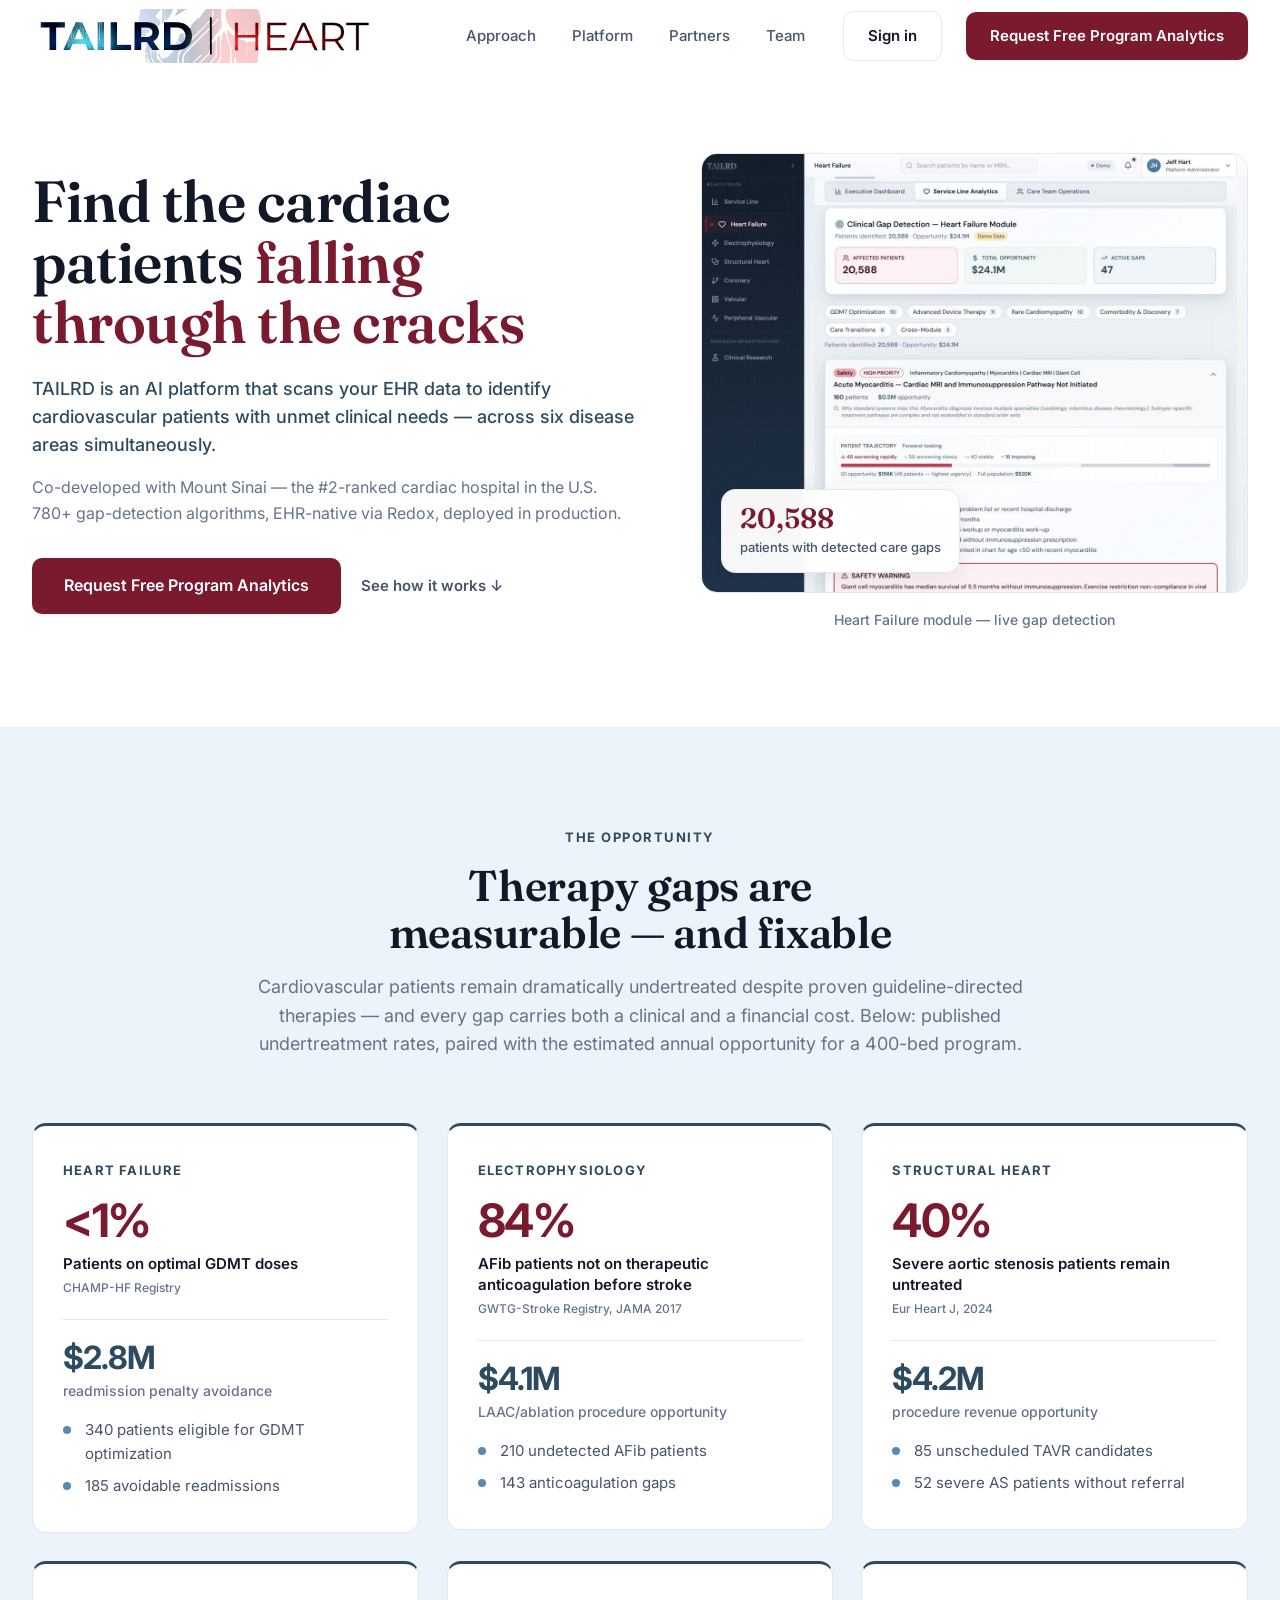
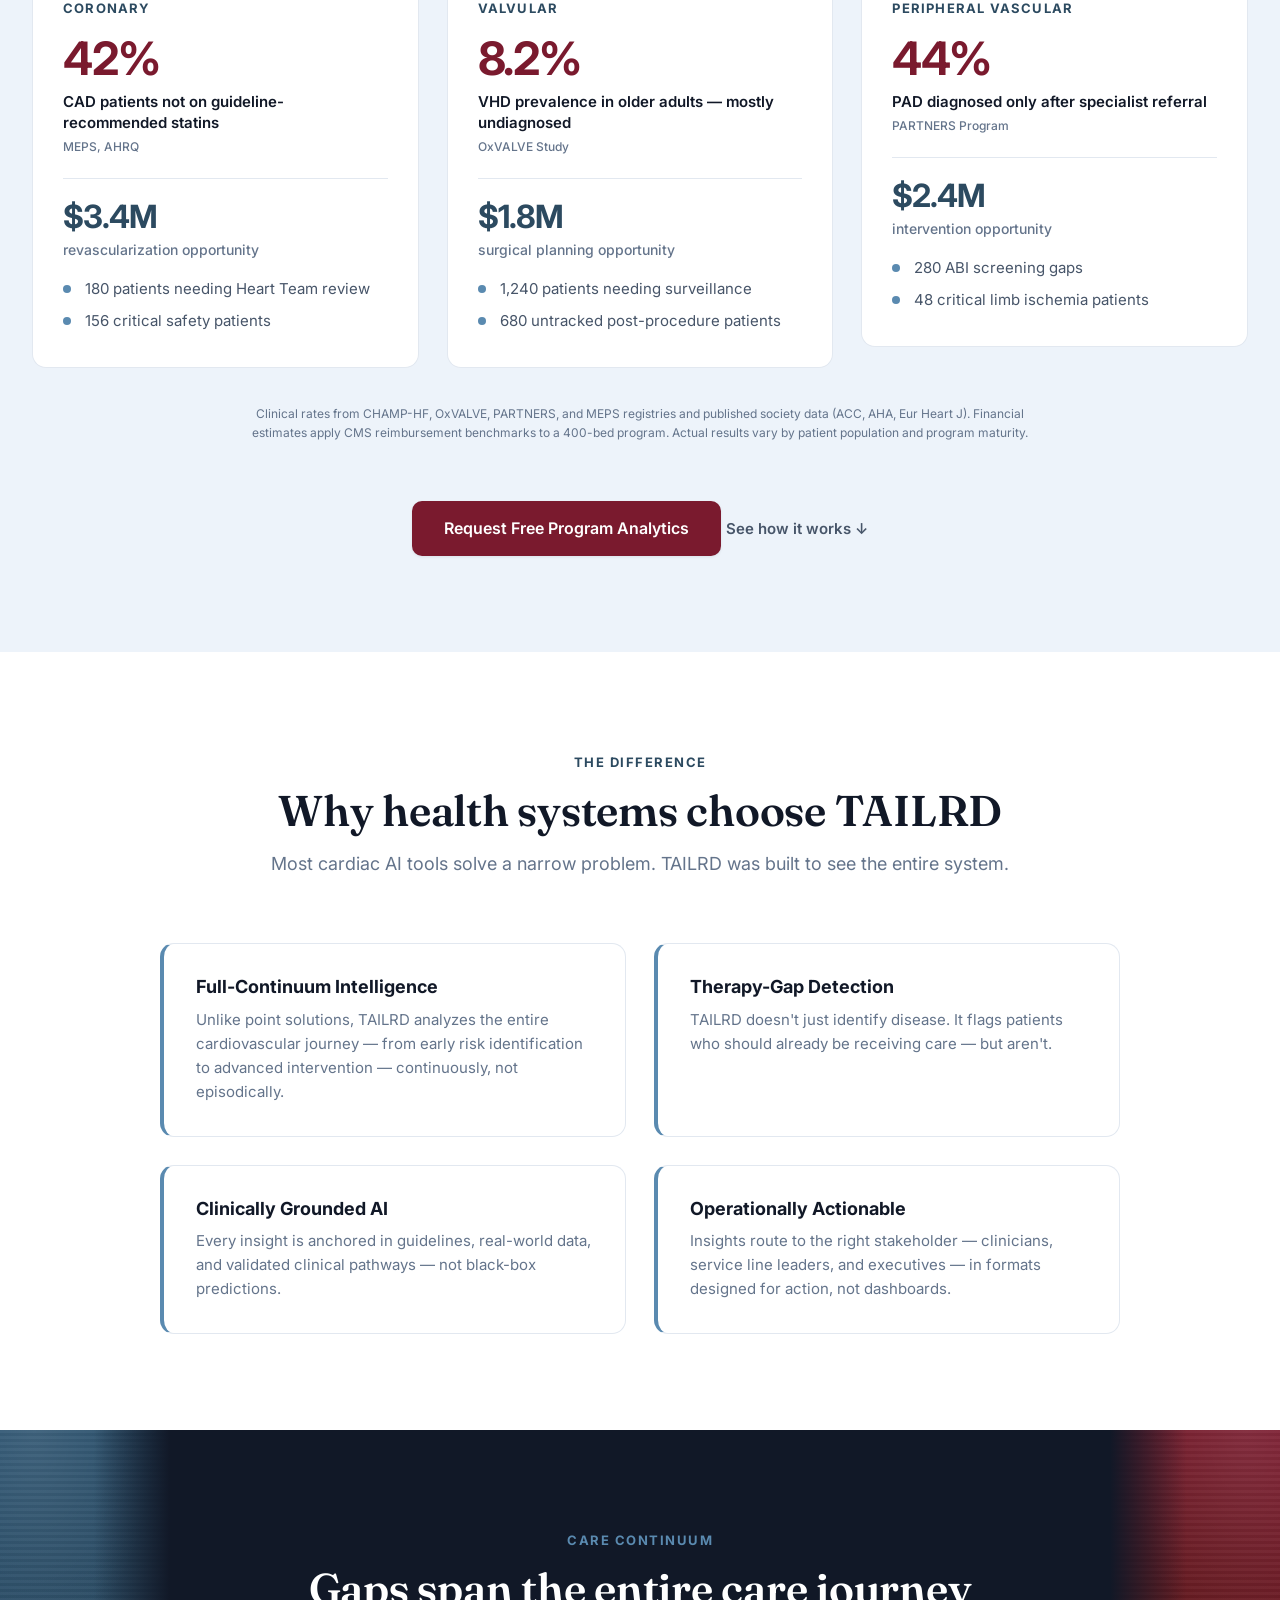
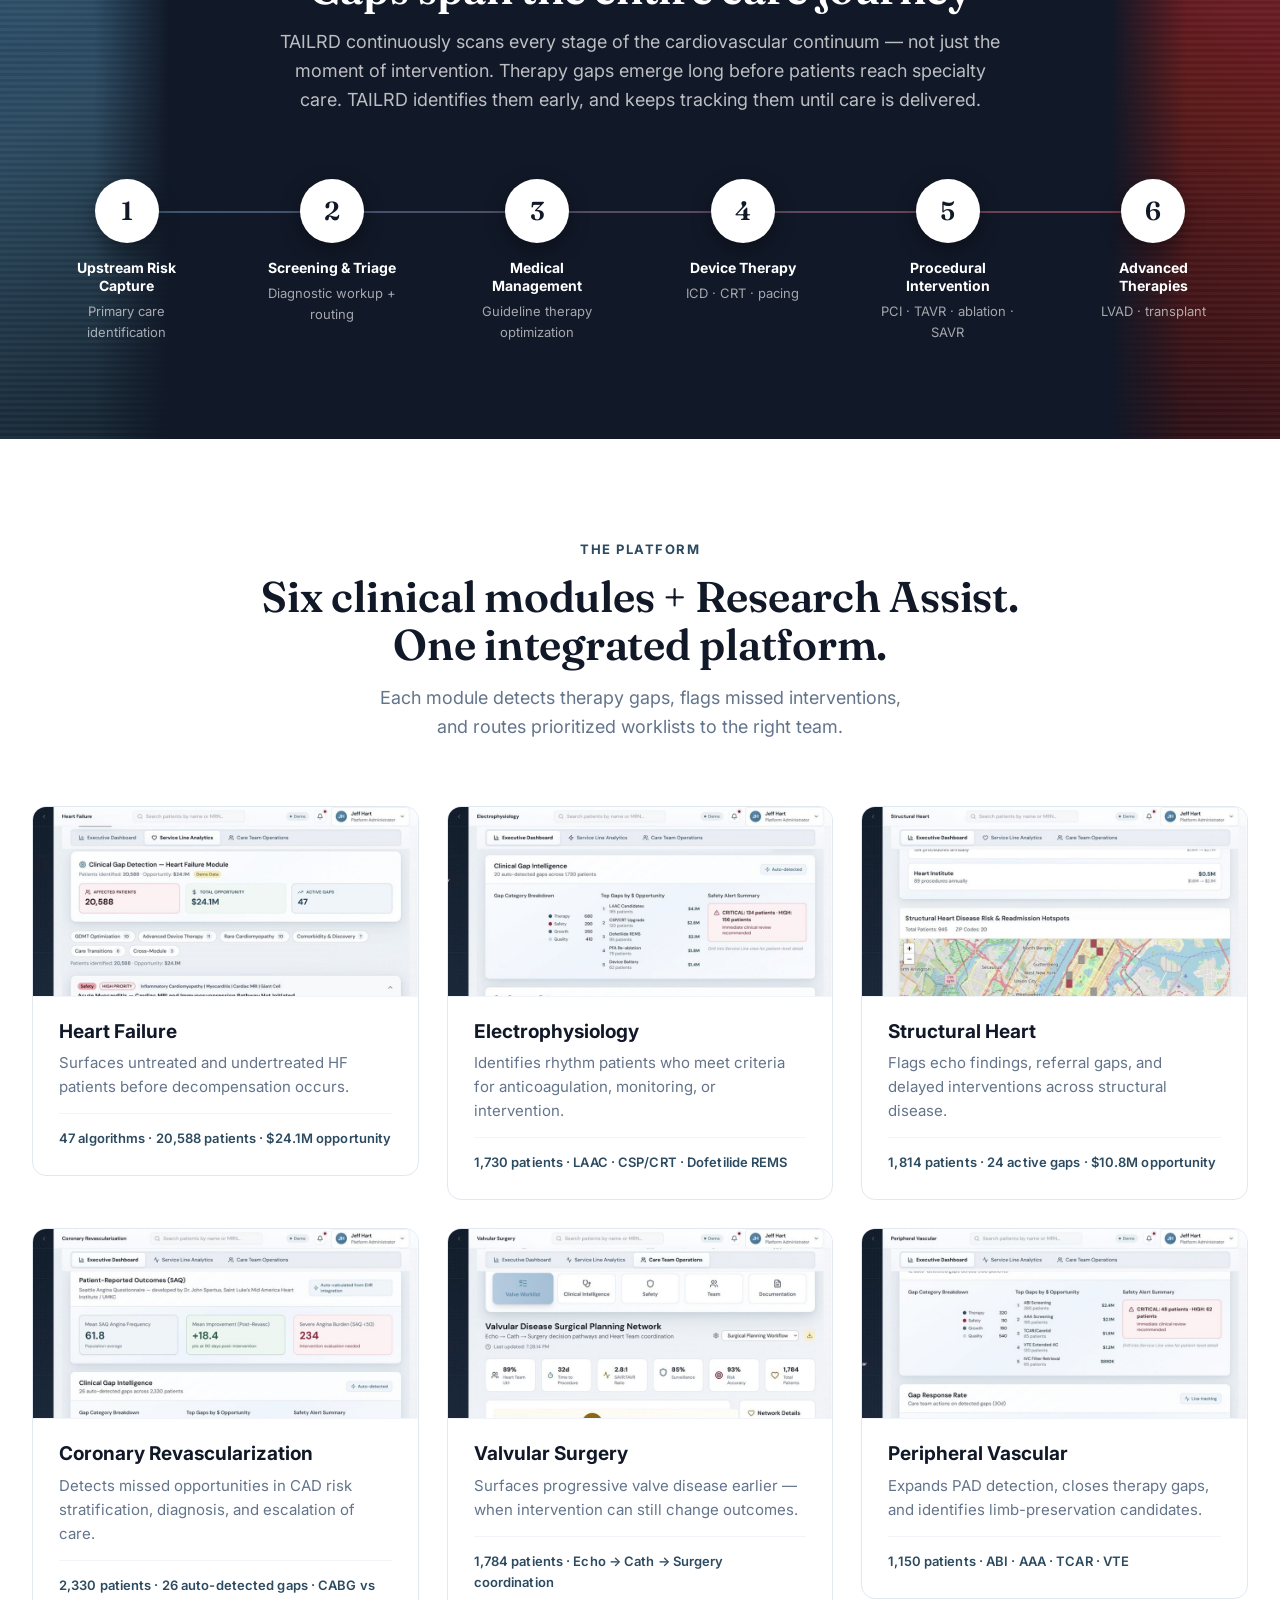
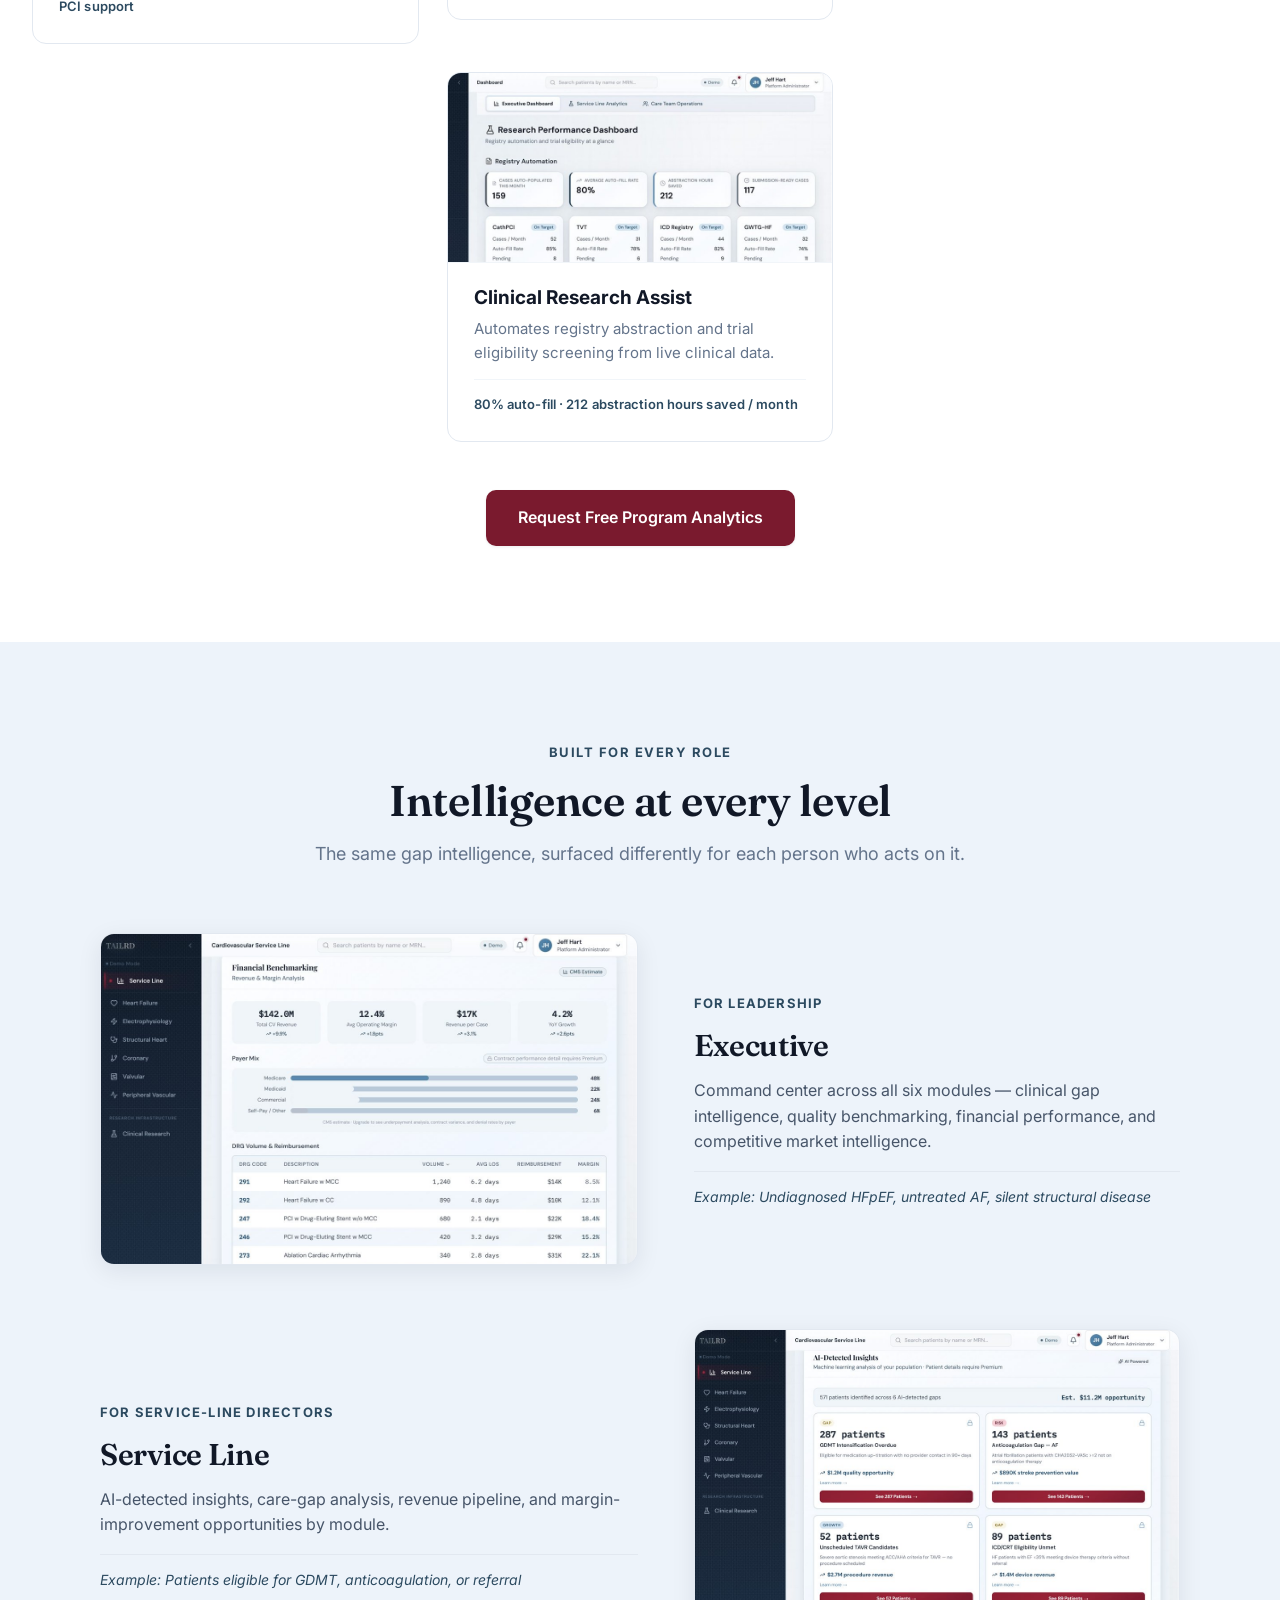
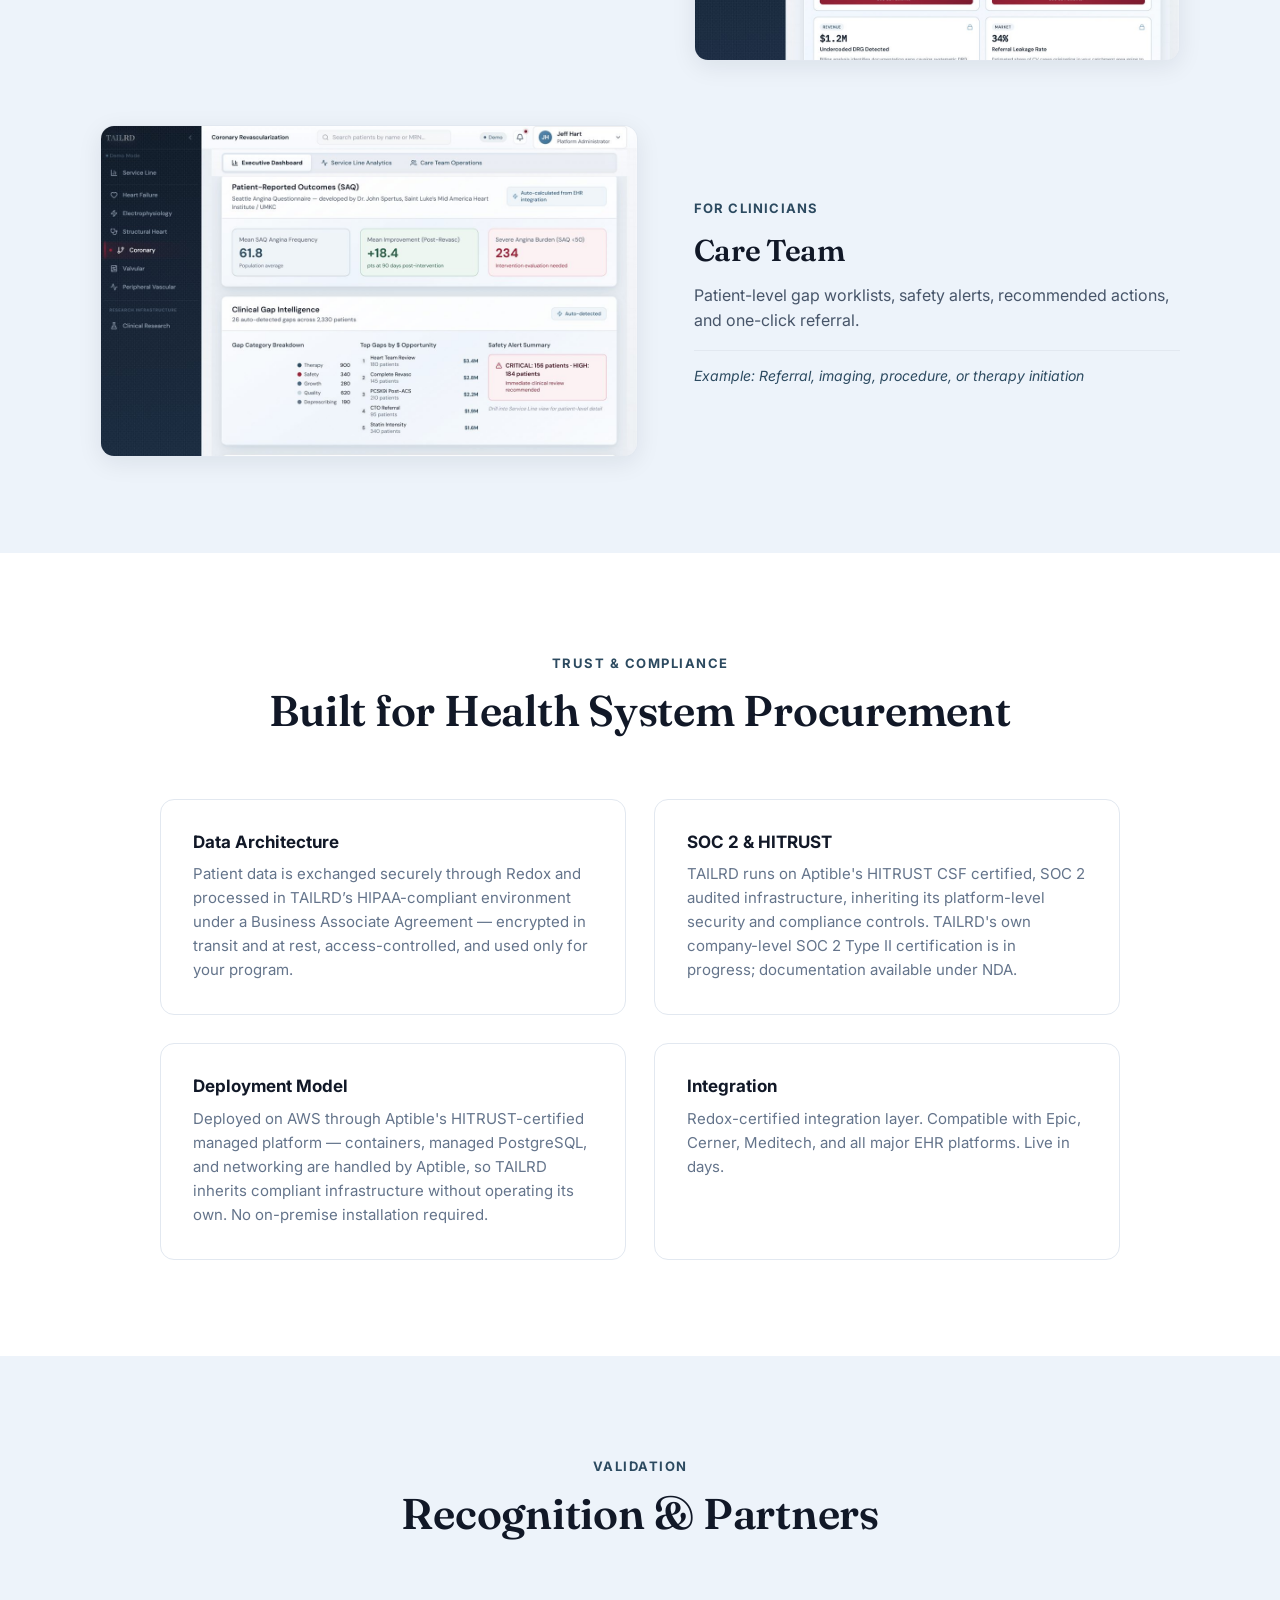
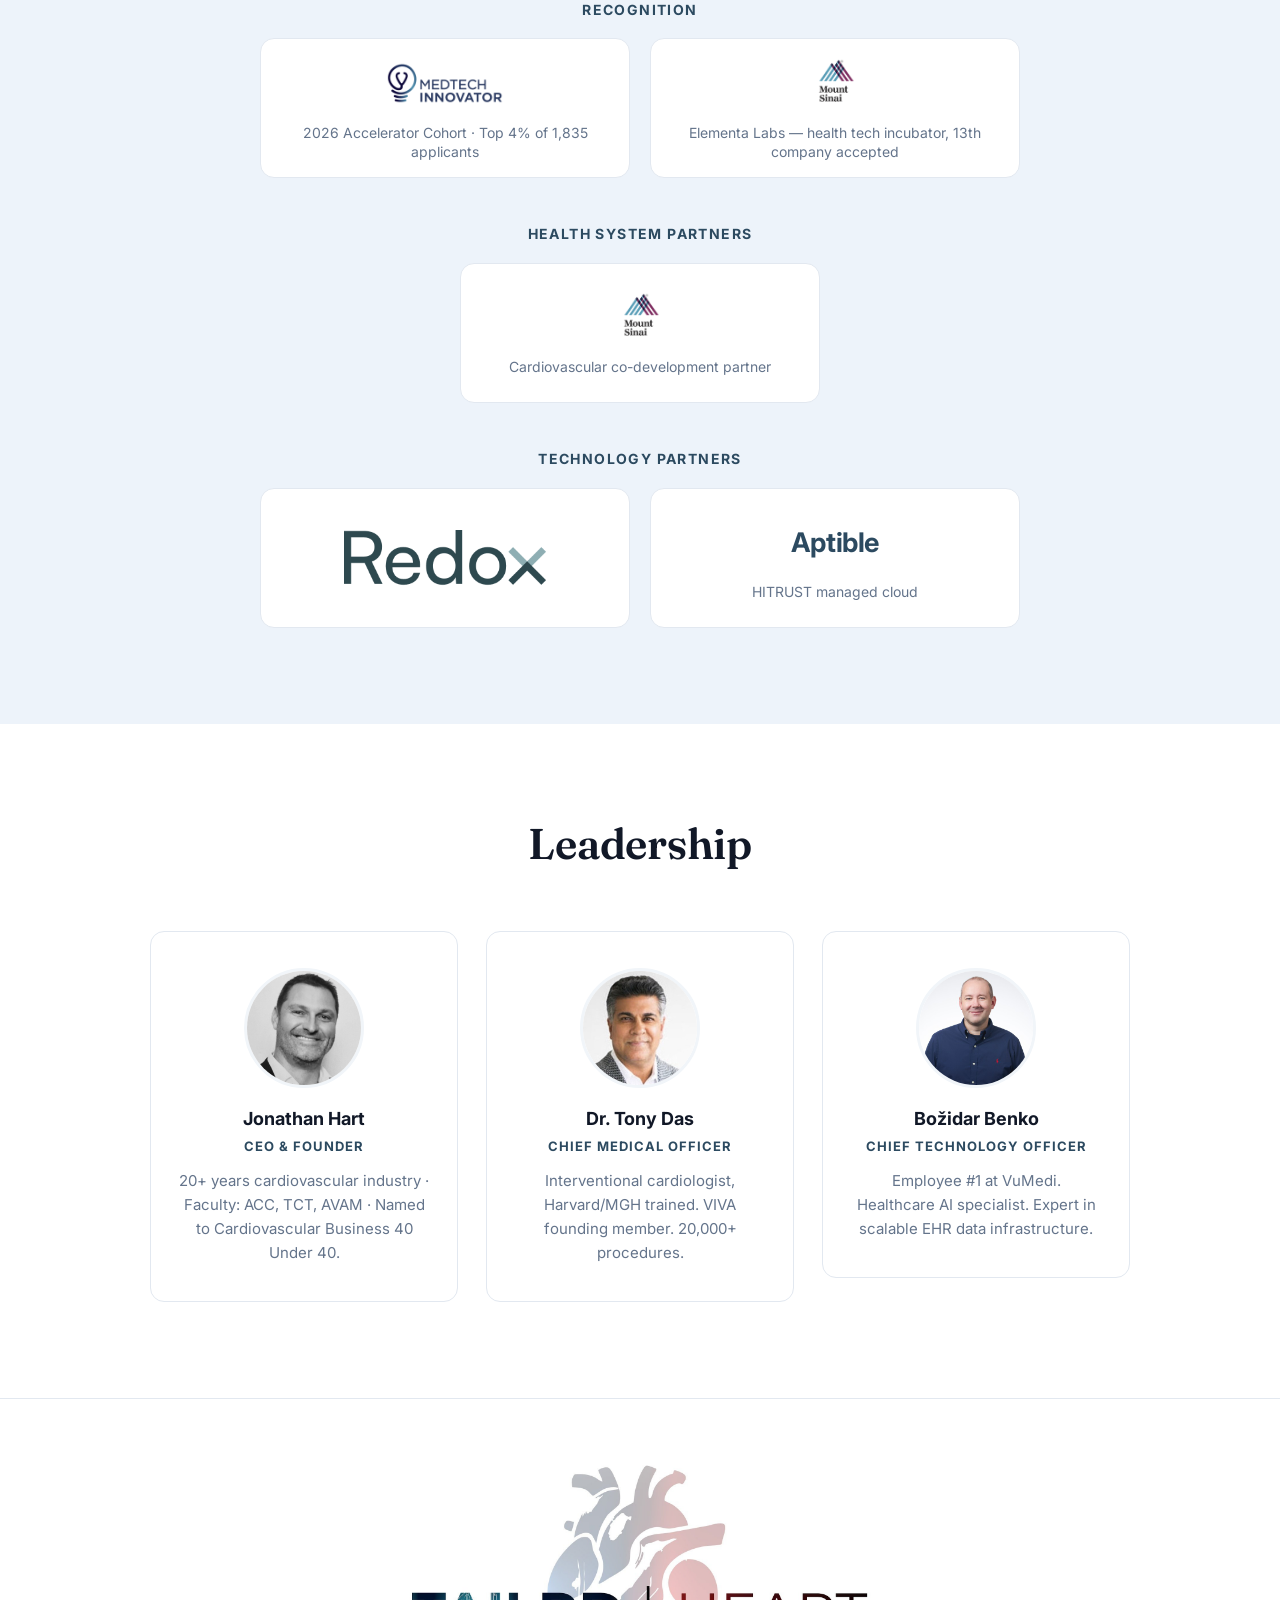
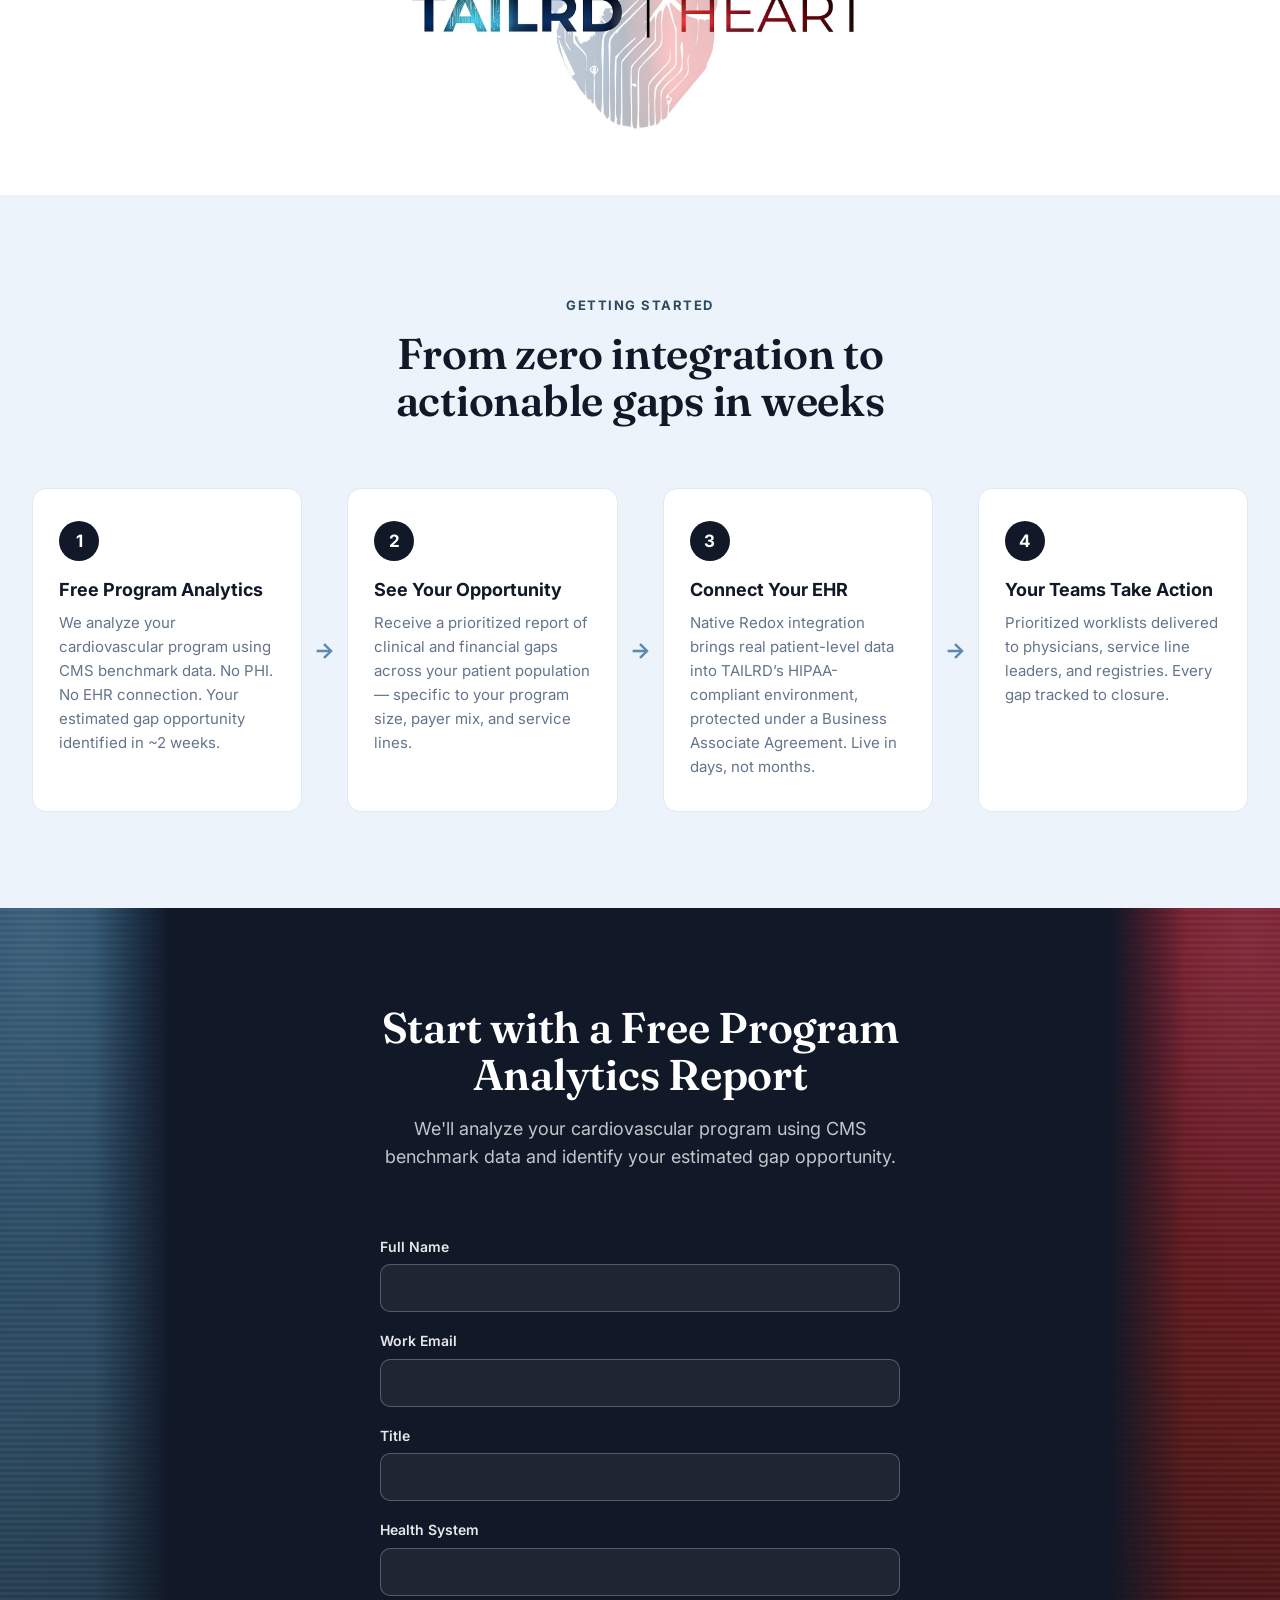
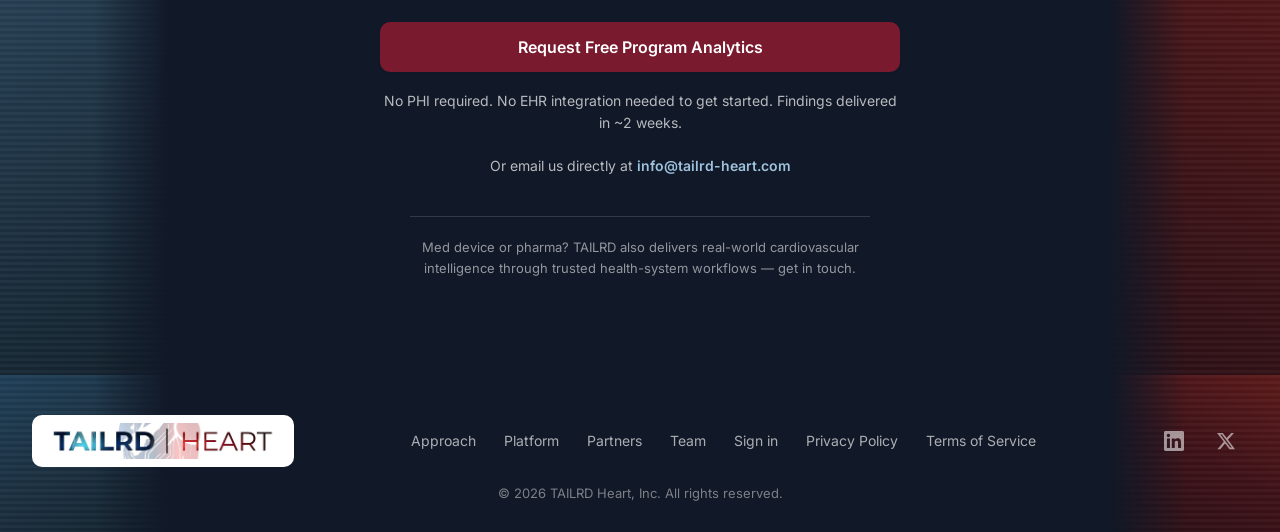
==== index.html @ 28e6f21c "Add Sign in link to nav, mobile menu and footer Co-Authored-By: Claude Fable 5.1 <noreply@anthropic." ====
<!DOCTYPE html>
<html lang="en">
<head>
<meta charset="utf-8">
<meta name="viewport" content="width=device-width, initial-scale=1.0">
<title>TAILRD | Cardiovascular AI Platform for Health Systems</title>
<meta name="description" content="TAILRD identifies cardiovascular patients falling through the cracks — 780+ gap detection algorithms across Heart Failure, EP, Structural Heart, Coronary, Valvular, and Peripheral Vascular. EHR-native via Redox.">
<meta property="og:title" content="TAILRD | Cardiovascular AI Platform">
<meta property="og:description" content="Find the cardiac patients falling through the cracks. 780+ algorithms. 6 clinical modules. EHR-native.">
<meta property="og:image" content="https://tailrd-heart.com/assets/logo.png">
<meta property="og:url" content="https://tailrd-heart.com">
<meta property="og:type" content="website">
<meta name="twitter:card" content="summary_large_image">
<meta name="twitter:title" content="TAILRD | Cardiovascular AI Platform">
<meta name="twitter:description" content="Find the cardiac patients falling through the cracks.">
<meta name="twitter:image" content="https://tailrd-heart.com/assets/logo.png">
<link rel="canonical" href="https://tailrd-heart.com">
<link rel="icon" type="image/png" href="assets/favicon.png">
<link rel="preconnect" href="https://fonts.googleapis.com">
<link rel="preconnect" href="https://fonts.gstatic.com" crossorigin>
<link href="https://fonts.googleapis.com/css2?family=Fraunces:opsz,wght@9..144,400;9..144,500;9..144,600;9..144,700&family=Inter:wght@400;500;600;700&display=swap" rel="stylesheet">
<link rel="stylesheet" href="style.css?v=25">
<script async src="https://www.googletagmanager.com/gtag/js?id=G-D26WJ9THJ6"></script>
<script>
  window.dataLayer = window.dataLayer || [];
  function gtag(){dataLayer.push(arguments);}
  gtag('js', new Date());
  gtag('config', 'G-D26WJ9THJ6');
</script>
</head>
<body>

<!-- 1. Navigation -->
<header id="top">
  <nav class="nav" aria-label="Primary">
    <div class="container nav-inner">
      <a class="nav-brand" href="#top" aria-label="TAILRD Heart — home">
        <img class="nav-logo" src="assets/logo-horizontal.png" alt="TAILRD | Heart">
      </a>
      <ul class="nav-links" role="list">
        <li><a href="#approach">Approach</a></li>
        <li><a href="#platform">Platform</a></li>
        <li><a href="#partners">Partners</a></li>
        <li><a href="#team">Team</a></li>
      </ul>
      <a class="btn btn-outline nav-cta-btn" href="https://app.tailrd-heart.com/">Sign in</a>
      <a class="btn btn-crimson nav-cta-btn" href="#contact">Request Free Program Analytics</a>
      <button class="nav-toggle" aria-label="Open menu" aria-expanded="false" aria-controls="mobile-menu">
        <span></span><span></span><span></span>
      </button>
    </div>
    <div class="nav-mobile" id="mobile-menu" hidden>
      <a href="#approach">Approach</a>
      <a href="#platform">Platform</a>
      <a href="#partners">Partners</a>
      <a href="#team">Team</a>
      <a href="https://app.tailrd-heart.com/">Sign in</a>
      <a class="btn btn-crimson" href="#contact">Request Free Program Analytics</a>
    </div>
  </nav>
</header>

<main>

<!-- 2. Hero -->
<section class="hero" id="approach">
  <div class="container hero-grid">
    <div class="hero-copy">
      <h1>Find the cardiac patients <span class="highlight">falling through the cracks</span></h1>
      <p class="hero-definition">TAILRD is an AI platform that scans your EHR data to identify cardiovascular patients with unmet clinical needs — across six disease areas simultaneously.</p>
      <p class="hero-subhead">Co-developed with Mount Sinai — the #2-ranked cardiac hospital in the U.S. 780+ gap-detection algorithms, EHR-native via Redox, deployed in production.</p>
      <div class="hero-actions">
        <a class="btn btn-crimson btn-lg" href="#contact">Request Free Program Analytics</a>
        <a class="hero-secondary-link" href="#how-it-works">See how it works ↓</a>
      </div>
    </div>
    <div class="hero-visual">
      <div class="hero-panel">
        <img src="assets/screenshots/hf-module.jpg" alt="TAILRD Heart Failure module showing live gap detection across a patient population">
        <div class="hero-stat-chip">
          <span class="hero-stat-chip-num">20,588</span>
          <span class="hero-stat-chip-label">patients with detected care gaps</span>
        </div>
      </div>
      <p class="hero-visual-caption">Heart Failure module — live gap detection</p>
    </div>
  </div>
</section>

<!-- 3. Clinical + financial impact (merged) -->
<section class="section section-gray" id="stats">
  <div class="container">
    <div class="section-header">
      <span class="section-kicker">The opportunity</span>
      <h2>Therapy gaps are measurable — and fixable</h2>
      <p>Cardiovascular patients remain dramatically undertreated despite proven guideline-directed therapies — and every gap carries both a clinical and a financial cost. Below: published undertreatment rates, paired with the estimated annual opportunity for a 400-bed program.</p>
    </div>
    <div class="impact-grid">
      <div class="impact-card reveal">
        <div class="impact-module">Heart Failure</div>
        <div class="impact-stat">&lt;1%</div>
        <div class="impact-stat-label">Patients on optimal GDMT doses<span class="impact-source">CHAMP-HF Registry</span></div>
        <div class="impact-divider"></div>
        <div class="impact-roi">$2.8M</div>
        <div class="impact-roi-label">readmission penalty avoidance</div>
        <ul>
          <li>340 patients eligible for GDMT optimization</li>
          <li>185 avoidable readmissions</li>
        </ul>
      </div>
      <div class="impact-card reveal">
        <div class="impact-module">Electrophysiology</div>
        <div class="impact-stat">84%</div>
        <div class="impact-stat-label">AFib patients not on therapeutic anticoagulation before stroke<span class="impact-source">GWTG-Stroke Registry, JAMA 2017</span></div>
        <div class="impact-divider"></div>
        <div class="impact-roi">$4.1M</div>
        <div class="impact-roi-label">LAAC/ablation procedure opportunity</div>
        <ul>
          <li>210 undetected AFib patients</li>
          <li>143 anticoagulation gaps</li>
        </ul>
      </div>
      <div class="impact-card reveal">
        <div class="impact-module">Structural Heart</div>
        <div class="impact-stat">40%</div>
        <div class="impact-stat-label">Severe aortic stenosis patients remain untreated<span class="impact-source">Eur Heart J, 2024</span></div>
        <div class="impact-divider"></div>
        <div class="impact-roi">$4.2M</div>
        <div class="impact-roi-label">procedure revenue opportunity</div>
        <ul>
          <li>85 unscheduled TAVR candidates</li>
          <li>52 severe AS patients without referral</li>
        </ul>
      </div>
      <div class="impact-card reveal">
        <div class="impact-module">Coronary</div>
        <div class="impact-stat">42%</div>
        <div class="impact-stat-label">CAD patients not on guideline-recommended statins<span class="impact-source">MEPS, AHRQ</span></div>
        <div class="impact-divider"></div>
        <div class="impact-roi">$3.4M</div>
        <div class="impact-roi-label">revascularization opportunity</div>
        <ul>
          <li>180 patients needing Heart Team review</li>
          <li>156 critical safety patients</li>
        </ul>
      </div>
      <div class="impact-card reveal">
        <div class="impact-module">Valvular</div>
        <div class="impact-stat">8.2%</div>
        <div class="impact-stat-label">VHD prevalence in older adults — mostly undiagnosed<span class="impact-source">OxVALVE Study</span></div>
        <div class="impact-divider"></div>
        <div class="impact-roi">$1.8M</div>
        <div class="impact-roi-label">surgical planning opportunity</div>
        <ul>
          <li>1,240 patients needing surveillance</li>
          <li>680 untracked post-procedure patients</li>
        </ul>
      </div>
      <div class="impact-card reveal">
        <div class="impact-module">Peripheral Vascular</div>
        <div class="impact-stat">44%</div>
        <div class="impact-stat-label">PAD diagnosed only after specialist referral<span class="impact-source">PARTNERS Program</span></div>
        <div class="impact-divider"></div>
        <div class="impact-roi">$2.4M</div>
        <div class="impact-roi-label">intervention opportunity</div>
        <ul>
          <li>280 ABI screening gaps</li>
          <li>48 critical limb ischemia patients</li>
        </ul>
      </div>
    </div>
    <p class="impact-disclaimer">Clinical rates from CHAMP-HF, OxVALVE, PARTNERS, and MEPS registries and published society data (ACC, AHA, Eur Heart J). Financial estimates apply CMS reimbursement benchmarks to a 400-bed program. Actual results vary by patient population and program maturity.</p>
    <div class="section-cta">
      <a class="btn btn-crimson btn-lg" href="#contact">Request Free Program Analytics</a>
      <a class="section-cta-link" href="#how-it-works">See how it works ↓</a>
    </div>
  </div>
</section>

<!-- 6. Why TAILRD -->
<section class="section" id="platform">
  <div class="container">
    <div class="section-header">
      <span class="section-kicker">The difference</span>
      <h2>Why health systems choose TAILRD</h2>
      <p>Most cardiac AI tools solve a narrow problem. TAILRD was built to see the entire system.</p>
    </div>
    <div class="diff-grid">
      <div class="diff-card reveal">
        <h3>Full-Continuum Intelligence</h3>
        <p>Unlike point solutions, TAILRD analyzes the entire cardiovascular journey — from early risk identification to advanced intervention — continuously, not episodically.</p>
      </div>
      <div class="diff-card reveal">
        <h3>Therapy-Gap Detection</h3>
        <p>TAILRD doesn't just identify disease. It flags patients who should already be receiving care — but aren't.</p>
      </div>
      <div class="diff-card reveal">
        <h3>Clinically Grounded AI</h3>
        <p>Every insight is anchored in guidelines, real-world data, and validated clinical pathways — not black-box predictions.</p>
      </div>
      <div class="diff-card reveal">
        <h3>Operationally Actionable</h3>
        <p>Insights route to the right stakeholder — clinicians, service line leaders, and executives — in formats designed for action, not dashboards.</p>
      </div>
    </div>
  </div>
</section>

<!-- Care continuum -->
<section class="section section-dark continuum-section">
  <div class="container">
    <div class="section-header">
      <span class="section-kicker">Care continuum</span>
      <h2>Gaps span the entire care journey</h2>
      <p>TAILRD continuously scans every stage of the cardiovascular continuum — not just the moment of intervention. Therapy gaps emerge long before patients reach specialty care. TAILRD identifies them early, and keeps tracking them until care is delivered.</p>
    </div>
    <div class="continuum">
      <div class="continuum-track">
        <div class="continuum-stage reveal">
          <div class="continuum-node"><span class="continuum-num">1</span></div>
          <div class="continuum-label">Upstream Risk Capture</div>
          <div class="continuum-sub">Primary care identification</div>
        </div>
        <div class="continuum-stage reveal">
          <div class="continuum-node"><span class="continuum-num">2</span></div>
          <div class="continuum-label">Screening &amp; Triage</div>
          <div class="continuum-sub">Diagnostic workup + routing</div>
        </div>
        <div class="continuum-stage reveal">
          <div class="continuum-node"><span class="continuum-num">3</span></div>
          <div class="continuum-label">Medical Management</div>
          <div class="continuum-sub">Guideline therapy optimization</div>
        </div>
        <div class="continuum-stage reveal">
          <div class="continuum-node"><span class="continuum-num">4</span></div>
          <div class="continuum-label">Device Therapy</div>
          <div class="continuum-sub">ICD · CRT · pacing</div>
        </div>
        <div class="continuum-stage reveal">
          <div class="continuum-node"><span class="continuum-num">5</span></div>
          <div class="continuum-label">Procedural Intervention</div>
          <div class="continuum-sub">PCI · TAVR · ablation · SAVR</div>
        </div>
        <div class="continuum-stage reveal">
          <div class="continuum-node"><span class="continuum-num">6</span></div>
          <div class="continuum-label">Advanced Therapies</div>
          <div class="continuum-sub">LVAD · transplant</div>
        </div>
      </div>
    </div>
  </div>
</section>

<!-- 7. Modules - flip cards -->
<section class="section" id="modules">
  <div class="container">
    <div class="section-header">
      <span class="section-kicker">The platform</span>
      <h2>Six clinical modules + Research&nbsp;Assist. One integrated platform.</h2>
      <p>Each module detects therapy gaps, flags missed interventions, and routes prioritized worklists to the right team.</p>
    </div>
    <div class="modules-grid">
      <article class="module-card reveal">
        <div class="module-shot"><img src="assets/screenshots/thumbs/hf-module.jpg" alt="Heart Failure module dashboard" loading="lazy"></div>
        <div class="module-body">
          <h3>Heart Failure</h3>
          <p>Surfaces untreated and undertreated HF patients before decompensation occurs.</p>
          <p class="module-metric">47 algorithms · 20,588 patients · $24.1M opportunity</p>
        </div>
      </article>
      <article class="module-card reveal">
        <div class="module-shot"><img src="assets/screenshots/thumbs/ep-module.jpg" alt="Electrophysiology module dashboard" loading="lazy"></div>
        <div class="module-body">
          <h3>Electrophysiology</h3>
          <p>Identifies rhythm patients who meet criteria for anticoagulation, monitoring, or intervention.</p>
          <p class="module-metric">1,730 patients · LAAC · CSP/CRT · Dofetilide REMS</p>
        </div>
      </article>
      <article class="module-card reveal">
        <div class="module-shot"><img src="assets/screenshots/thumbs/structural-module.jpg" alt="Structural Heart module dashboard" loading="lazy"></div>
        <div class="module-body">
          <h3>Structural Heart</h3>
          <p>Flags echo findings, referral gaps, and delayed interventions across structural disease.</p>
          <p class="module-metric">1,814 patients · 24 active gaps · $10.8M opportunity</p>
        </div>
      </article>
      <article class="module-card reveal">
        <div class="module-shot"><img src="assets/screenshots/thumbs/coronary-module.jpg" alt="Coronary Revascularization module dashboard" loading="lazy"></div>
        <div class="module-body">
          <h3>Coronary Revascularization</h3>
          <p>Detects missed opportunities in CAD risk stratification, diagnosis, and escalation of care.</p>
          <p class="module-metric">2,330 patients · 26 auto-detected gaps · CABG vs PCI support</p>
        </div>
      </article>
      <article class="module-card reveal">
        <div class="module-shot"><img src="assets/screenshots/thumbs/valvular-module.jpg" alt="Valvular Surgery module dashboard" loading="lazy"></div>
        <div class="module-body">
          <h3>Valvular Surgery</h3>
          <p>Surfaces progressive valve disease earlier — when intervention can still change outcomes.</p>
          <p class="module-metric">1,784 patients · Echo → Cath → Surgery coordination</p>
        </div>
      </article>
      <article class="module-card reveal">
        <div class="module-shot"><img src="assets/screenshots/thumbs/peripheral-module.jpg" alt="Peripheral Vascular module dashboard" loading="lazy"></div>
        <div class="module-body">
          <h3>Peripheral Vascular</h3>
          <p>Expands PAD detection, closes therapy gaps, and identifies limb-preservation candidates.</p>
          <p class="module-metric">1,150 patients · ABI · AAA · TCAR · VTE</p>
        </div>
      </article>
      <article class="module-card reveal">
        <div class="module-shot"><img src="assets/screenshots/thumbs/registry-view.jpg" alt="Clinical Research Assist module dashboard" loading="lazy"></div>
        <div class="module-body">
          <h3>Clinical Research Assist</h3>
          <p>Automates registry abstraction and trial eligibility screening from live clinical data.</p>
          <p class="module-metric">80% auto-fill · 212 abstraction hours saved / month</p>
        </div>
      </article>
    </div>
    <div class="section-cta">
      <a class="btn btn-crimson btn-lg" href="#contact">Request Free Program Analytics</a>
    </div>
  </div>
</section>

<!-- 8. 3-tier intelligence -->
<section class="section section-gray" id="intelligence">
  <div class="container">
    <div class="section-header">
      <span class="section-kicker">Built for every role</span>
      <h2>Intelligence at every level</h2>
      <p>The same gap intelligence, surfaced differently for each person who acts on it.</p>
    </div>
    <div class="tier-rows">
      <div class="tier-row reveal">
        <div class="tier-media"><img src="assets/screenshots/serviceline-financial.jpg" alt="Executive financial and margin benchmarking dashboard" loading="lazy"></div>
        <div class="tier-content">
          <span class="tier-kicker">For leadership</span>
          <h3>Executive</h3>
          <p>Command center across all six modules — clinical gap intelligence, quality benchmarking, financial performance, and competitive market intelligence.</p>
          <p class="tier-example">Example: Undiagnosed HFpEF, untreated AF, silent structural disease</p>
        </div>
      </div>
      <div class="tier-row reveal">
        <div class="tier-media"><img src="assets/screenshots/serviceline-insights.jpg" alt="Service line analytics and insights view" loading="lazy"></div>
        <div class="tier-content">
          <span class="tier-kicker">For service-line directors</span>
          <h3>Service Line</h3>
          <p>AI-detected insights, care-gap analysis, revenue pipeline, and margin-improvement opportunities by module.</p>
          <p class="tier-example">Example: Patients eligible for GDMT, anticoagulation, or referral</p>
        </div>
      </div>
      <div class="tier-row reveal">
        <div class="tier-media"><img src="assets/screenshots/coronary-module.jpg" alt="Care team patient-level gap worklist view" loading="lazy"></div>
        <div class="tier-content">
          <span class="tier-kicker">For clinicians</span>
          <h3>Care Team</h3>
          <p>Patient-level gap worklists, safety alerts, recommended actions, and one-click referral.</p>
          <p class="tier-example">Example: Referral, imaging, procedure, or therapy initiation</p>
        </div>
      </div>
    </div>
  </div>
</section>

<!-- 9. Security & Compliance -->
<section class="section" id="security">
  <div class="container">
    <div class="section-header">
      <span class="section-kicker">Trust &amp; compliance</span>
      <h2>Built for Health System Procurement</h2>
    </div>
    <div class="security-grid">
      <div class="security-card reveal">
        <h3>Data Architecture</h3>
        <p>Patient data is exchanged securely through Redox and processed in TAILRD’s HIPAA-compliant environment under a Business Associate Agreement — encrypted in transit and at rest, access-controlled, and used only for your program.</p>
      </div>
      <div class="security-card reveal">
        <h3>SOC 2 &amp; HITRUST</h3>
        <p>TAILRD runs on Aptible's HITRUST CSF certified, SOC 2 audited infrastructure, inheriting its platform-level security and compliance controls. TAILRD's own company-level SOC 2 Type II certification is in progress; documentation available under NDA.</p>
      </div>
      <div class="security-card reveal">
        <h3>Deployment Model</h3>
        <p>Deployed on AWS through Aptible's HITRUST-certified managed platform — containers, managed PostgreSQL, and networking are handled by Aptible, so TAILRD inherits compliant infrastructure without operating its own. No on-premise installation required.</p>
      </div>
      <div class="security-card reveal">
        <h3>Integration</h3>
        <p>Redox-certified integration layer. Compatible with Epic, Cerner, Meditech, and all major EHR platforms. Live in days.</p>
      </div>
    </div>
  </div>
</section>

<!-- 10. Recognition & Partners -->
<section class="section section-gray" id="partners">
  <div class="container">
    <div class="section-header">
      <span class="section-kicker">Validation</span>
      <h2>Recognition &amp; Partners</h2>
    </div>
    <div class="partners-block">
      <h3 class="partners-subhead">Recognition</h3>
      <div class="partners-grid">
        <a class="partner-card reveal" href="https://medtechinnovator.org" target="_blank" rel="noopener" aria-label="MedTech Innovator">
          <img class="partner-logo" src="assets/logos/mti.png" alt="MedTech Innovator" loading="lazy">
          <p>2026 Accelerator Cohort · Top 4% of 1,835 applicants</p>
        </a>
        <div class="partner-card reveal">
          <img class="partner-logo" src="assets/logos/mount-sinai.png" alt="Mount Sinai" loading="lazy">
          <p>Elementa Labs — health tech incubator, 13th company accepted</p>
        </div>
      </div>
    </div>
    <div class="partners-block">
      <h3 class="partners-subhead">Health System Partners</h3>
      <div class="partners-grid partners-grid-solo">
        <div class="partner-card reveal">
          <img class="partner-logo" src="assets/logos/mount-sinai.png" alt="Mount Sinai Health System" loading="lazy">
          <p>Cardiovascular co-development partner</p>
        </div>
      </div>
    </div>
    <div class="partners-block">
      <h3 class="partners-subhead">Technology Partners</h3>
      <div class="partners-grid">
        <a class="partner-card reveal" href="https://redoxengine.com" target="_blank" rel="noopener" aria-label="Redox">
          <img class="partner-logo" src="assets/logos/redox.png" alt="Redox" loading="lazy">
        </a>
        <a class="partner-card reveal" href="https://www.aptible.com" target="_blank" rel="noopener" aria-label="Aptible">
          <span class="partner-logo-text">Aptible</span>
          <p>HITRUST managed cloud</p>
        </a>
      </div>
    </div>
  </div>
</section>

<!-- 11. Team -->
<section class="section" id="team">
  <div class="container">
    <div class="section-header">
      <h2>Leadership</h2>
    </div>
    <div class="team-grid">
      <div class="team-card reveal">
        <img class="team-photo" src="assets/team/jonathan-hart.jpg" alt="Jonathan Hart" loading="lazy">
        <h3>Jonathan Hart</h3>
        <div class="team-role">CEO &amp; Founder</div>
        <p>20+ years cardiovascular industry · Faculty: ACC, TCT, AVAM · Named to Cardiovascular Business 40 Under 40.</p>
      </div>
      <div class="team-card reveal">
        <img class="team-photo" src="assets/team/tony-das.jpg" alt="Dr. Tony Das" loading="lazy">
        <h3>Dr. Tony Das</h3>
        <div class="team-role">Chief Medical Officer</div>
        <p>Interventional cardiologist, Harvard/MGH trained. VIVA founding member. 20,000+ procedures.</p>
      </div>
      <div class="team-card reveal">
        <img class="team-photo" src="assets/team/bozidar-benko.jpg" alt="Božidar Benko" loading="lazy">
        <h3>Božidar Benko</h3>
        <div class="team-role">Chief Technology Officer</div>
        <p>Employee #1 at VuMedi. Healthcare AI specialist. Expert in scalable EHR data infrastructure.</p>
      </div>
    </div>
  </div>
</section>

<!-- Logo band -->
<section class="logo-band">
  <div class="container">
    <img class="logo-band-img" src="assets/logo.png" alt="TAILRD | Heart">
  </div>
</section>

<!-- How it works (process → CTA) -->
<section class="section section-gray" id="how-it-works">
  <div class="container">
    <div class="section-header">
      <span class="section-kicker">Getting started</span>
      <h2>From zero integration to actionable gaps in weeks</h2>
    </div>
    <div class="steps-flow">
      <div class="step-card reveal">
        <div class="step-num">1</div>
        <h3>Free Program Analytics</h3>
        <p>We analyze your cardiovascular program using CMS benchmark data. No PHI. No EHR connection. Your estimated gap opportunity identified in ~2 weeks.</p>
      </div>
      <div class="step-arrow" aria-hidden="true">→</div>
      <div class="step-card reveal">
        <div class="step-num">2</div>
        <h3>See Your Opportunity</h3>
        <p>Receive a prioritized report of clinical and financial gaps across your patient population — specific to your program size, payer mix, and service lines.</p>
      </div>
      <div class="step-arrow" aria-hidden="true">→</div>
      <div class="step-card reveal">
        <div class="step-num">3</div>
        <h3>Connect Your EHR</h3>
        <p>Native Redox integration brings real patient-level data into TAILRD’s HIPAA-compliant environment, protected under a Business Associate Agreement. Live in days, not months.</p>
      </div>
      <div class="step-arrow" aria-hidden="true">→</div>
      <div class="step-card reveal">
        <div class="step-num">4</div>
        <h3>Your Teams Take Action</h3>
        <p>Prioritized worklists delivered to physicians, service line leaders, and registries. Every gap tracked to closure.</p>
      </div>
    </div>
  </div>
</section>

<!-- 12. CTA / Contact -->
<section class="section contact-section" id="contact">
  <div class="container">
    <div class="section-header section-header-light">
      <h2>Start with a Free Program Analytics Report</h2>
      <p>We'll analyze your cardiovascular program using CMS benchmark data and identify your estimated gap opportunity.</p>
    </div>
    <form class="contact-form" action="https://formspree.io/f/xlgpvvvd" method="POST">
      <input type="hidden" name="_subject" value="New TAILRD Lead">
      <div class="form-row">
        <label for="f-name">Full Name</label>
        <input id="f-name" name="name" type="text" required autocomplete="name">
      </div>
      <div class="form-row">
        <label for="f-email">Work Email</label>
        <input id="f-email" name="email" type="email" required autocomplete="email">
      </div>
      <div class="form-row">
        <label for="f-title">Title</label>
        <input id="f-title" name="title" type="text" required autocomplete="organization-title">
      </div>
      <div class="form-row">
        <label for="f-org">Health System</label>
        <input id="f-org" name="organization" type="text" required autocomplete="organization">
      </div>
      <button class="btn btn-crimson btn-lg form-submit" type="submit">Request Free Program Analytics</button>
      <p class="form-note">No PHI required. No EHR integration needed to get started. Findings delivered in ~2 weeks.</p>
      <p class="form-alt">Or email us directly at <a href="mailto:info@tailrd-heart.com">info@tailrd-heart.com</a></p>
      <p class="form-aside">Med device or pharma? TAILRD also delivers real-world cardiovascular intelligence through trusted health-system workflows — get in touch.</p>
    </form>
  </div>
</section>

</main>

<!-- 13. Footer -->
<footer>
  <div class="container footer-inner">
    <a class="footer-brand" href="#top" aria-label="TAILRD Heart — back to top">
      <img class="footer-logo-img" src="assets/logo-horizontal.png" alt="TAILRD | Heart" loading="lazy">
    </a>
    <nav class="footer-nav" aria-label="Footer">
      <a href="#approach">Approach</a>
      <a href="#platform">Platform</a>
      <a href="#partners">Partners</a>
      <a href="#team">Team</a>
      <a href="https://app.tailrd-heart.com/">Sign in</a>
      <a href="#" class="placeholder-link">Privacy Policy</a>
      <a href="#" class="placeholder-link">Terms of Service</a>
    </nav>
    <div class="footer-social">
      <a aria-label="LinkedIn" href="https://linkedin.com/company/tailrd" target="_blank" rel="noopener">
        <svg fill="currentColor" viewBox="0 0 24 24" width="20" height="20"><path d="M20.447 20.452h-3.554v-5.569c0-1.328-.027-3.037-1.852-3.037-1.853 0-2.136 1.445-2.136 2.939v5.667H9.351V9h3.414v1.561h.046c.477-.9 1.637-1.85 3.37-1.85 3.601 0 4.267 2.37 4.267 5.455v6.286zM5.337 7.433c-1.144 0-2.063-.926-2.063-2.065 0-1.138.92-2.063 2.063-2.063 1.14 0 2.064.925 2.064 2.063 0 1.139-.925 2.065-2.064 2.065zm1.782 13.019H3.555V9h3.564v11.452zM22.225 0H1.771C.792 0 0 .774 0 1.729v20.542C0 23.227.792 24 1.771 24h20.451C23.2 24 24 23.227 24 22.271V1.729C24 .774 23.2 0 22.222 0h.003z"/></svg>
      </a>
      <a aria-label="X" href="https://x.com/TAILRD_Heart" target="_blank" rel="noopener">
        <svg fill="currentColor" viewBox="0 0 24 24" width="20" height="20"><path d="M18.244 2.25h3.308l-7.227 8.26 8.502 11.24H16.17l-5.214-6.817L4.99 21.75H1.68l7.73-8.835L1.254 2.25H8.08l4.713 6.231zm-1.161 17.52h1.833L7.084 4.126H5.117z"/></svg>
      </a>
    </div>
  </div>
  <div class="container">
    <p class="copyright">© 2026 TAILRD Heart, Inc. All rights reserved.</p>
  </div>
</footer>

<script src="script.js?v=8"></script>
</body>
</html>
---- style.css ----
/* ============================================================
   TAILRD | Heart — site styles
   Palette: white / #F8FAFC alternating backgrounds
   · titanium #111827 — primary headings, dark sections
   · chrome   #2C4A60 — secondary headings, accents, links
   · porsche  #5A8AB0 — subtle accents, icons, borders only
   · arterial #7A1A2E — CTAs and key highlights only
   ============================================================ */

:root {
    --titanium-900: #111827;
    --titanium-800: #1B2535;
    --chrome-600: #2C4A60;
    --chrome-700: #223A4C;
    --porsche-500: #5A8AB0;
    --arterial-600: #7A1A2E;
    --arterial-700: #621523;
    --white: #FFFFFF;
    --gray-50: #EDF3FA;
    --gray-100: #F1F5F9;
    --gray-200: #E2E8F0;
    --gray-400: #94A3B8;
    --gray-500: #64748B;
    --gray-600: #475569;
    --gray-700: #334155;
    --shadow-sm: 0 1px 3px rgba(17, 24, 39, 0.08);
    --shadow-md: 0 6px 24px rgba(17, 24, 39, 0.08);
    --shadow-lg: 0 12px 40px rgba(17, 24, 39, 0.14);
    --radius: 14px;
    --font: 'Inter', -apple-system, BlinkMacSystemFont, 'Segoe UI', sans-serif;
    /* swap this line to change the headline face (e.g. 'Space Grotesk' for a technical grotesk) */
    --font-display: 'Fraunces', Georgia, 'Times New Roman', serif;
}

* { margin: 0; padding: 0; box-sizing: border-box; }

html { scroll-behavior: smooth; background: #FFFFFF; }

body {
    font-family: var(--font);
    font-size: 17px;
    line-height: 1.6;
    color: var(--gray-700);
    background: var(--white);
}

img { max-width: 100%; height: auto; display: block; }

.container {
    max-width: 1280px;
    margin: 0 auto;
    padding: 0 32px;
}

h1, h2, h3, h4 { color: var(--titanium-900); line-height: 1.2; }

/* refined detail: balanced headline wrapping */
h1, h2, .section-header p { text-wrap: balance; }

/* branded text selection */
::selection { background: var(--arterial-600); color: #fff; }

/* consistent, visible focus ring for keyboard users */
a:focus-visible,
button:focus-visible,
input:focus-visible {
    outline: 2px solid var(--chrome-600);
    outline-offset: 2px;
    border-radius: 4px;
}

@media (prefers-reduced-motion: reduce) {
    html { scroll-behavior: auto; }
    .js .reveal { opacity: 1; transform: none; transition: none; }
    * { animation-duration: 0.001ms !important; transition-duration: 0.001ms !important; }
}

/* anchor jumps land below the sticky nav */
section[id], header[id] { scroll-margin-top: 84px; }

/* ---------- Buttons ---------- */
.btn {
    display: inline-flex;
    align-items: center;
    justify-content: center;
    gap: 8px;
    padding: 12px 24px;
    min-height: 44px;
    border-radius: 10px;
    border: none;
    font-family: var(--font);
    font-size: 15px;
    font-weight: 600;
    text-decoration: none;
    cursor: pointer;
    transition: background 0.2s ease, box-shadow 0.2s ease, transform 0.2s ease;
}

.btn-crimson {
    background: var(--arterial-600);
    color: var(--white);
    box-shadow: var(--shadow-sm);
}
.btn-crimson:hover {
    background: var(--arterial-700);
    box-shadow: var(--shadow-md);
    transform: translateY(-1px);
}

.btn-outline {
    background: var(--white);
    color: var(--titanium-900);
    border: 1.5px solid var(--gray-200);
}
.btn-outline:hover {
    border-color: var(--porsche-500);
    color: var(--chrome-600);
}

.btn-lg {
    padding: 15px 32px;
    font-size: 16px;
}

/* ---------- Navigation ---------- */
header {
    position: sticky;
    top: 0;
    z-index: 1000;
}

.nav {
    background: rgba(255, 255, 255, 0.9);
    backdrop-filter: blur(12px);
    -webkit-backdrop-filter: blur(12px);
    border-bottom: 1px solid transparent;
    transition: background 0.25s ease, border-color 0.25s ease;
}

/* solid white + subtle border once scrolled past the hero */
.nav.scrolled {
    background: var(--white);
    backdrop-filter: none;
    -webkit-backdrop-filter: none;
    border-bottom-color: var(--gray-200);
}

.nav-inner {
    display: flex;
    align-items: center;
    justify-content: space-between;
    gap: 24px;
    height: 72px;
}

.nav-brand {
    display: inline-flex;
    align-items: center;
    gap: 12px;
    min-height: 44px;
    text-decoration: none;
}

.nav-logo { height: 54px; width: auto; filter: contrast(1.15) saturate(0.92); }





.nav-links {
    display: flex;
    align-items: center;
    gap: 8px;
    list-style: none;
    margin-left: auto;
}

.nav-links a {
    display: inline-flex;
    align-items: center;
    min-height: 44px;
    padding: 10px 14px;
    border-radius: 8px;
    color: var(--gray-600);
    font-size: 15px;
    font-weight: 500;
    text-decoration: none;
    transition: color 0.15s ease, background 0.15s ease;
}

.nav-links a:hover {
    color: var(--chrome-600);
    background: var(--gray-50);
}

.nav-cta-btn { white-space: nowrap; }

.nav-toggle {
    display: none;
    width: 48px;
    height: 44px;
    border: 1px solid var(--gray-200);
    border-radius: 10px;
    background: var(--white);
    cursor: pointer;
}
.nav-toggle span {
    display: block;
    width: 20px;
    height: 2px;
    margin: 4px auto;
    border-radius: 2px;
    background: var(--titanium-900);
}

.nav-mobile {
    display: none;
    flex-direction: column;
    gap: 4px;
    padding: 12px 24px 20px;
    background: var(--white);
    border-bottom: 1px solid var(--gray-100);
}
.nav-mobile:not([hidden]) { display: flex; }
.nav-mobile a {
    display: flex;
    align-items: center;
    min-height: 44px;
    padding: 10px 14px;
    border-radius: 8px;
    color: var(--gray-700);
    font-size: 16px;
    font-weight: 500;
    text-decoration: none;
}
.nav-mobile a:hover { background: var(--gray-50); color: var(--chrome-600); }
.nav-mobile .btn { margin-top: 8px; justify-content: center; color: var(--white); }

/* ---------- Hero ---------- */
.hero {
    padding: 80px 0 96px;
    background: var(--white);
}

.hero-grid {
    display: grid;
    grid-template-columns: 1.05fr 0.95fr;
    gap: 64px;
    align-items: center;
}

.hero h1 {
    font-family: var(--font-display);
    font-size: clamp(40px, 4.8vw, 58px);
    font-weight: 600;
    letter-spacing: -0.5px;
    line-height: 1.05;
    margin-bottom: 22px;
}

.hero h1 .highlight { color: var(--arterial-600); }

.hero-definition {
    font-size: 18px;
    font-weight: 500;
    color: var(--chrome-600);
    line-height: 1.55;
    margin-bottom: 16px;
}

.hero-subhead {
    font-size: 16px;
    color: var(--gray-500);
    margin-bottom: 32px;
}

.hero-actions {
    display: flex;
    align-items: center;
    flex-wrap: wrap;
    gap: 20px;
}

.hero-secondary-link {
    display: inline-flex;
    align-items: center;
    min-height: 44px;
    color: var(--gray-600);
    font-size: 15px;
    font-weight: 600;
    text-decoration: none;
}
.hero-secondary-link:hover { color: var(--chrome-600); }

/* elevated product panel with floating metric chip */
.hero-panel {
    position: relative;
    border-radius: 16px;
}

.hero-panel img {
    display: block;
    width: 100%;
    max-height: 440px;
    object-fit: cover;
    object-position: top center;
    border-radius: 16px;
    border: 1px solid var(--gray-200);
    box-shadow: var(--shadow-float);
}

.hero-stat-chip {
    position: absolute;
    left: 20px;
    bottom: 20px;
    display: flex;
    flex-direction: column;
    padding: 14px 18px;
    background: rgba(255, 255, 255, 0.96);
    backdrop-filter: blur(6px);
    -webkit-backdrop-filter: blur(6px);
    border: 1px solid var(--gray-200);
    border-radius: 14px;
    box-shadow: var(--shadow-md);
}

.hero-stat-chip-num {
    font-family: var(--font-display);
    font-size: 28px;
    font-weight: 600;
    line-height: 1;
    color: var(--arterial-600);
}

.hero-stat-chip-label {
    margin-top: 5px;
    font-size: 13px;
    font-weight: 500;
    color: var(--gray-600);
}

.hero-visual-caption {
    margin-top: 16px;
    font-size: 14px;
    font-weight: 500;
    color: var(--gray-500);
    text-align: center;
}

/* ---------- Sections (shared) ---------- */
.section { padding: 96px 0; }

.section-gray { background: var(--gray-50); }

.section-header {
    max-width: 800px;
    margin: 0 auto 64px;
    text-align: center;
}

.section-kicker {
    display: inline-block;
    font-size: 13px;
    font-weight: 700;
    text-transform: uppercase;
    letter-spacing: 1.5px;
    color: var(--chrome-600);
    margin-bottom: 14px;
}
.section-header-light .section-kicker { color: var(--porsche-500); }

.section-header h2 {
    font-family: var(--font-display);
    font-size: clamp(33px, 3.8vw, 43px);
    font-weight: 600;
    letter-spacing: -0.25px;
    line-height: 1.1;
    margin-bottom: 16px;
}

.section-header p {
    font-size: 18px;
    color: var(--gray-500);
}

.section-cta {
    margin-top: 48px;
    text-align: center;
}

.section-cta .btn { margin: 0 auto; }

.section-cta-link {
    display: inline-flex; align-items: center; min-height: 44px;
    margin-top: 16px;
    color: var(--gray-600);
    font-size: 15px;
    font-weight: 600;
    text-decoration: none;
}
.section-cta-link:hover { color: var(--chrome-600); }

/* ---------- Clinical + financial impact (merged) ---------- */
.impact-grid {
    display: grid;
    grid-template-columns: repeat(3, 1fr);
    align-items: start;
    gap: 28px;
}

.impact-card {
    padding: 34px 30px;
    background: var(--white);
    border: 1px solid var(--gray-200);
    border-top: 3px solid var(--chrome-600);
    border-radius: var(--radius);
    transition: box-shadow 0.2s ease, transform 0.2s ease;
}
.impact-card:hover { box-shadow: var(--shadow-md); transform: translateY(-2px); }

.impact-module {
    font-size: 13px;
    font-weight: 700;
    text-transform: uppercase;
    letter-spacing: 1.2px;
    color: var(--chrome-600);
    margin-bottom: 16px;
}

.impact-stat {
    font-size: 46px;
    font-weight: 700;
    letter-spacing: -1.5px;
    line-height: 1;
    color: var(--arterial-600);
    margin-bottom: 10px;
}

.impact-stat-label {
    font-size: 15px;
    font-weight: 600;
    color: var(--titanium-900);
    line-height: 1.4;
}

.impact-source {
    display: block;
    margin-top: 6px;
    font-size: 12px;
    font-weight: 500;
    color: var(--gray-500);
}

.impact-divider {
    height: 1px;
    background: var(--gray-200);
    margin: 22px 0;
}

.impact-roi {
    font-size: 32px;
    font-weight: 700;
    letter-spacing: -1px;
    line-height: 1;
    color: var(--chrome-600);
}

.impact-roi-label {
    font-size: 14px;
    font-weight: 500;
    color: var(--gray-500);
    margin: 6px 0 16px;
}

.impact-card ul { list-style: none; }

.impact-card li {
    position: relative;
    padding-left: 22px;
    font-size: 15px;
    color: var(--gray-600);
    margin-bottom: 8px;
}
.impact-card li:last-child { margin-bottom: 0; }
.impact-card li::before {
    content: '';
    position: absolute;
    left: 0;
    top: 8px;
    width: 8px;
    height: 8px;
    border-radius: 50%;
    background: var(--porsche-500);
}

.impact-disclaimer {
    max-width: 820px;
    margin: 36px auto 0;
    font-size: 12px;
    color: var(--gray-500);
    text-align: center;
}

/* ---------- How it works ---------- */
.steps-flow {
    display: flex;
    align-items: stretch;
    gap: 12px;
}

.step-card {
    flex: 1;
    padding: 32px 26px;
    background: var(--white);
    border: 1px solid var(--gray-200);
    border-radius: var(--radius);
}

.step-num {
    display: flex;
    align-items: center;
    justify-content: center;
    width: 40px;
    height: 40px;
    border-radius: 50%;
    background: var(--titanium-900);
    color: var(--white);
    font-size: 17px;
    font-weight: 700;
    margin-bottom: 18px;
}

.step-card h3 {
    font-size: 18px;
    font-weight: 700;
    margin-bottom: 10px;
}

.step-card p {
    font-size: 15px;
    color: var(--gray-500);
}

.step-arrow {
    display: flex;
    align-items: center;
    font-size: 22px;
    font-weight: 700;
    color: var(--porsche-500);
}

/* ---------- Care continuum ---------- */
.continuum-section { border-top: 1px solid var(--gray-100); }

.continuum-track {
    position: relative;
    display: flex;
    justify-content: space-between;
    gap: 16px;
}

/* connecting rail behind the nodes */
.continuum-track::before {
    content: '';
    position: absolute;
    top: 32px;
    left: 8%;
    right: 8%;
    height: 2px;
    background: var(--porsche-500);
    opacity: 0.4;
    z-index: 0;
}

.continuum-stage {
    position: relative;
    z-index: 1;
    flex: 1;
    display: flex;
    flex-direction: column;
    align-items: center;
    text-align: center;
}

.continuum-node {
    display: flex;
    align-items: center;
    justify-content: center;
    width: 64px;
    height: 64px;
    border-radius: 50%;
    background: var(--white);
    border: 2px solid var(--chrome-600);
    margin-bottom: 16px;
}
.continuum-num {
    font-family: var(--font-display);
    font-size: 26px;
    font-weight: 600;
    color: var(--chrome-600);
    line-height: 1;
}

.continuum-label {
    font-size: 14px;
    font-weight: 700;
    color: var(--titanium-900);
    line-height: 1.3;
    max-width: 130px;
}

.continuum-sub {
    margin-top: 6px;
    font-size: 13px;
    color: var(--gray-500);
    max-width: 140px;
}

/* ---------- Why TAILRD ---------- */
.diff-grid {
    display: grid;
    grid-template-columns: repeat(2, 1fr);
    align-items: stretch;
    gap: 28px;
    max-width: 960px;
    margin: 0 auto;
}

.diff-card {
    height: auto;
    padding: 32px;
    background: var(--white);
    border: 1px solid var(--gray-200);
    border-left: 4px solid var(--porsche-500);
    border-radius: var(--radius);
}

.diff-card h3 {
    font-size: 18px;
    font-weight: 700;
    margin-bottom: 10px;
}

.diff-card p {
    font-size: 15px;
    color: var(--gray-500);
}

/* ---------- Modules: static product cards ---------- */
.modules-grid {
    display: grid;
    grid-template-columns: repeat(3, 1fr);
    align-items: start;
    gap: 28px;
}

/* 7 cards wrap 3 / 3 / 1 — center the last card */
.module-card:nth-child(7) { grid-column: 2; }

.module-card {
    display: flex;
    flex-direction: column;
    background: var(--white);
    border: 1px solid var(--gray-200);
    border-radius: var(--radius);
    overflow: hidden;
    transition: box-shadow 0.2s ease, transform 0.2s ease;
}
.module-card:hover { box-shadow: var(--shadow-md); transform: translateY(-2px); }

.module-shot {
    height: 190px;
    overflow: hidden;
    border-bottom: 1px solid var(--gray-100);
    background: var(--gray-50);
}
.module-shot img {
    width: 100%;
    height: 100%;
    object-fit: cover;
    object-position: top center;
}

.module-body {
    padding: 24px 26px 26px;
}

.module-body h3 {
    font-size: 19px;
    font-weight: 700;
    margin-bottom: 8px;
}

.module-body p {
    font-size: 15px;
    color: var(--gray-500);
}

.module-metric {
    margin-top: 14px;
    padding-top: 14px;
    border-top: 1px solid var(--gray-100);
    font-size: 13px !important;
    font-weight: 600;
    color: var(--chrome-600) !important;
    letter-spacing: 0.1px;
}

/* ---------- 3-tier intelligence: editorial zigzag ---------- */
.tier-rows {
    display: flex;
    flex-direction: column;
    gap: 64px;
    max-width: 1080px;
    margin: 0 auto;
}

.tier-row {
    display: grid;
    grid-template-columns: 1.05fr 0.95fr;
    gap: 56px;
    align-items: center;
}

/* alternate the image side */
.tier-row:nth-child(even) .tier-media { order: 2; }

.tier-media {
    border-radius: var(--radius);
    overflow: hidden;
    border: 1px solid var(--gray-200);
    box-shadow: var(--shadow-md);
    background: var(--gray-50);
}
.tier-media img {
    width: 100%;
    height: 330px;
    object-fit: cover;
    object-position: top center;
    display: block;
}

.tier-kicker {
    display: inline-block;
    font-size: 13px;
    font-weight: 700;
    text-transform: uppercase;
    letter-spacing: 1.2px;
    color: var(--chrome-600);
    margin-bottom: 14px;
}

.tier-content h3 {
    font-family: var(--font-display);
    font-size: 30px;
    font-weight: 600;
    letter-spacing: -0.3px;
    margin-bottom: 14px;
}

.tier-content > p {
    font-size: 16px;
    color: var(--gray-600);
}

.tier-content .tier-example {
    margin-top: 16px;
    padding-top: 14px;
    border-top: 1px solid var(--gray-200);
    font-size: 14px;
    font-style: italic;
    color: var(--chrome-600);
}

/* ---------- Security ---------- */
.security-grid {
    display: grid;
    grid-template-columns: repeat(2, 1fr);
    align-items: stretch;
    gap: 28px;
    max-width: 960px;
    margin: 0 auto;
}

.security-card {
    height: auto;
    padding: 32px;
    background: var(--white);
    border: 1px solid var(--gray-200);
    border-radius: var(--radius);
}

.security-card h3 {
    font-size: 17px;
    font-weight: 700;
    margin-bottom: 10px;
}

.security-card p {
    font-size: 15px;
    color: var(--gray-500);
}

/* ---------- Recognition & Partners ---------- */
.partners-block { margin-bottom: 48px; }
.partners-block:last-child { margin-bottom: 0; }

.partners-subhead {
    font-size: 14px;
    font-weight: 700;
    text-transform: uppercase;
    letter-spacing: 1.4px;
    color: var(--chrome-600);
    text-align: center;
    margin-bottom: 20px;
}

.partners-grid {
    display: grid;
    grid-template-columns: repeat(2, 1fr);
    gap: 20px;
    max-width: 760px;
    margin: 0 auto;
}

.partners-grid-solo {
    grid-template-columns: minmax(0, 360px);
    justify-content: center;
}

.partner-card {
    display: flex;
    flex-direction: column;
    align-items: center;
    justify-content: center;
    gap: 12px;
    height: 140px;
    padding: 20px 28px;
    background: var(--white);
    border: 1px solid var(--gray-200);
    border-radius: var(--radius);
    text-align: center;
    text-decoration: none;
    transition: box-shadow 0.2s ease, transform 0.2s ease;
}

a.partner-card:hover {
    box-shadow: var(--shadow-md);
    transform: translateY(-2px);
}

.partner-logo {
    max-height: 56px;
    max-width: 220px;
    width: auto;
    object-fit: contain;
    filter: grayscale(60%);
    transition: filter 0.2s ease;
}

.partner-logo-text {
    display: inline-flex;
    align-items: center;
    min-height: 56px;
    font-size: 27px;
    font-weight: 700;
    letter-spacing: -0.4px;
    color: var(--chrome-600);
}

.partner-card:hover .partner-logo { filter: grayscale(0%); }

.partner-card p {
    font-size: 14px;
    color: var(--gray-500);
    margin: 0;
    line-height: 1.4;
}

/* ---------- Logo band ---------- */
.logo-band {
    padding: 64px 0;
    background: var(--white);
    border-top: 1px solid var(--gray-200);
}

.logo-band-img {
    max-width: 480px;
    width: 100%;
    margin: 0 auto;
}

/* ---------- Team ---------- */
.team-grid {
    display: grid;
    grid-template-columns: repeat(3, 1fr);
    align-items: start;
    gap: 28px;
    max-width: 980px;
    margin: 0 auto;
}

.team-card {
    padding: 36px 28px;
    background: var(--white);
    border: 1px solid var(--gray-200);
    border-radius: var(--radius);
    text-align: center;
}

.team-photo {
    width: 120px;
    height: 120px;
    border-radius: 50%;
    object-fit: cover;
    margin: 0 auto 20px;
    border: 3px solid var(--gray-100);
}

.team-card h3 {
    font-size: 18px;
    font-weight: 700;
}

.team-role {
    font-size: 13px;
    font-weight: 700;
    text-transform: uppercase;
    letter-spacing: 1px;
    color: var(--chrome-600);
    margin: 6px 0 12px;
}

.team-card p {
    font-size: 15px;
    color: var(--gray-500);
}

/* ---------- Contact ---------- */
.contact-section {
    position: relative;
    overflow: hidden;
    padding-top: 96px;
    background: var(--titanium-900);
}
.contact-section > .container { position: relative; z-index: 2; }

/* brushed-metallic brand side panels (chrome blue left, arterial red right) */
.contact-section::before,
.contact-section::after {
    content: '';
    position: absolute;
    top: 0;
    bottom: 0;
    width: 170px;
    z-index: 1;
    pointer-events: none;
}
.contact-section::before {
    left: 0;
    background:
        linear-gradient(90deg, rgba(17,24,39,0) 55%, rgba(17,24,39,1) 100%),
        repeating-linear-gradient(180deg, rgba(255,255,255,0.03) 0 3px, rgba(0,0,0,0.035) 3px 6px),
        radial-gradient(120% 60% at 20% 0%, rgba(255,255,255,0.10), transparent 60%),
        linear-gradient(150deg, #28506e 0%, #2C4A60 45%, #13212d 100%);
}
.contact-section::after {
    right: 0;
    background:
        linear-gradient(270deg, rgba(17,24,39,0) 55%, rgba(17,24,39,1) 100%),
        repeating-linear-gradient(180deg, rgba(255,255,255,0.03) 0 3px, rgba(0,0,0,0.035) 3px 6px),
        radial-gradient(120% 60% at 80% 0%, rgba(255,255,255,0.08), transparent 60%),
        linear-gradient(210deg, #7a1a2e 0%, #5c1a1a 45%, #2a1016 100%);
}

.section-header-light h2 { color: var(--white); }
.section-header-light p { color: rgba(255, 255, 255, 0.75); }

.contact-form {
    max-width: 520px;
    margin: 0 auto;
}

.form-row { margin-bottom: 18px; }

.form-row label {
    display: block;
    font-size: 14px;
    font-weight: 600;
    color: rgba(255, 255, 255, 0.9);
    margin-bottom: 6px;
}

.form-row input {
    width: 100%;
    min-height: 48px;
    padding: 12px 16px;
    border: 1px solid rgba(255, 255, 255, 0.25);
    border-radius: 10px;
    background: rgba(255, 255, 255, 0.06);
    color: var(--white);
    font-family: var(--font);
    font-size: 16px;
    transition: border-color 0.15s ease, background 0.15s ease;
}

.form-row input:focus {
    outline: none;
    border-color: var(--porsche-500);
    background: rgba(255, 255, 255, 0.1);
}

.form-submit {
    width: 100%;
    margin-top: 8px;
}

.form-note {
    margin-top: 18px;
    font-size: 14px;
    color: rgba(255, 255, 255, 0.7);
    text-align: center;
}

.form-alt {
    margin-top: 10px;
    font-size: 14px;
    color: rgba(255, 255, 255, 0.7);
    text-align: center;
}

.form-alt a {
    display: inline-flex;
    align-items: center;
    min-height: 44px;
    color: #9FC2DD;
    font-weight: 600;
    text-decoration: none;
}
.form-alt a:hover { text-decoration: underline; }

.form-aside {
    max-width: 460px;
    margin: 28px auto 0;
    padding-top: 20px;
    border-top: 1px solid rgba(255, 255, 255, 0.14);
    font-size: 13px;
    color: rgba(255, 255, 255, 0.55);
    text-align: center;
}

/* ---------- Footer ---------- */
footer {
    padding: 40px 0 28px;
    background: var(--titanium-900);
}

.footer-inner {
    display: flex;
    align-items: center;
    justify-content: space-between;
    flex-wrap: wrap;
    gap: 24px;
}

.footer-brand {
    display: inline-flex;
    align-items: center;
    min-height: 44px;
    text-decoration: none;
}

.footer-nav {
    display: flex;
    align-items: center;
    flex-wrap: wrap;
    gap: 4px;
}

.footer-nav a {
    display: inline-flex;
    align-items: center;
    min-height: 44px;
    padding: 8px 12px;
    color: rgba(255, 255, 255, 0.65);
    font-size: 14px;
    text-decoration: none;
    border-radius: 8px;
}
.footer-nav a:hover { color: var(--white); background: rgba(255, 255, 255, 0.06); }

.footer-social {
    display: flex;
    align-items: center;
    gap: 8px;
}

.footer-social a {
    display: inline-flex;
    align-items: center;
    justify-content: center;
    width: 44px;
    height: 44px;
    border-radius: 10px;
    color: rgba(255, 255, 255, 0.55);
    transition: color 0.15s ease, background 0.15s ease;
}
.footer-social a:hover { color: var(--white); background: rgba(255, 255, 255, 0.06); }

.copyright {
    margin-top: 16px;
    font-size: 13px;
    color: rgba(255, 255, 255, 0.45);
    text-align: center;
}

/* ---------- Scroll reveal (one-shot, JS-driven) ---------- */
.js .reveal {
    opacity: 0;
    transform: translateY(16px);
    transition: opacity 0.5s ease, transform 0.5s ease;
}

.js .reveal.in-view {
    opacity: 1;
    transform: translateY(0);
}

/* ---------- Responsive ---------- */
@media (max-width: 1024px) {
    .hero-grid { grid-template-columns: 1fr; gap: 48px; }
    .hero-copy { text-align: center; }
    .hero-actions { justify-content: center; }
    .hero-visual { max-width: 560px; margin: 0 auto; }

    .impact-grid { grid-template-columns: repeat(2, 1fr); }

    .tier-row { gap: 40px; }
    .tier-media img { height: 280px; }

    .steps-flow { flex-wrap: wrap; }
    .step-card { flex: 1 1 calc(50% - 12px); }
    .step-arrow { display: none; }

    .modules-grid { grid-template-columns: repeat(2, 1fr); }
    .module-card:nth-child(7) { grid-column: auto; }

    .continuum-track { flex-wrap: wrap; justify-content: center; gap: 32px 16px; }
    .continuum-track::before { display: none; }
    .continuum-stage { flex: 0 0 calc(33.333% - 16px); }

}

@media (max-width: 880px) {
    .nav-links, .nav-cta-btn { display: none; }
    .nav-toggle { display: block; }
    .nav-logo { height: 44px; }
}

@media (max-width: 720px) {
    /* perf: no blur on small screens */
    .nav {
        backdrop-filter: none;
        -webkit-backdrop-filter: none;
        background: rgba(255, 255, 255, 0.98);
    }

    .section { padding: 64px 0; }
    .hero { padding: 56px 0 64px; }
    .contact-section { padding-top: 72px; }
    .contact-section::before, .contact-section::after { width: 64px; }

    .impact-grid,
    .diff-grid, .security-grid, .team-grid,
    .partners-grid,
    .modules-grid { grid-template-columns: 1fr; }

    .tier-row { grid-template-columns: 1fr; gap: 24px; }
    .tier-row:nth-child(even) .tier-media { order: 0; }
    .tier-media img { height: 220px; }

    .step-card { flex: 1 1 100%; }

    .continuum-stage { flex: 0 0 calc(50% - 16px); }

    .footer-inner { flex-direction: column; }
}

/* ---------- Large screens: scale the whole composition up ---------- */
@media (min-width: 1700px) {
    body { font-size: 18px; }
    .container { max-width: 1480px; padding: 0 40px; }
    .section { padding: 120px 0; }
    .section-header { max-width: 900px; margin-bottom: 72px; }
    .section-header h2 { font-size: 48px; }
    .section-header p { font-size: 20px; }
    .hero { padding: 100px 0 120px; }
    .hero h1 { font-size: 66px; }
    .hero-definition { font-size: 20px; }
    .hero-subhead { font-size: 17px; }
    .hero-panel img { max-height: 520px; }
    .impact-grid { gap: 32px; }
    .impact-card { padding: 40px 36px; }
    .diff-grid, .security-grid { max-width: 1180px; gap: 32px; }
    .diff-card, .security-card { padding: 40px; }
    .diff-card h3, .security-card h3 { font-size: 20px; }
    .diff-card p, .security-card p { font-size: 16px; }
    .modules-grid { gap: 32px; }
    .module-shot { height: 240px; }
    .module-body { padding: 28px 30px 30px; }
    .module-body h3 { font-size: 21px; }
    .module-body p { font-size: 16px; }
    .tier-rows { max-width: 1300px; gap: 80px; }
    .tier-row { gap: 72px; }
    .tier-media img { height: 400px; }
    .tier-content h3 { font-size: 34px; }
    .tier-content > p { font-size: 17px; }
    .continuum-node { width: 72px; height: 72px; }
    .continuum-num { font-size: 30px; }
    .continuum-label { font-size: 15px; max-width: 150px; }
    .continuum-sub { font-size: 14px; max-width: 160px; }
    .steps-flow { max-width: 1400px; margin: 0 auto; gap: 16px; }
    .step-card { padding: 36px 30px; }
    .step-card p { font-size: 16px; }
    .partners-grid { max-width: 900px; gap: 24px; }
    .partner-card { height: 156px; }
    .partner-logo { max-height: 64px; max-width: 260px; }
    .team-grid { max-width: 1160px; gap: 32px; }
    .team-photo { width: 136px; height: 136px; }
    .logo-band-img { max-width: 560px; }
    .contact-form { max-width: 560px; }
    .contact-section::before, .contact-section::after { width: 260px; }
}

/* ---------- Dark brand section (titanium + metallic blue/red edges) ---------- */
.section-dark {
    position: relative;
    overflow: hidden;
    background: var(--titanium-900);
}
.section-dark > .container { position: relative; z-index: 2; }
.section-dark.continuum-section { border-top: none; }

.section-dark::before,
.section-dark::after,
footer::before,
footer::after {
    content: '';
    position: absolute;
    top: 0;
    bottom: 0;
    width: 170px;
    z-index: 1;
    pointer-events: none;
}
.section-dark::before {
    left: 0;
    background:
        linear-gradient(90deg, rgba(17,24,39,0) 55%, rgba(17,24,39,1) 100%),
        repeating-linear-gradient(180deg, rgba(255,255,255,0.03) 0 3px, rgba(0,0,0,0.035) 3px 6px),
        radial-gradient(120% 60% at 20% 0%, rgba(255,255,255,0.10), transparent 60%),
        linear-gradient(150deg, #28506e 0%, #2C4A60 45%, #13212d 100%);
}
.section-dark::after {
    right: 0;
    background:
        linear-gradient(270deg, rgba(17,24,39,0) 55%, rgba(17,24,39,1) 100%),
        repeating-linear-gradient(180deg, rgba(255,255,255,0.03) 0 3px, rgba(0,0,0,0.035) 3px 6px),
        radial-gradient(120% 60% at 80% 0%, rgba(255,255,255,0.08), transparent 60%),
        linear-gradient(210deg, #7a1a2e 0%, #5c1a1a 45%, #2a1016 100%);
}

/* footer: same edges, no top highlight so it continues the contact section seamlessly */
footer { position: relative; overflow: hidden; }
footer > .container { position: relative; z-index: 2; }
footer::before {
    left: 0;
    background:
        linear-gradient(90deg, rgba(17,24,39,0) 55%, rgba(17,24,39,1) 100%),
        repeating-linear-gradient(180deg, rgba(255,255,255,0.03) 0 3px, rgba(0,0,0,0.035) 3px 6px),
        linear-gradient(150deg, #1f3f58 0%, #1b3040 50%, #13212d 100%);
}
footer::after {
    right: 0;
    background:
        linear-gradient(270deg, rgba(17,24,39,0) 55%, rgba(17,24,39,1) 100%),
        repeating-linear-gradient(180deg, rgba(255,255,255,0.03) 0 3px, rgba(0,0,0,0.035) 3px 6px),
        linear-gradient(210deg, #5c1a1a 0%, #3d1218 50%, #2a1016 100%);
}

/* dark-section typography + continuum on titanium */
.section-dark .section-kicker { color: var(--porsche-500); }
.section-dark .section-header h2 { color: var(--white); }
.section-dark .section-header p { color: rgba(255, 255, 255, 0.72); }
.section-dark .continuum-track::before {
    background: linear-gradient(90deg, var(--porsche-500) 0%, #C75D72 100%);
    opacity: 0.55;
}
.section-dark .continuum-node {
    background: var(--white);
    border-color: rgba(255, 255, 255, 0.9);
    box-shadow: 0 6px 20px rgba(0, 0, 0, 0.35);
}
.section-dark .continuum-num { color: var(--titanium-900); }
.section-dark .continuum-label { color: var(--white); }
.section-dark .continuum-sub { color: rgba(255, 255, 255, 0.62); }

@media (max-width: 720px) {
    .section-dark::before, .section-dark::after,
    footer::before, footer::after { width: 64px; }
}
@media (min-width: 1700px) {
    .section-dark::before, .section-dark::after,
    footer::before, footer::after { width: 260px; }
}

/* footer: real wordmark on a white plate (asset has baked-in white bg) */
.footer-logo-img {
    height: 36px;
    width: auto;
    padding: 8px 16px;
    background: var(--white);
    border-radius: 10px;
    box-sizing: content-box;
}
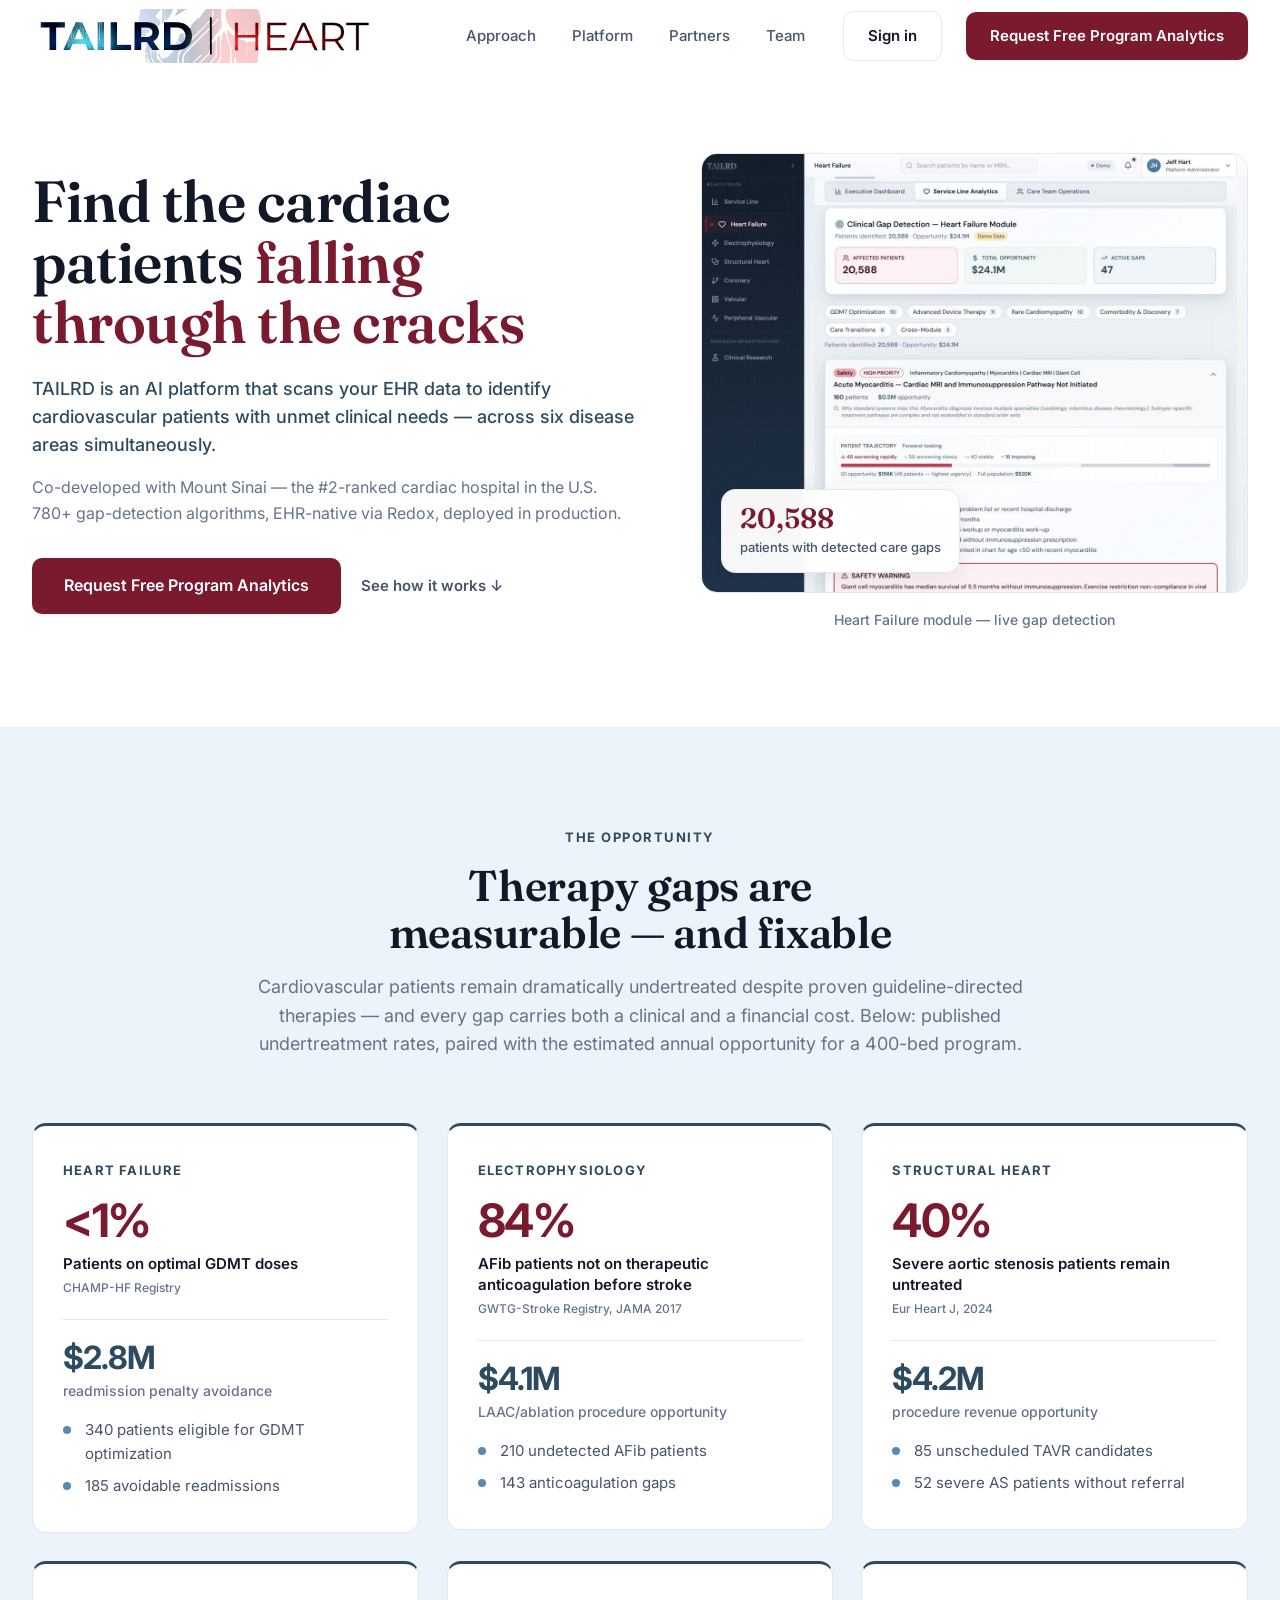
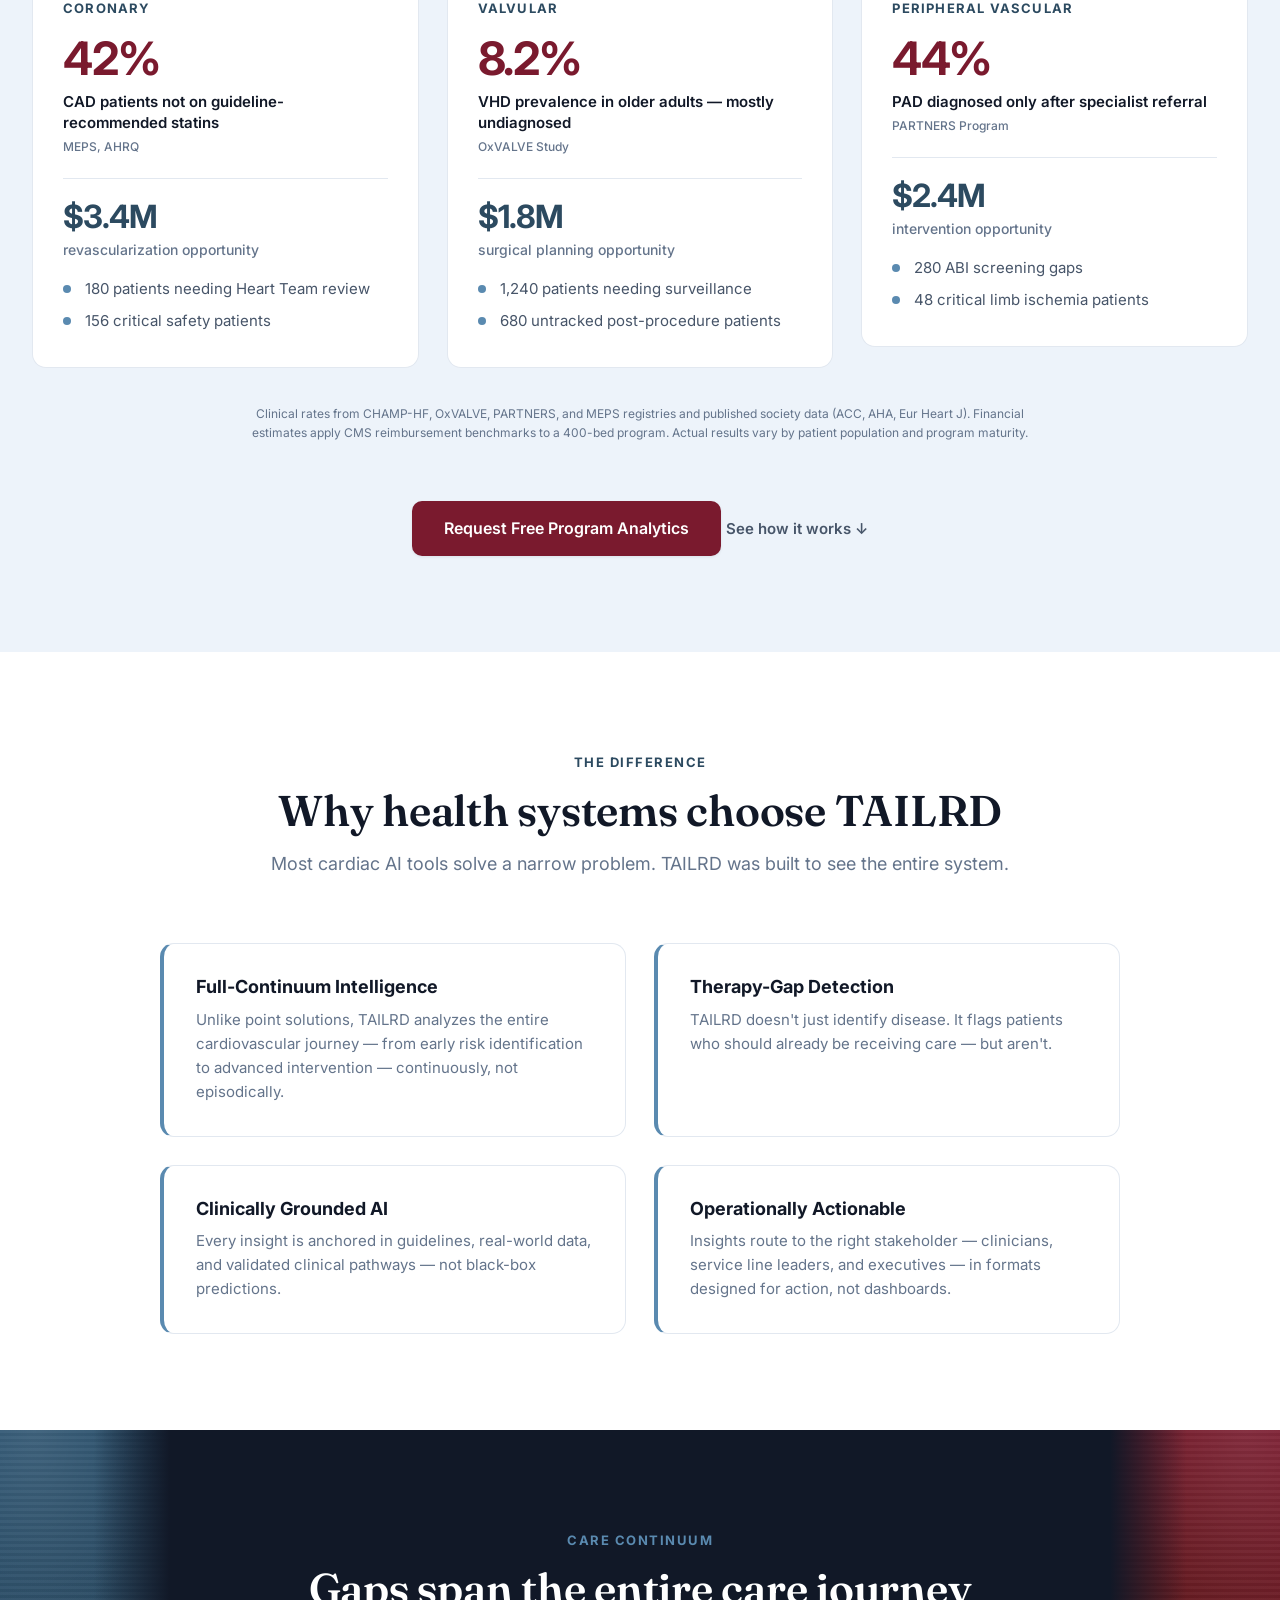
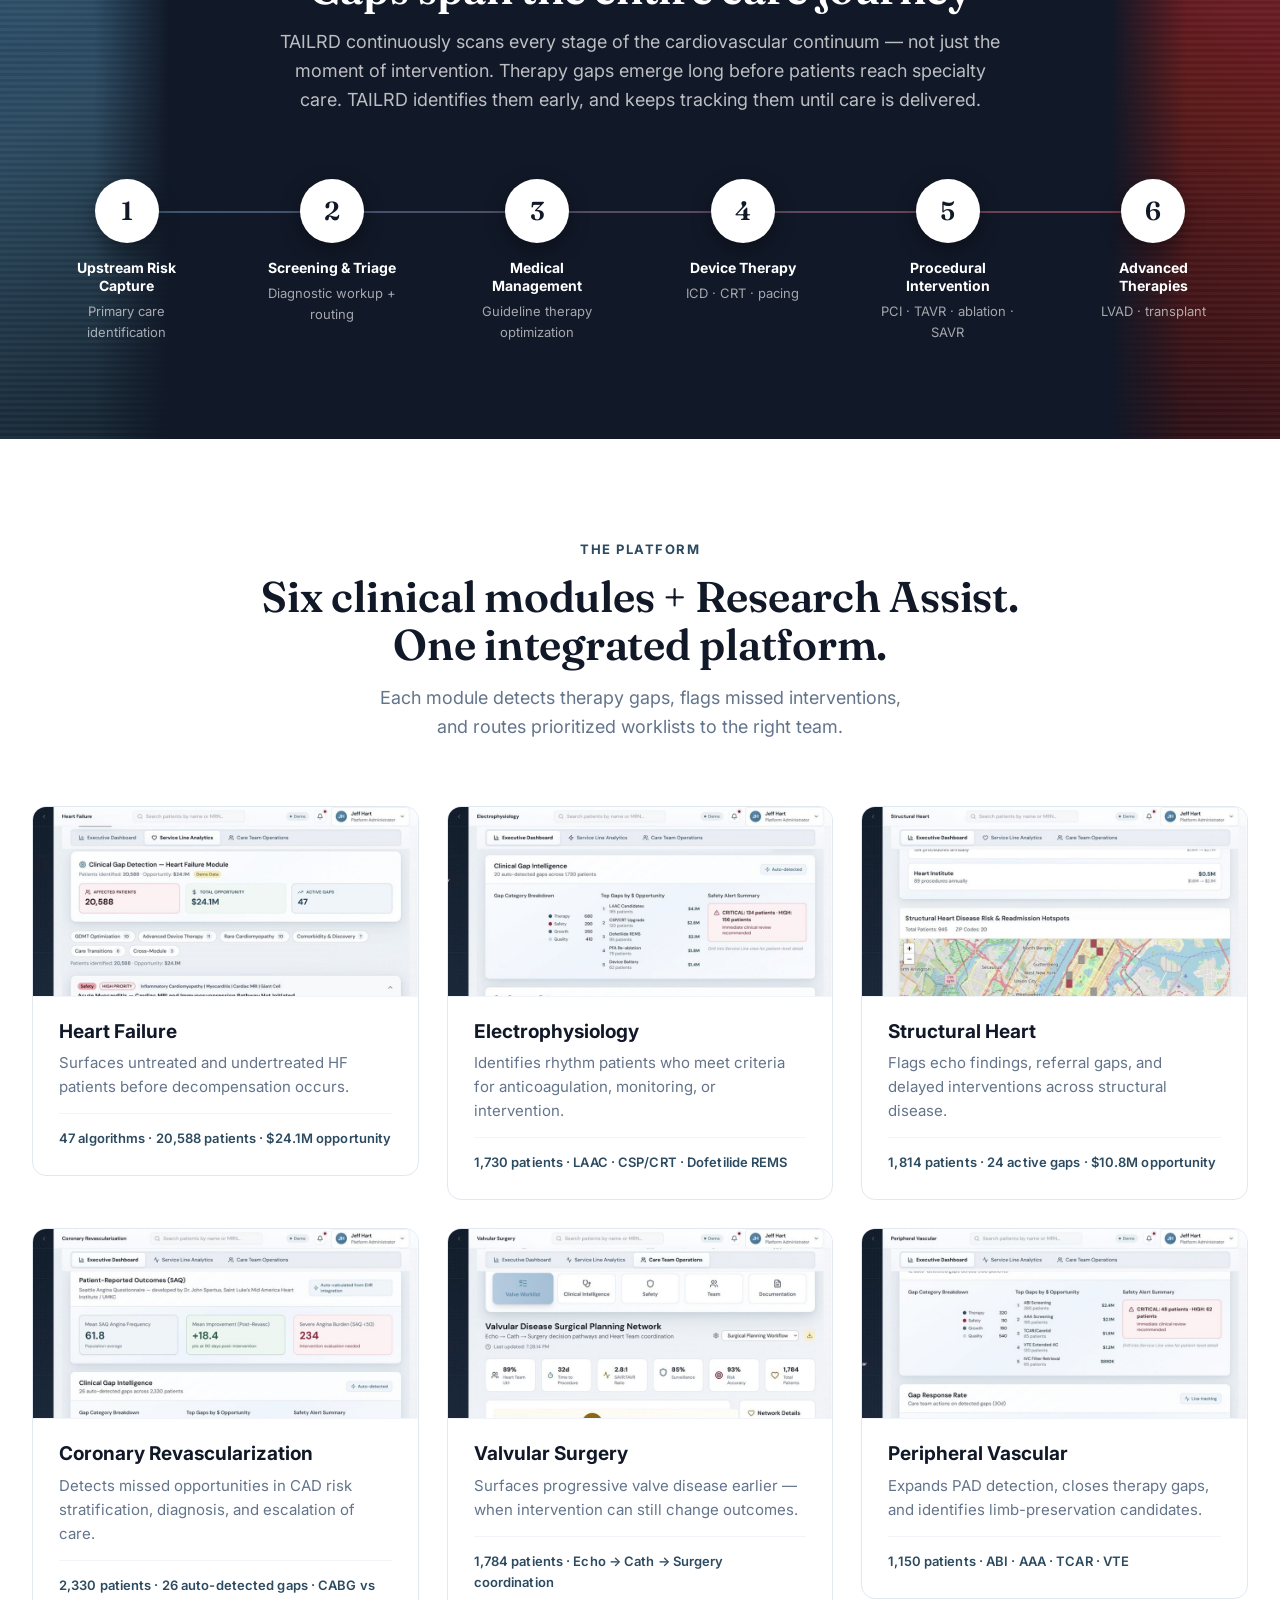
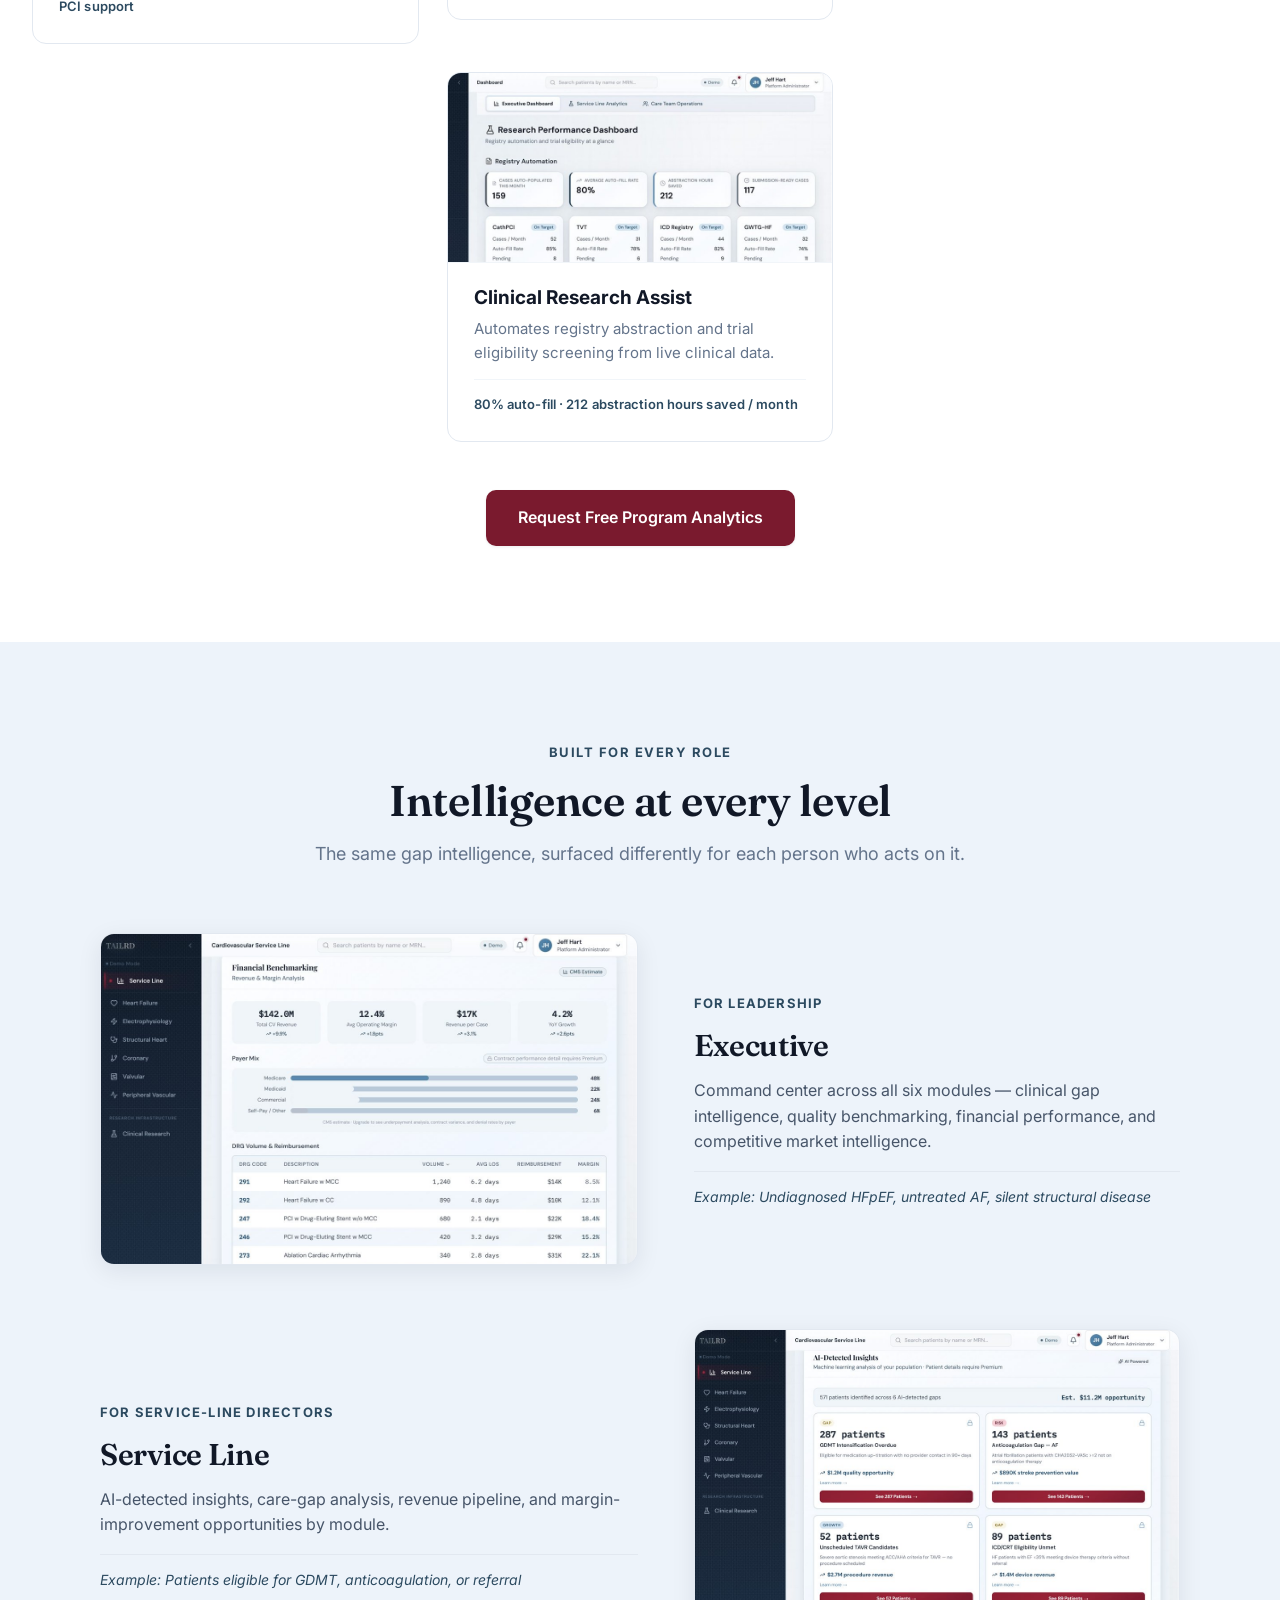
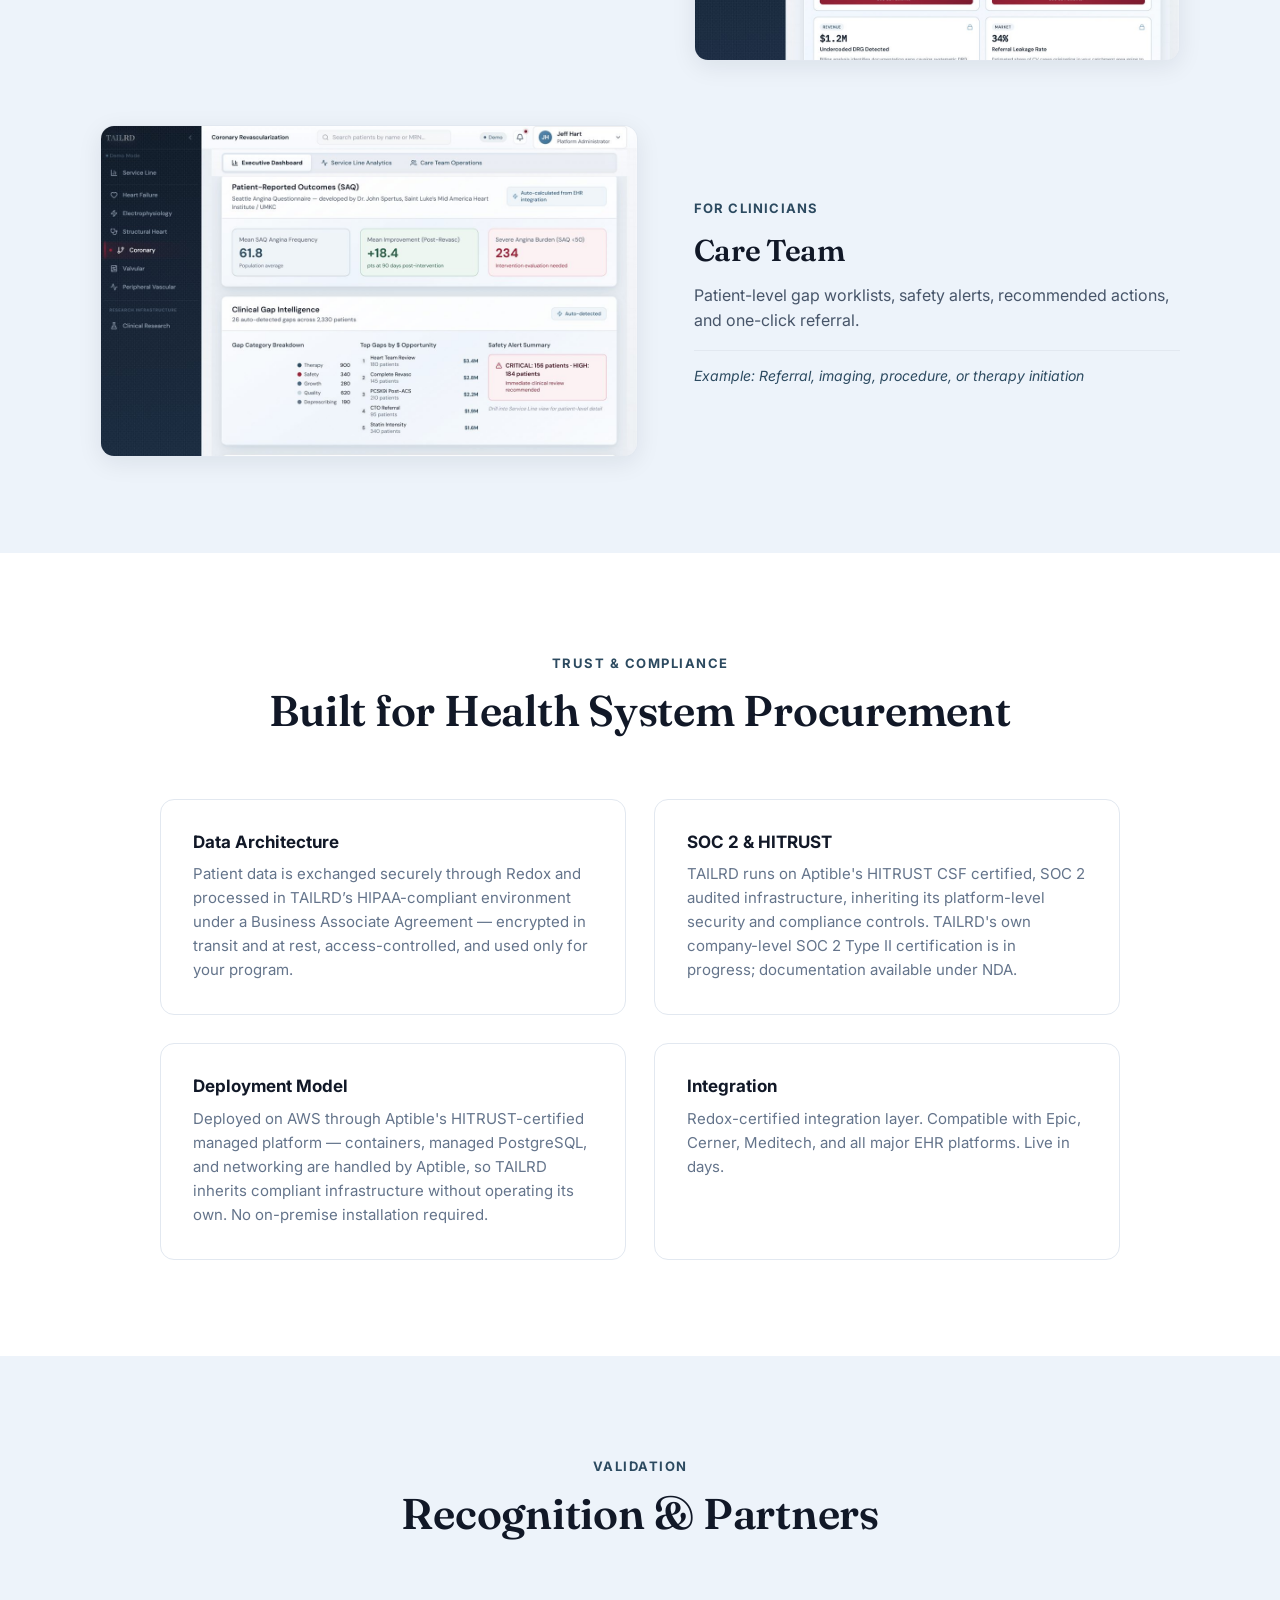
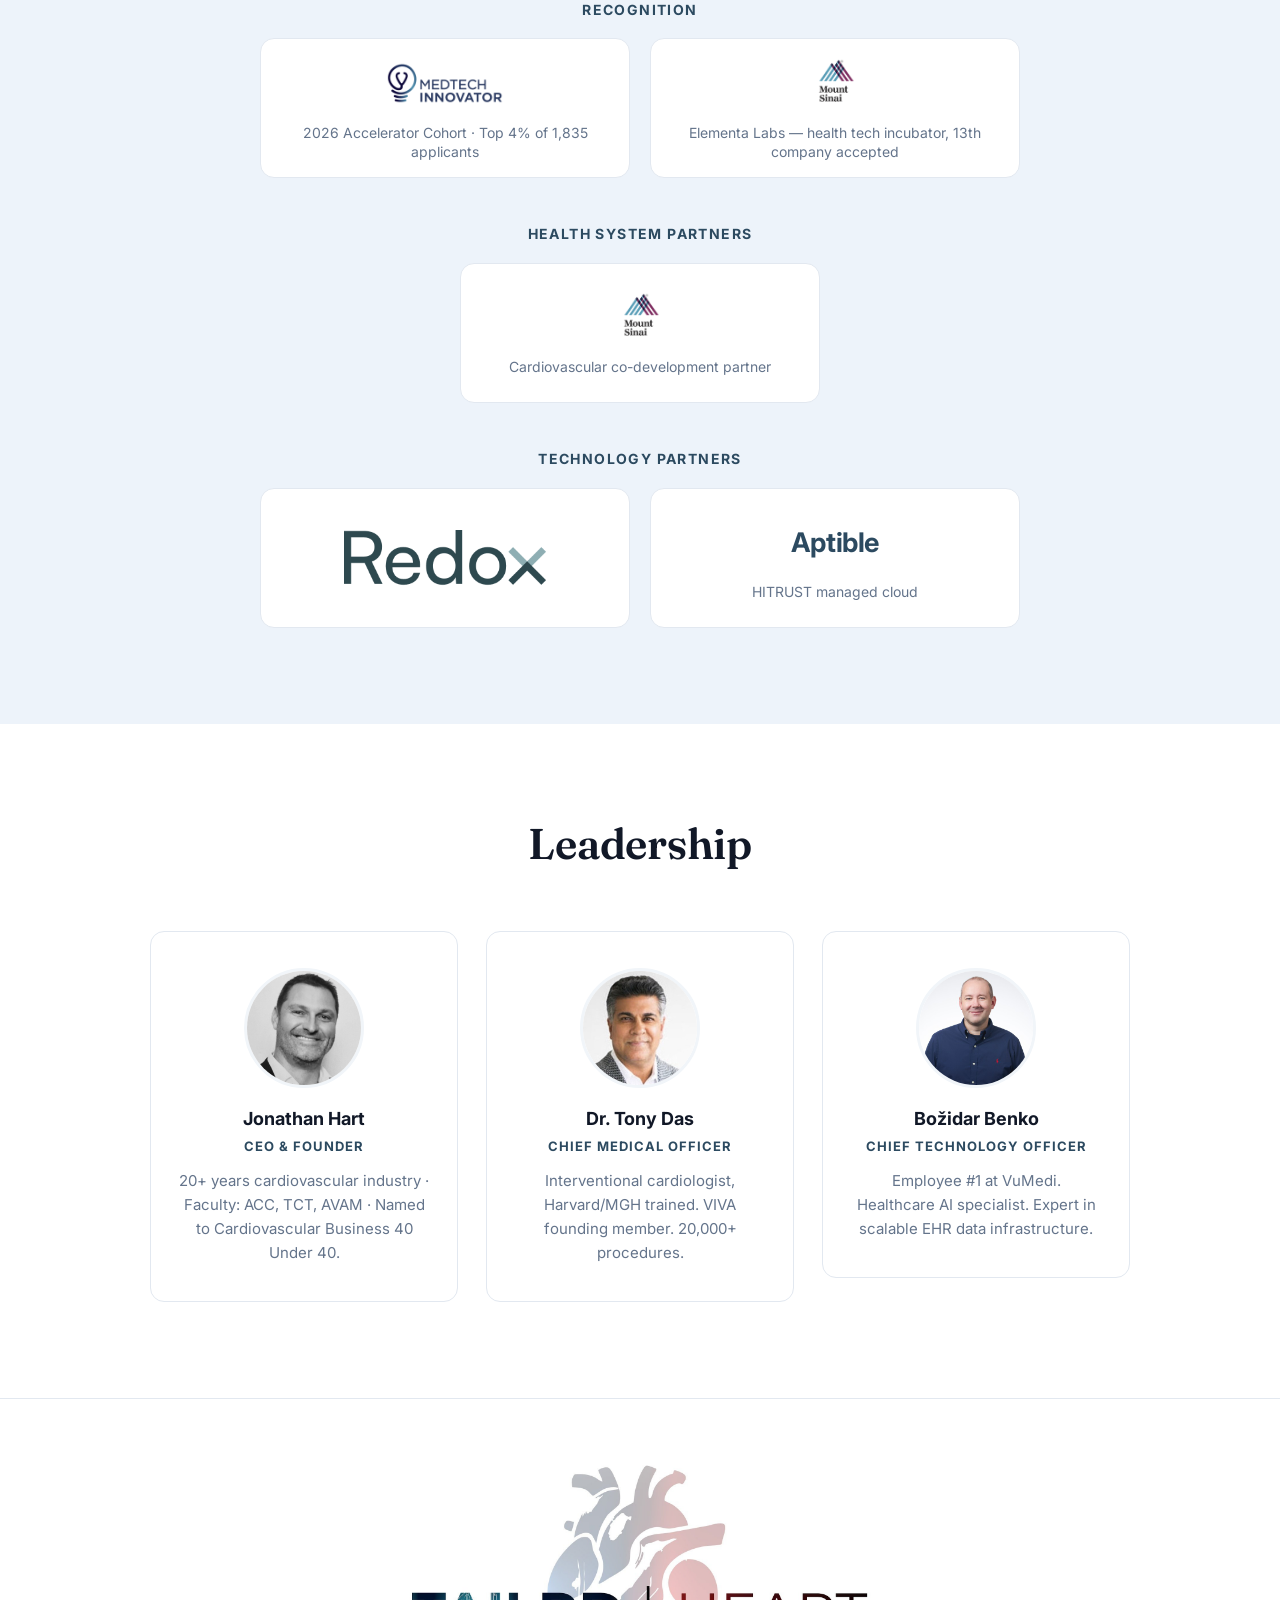
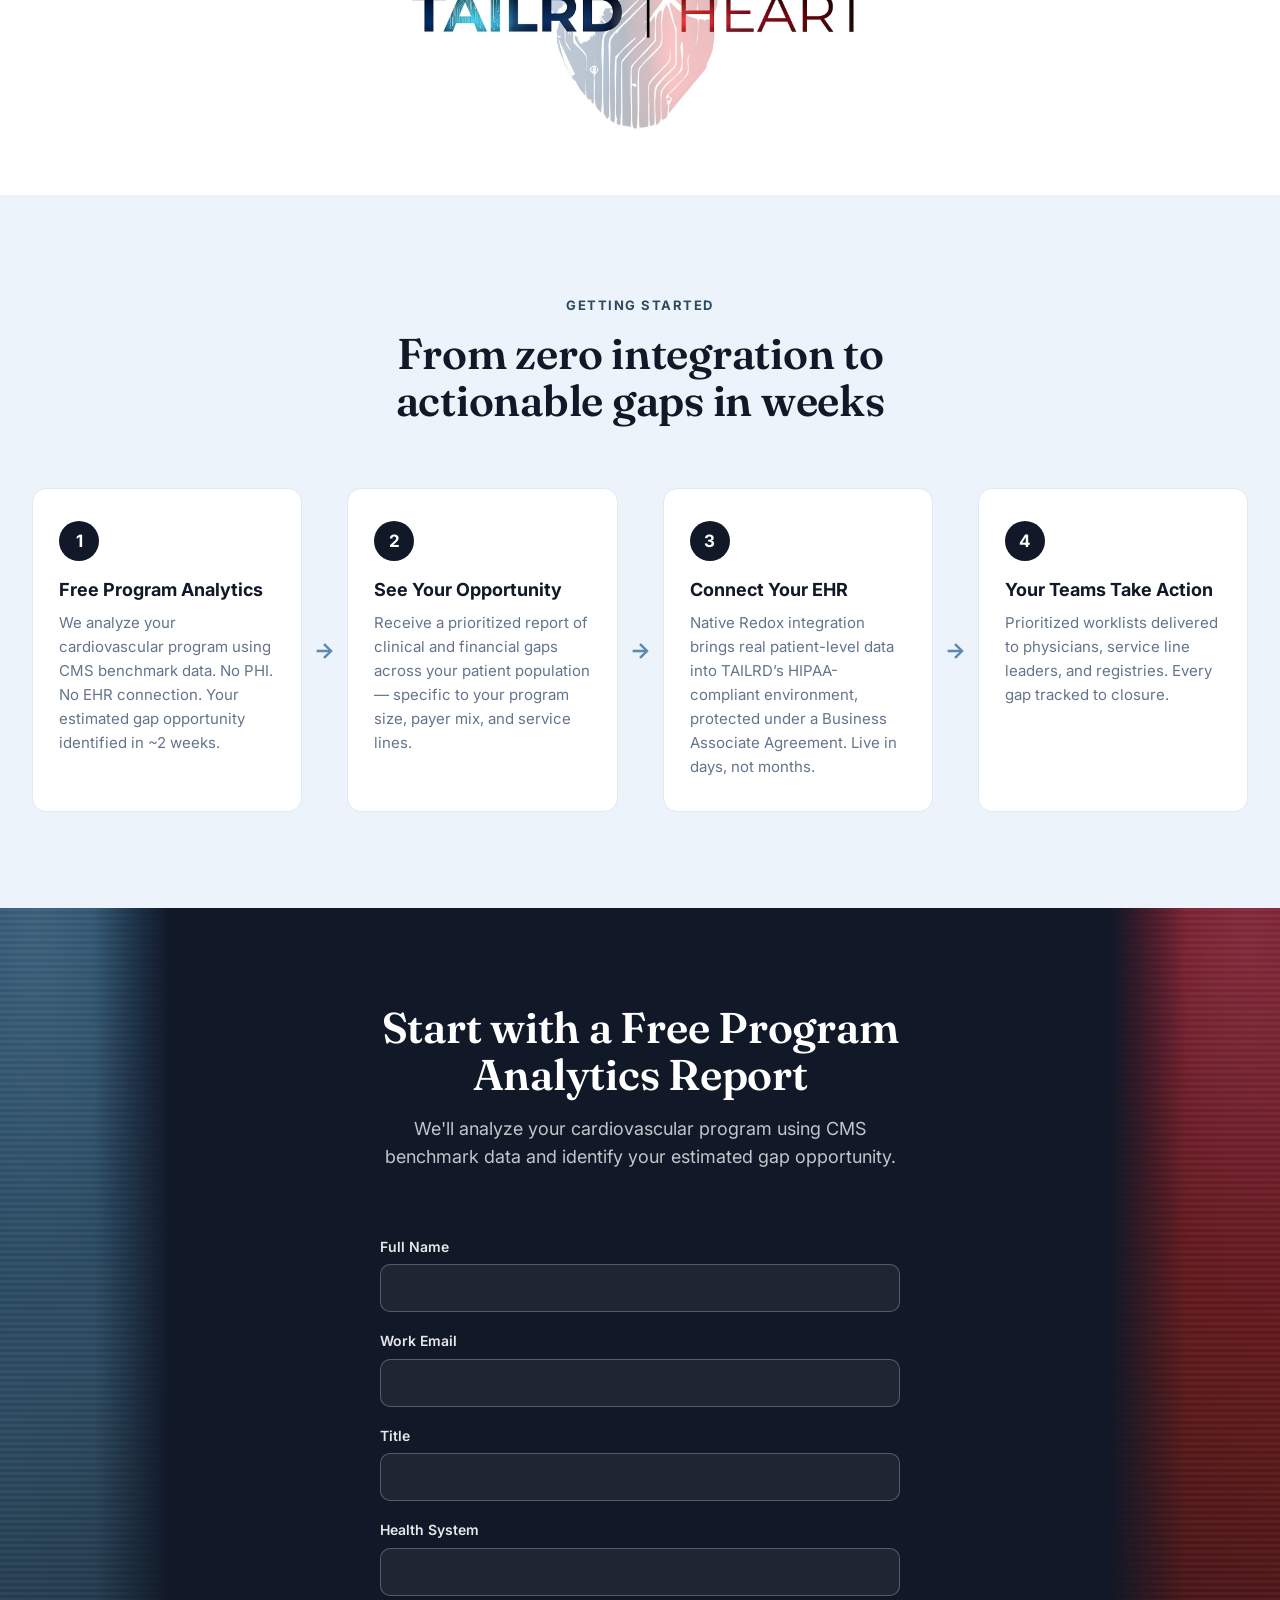
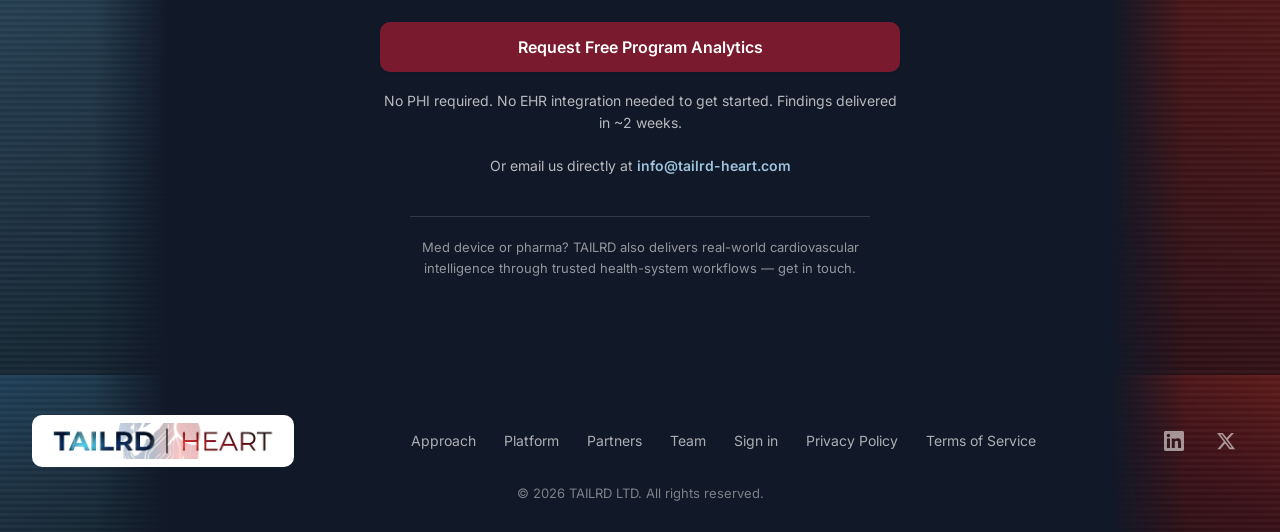
==== commit 199610a0: "Footer copyright: use legal entity name TAILRD LTD Co-Authored-By: Claude Fable 5.1 <noreply@anthrop" ====
--- a/index.html
+++ b/index.html
@@ -566,7 +566,7 @@
     </div>
   </div>
   <div class="container">
-    <p class="copyright">© 2026 TAILRD Heart, Inc. All rights reserved.</p>
+    <p class="copyright">© 2026 TAILRD LTD. All rights reserved.</p>
   </div>
 </footer>
 
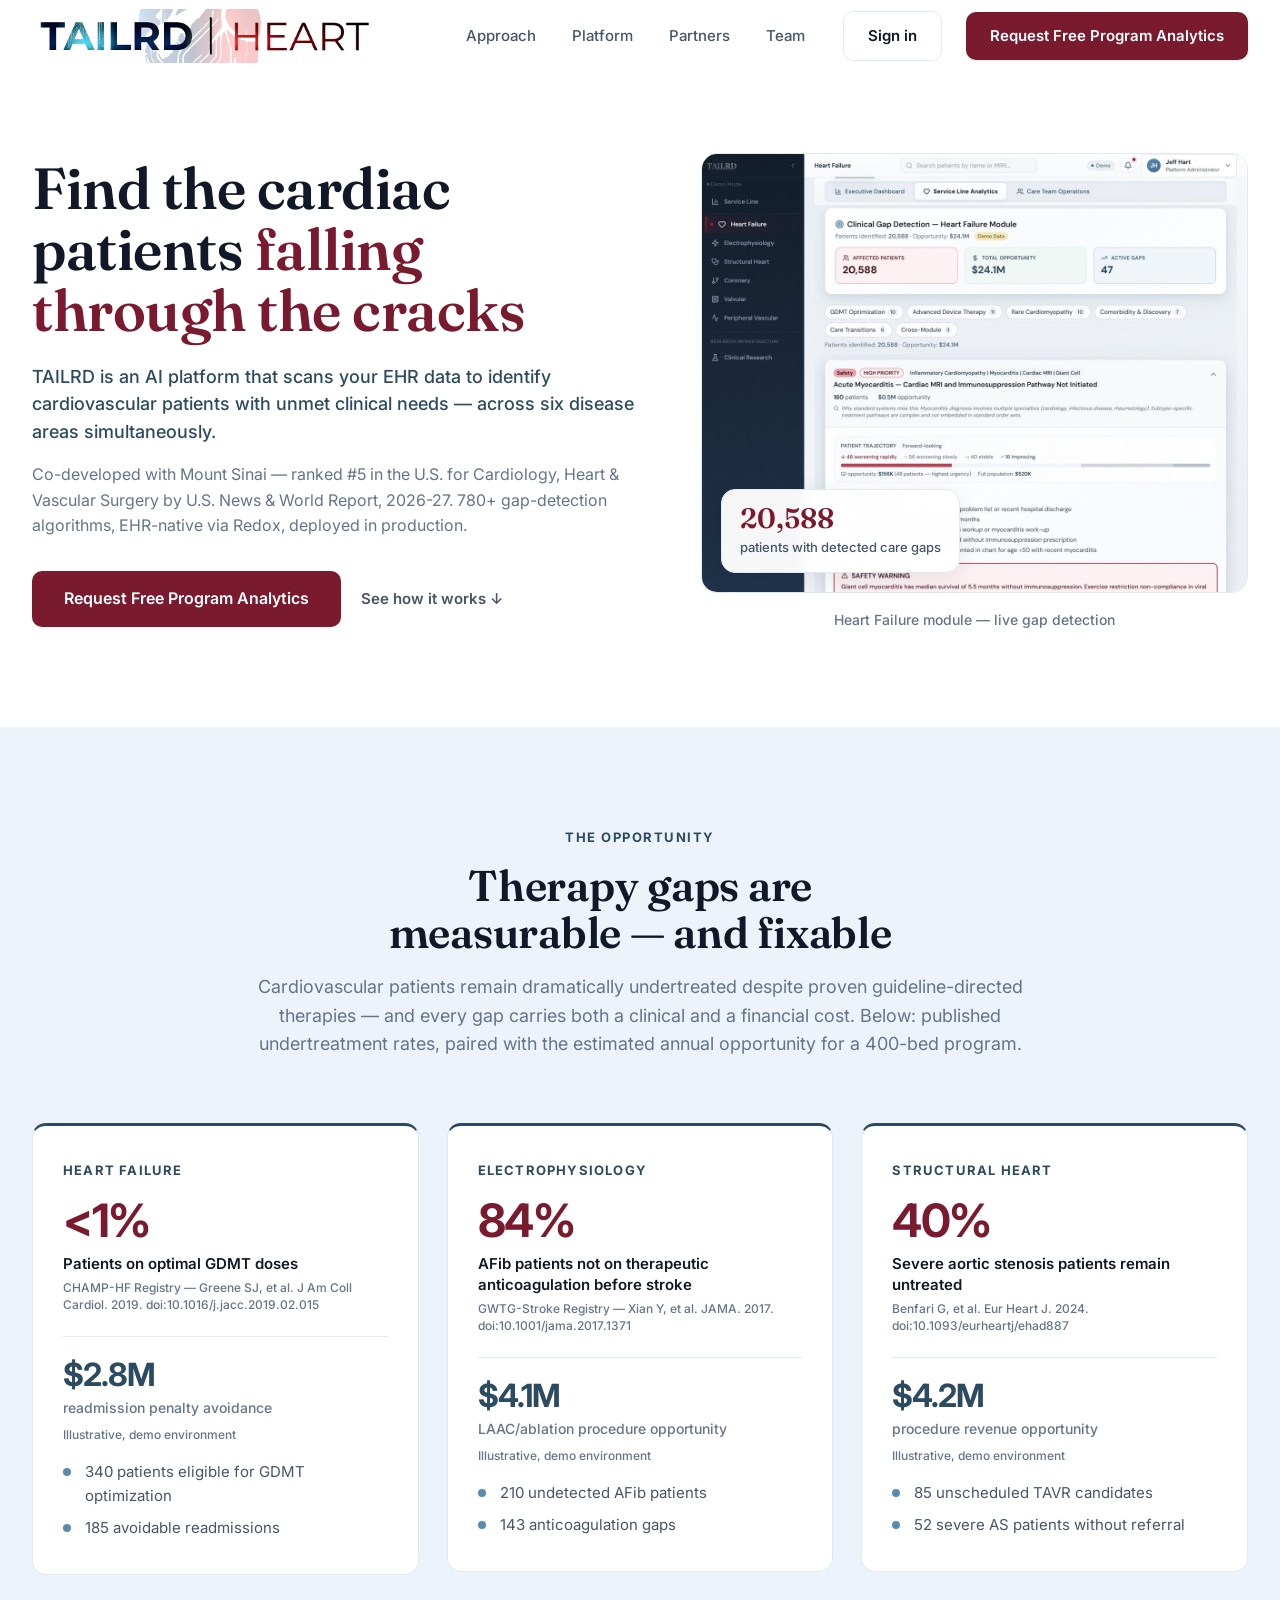
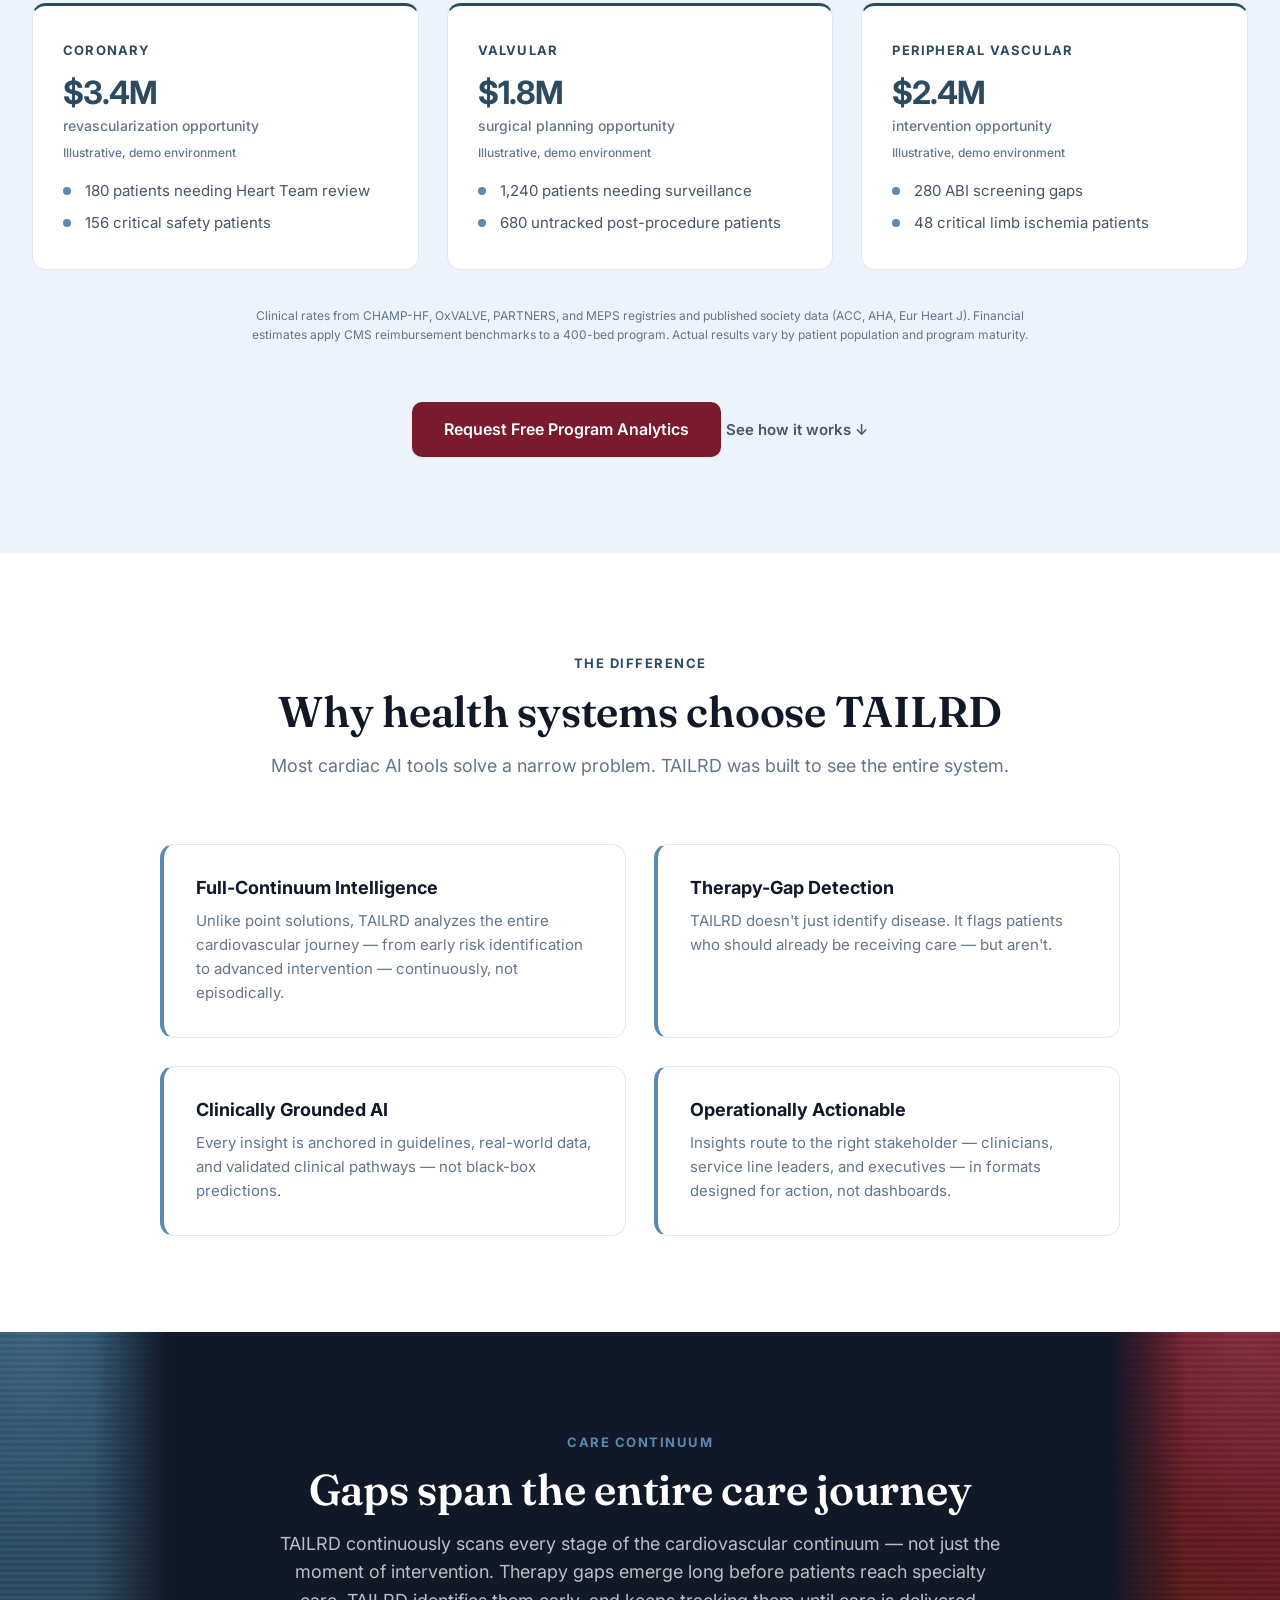
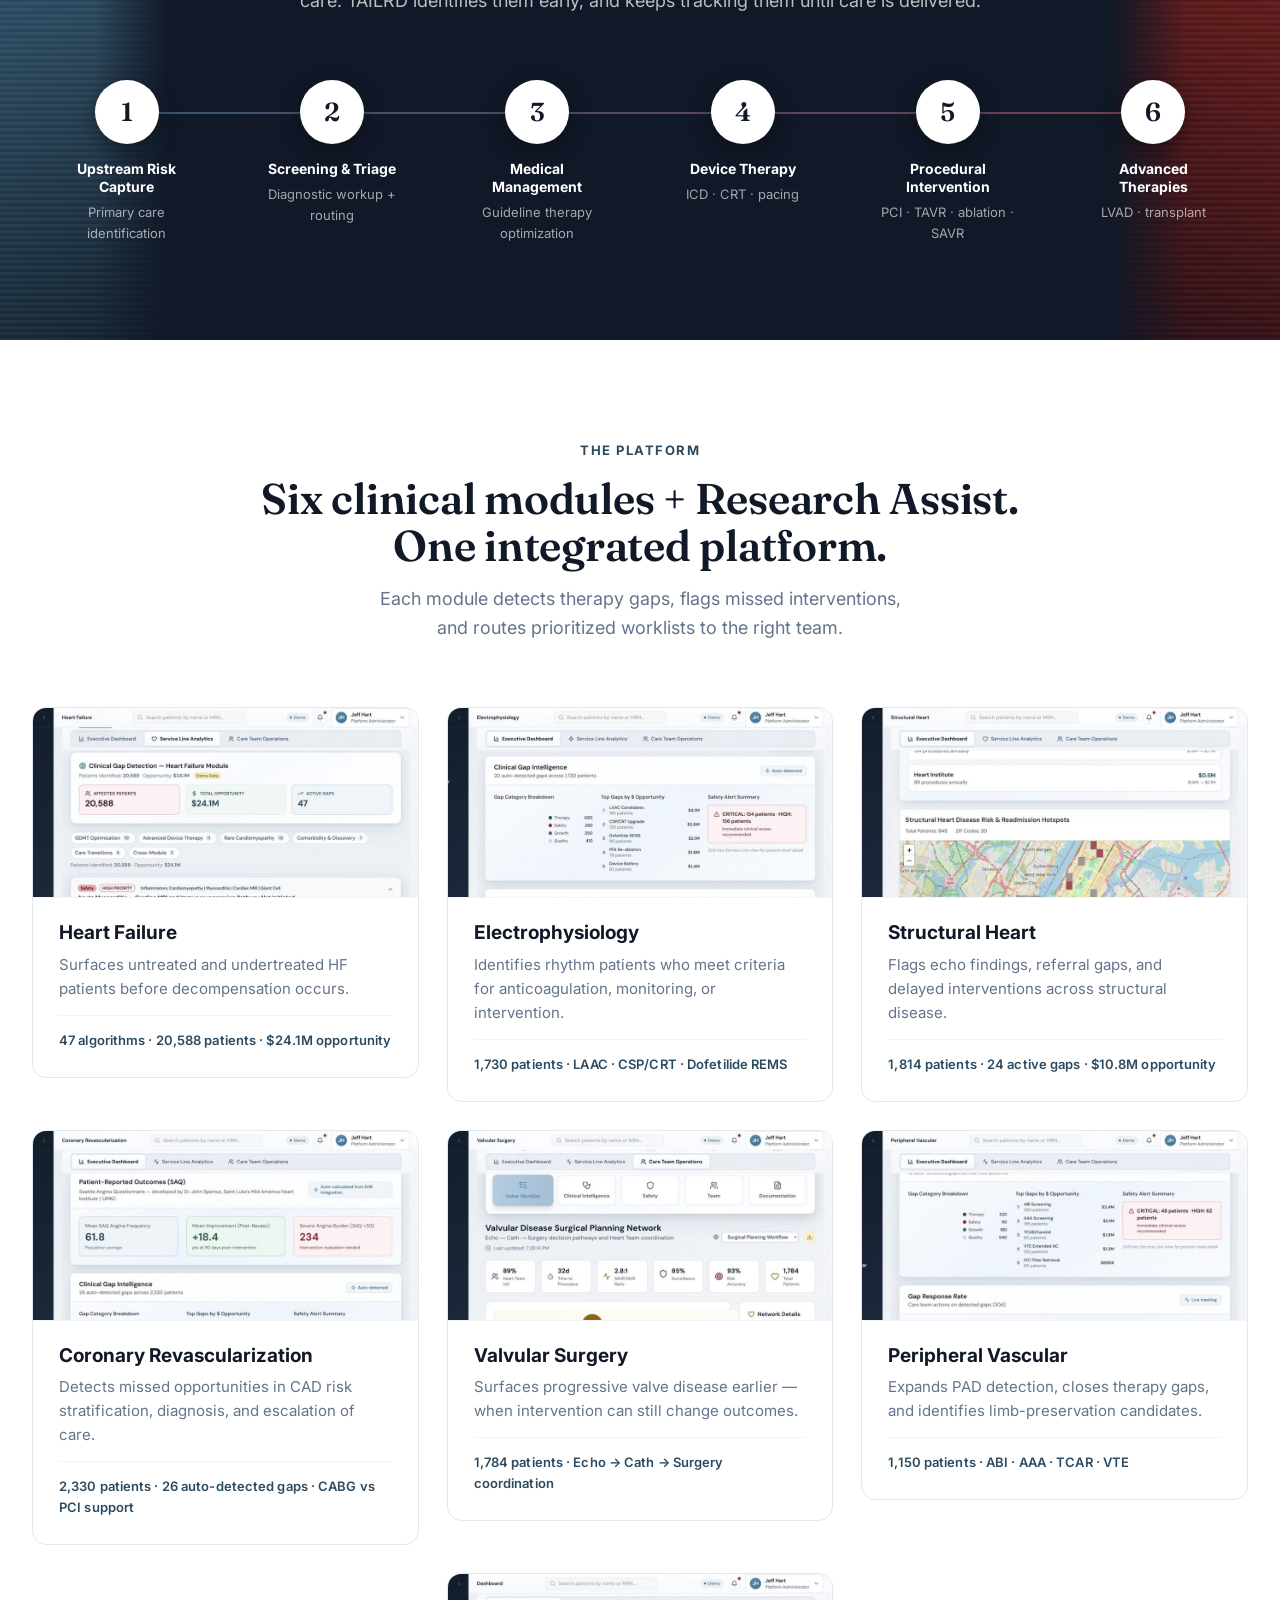
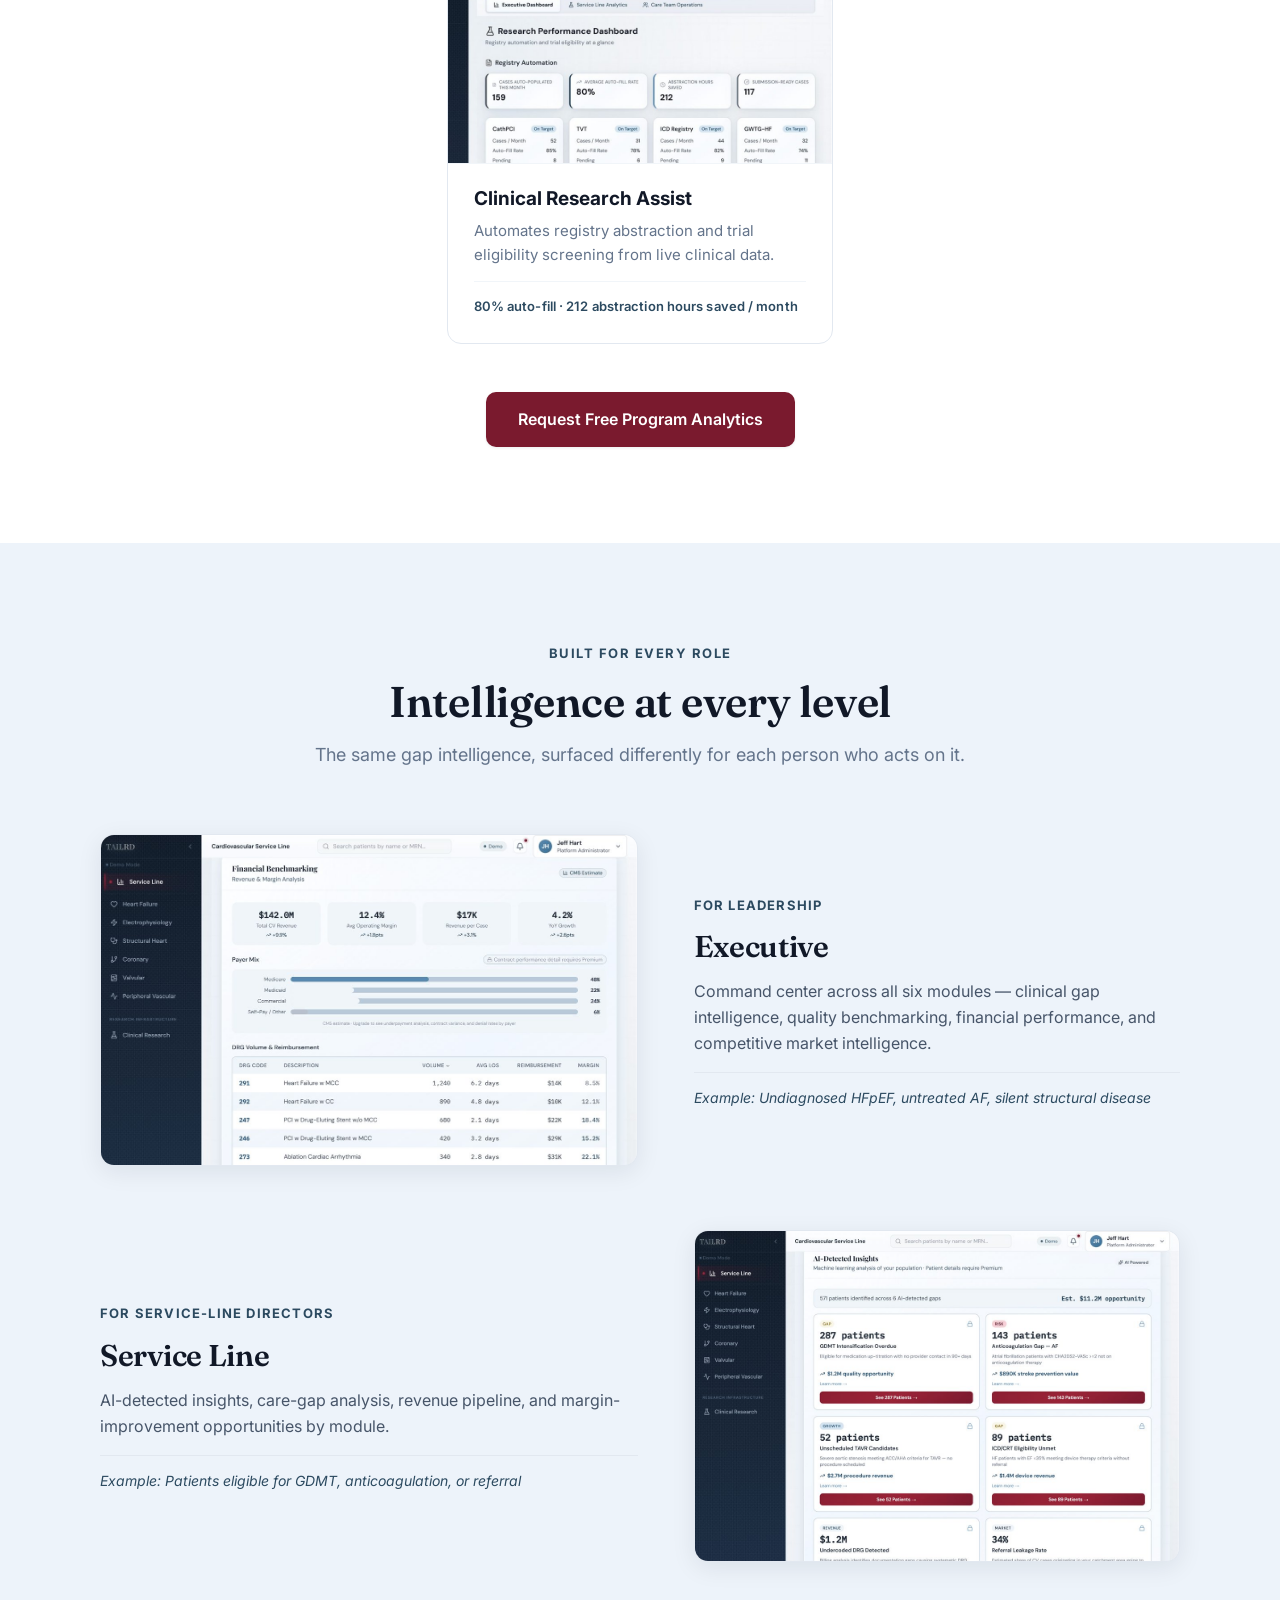
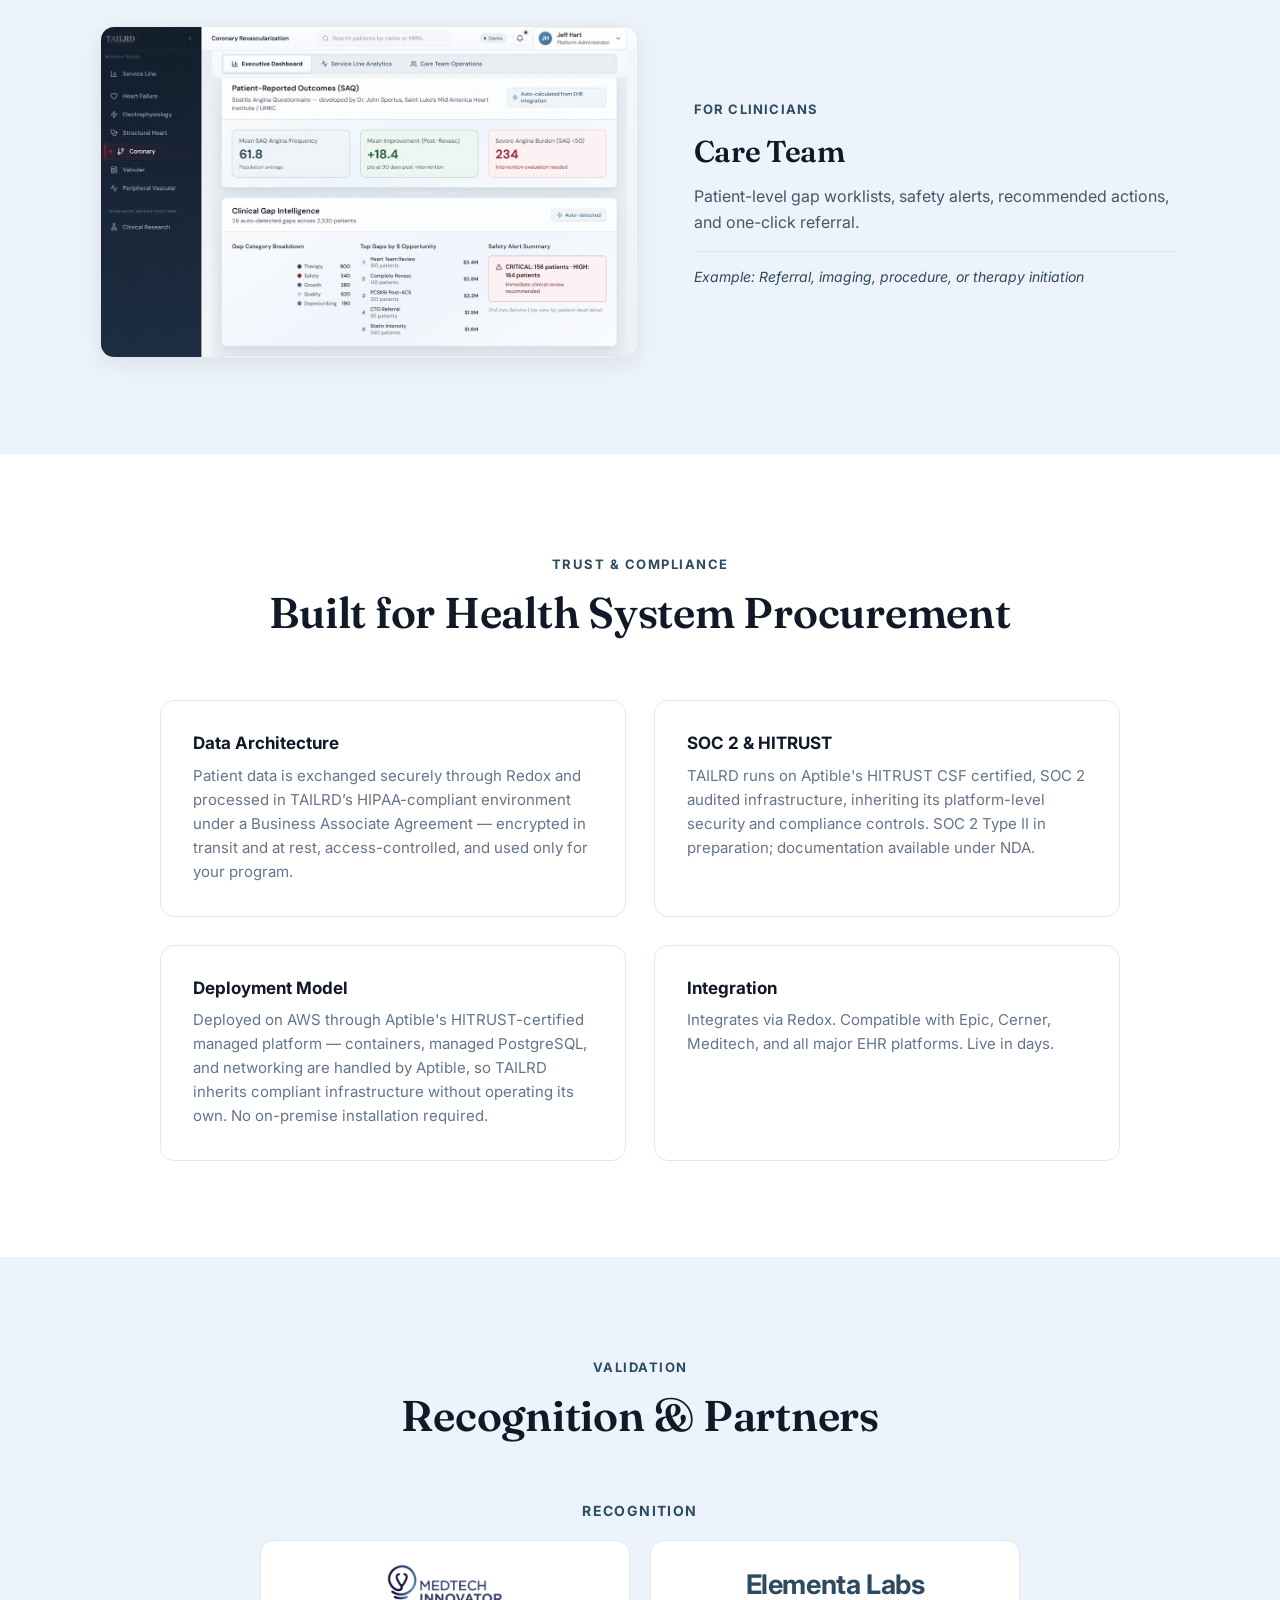
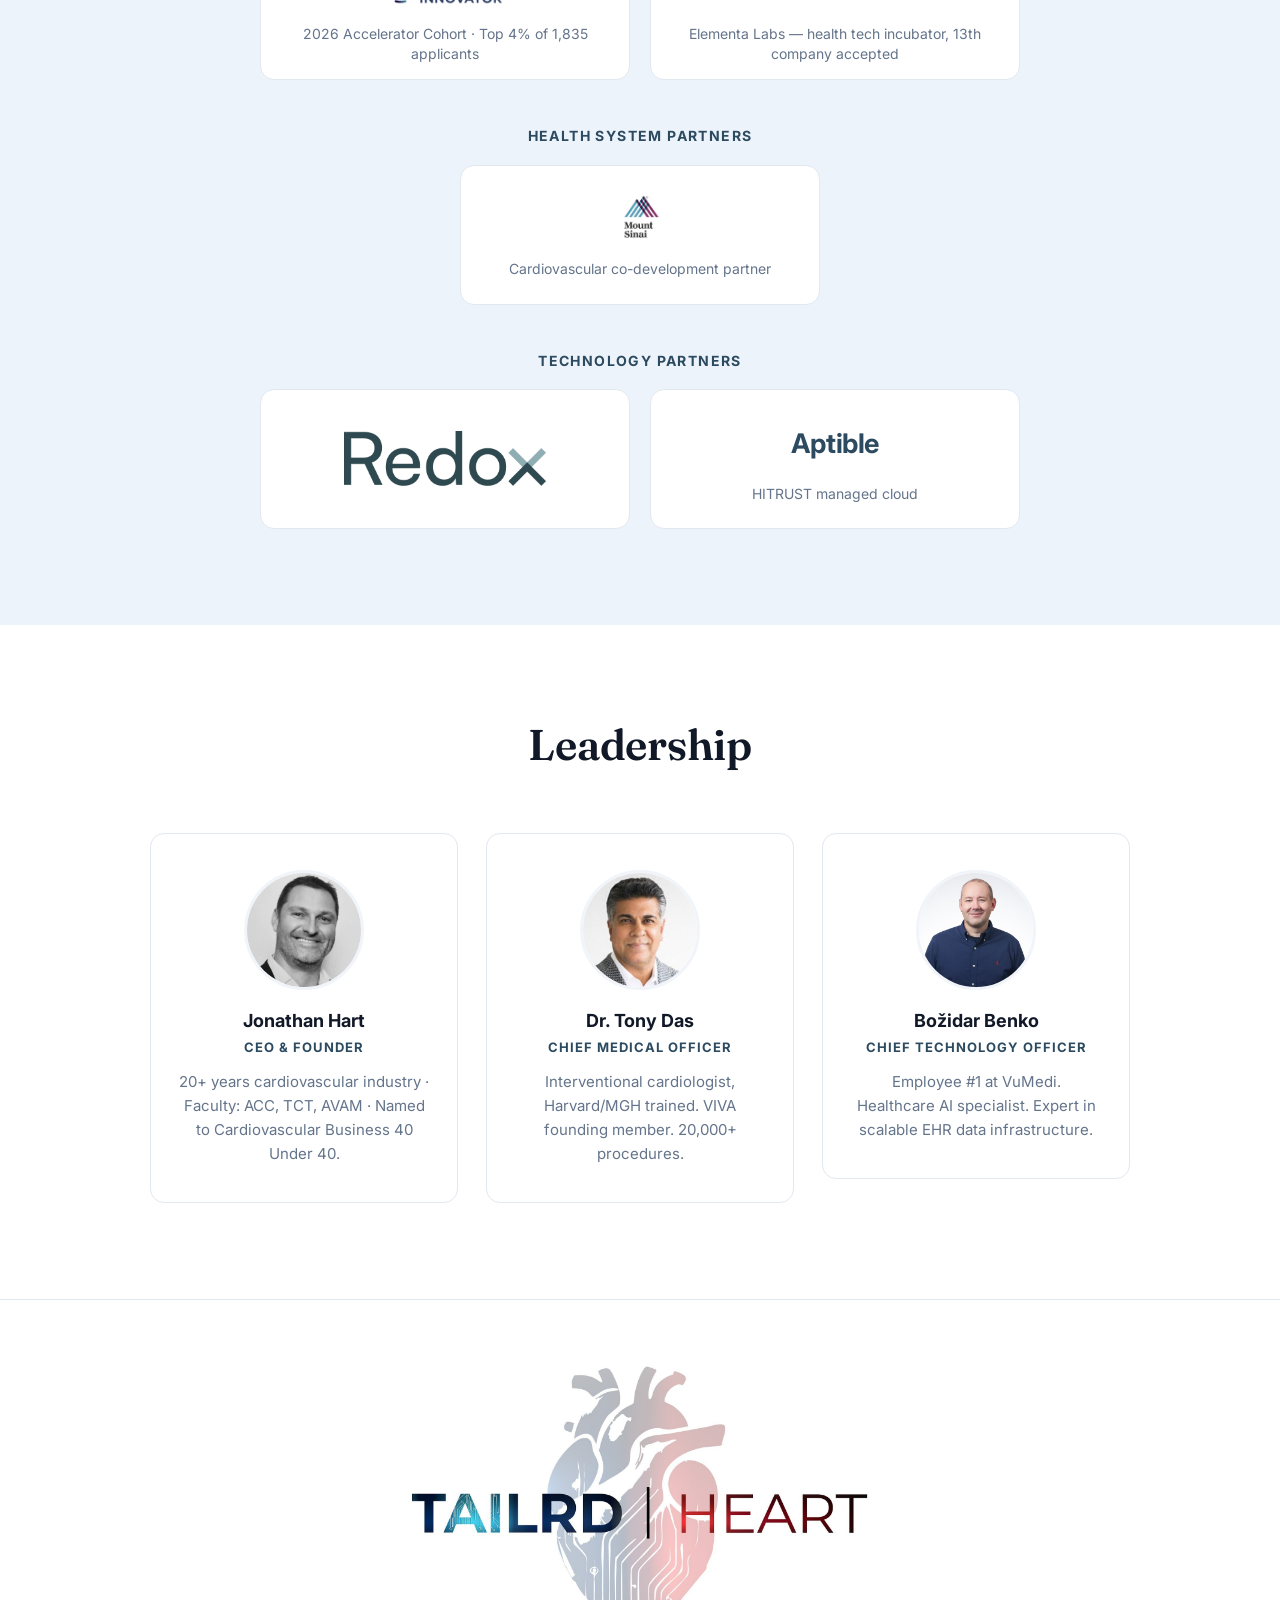
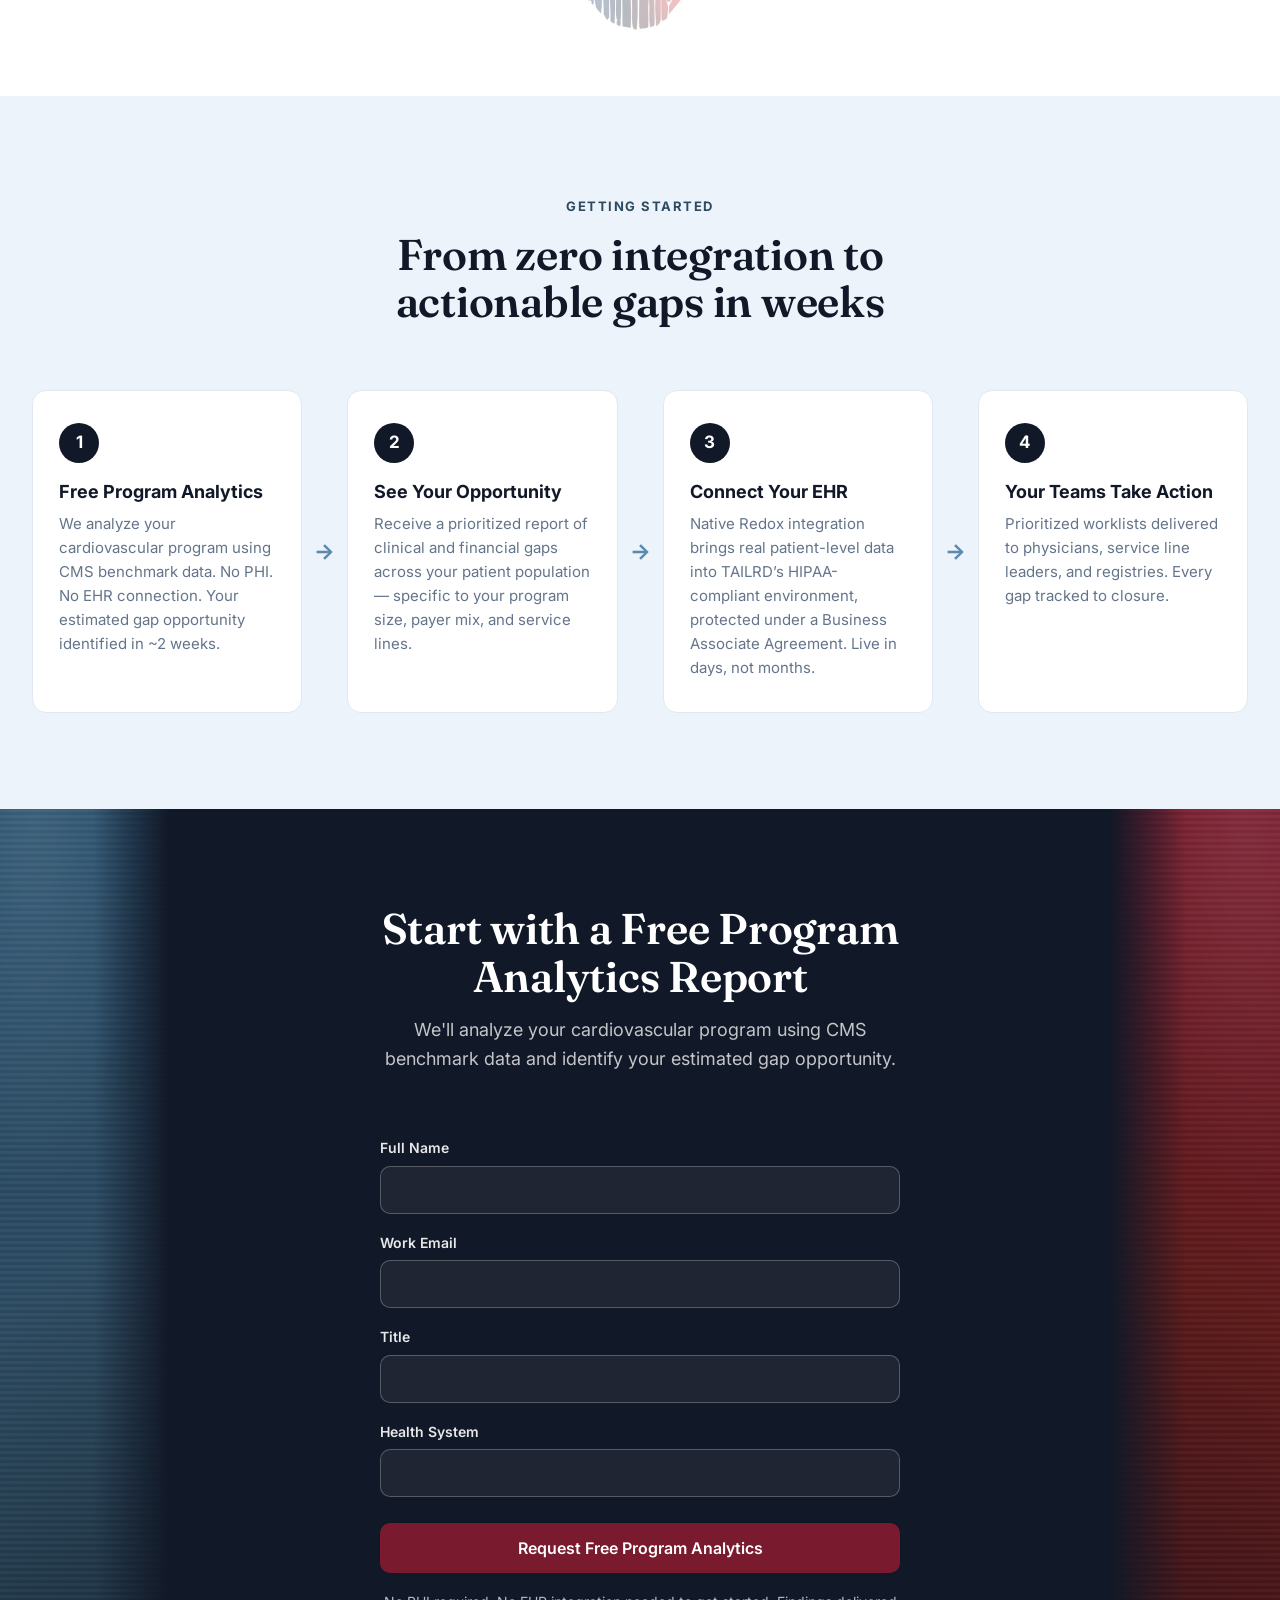
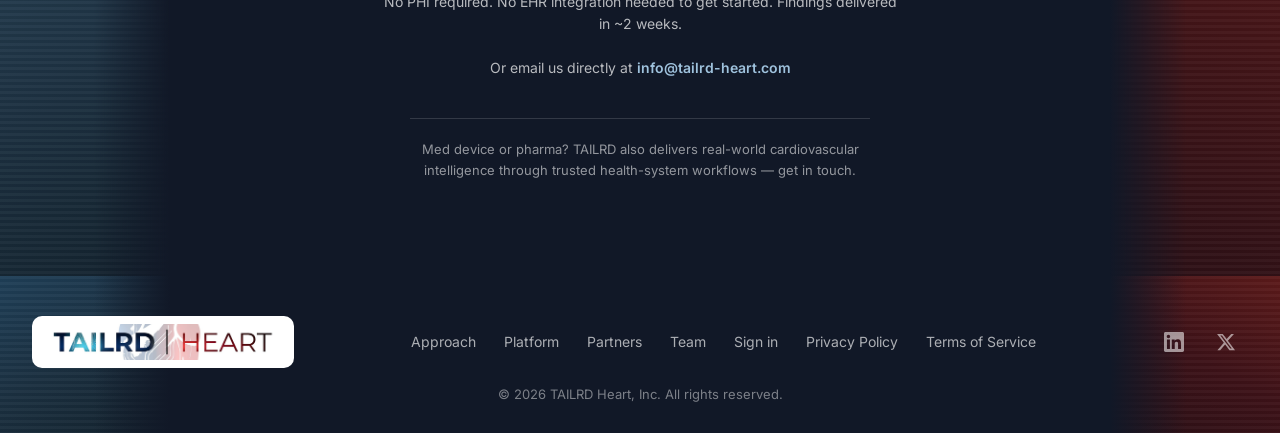
==== commit ecb2e16a: "Claims batch B: ranking, citations, illustrative labels, Redox and SOC 2 wording, Elementa Labs card" ====
--- a/index.html
+++ b/index.html
@@ -68,7 +68,7 @@
     <div class="hero-copy">
       <h1>Find the cardiac patients <span class="highlight">falling through the cracks</span></h1>
       <p class="hero-definition">TAILRD is an AI platform that scans your EHR data to identify cardiovascular patients with unmet clinical needs — across six disease areas simultaneously.</p>
-      <p class="hero-subhead">Co-developed with Mount Sinai — the #2-ranked cardiac hospital in the U.S. 780+ gap-detection algorithms, EHR-native via Redox, deployed in production.</p>
+      <p class="hero-subhead">Co-developed with Mount Sinai — ranked #5 in the U.S. for Cardiology, Heart &amp; Vascular Surgery by U.S. News &amp; World Report, 2026-27. 780+ gap-detection algorithms, EHR-native via Redox, deployed in production.</p>
       <div class="hero-actions">
         <a class="btn btn-crimson btn-lg" href="#contact">Request Free Program Analytics</a>
         <a class="hero-secondary-link" href="#how-it-works">See how it works ↓</a>
@@ -99,10 +99,10 @@
       <div class="impact-card reveal">
         <div class="impact-module">Heart Failure</div>
         <div class="impact-stat">&lt;1%</div>
-        <div class="impact-stat-label">Patients on optimal GDMT doses<span class="impact-source">CHAMP-HF Registry</span></div>
+        <div class="impact-stat-label">Patients on optimal GDMT doses<span class="impact-source">CHAMP-HF Registry — Greene SJ, et al. J Am Coll Cardiol. 2019. doi:10.1016/j.jacc.2019.02.015</span></div>
         <div class="impact-divider"></div>
         <div class="impact-roi">$2.8M</div>
-        <div class="impact-roi-label">readmission penalty avoidance</div>
+        <div class="impact-roi-label">readmission penalty avoidance<span class="impact-source">Illustrative, demo environment</span></div>
         <ul>
           <li>340 patients eligible for GDMT optimization</li>
           <li>185 avoidable readmissions</li>
@@ -111,10 +111,10 @@
       <div class="impact-card reveal">
         <div class="impact-module">Electrophysiology</div>
         <div class="impact-stat">84%</div>
-        <div class="impact-stat-label">AFib patients not on therapeutic anticoagulation before stroke<span class="impact-source">GWTG-Stroke Registry, JAMA 2017</span></div>
+        <div class="impact-stat-label">AFib patients not on therapeutic anticoagulation before stroke<span class="impact-source">GWTG-Stroke Registry — Xian Y, et al. JAMA. 2017. doi:10.1001/jama.2017.1371</span></div>
         <div class="impact-divider"></div>
         <div class="impact-roi">$4.1M</div>
-        <div class="impact-roi-label">LAAC/ablation procedure opportunity</div>
+        <div class="impact-roi-label">LAAC/ablation procedure opportunity<span class="impact-source">Illustrative, demo environment</span></div>
         <ul>
           <li>210 undetected AFib patients</li>
           <li>143 anticoagulation gaps</li>
@@ -123,10 +123,10 @@
       <div class="impact-card reveal">
         <div class="impact-module">Structural Heart</div>
         <div class="impact-stat">40%</div>
-        <div class="impact-stat-label">Severe aortic stenosis patients remain untreated<span class="impact-source">Eur Heart J, 2024</span></div>
+        <div class="impact-stat-label">Severe aortic stenosis patients remain untreated<span class="impact-source">Benfari G, et al. Eur Heart J. 2024. doi:10.1093/eurheartj/ehad887</span></div>
         <div class="impact-divider"></div>
         <div class="impact-roi">$4.2M</div>
-        <div class="impact-roi-label">procedure revenue opportunity</div>
+        <div class="impact-roi-label">procedure revenue opportunity<span class="impact-source">Illustrative, demo environment</span></div>
         <ul>
           <li>85 unscheduled TAVR candidates</li>
           <li>52 severe AS patients without referral</li>
@@ -134,11 +134,8 @@
       </div>
       <div class="impact-card reveal">
         <div class="impact-module">Coronary</div>
-        <div class="impact-stat">42%</div>
-        <div class="impact-stat-label">CAD patients not on guideline-recommended statins<span class="impact-source">MEPS, AHRQ</span></div>
-        <div class="impact-divider"></div>
         <div class="impact-roi">$3.4M</div>
-        <div class="impact-roi-label">revascularization opportunity</div>
+        <div class="impact-roi-label">revascularization opportunity<span class="impact-source">Illustrative, demo environment</span></div>
         <ul>
           <li>180 patients needing Heart Team review</li>
           <li>156 critical safety patients</li>
@@ -146,11 +143,8 @@
       </div>
       <div class="impact-card reveal">
         <div class="impact-module">Valvular</div>
-        <div class="impact-stat">8.2%</div>
-        <div class="impact-stat-label">VHD prevalence in older adults — mostly undiagnosed<span class="impact-source">OxVALVE Study</span></div>
-        <div class="impact-divider"></div>
         <div class="impact-roi">$1.8M</div>
-        <div class="impact-roi-label">surgical planning opportunity</div>
+        <div class="impact-roi-label">surgical planning opportunity<span class="impact-source">Illustrative, demo environment</span></div>
         <ul>
           <li>1,240 patients needing surveillance</li>
           <li>680 untracked post-procedure patients</li>
@@ -158,11 +152,8 @@
       </div>
       <div class="impact-card reveal">
         <div class="impact-module">Peripheral Vascular</div>
-        <div class="impact-stat">44%</div>
-        <div class="impact-stat-label">PAD diagnosed only after specialist referral<span class="impact-source">PARTNERS Program</span></div>
-        <div class="impact-divider"></div>
         <div class="impact-roi">$2.4M</div>
-        <div class="impact-roi-label">intervention opportunity</div>
+        <div class="impact-roi-label">intervention opportunity<span class="impact-source">Illustrative, demo environment</span></div>
         <ul>
           <li>280 ABI screening gaps</li>
           <li>48 critical limb ischemia patients</li>
@@ -377,7 +368,7 @@
       </div>
       <div class="security-card reveal">
         <h3>SOC 2 &amp; HITRUST</h3>
-        <p>TAILRD runs on Aptible's HITRUST CSF certified, SOC 2 audited infrastructure, inheriting its platform-level security and compliance controls. TAILRD's own company-level SOC 2 Type II certification is in progress; documentation available under NDA.</p>
+        <p>TAILRD runs on Aptible's HITRUST CSF certified, SOC 2 audited infrastructure, inheriting its platform-level security and compliance controls. SOC 2 Type II in preparation; documentation available under NDA.</p>
       </div>
       <div class="security-card reveal">
         <h3>Deployment Model</h3>
@@ -385,7 +376,7 @@
       </div>
       <div class="security-card reveal">
         <h3>Integration</h3>
-        <p>Redox-certified integration layer. Compatible with Epic, Cerner, Meditech, and all major EHR platforms. Live in days.</p>
+        <p>Integrates via Redox. Compatible with Epic, Cerner, Meditech, and all major EHR platforms. Live in days.</p>
       </div>
     </div>
   </div>
@@ -406,7 +397,7 @@
           <p>2026 Accelerator Cohort · Top 4% of 1,835 applicants</p>
         </a>
         <div class="partner-card reveal">
-          <img class="partner-logo" src="assets/logos/mount-sinai.png" alt="Mount Sinai" loading="lazy">
+          <span class="partner-logo-text">Elementa Labs</span>
           <p>Elementa Labs — health tech incubator, 13th company accepted</p>
         </div>
       </div>
@@ -557,7 +548,7 @@
       <a href="#" class="placeholder-link">Terms of Service</a>
     </nav>
     <div class="footer-social">
-      <a aria-label="LinkedIn" href="https://linkedin.com/company/tailrd" target="_blank" rel="noopener">
+      <a aria-label="LinkedIn" href="https://www.linkedin.com/company/tailrd-heart" target="_blank" rel="noopener">
         <svg fill="currentColor" viewBox="0 0 24 24" width="20" height="20"><path d="M20.447 20.452h-3.554v-5.569c0-1.328-.027-3.037-1.852-3.037-1.853 0-2.136 1.445-2.136 2.939v5.667H9.351V9h3.414v1.561h.046c.477-.9 1.637-1.85 3.37-1.85 3.601 0 4.267 2.37 4.267 5.455v6.286zM5.337 7.433c-1.144 0-2.063-.926-2.063-2.065 0-1.138.92-2.063 2.063-2.063 1.14 0 2.064.925 2.064 2.063 0 1.139-.925 2.065-2.064 2.065zm1.782 13.019H3.555V9h3.564v11.452zM22.225 0H1.771C.792 0 0 .774 0 1.729v20.542C0 23.227.792 24 1.771 24h20.451C23.2 24 24 23.227 24 22.271V1.729C24 .774 23.2 0 22.222 0h.003z"/></svg>
       </a>
       <a aria-label="X" href="https://x.com/TAILRD_Heart" target="_blank" rel="noopener">
@@ -566,7 +557,7 @@
     </div>
   </div>
   <div class="container">
-    <p class="copyright">© 2026 TAILRD LTD. All rights reserved.</p>
+    <p class="copyright">© 2026 TAILRD Heart, Inc. All rights reserved.</p>
   </div>
 </footer>
 
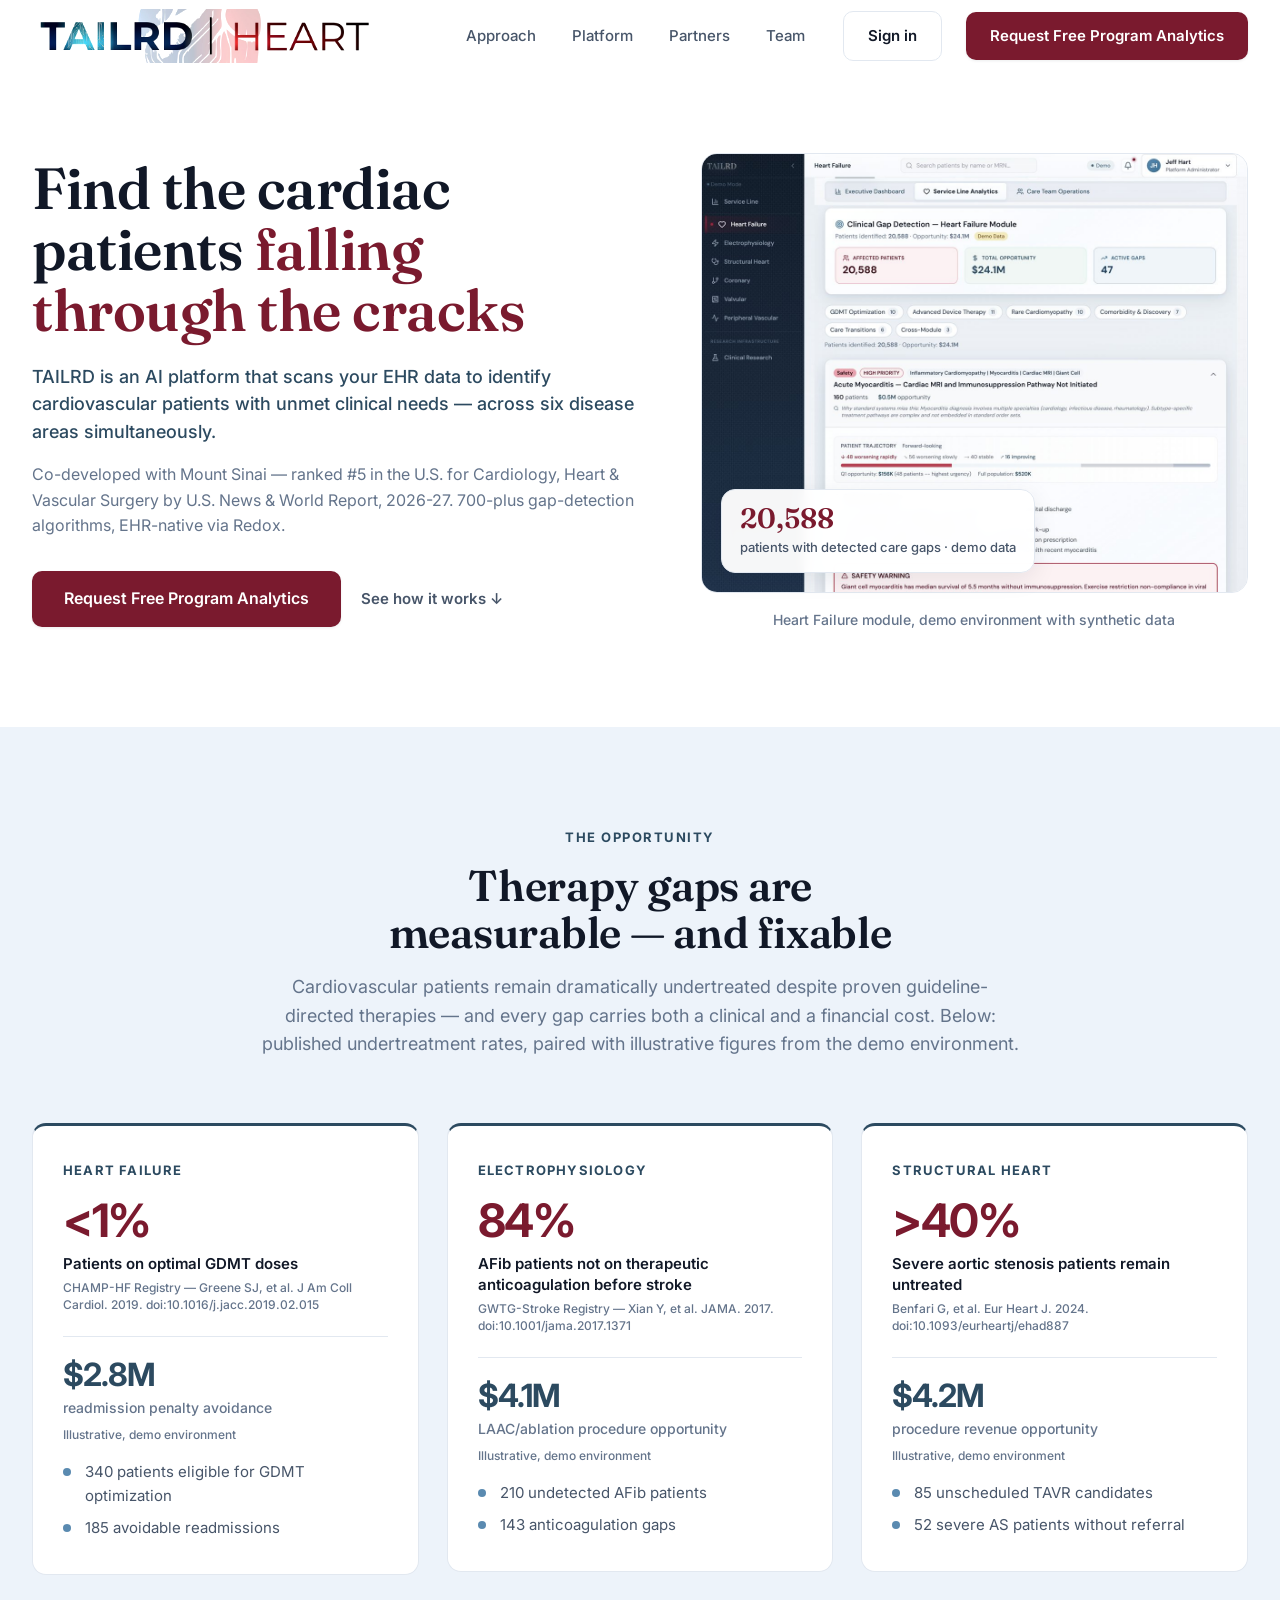
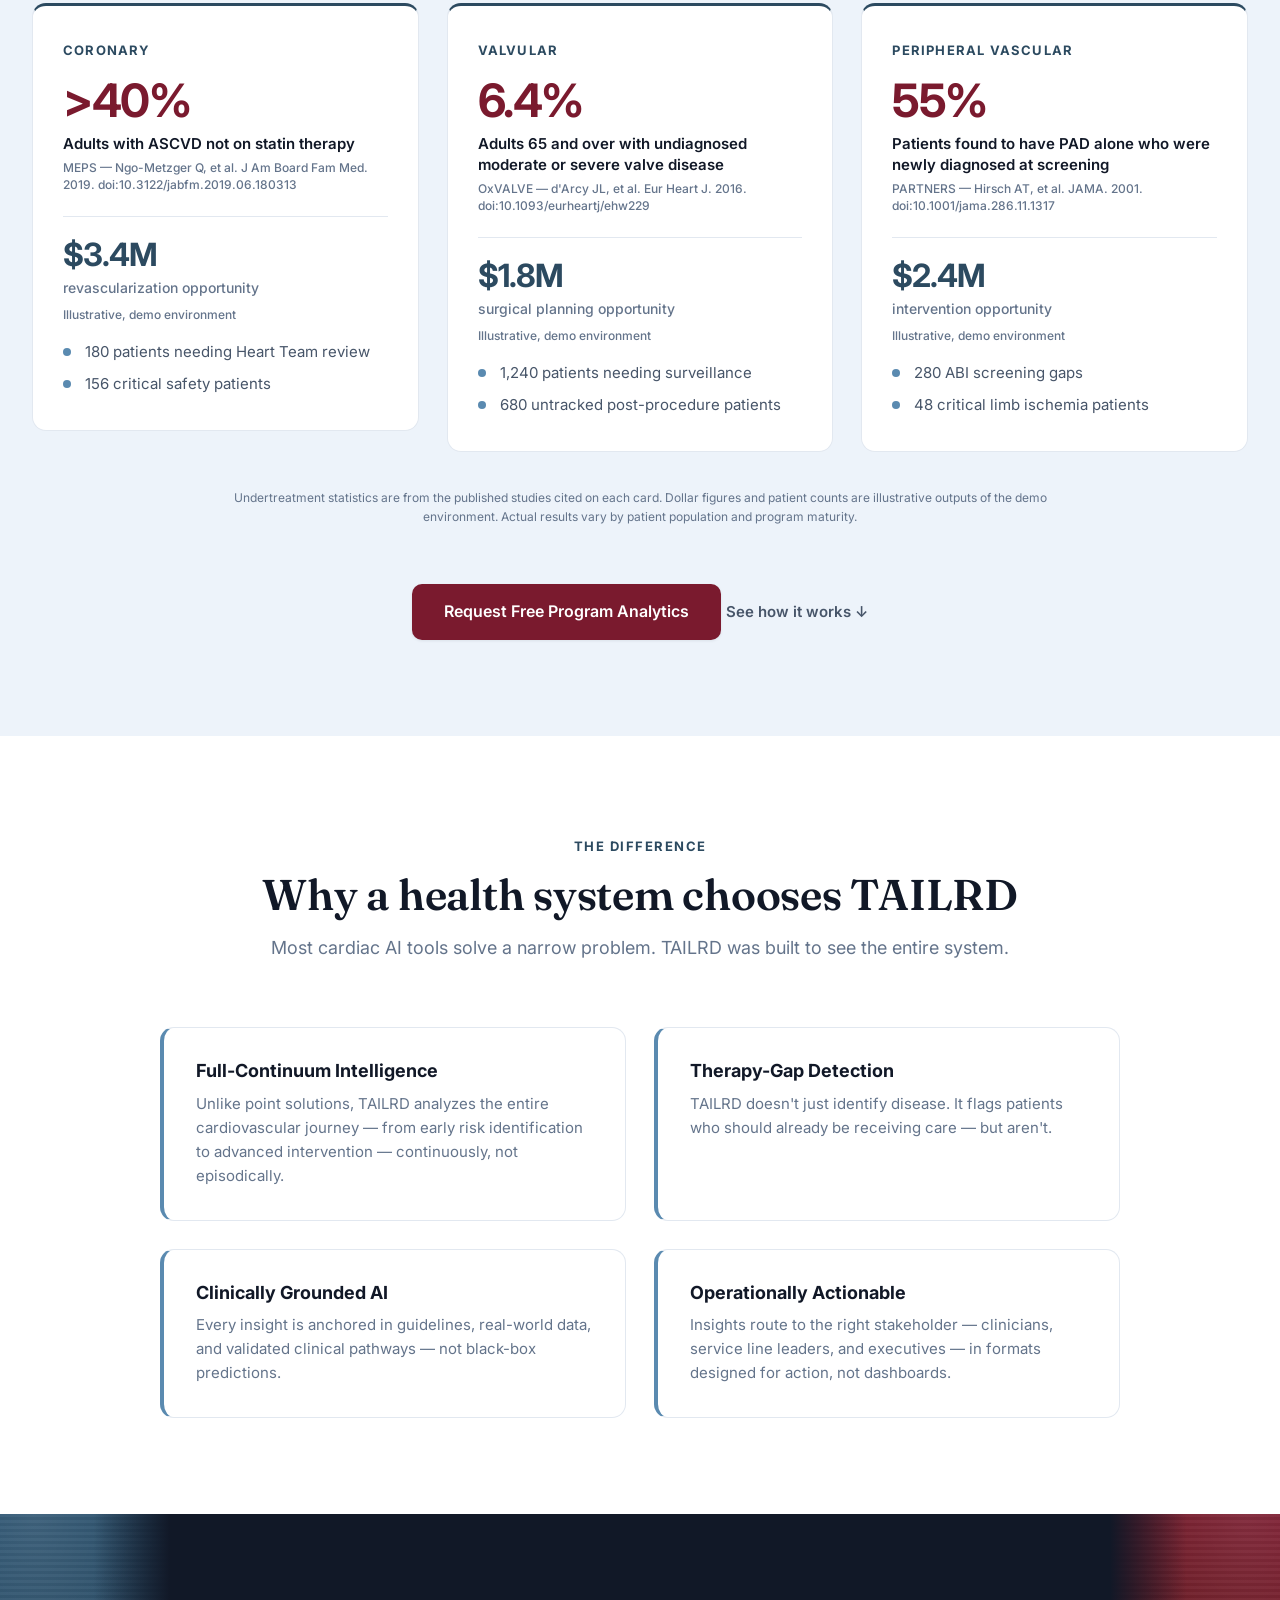
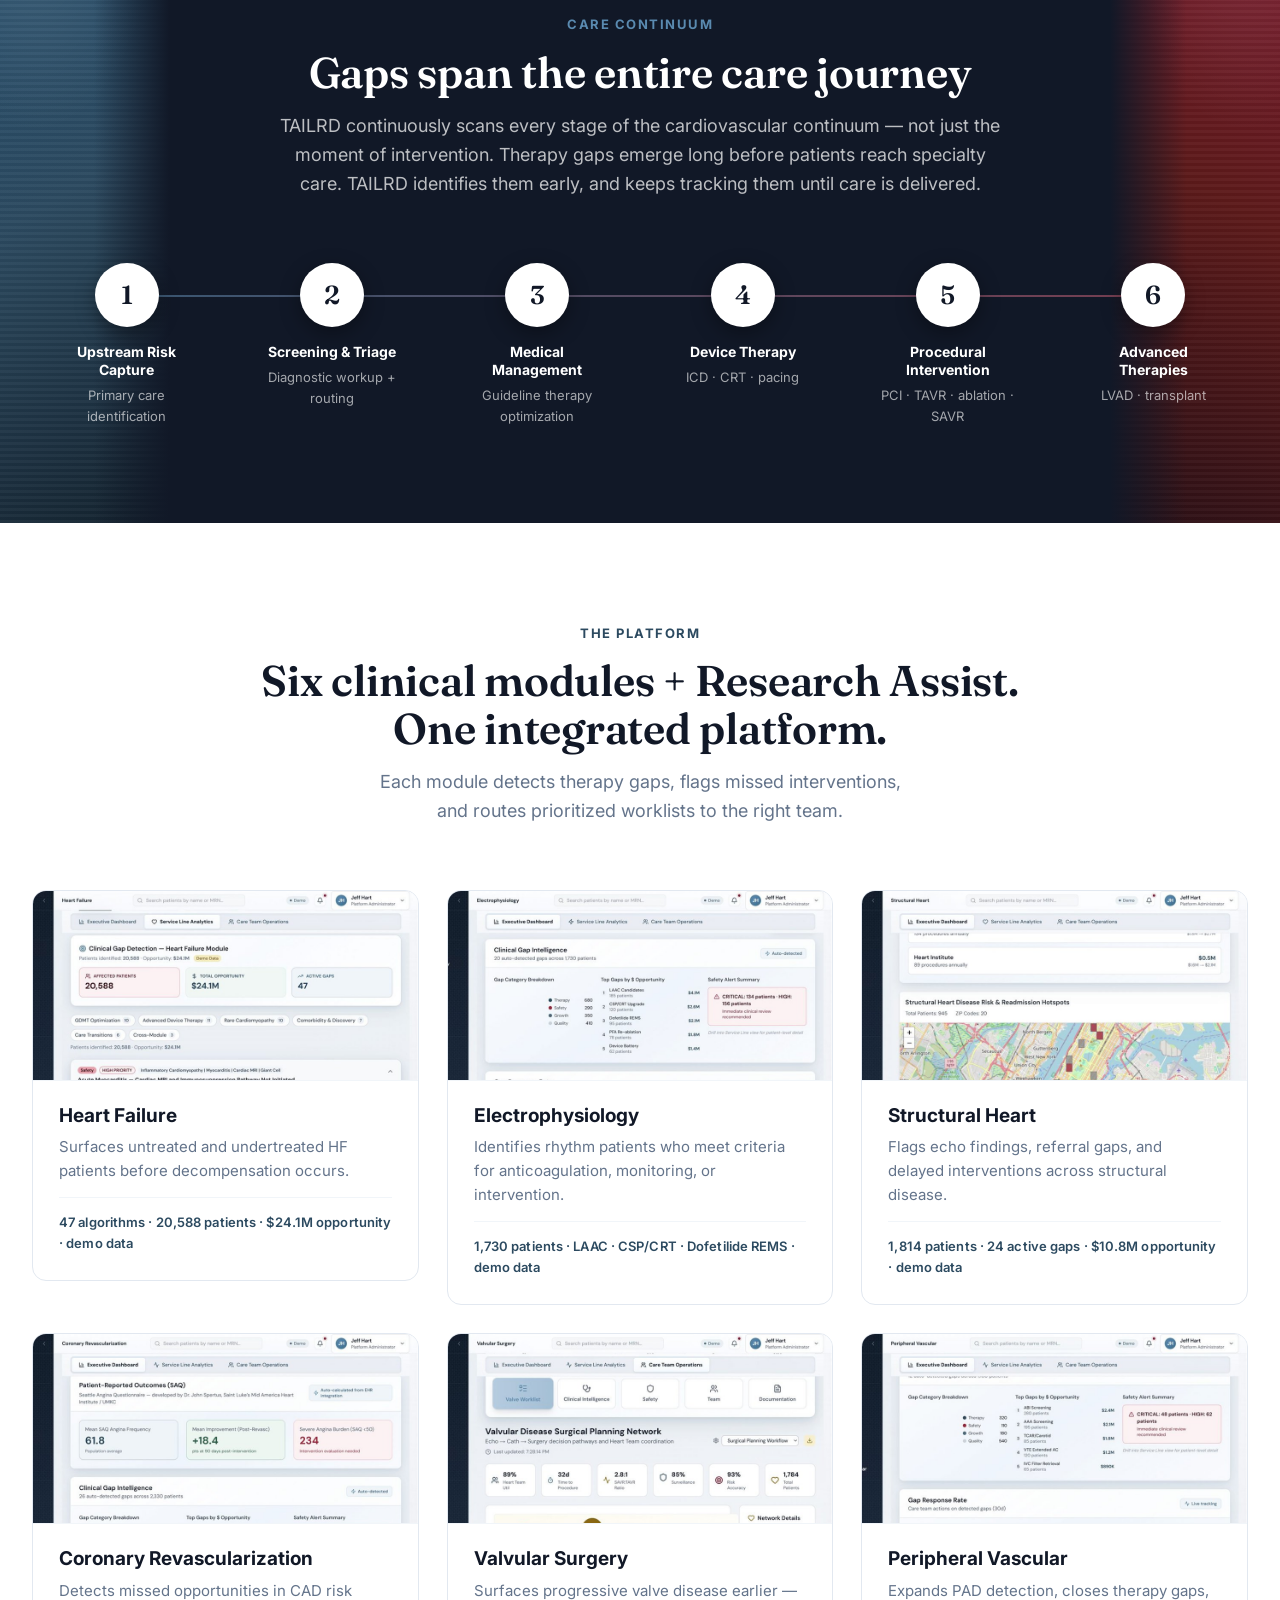
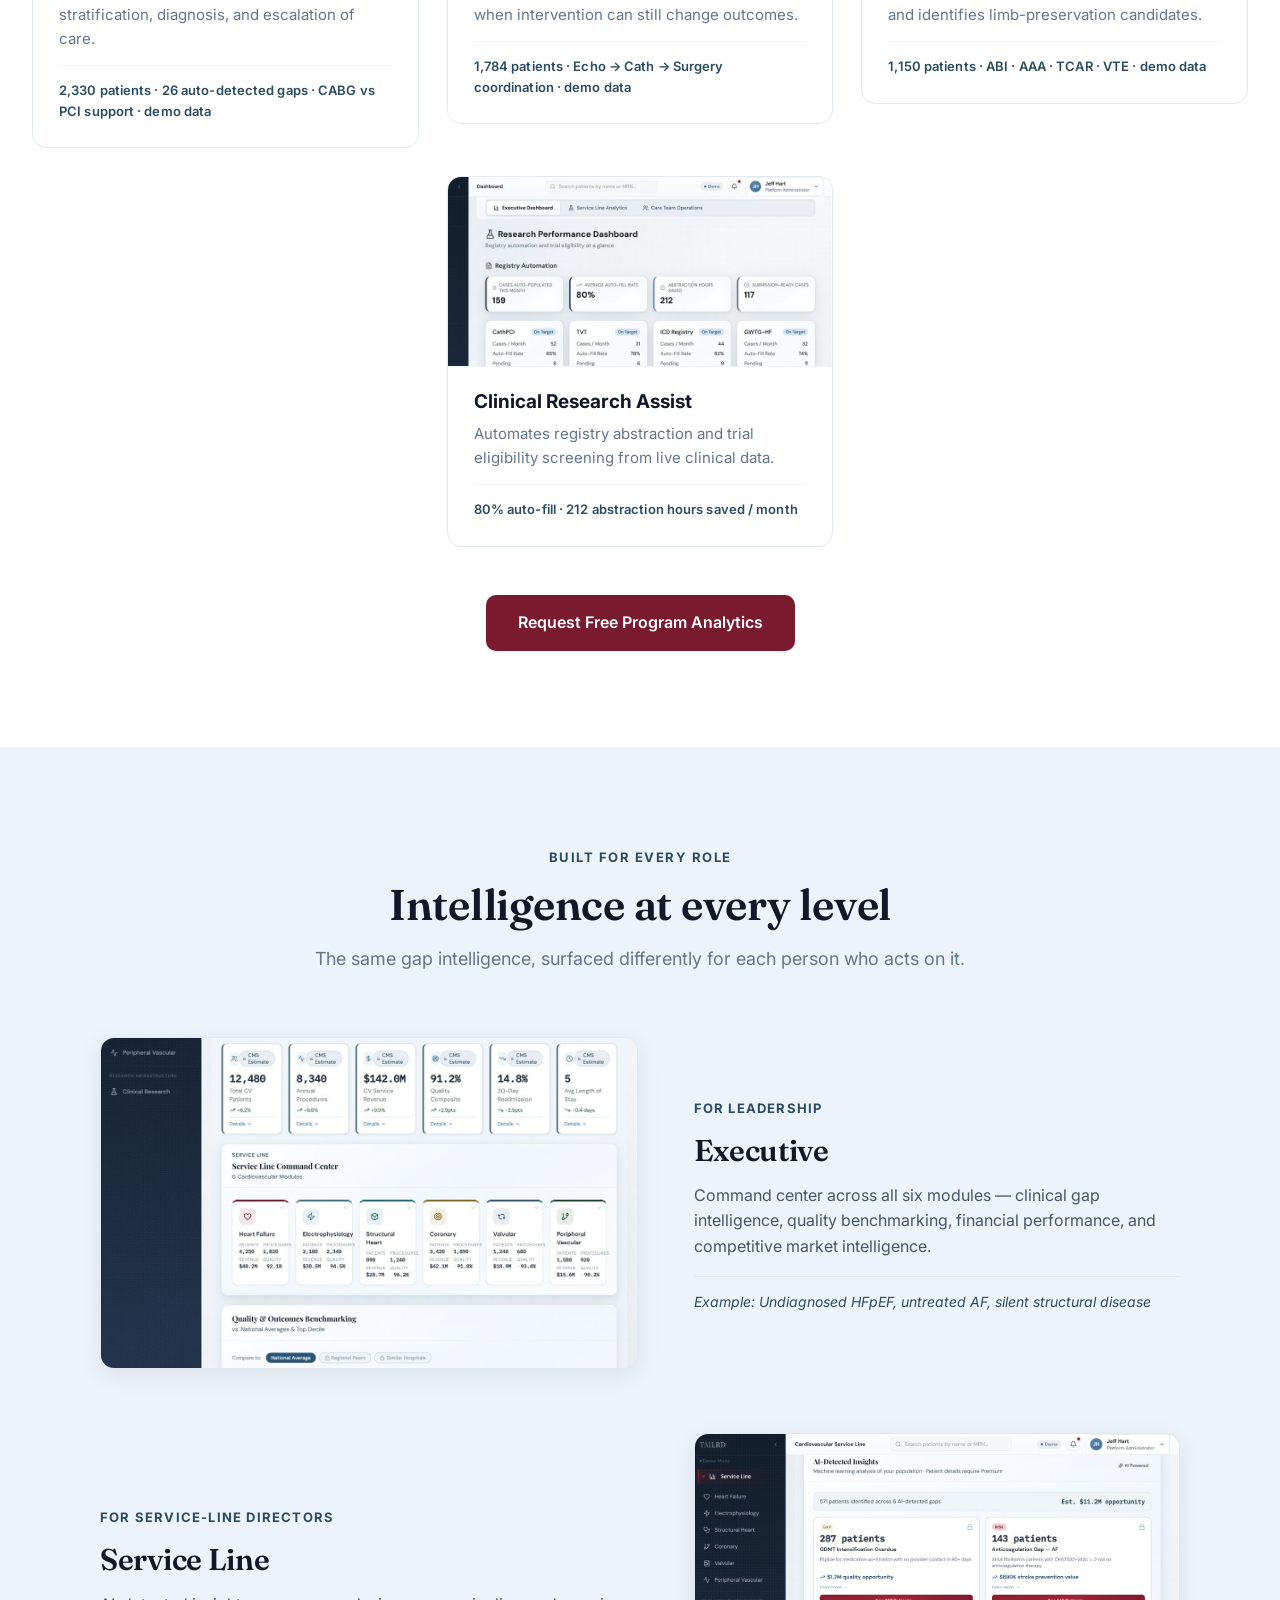
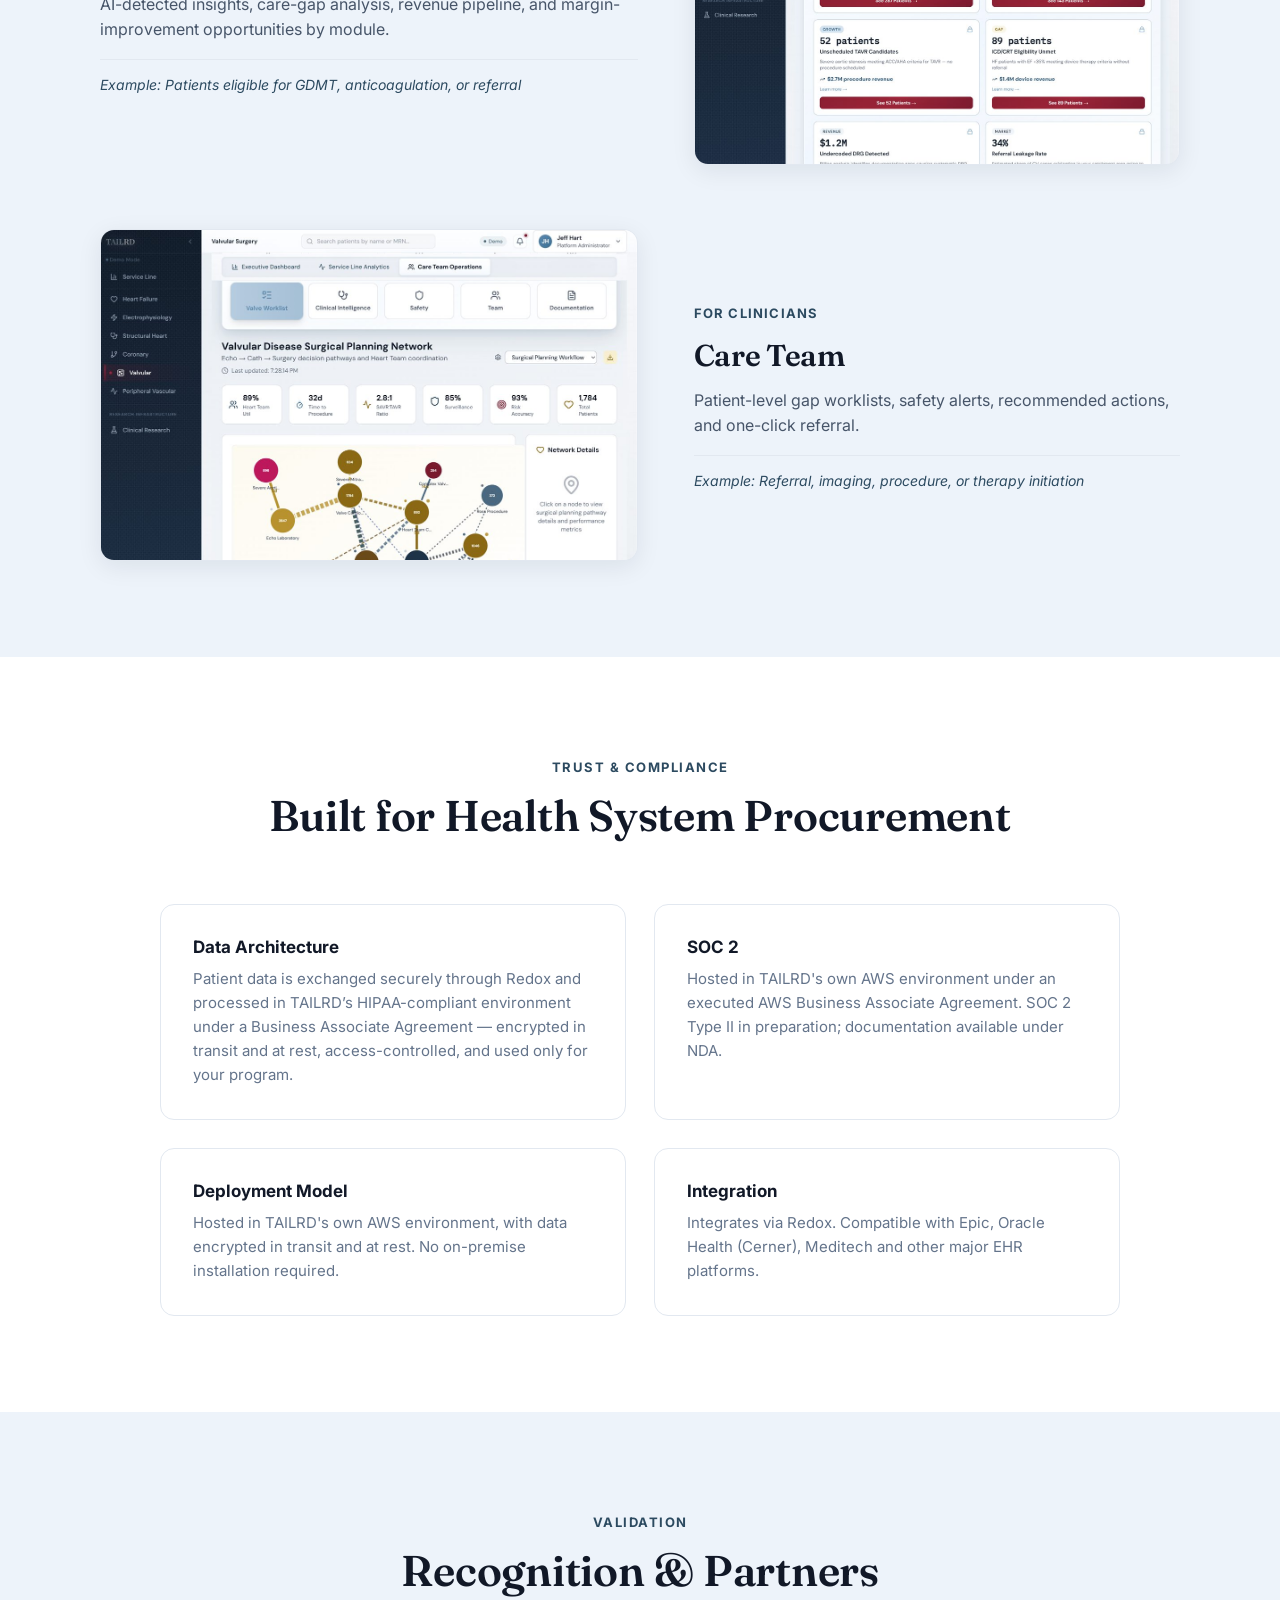
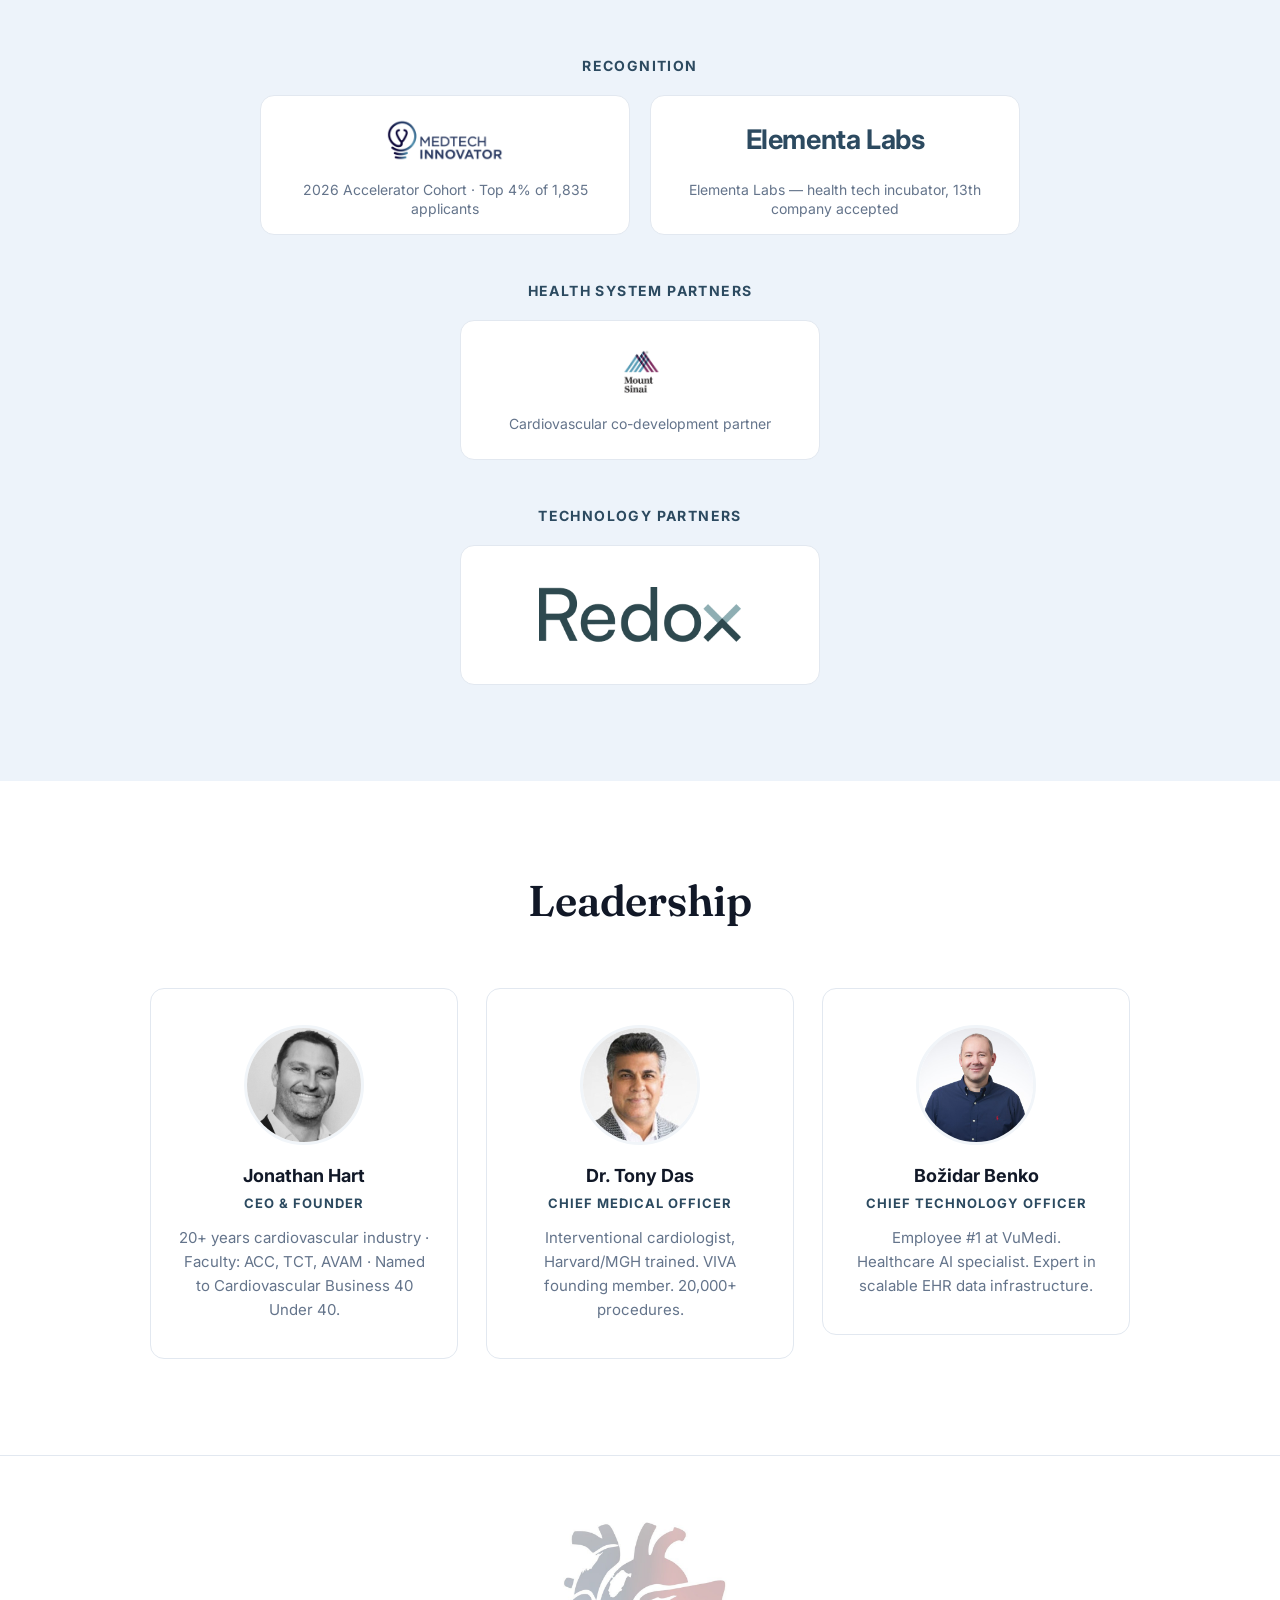
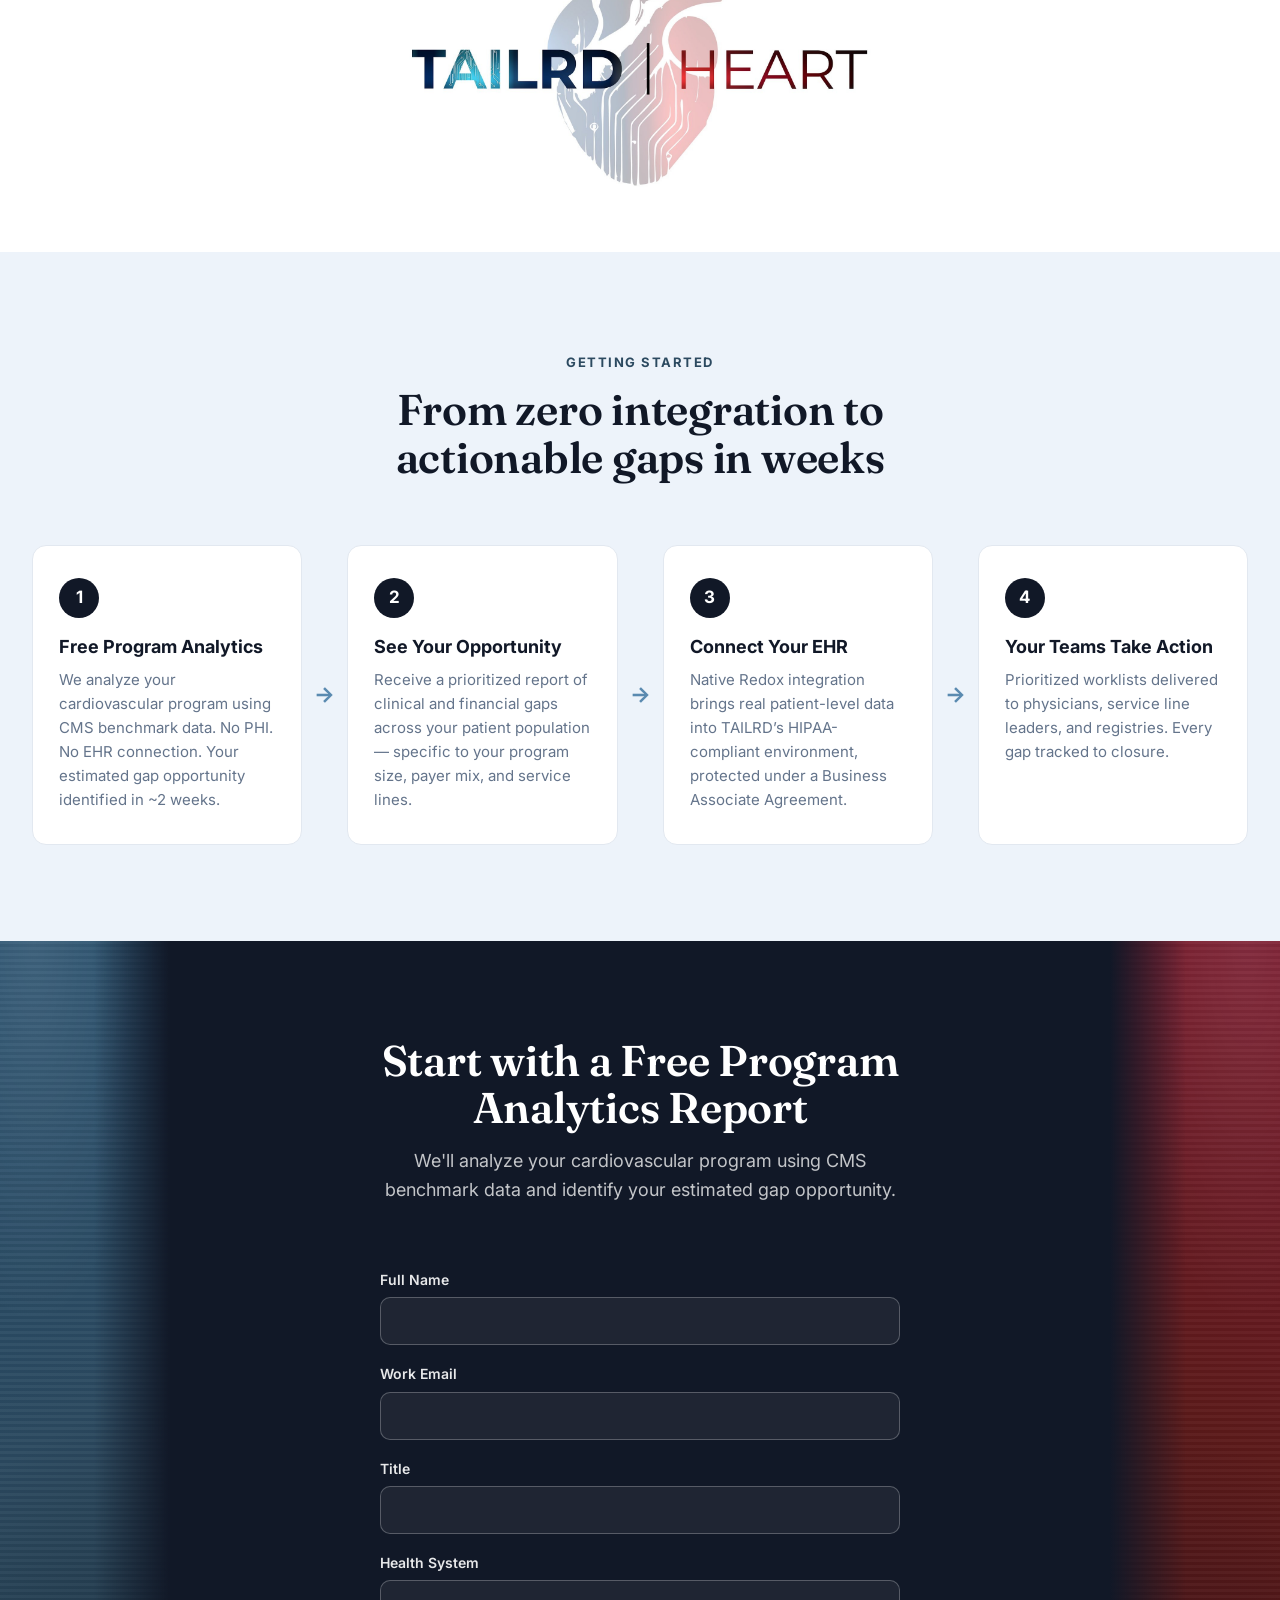
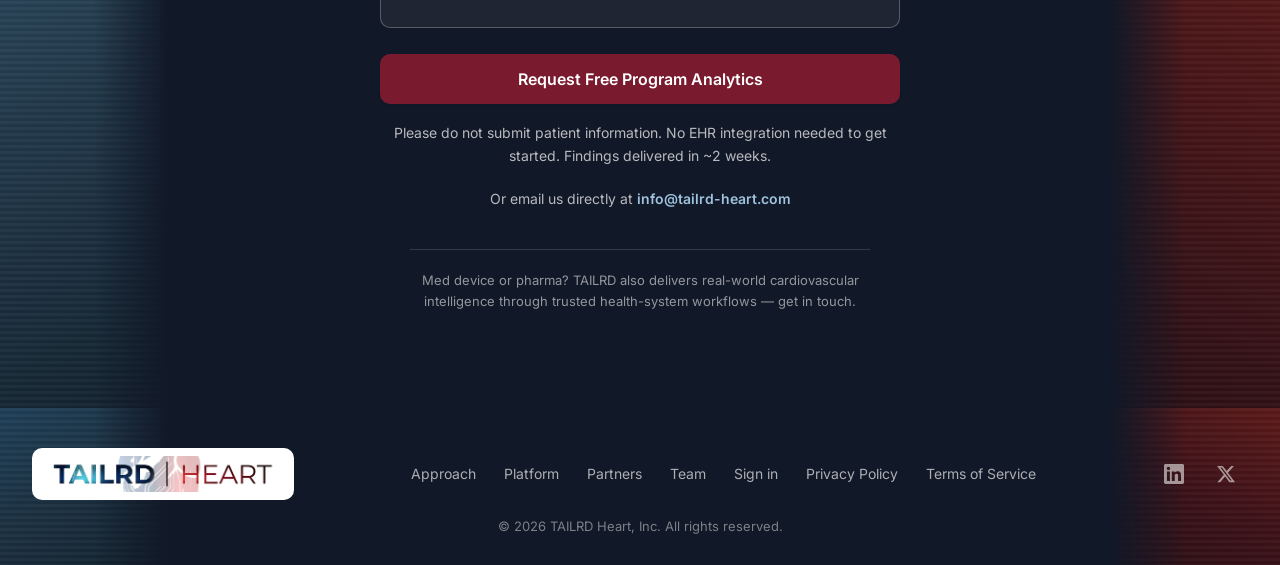
==== commit 95cafc94: "Claims batch A: 700-plus, demo labelling, restored statistics, AWS hosting wording, a11y and header " ====
--- a/index.html
+++ b/index.html
@@ -4,12 +4,14 @@
 <meta charset="utf-8">
 <meta name="viewport" content="width=device-width, initial-scale=1.0">
 <title>TAILRD | Cardiovascular AI Platform for Health Systems</title>
-<meta name="description" content="TAILRD identifies cardiovascular patients falling through the cracks — 780+ gap detection algorithms across Heart Failure, EP, Structural Heart, Coronary, Valvular, and Peripheral Vascular. EHR-native via Redox.">
+<meta name="description" content="TAILRD identifies cardiovascular patients falling through the cracks — 700-plus gap detection algorithms across Heart Failure, EP, Structural Heart, Coronary, Valvular, and Peripheral Vascular. EHR-native via Redox.">
 <meta property="og:title" content="TAILRD | Cardiovascular AI Platform">
-<meta property="og:description" content="Find the cardiac patients falling through the cracks. 780+ algorithms. 6 clinical modules. EHR-native.">
+<meta property="og:description" content="Find the cardiac patients falling through the cracks. 700-plus algorithms. 6 clinical modules. EHR-native.">
 <meta property="og:image" content="https://tailrd-heart.com/assets/logo.png">
+<meta property="og:image:alt" content="TAILRD | Heart logo">
 <meta property="og:url" content="https://tailrd-heart.com">
 <meta property="og:type" content="website">
+<meta property="og:site_name" content="TAILRD | Heart">
 <meta name="twitter:card" content="summary_large_image">
 <meta name="twitter:title" content="TAILRD | Cardiovascular AI Platform">
 <meta name="twitter:description" content="Find the cardiac patients falling through the cracks.">
@@ -19,7 +21,21 @@
 <link rel="preconnect" href="https://fonts.googleapis.com">
 <link rel="preconnect" href="https://fonts.gstatic.com" crossorigin>
 <link href="https://fonts.googleapis.com/css2?family=Fraunces:opsz,wght@9..144,400;9..144,500;9..144,600;9..144,700&family=Inter:wght@400;500;600;700&display=swap" rel="stylesheet">
-<link rel="stylesheet" href="style.css?v=25">
+<link rel="stylesheet" href="style.css?v=26">
+<script type="application/ld+json">
+{
+  "@context": "https://schema.org",
+  "@type": "Organization",
+  "name": "TAILRD | Heart",
+  "legalName": "TAILRD LTD",
+  "url": "https://tailrd-heart.com",
+  "logo": "https://tailrd-heart.com/assets/logo.png",
+  "sameAs": [
+    "https://www.linkedin.com/company/tailrd-heart",
+    "https://x.com/TAILRD_Heart"
+  ]
+}
+</script>
 <script async src="https://www.googletagmanager.com/gtag/js?id=G-D26WJ9THJ6"></script>
 <script>
   window.dataLayer = window.dataLayer || [];
@@ -68,7 +84,7 @@
     <div class="hero-copy">
       <h1>Find the cardiac patients <span class="highlight">falling through the cracks</span></h1>
       <p class="hero-definition">TAILRD is an AI platform that scans your EHR data to identify cardiovascular patients with unmet clinical needs — across six disease areas simultaneously.</p>
-      <p class="hero-subhead">Co-developed with Mount Sinai — ranked #5 in the U.S. for Cardiology, Heart &amp; Vascular Surgery by U.S. News &amp; World Report, 2026-27. 780+ gap-detection algorithms, EHR-native via Redox, deployed in production.</p>
+      <p class="hero-subhead">Co-developed with Mount Sinai — ranked #5 in the U.S. for Cardiology, Heart &amp; Vascular Surgery by U.S. News &amp; World Report, 2026-27. 700-plus gap-detection algorithms, EHR-native via Redox.</p>
       <div class="hero-actions">
         <a class="btn btn-crimson btn-lg" href="#contact">Request Free Program Analytics</a>
         <a class="hero-secondary-link" href="#how-it-works">See how it works ↓</a>
@@ -76,13 +92,13 @@
     </div>
     <div class="hero-visual">
       <div class="hero-panel">
-        <img src="assets/screenshots/hf-module.jpg" alt="TAILRD Heart Failure module showing live gap detection across a patient population">
+        <img src="assets/screenshots/hf-module.jpg" alt="Heart Failure module, demo environment with synthetic data">
         <div class="hero-stat-chip">
           <span class="hero-stat-chip-num">20,588</span>
-          <span class="hero-stat-chip-label">patients with detected care gaps</span>
-        </div>
-      </div>
-      <p class="hero-visual-caption">Heart Failure module — live gap detection</p>
+          <span class="hero-stat-chip-label">patients with detected care gaps · demo data</span>
+        </div>
+      </div>
+      <p class="hero-visual-caption">Heart Failure module, demo environment with synthetic data</p>
     </div>
   </div>
 </section>
@@ -93,7 +109,7 @@
     <div class="section-header">
       <span class="section-kicker">The opportunity</span>
       <h2>Therapy gaps are measurable — and fixable</h2>
-      <p>Cardiovascular patients remain dramatically undertreated despite proven guideline-directed therapies — and every gap carries both a clinical and a financial cost. Below: published undertreatment rates, paired with the estimated annual opportunity for a 400-bed program.</p>
+      <p>Cardiovascular patients remain dramatically undertreated despite proven guideline-directed therapies — and every gap carries both a clinical and a financial cost. Below: published undertreatment rates, paired with illustrative figures from the demo environment.</p>
     </div>
     <div class="impact-grid">
       <div class="impact-card reveal">
@@ -122,7 +138,7 @@
       </div>
       <div class="impact-card reveal">
         <div class="impact-module">Structural Heart</div>
-        <div class="impact-stat">40%</div>
+        <div class="impact-stat">&gt;40%</div>
         <div class="impact-stat-label">Severe aortic stenosis patients remain untreated<span class="impact-source">Benfari G, et al. Eur Heart J. 2024. doi:10.1093/eurheartj/ehad887</span></div>
         <div class="impact-divider"></div>
         <div class="impact-roi">$4.2M</div>
@@ -134,6 +150,9 @@
       </div>
       <div class="impact-card reveal">
         <div class="impact-module">Coronary</div>
+        <div class="impact-stat">&gt;40%</div>
+        <div class="impact-stat-label">Adults with ASCVD not on statin therapy<span class="impact-source">MEPS — Ngo-Metzger Q, et al. J Am Board Fam Med. 2019. doi:10.3122/jabfm.2019.06.180313</span></div>
+        <div class="impact-divider"></div>
         <div class="impact-roi">$3.4M</div>
         <div class="impact-roi-label">revascularization opportunity<span class="impact-source">Illustrative, demo environment</span></div>
         <ul>
@@ -143,6 +162,9 @@
       </div>
       <div class="impact-card reveal">
         <div class="impact-module">Valvular</div>
+        <div class="impact-stat">6.4%</div>
+        <div class="impact-stat-label">Adults 65 and over with undiagnosed moderate or severe valve disease<span class="impact-source">OxVALVE — d'Arcy JL, et al. Eur Heart J. 2016. doi:10.1093/eurheartj/ehw229</span></div>
+        <div class="impact-divider"></div>
         <div class="impact-roi">$1.8M</div>
         <div class="impact-roi-label">surgical planning opportunity<span class="impact-source">Illustrative, demo environment</span></div>
         <ul>
@@ -152,6 +174,9 @@
       </div>
       <div class="impact-card reveal">
         <div class="impact-module">Peripheral Vascular</div>
+        <div class="impact-stat">55%</div>
+        <div class="impact-stat-label">Patients found to have PAD alone who were newly diagnosed at screening<span class="impact-source">PARTNERS — Hirsch AT, et al. JAMA. 2001. doi:10.1001/jama.286.11.1317</span></div>
+        <div class="impact-divider"></div>
         <div class="impact-roi">$2.4M</div>
         <div class="impact-roi-label">intervention opportunity<span class="impact-source">Illustrative, demo environment</span></div>
         <ul>
@@ -160,7 +185,7 @@
         </ul>
       </div>
     </div>
-    <p class="impact-disclaimer">Clinical rates from CHAMP-HF, OxVALVE, PARTNERS, and MEPS registries and published society data (ACC, AHA, Eur Heart J). Financial estimates apply CMS reimbursement benchmarks to a 400-bed program. Actual results vary by patient population and program maturity.</p>
+    <p class="impact-disclaimer">Undertreatment statistics are from the published studies cited on each card. Dollar figures and patient counts are illustrative outputs of the demo environment. Actual results vary by patient population and program maturity.</p>
     <div class="section-cta">
       <a class="btn btn-crimson btn-lg" href="#contact">Request Free Program Analytics</a>
       <a class="section-cta-link" href="#how-it-works">See how it works ↓</a>
@@ -173,7 +198,7 @@
   <div class="container">
     <div class="section-header">
       <span class="section-kicker">The difference</span>
-      <h2>Why health systems choose TAILRD</h2>
+      <h2>Why a health system chooses TAILRD</h2>
       <p>Most cardiac AI tools solve a narrow problem. TAILRD was built to see the entire system.</p>
     </div>
     <div class="diff-grid">
@@ -256,7 +281,7 @@
         <div class="module-body">
           <h3>Heart Failure</h3>
           <p>Surfaces untreated and undertreated HF patients before decompensation occurs.</p>
-          <p class="module-metric">47 algorithms · 20,588 patients · $24.1M opportunity</p>
+          <p class="module-metric">47 algorithms · 20,588 patients · $24.1M opportunity · demo data</p>
         </div>
       </article>
       <article class="module-card reveal">
@@ -264,7 +289,7 @@
         <div class="module-body">
           <h3>Electrophysiology</h3>
           <p>Identifies rhythm patients who meet criteria for anticoagulation, monitoring, or intervention.</p>
-          <p class="module-metric">1,730 patients · LAAC · CSP/CRT · Dofetilide REMS</p>
+          <p class="module-metric">1,730 patients · LAAC · CSP/CRT · Dofetilide REMS · demo data</p>
         </div>
       </article>
       <article class="module-card reveal">
@@ -272,7 +297,7 @@
         <div class="module-body">
           <h3>Structural Heart</h3>
           <p>Flags echo findings, referral gaps, and delayed interventions across structural disease.</p>
-          <p class="module-metric">1,814 patients · 24 active gaps · $10.8M opportunity</p>
+          <p class="module-metric">1,814 patients · 24 active gaps · $10.8M opportunity · demo data</p>
         </div>
       </article>
       <article class="module-card reveal">
@@ -280,7 +305,7 @@
         <div class="module-body">
           <h3>Coronary Revascularization</h3>
           <p>Detects missed opportunities in CAD risk stratification, diagnosis, and escalation of care.</p>
-          <p class="module-metric">2,330 patients · 26 auto-detected gaps · CABG vs PCI support</p>
+          <p class="module-metric">2,330 patients · 26 auto-detected gaps · CABG vs PCI support · demo data</p>
         </div>
       </article>
       <article class="module-card reveal">
@@ -288,7 +313,7 @@
         <div class="module-body">
           <h3>Valvular Surgery</h3>
           <p>Surfaces progressive valve disease earlier — when intervention can still change outcomes.</p>
-          <p class="module-metric">1,784 patients · Echo → Cath → Surgery coordination</p>
+          <p class="module-metric">1,784 patients · Echo → Cath → Surgery coordination · demo data</p>
         </div>
       </article>
       <article class="module-card reveal">
@@ -296,7 +321,7 @@
         <div class="module-body">
           <h3>Peripheral Vascular</h3>
           <p>Expands PAD detection, closes therapy gaps, and identifies limb-preservation candidates.</p>
-          <p class="module-metric">1,150 patients · ABI · AAA · TCAR · VTE</p>
+          <p class="module-metric">1,150 patients · ABI · AAA · TCAR · VTE · demo data</p>
         </div>
       </article>
       <article class="module-card reveal">
@@ -324,7 +349,7 @@
     </div>
     <div class="tier-rows">
       <div class="tier-row reveal">
-        <div class="tier-media"><img src="assets/screenshots/serviceline-financial.jpg" alt="Executive financial and margin benchmarking dashboard" loading="lazy"></div>
+        <div class="tier-media"><img src="assets/screenshots/serviceline-command-center.jpg" alt="Service Line Command Center across six cardiovascular modules with quality benchmarking, demo data" loading="lazy"></div>
         <div class="tier-content">
           <span class="tier-kicker">For leadership</span>
           <h3>Executive</h3>
@@ -342,7 +367,7 @@
         </div>
       </div>
       <div class="tier-row reveal">
-        <div class="tier-media"><img src="assets/screenshots/coronary-module.jpg" alt="Care team patient-level gap worklist view" loading="lazy"></div>
+        <div class="tier-media"><img src="assets/screenshots/valvular-module.jpg" alt="Valvular Surgery care team view showing a surgical planning network, demo data" loading="lazy"></div>
         <div class="tier-content">
           <span class="tier-kicker">For clinicians</span>
           <h3>Care Team</h3>
@@ -367,16 +392,16 @@
         <p>Patient data is exchanged securely through Redox and processed in TAILRD’s HIPAA-compliant environment under a Business Associate Agreement — encrypted in transit and at rest, access-controlled, and used only for your program.</p>
       </div>
       <div class="security-card reveal">
-        <h3>SOC 2 &amp; HITRUST</h3>
-        <p>TAILRD runs on Aptible's HITRUST CSF certified, SOC 2 audited infrastructure, inheriting its platform-level security and compliance controls. SOC 2 Type II in preparation; documentation available under NDA.</p>
+        <h3>SOC 2</h3>
+        <p>Hosted in TAILRD's own AWS environment under an executed AWS Business Associate Agreement. SOC 2 Type II in preparation; documentation available under NDA.</p>
       </div>
       <div class="security-card reveal">
         <h3>Deployment Model</h3>
-        <p>Deployed on AWS through Aptible's HITRUST-certified managed platform — containers, managed PostgreSQL, and networking are handled by Aptible, so TAILRD inherits compliant infrastructure without operating its own. No on-premise installation required.</p>
+        <p>Hosted in TAILRD's own AWS environment, with data encrypted in transit and at rest. No on-premise installation required.</p>
       </div>
       <div class="security-card reveal">
         <h3>Integration</h3>
-        <p>Integrates via Redox. Compatible with Epic, Cerner, Meditech, and all major EHR platforms. Live in days.</p>
+        <p>Integrates via Redox. Compatible with Epic, Oracle Health (Cerner), Meditech and other major EHR platforms.</p>
       </div>
     </div>
   </div>
@@ -413,13 +438,9 @@
     </div>
     <div class="partners-block">
       <h3 class="partners-subhead">Technology Partners</h3>
-      <div class="partners-grid">
+      <div class="partners-grid partners-grid-solo">
         <a class="partner-card reveal" href="https://redoxengine.com" target="_blank" rel="noopener" aria-label="Redox">
           <img class="partner-logo" src="assets/logos/redox.png" alt="Redox" loading="lazy">
-        </a>
-        <a class="partner-card reveal" href="https://www.aptible.com" target="_blank" rel="noopener" aria-label="Aptible">
-          <span class="partner-logo-text">Aptible</span>
-          <p>HITRUST managed cloud</p>
         </a>
       </div>
     </div>
@@ -485,7 +506,7 @@
       <div class="step-card reveal">
         <div class="step-num">3</div>
         <h3>Connect Your EHR</h3>
-        <p>Native Redox integration brings real patient-level data into TAILRD’s HIPAA-compliant environment, protected under a Business Associate Agreement. Live in days, not months.</p>
+        <p>Native Redox integration brings real patient-level data into TAILRD’s HIPAA-compliant environment, protected under a Business Associate Agreement.</p>
       </div>
       <div class="step-arrow" aria-hidden="true">→</div>
       <div class="step-card reveal">
@@ -506,6 +527,7 @@
     </div>
     <form class="contact-form" action="https://formspree.io/f/xlgpvvvd" method="POST">
       <input type="hidden" name="_subject" value="New TAILRD Lead">
+      <input type="text" name="_gotcha" style="display:none" tabindex="-1" autocomplete="off" aria-hidden="true">
       <div class="form-row">
         <label for="f-name">Full Name</label>
         <input id="f-name" name="name" type="text" required autocomplete="name">
@@ -523,7 +545,7 @@
         <input id="f-org" name="organization" type="text" required autocomplete="organization">
       </div>
       <button class="btn btn-crimson btn-lg form-submit" type="submit">Request Free Program Analytics</button>
-      <p class="form-note">No PHI required. No EHR integration needed to get started. Findings delivered in ~2 weeks.</p>
+      <p class="form-note">Please do not submit patient information. No EHR integration needed to get started. Findings delivered in ~2 weeks.</p>
       <p class="form-alt">Or email us directly at <a href="mailto:info@tailrd-heart.com">info@tailrd-heart.com</a></p>
       <p class="form-aside">Med device or pharma? TAILRD also delivers real-world cardiovascular intelligence through trusted health-system workflows — get in touch.</p>
     </form>
@@ -561,6 +583,6 @@
   </div>
 </footer>
 
-<script src="script.js?v=8"></script>
+<script src="script.js?v=9"></script>
 </body>
 </html>
--- a/style.css
+++ b/style.css
@@ -1005,7 +1005,6 @@
 }
 
 .form-row input:focus {
-    outline: none;
     border-color: var(--porsche-500);
     background: rgba(255, 255, 255, 0.1);
 }
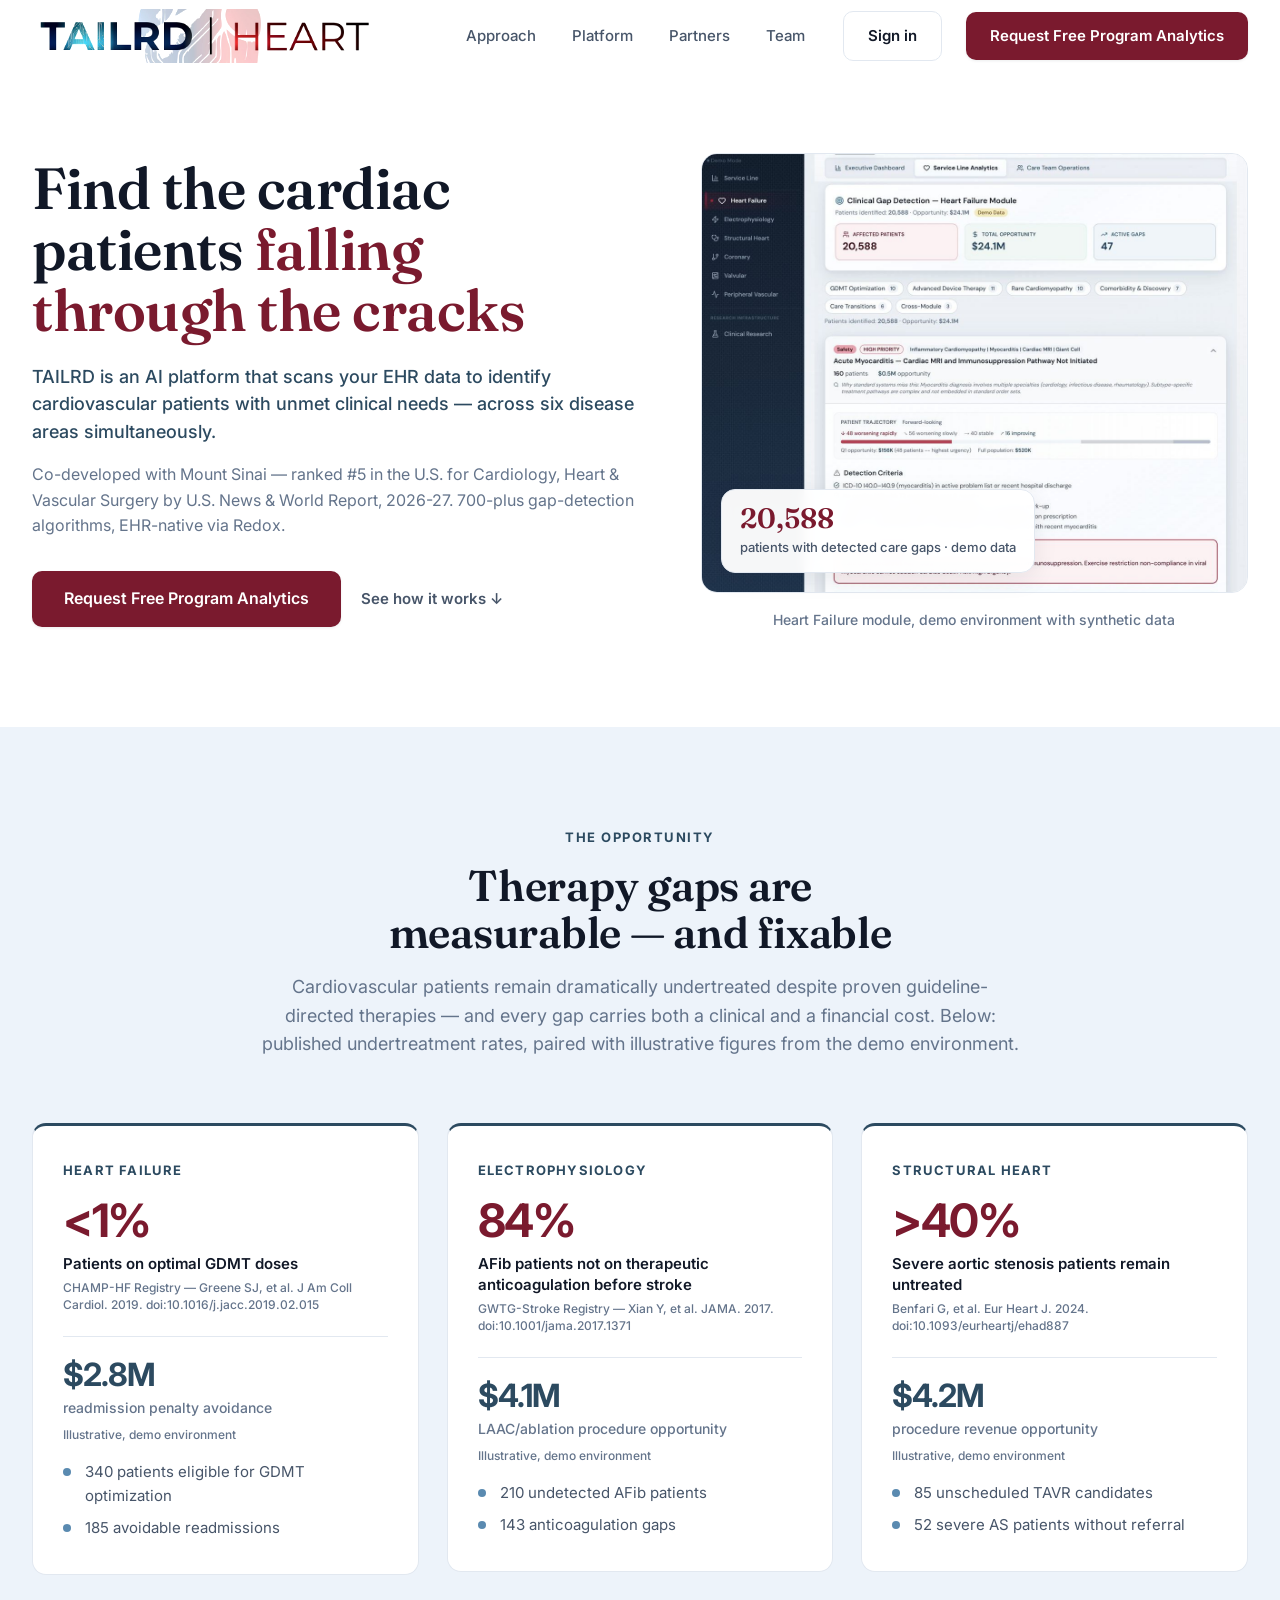
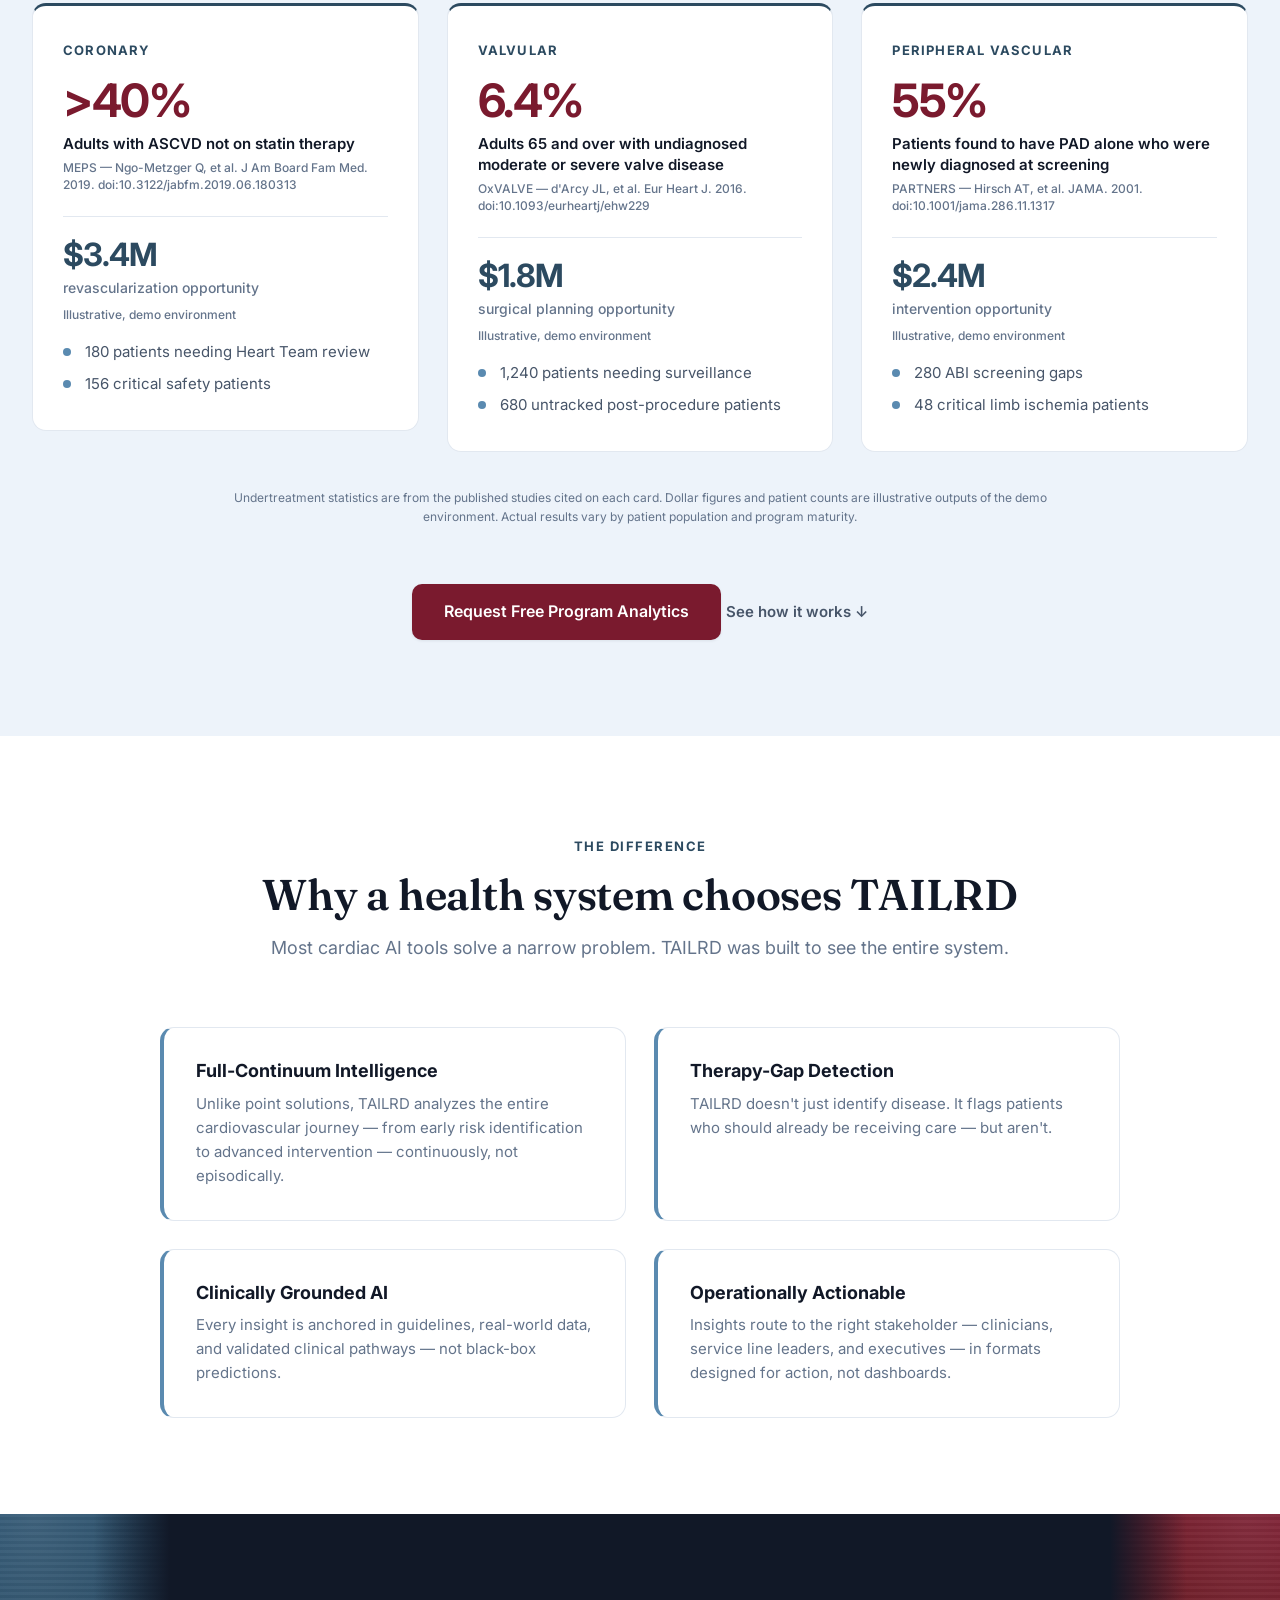
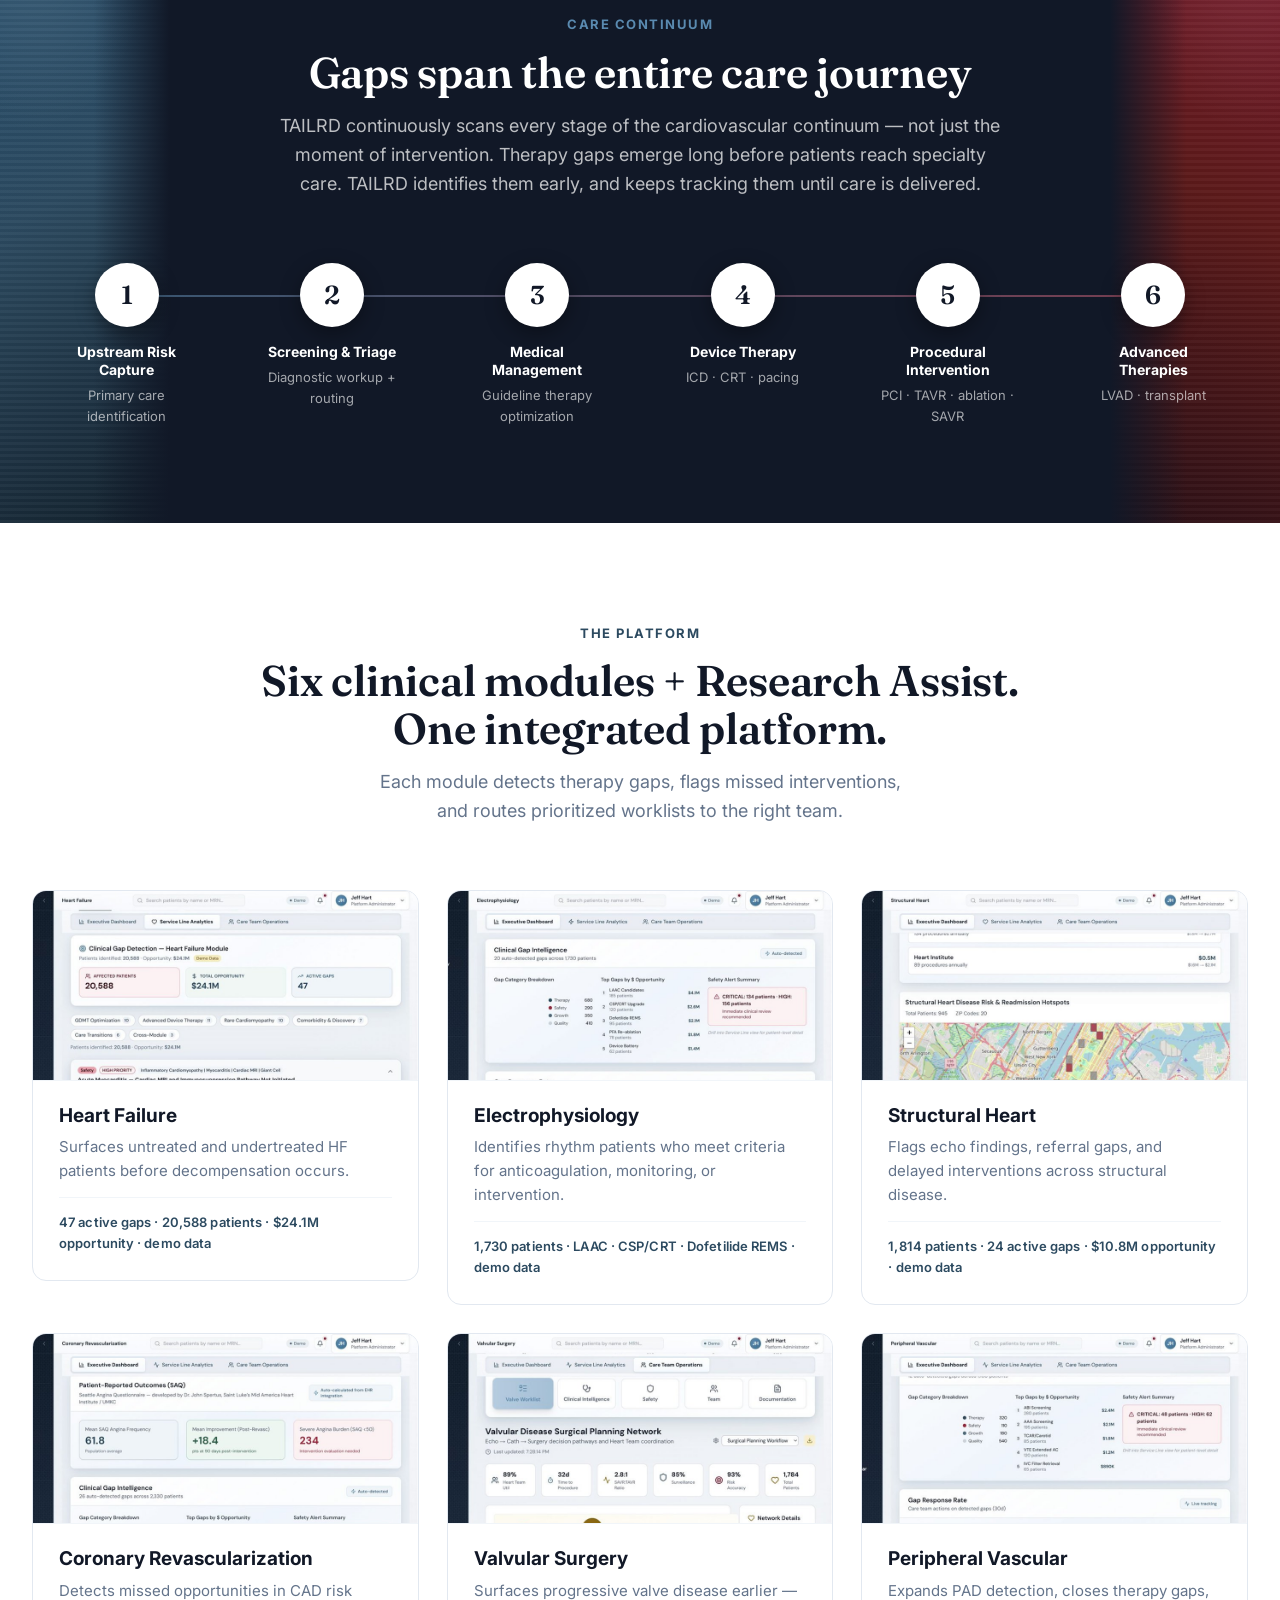
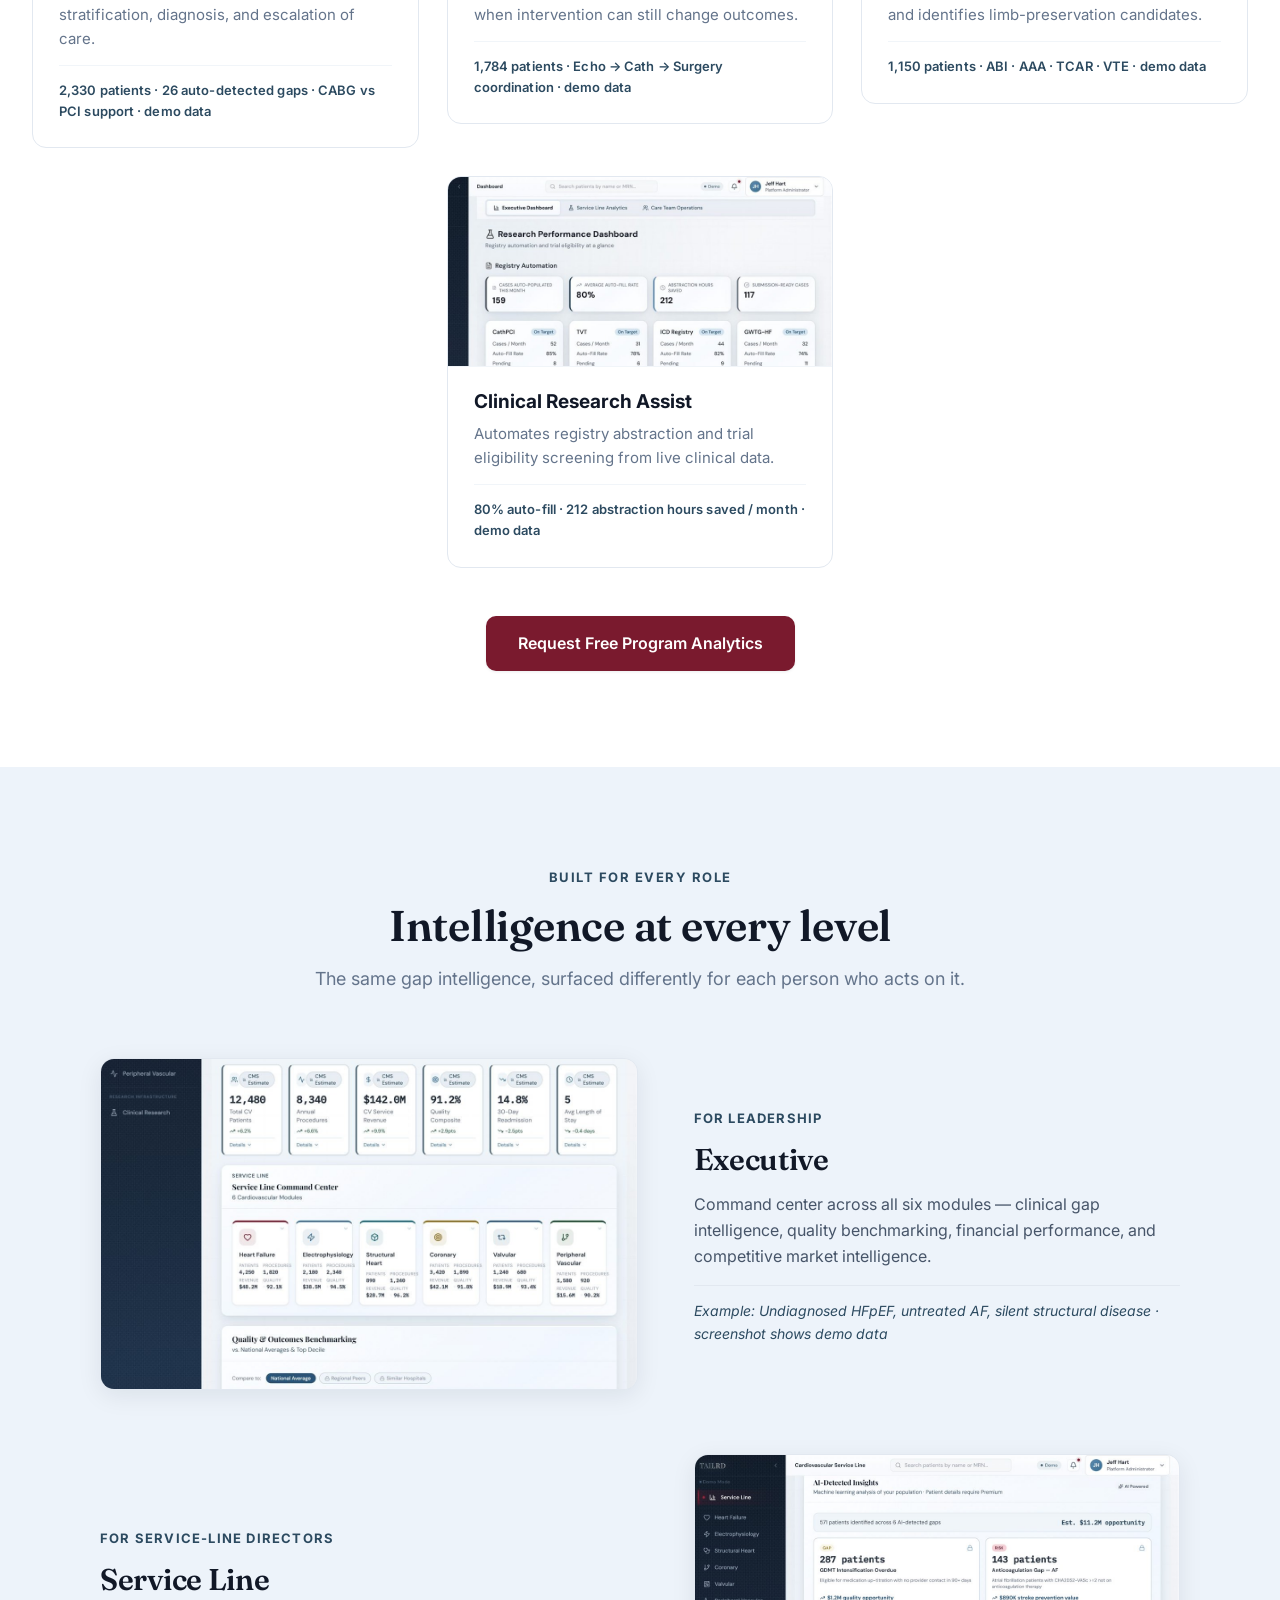
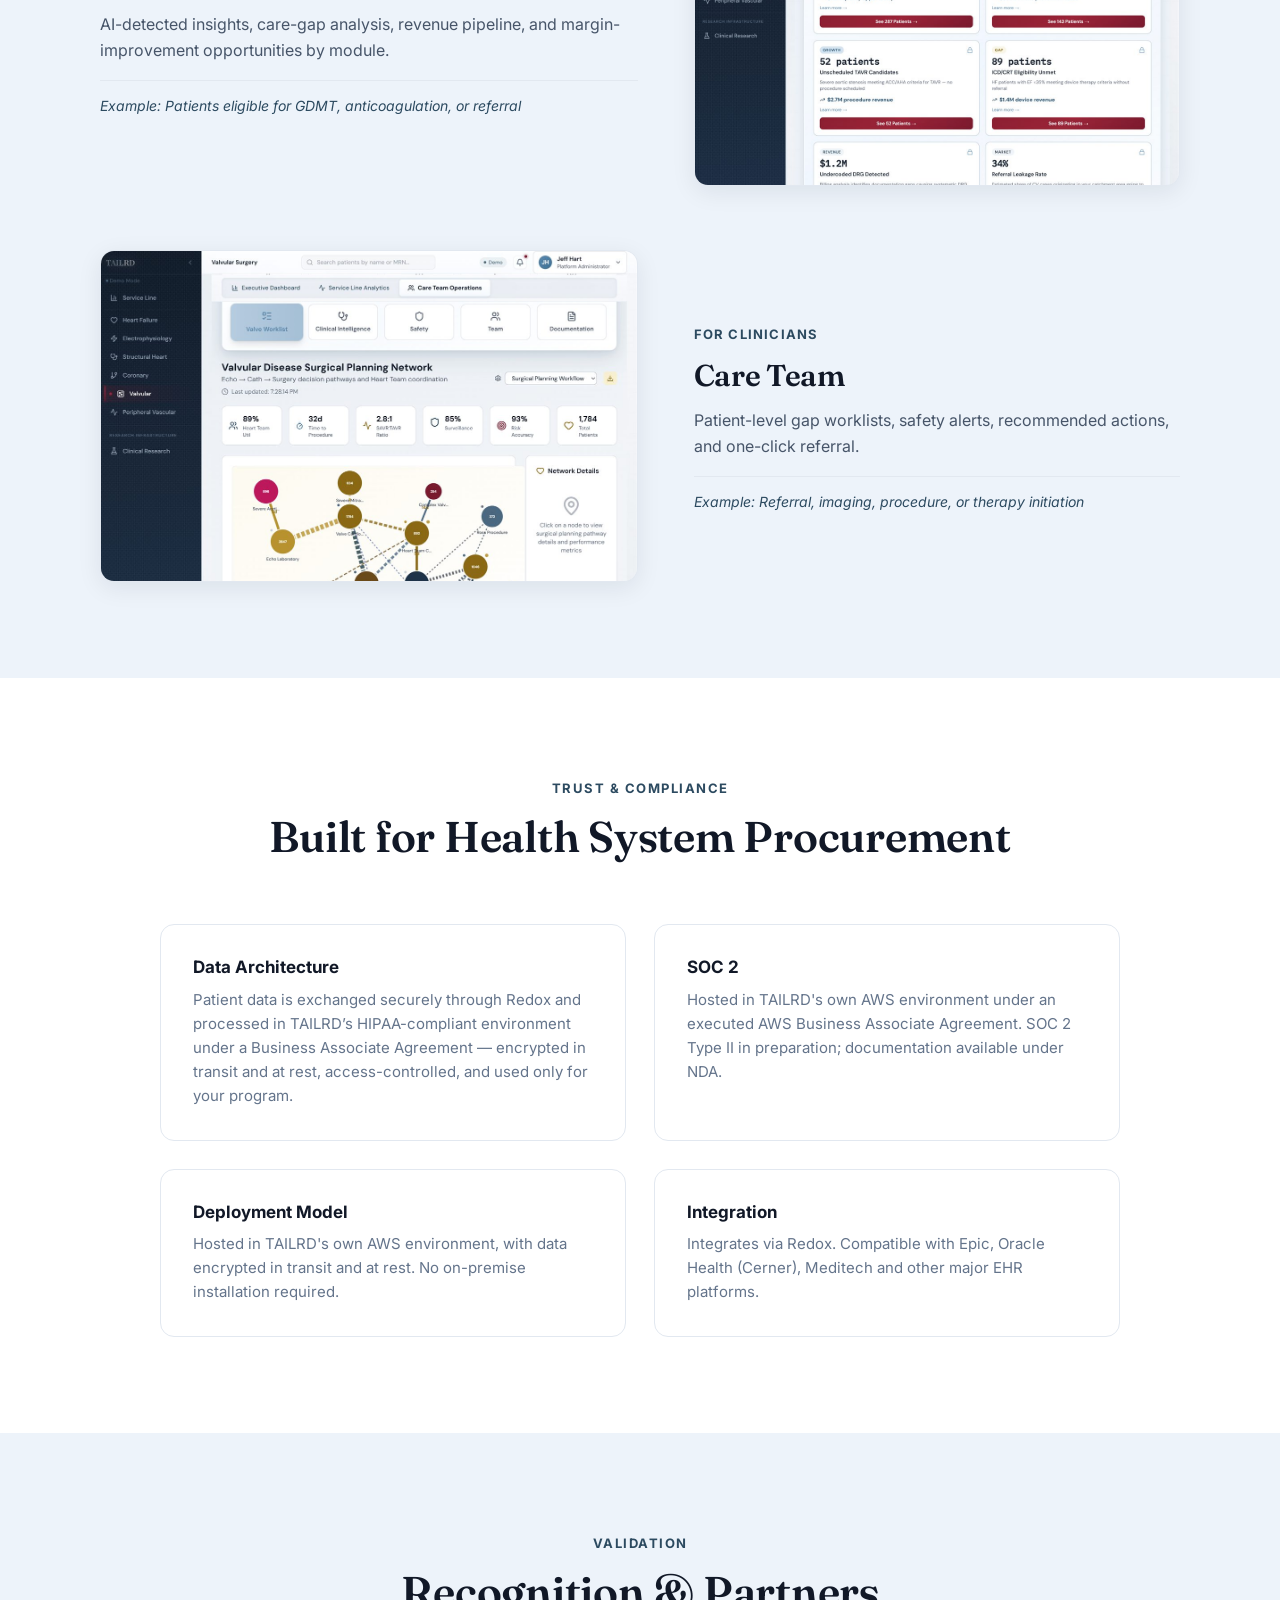
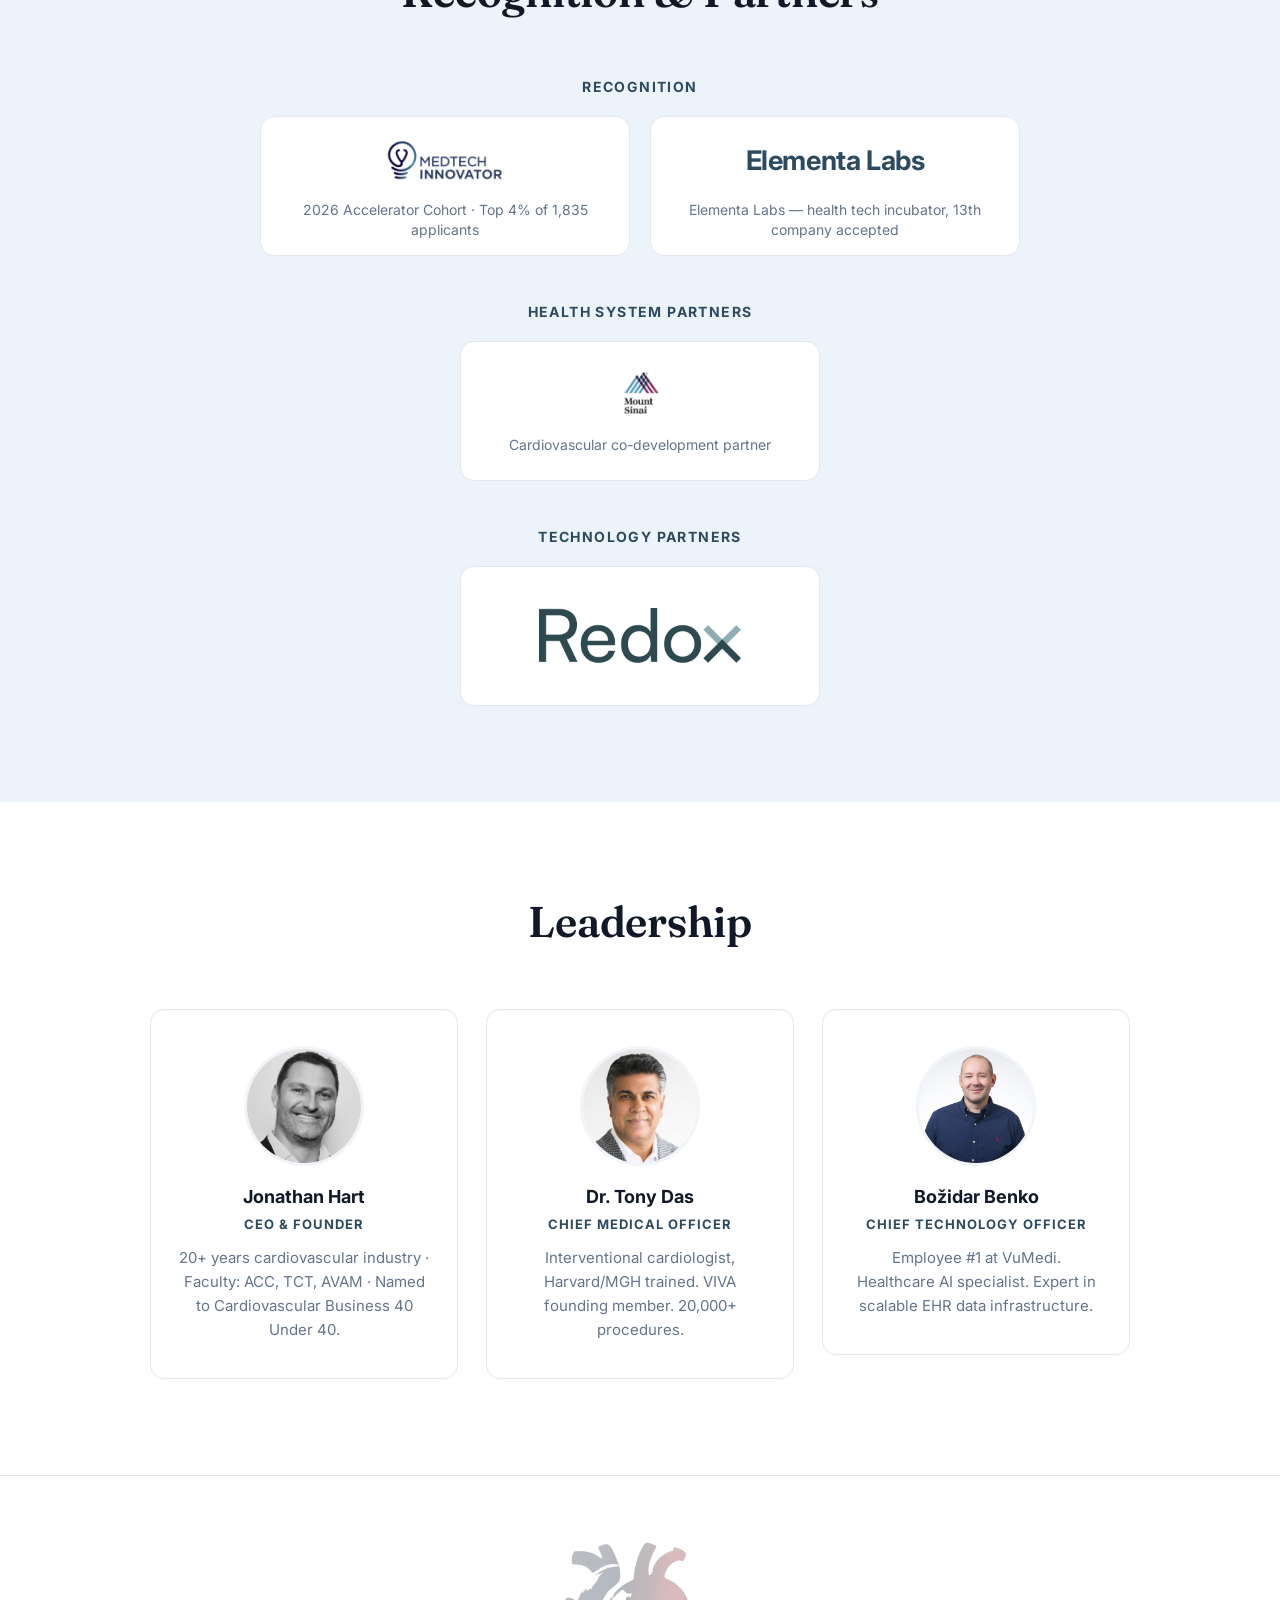
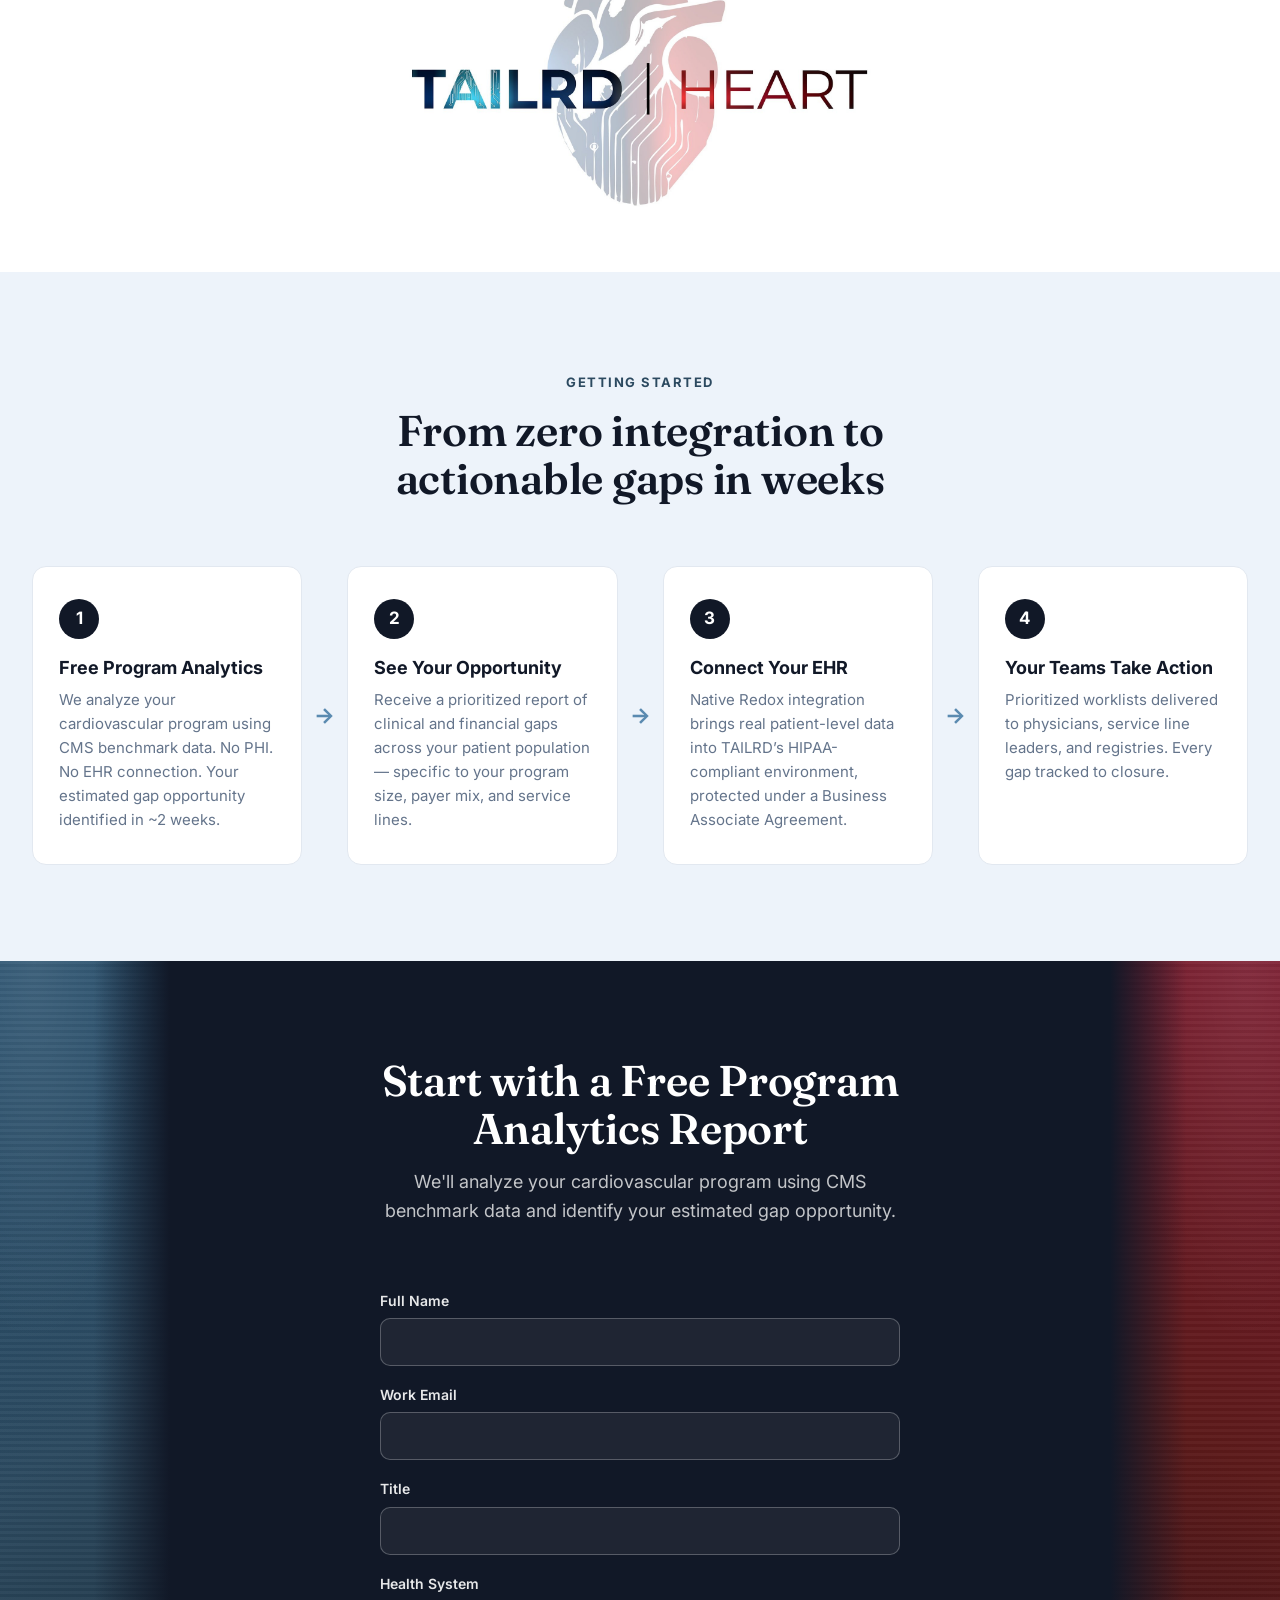
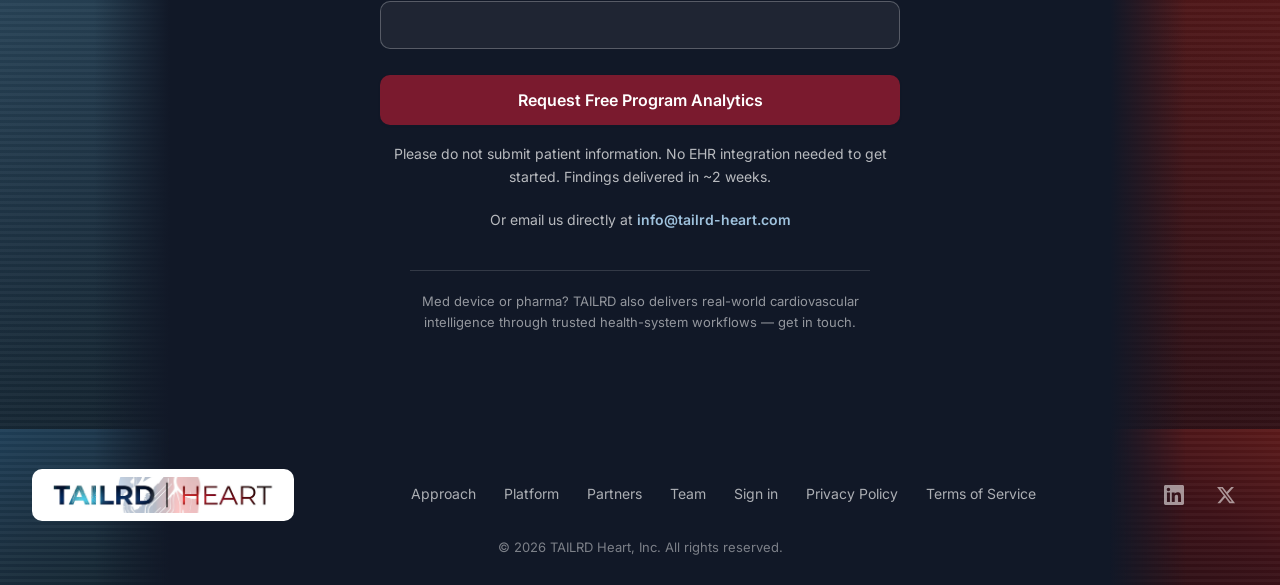
==== commit c53e4974: "Batch A follow-ups: active gaps wording, demo labels, hero screenshot re-cropped without patient nam" ====
--- a/index.html
+++ b/index.html
@@ -281,7 +281,7 @@
         <div class="module-body">
           <h3>Heart Failure</h3>
           <p>Surfaces untreated and undertreated HF patients before decompensation occurs.</p>
-          <p class="module-metric">47 algorithms · 20,588 patients · $24.1M opportunity · demo data</p>
+          <p class="module-metric">47 active gaps · 20,588 patients · $24.1M opportunity · demo data</p>
         </div>
       </article>
       <article class="module-card reveal">
@@ -329,7 +329,7 @@
         <div class="module-body">
           <h3>Clinical Research Assist</h3>
           <p>Automates registry abstraction and trial eligibility screening from live clinical data.</p>
-          <p class="module-metric">80% auto-fill · 212 abstraction hours saved / month</p>
+          <p class="module-metric">80% auto-fill · 212 abstraction hours saved / month · demo data</p>
         </div>
       </article>
     </div>
@@ -354,7 +354,7 @@
           <span class="tier-kicker">For leadership</span>
           <h3>Executive</h3>
           <p>Command center across all six modules — clinical gap intelligence, quality benchmarking, financial performance, and competitive market intelligence.</p>
-          <p class="tier-example">Example: Undiagnosed HFpEF, untreated AF, silent structural disease</p>
+          <p class="tier-example">Example: Undiagnosed HFpEF, untreated AF, silent structural disease · screenshot shows demo data</p>
         </div>
       </div>
       <div class="tier-row reveal">
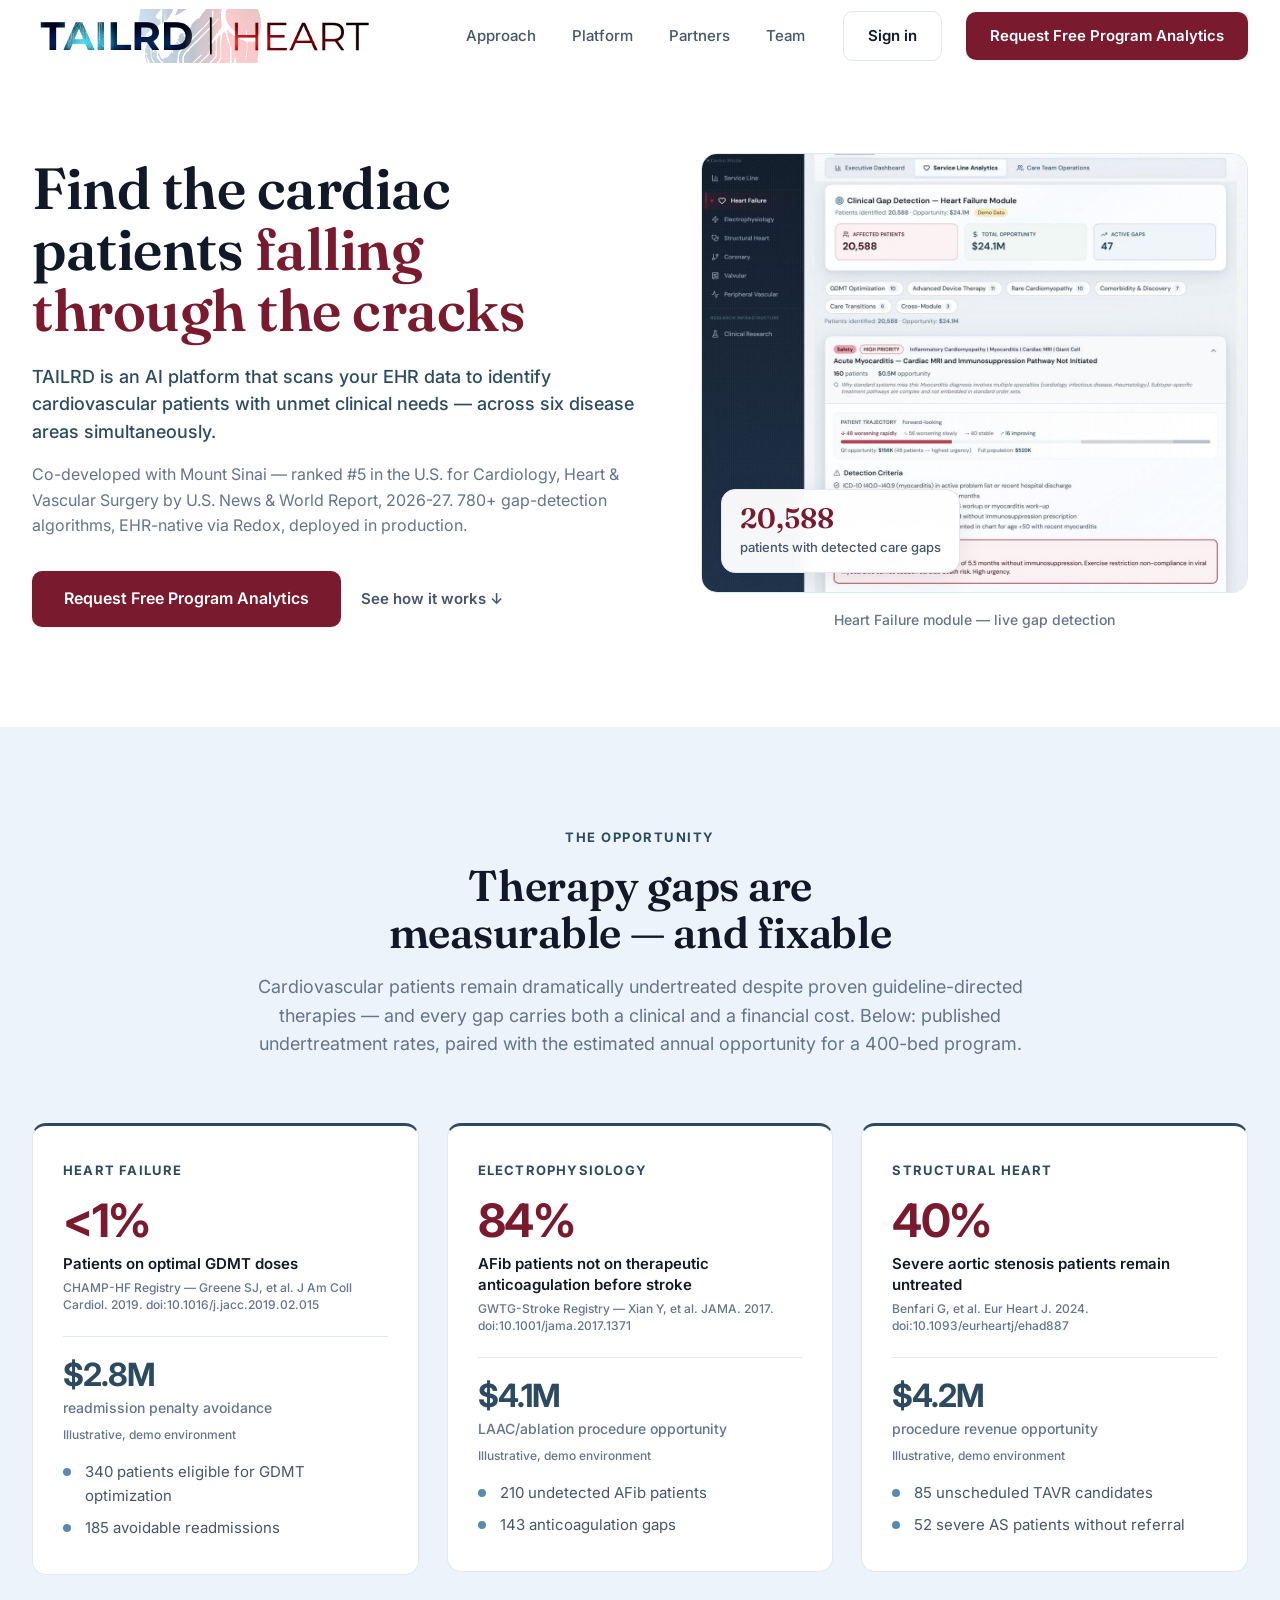
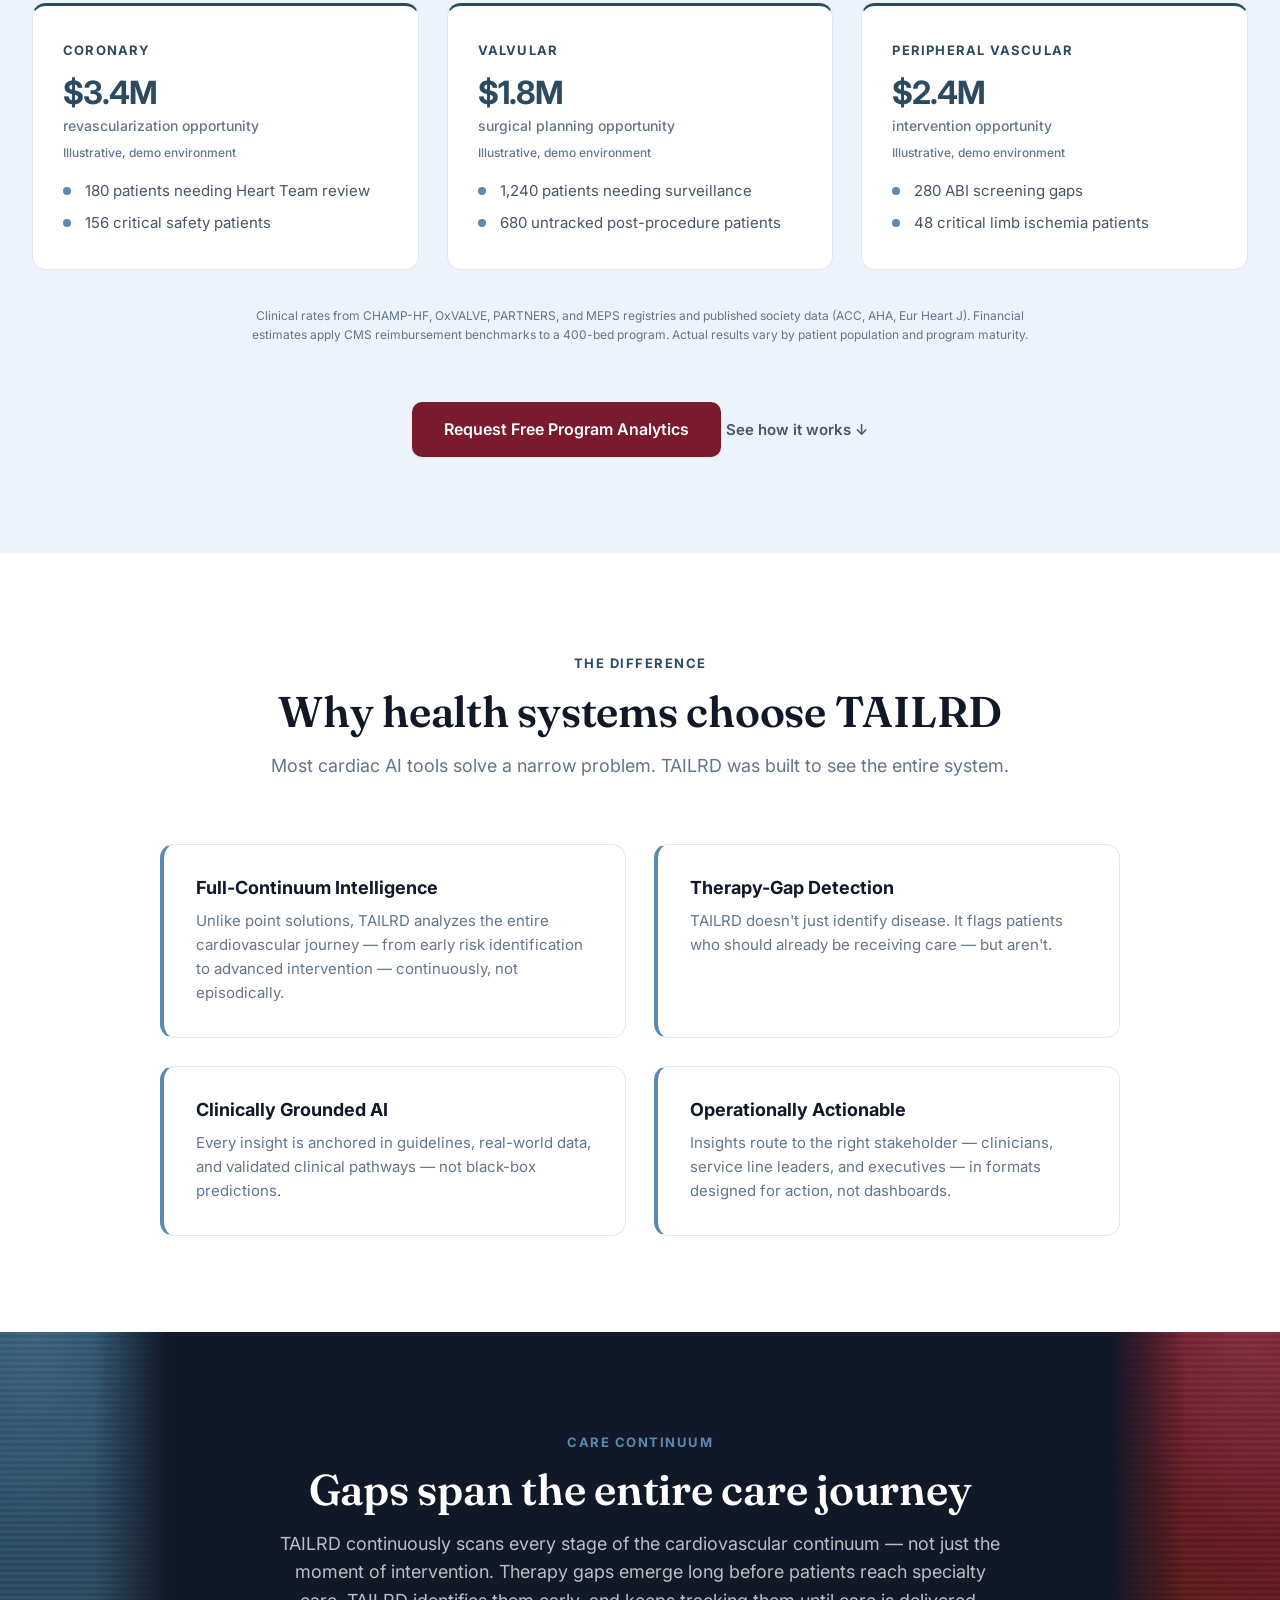
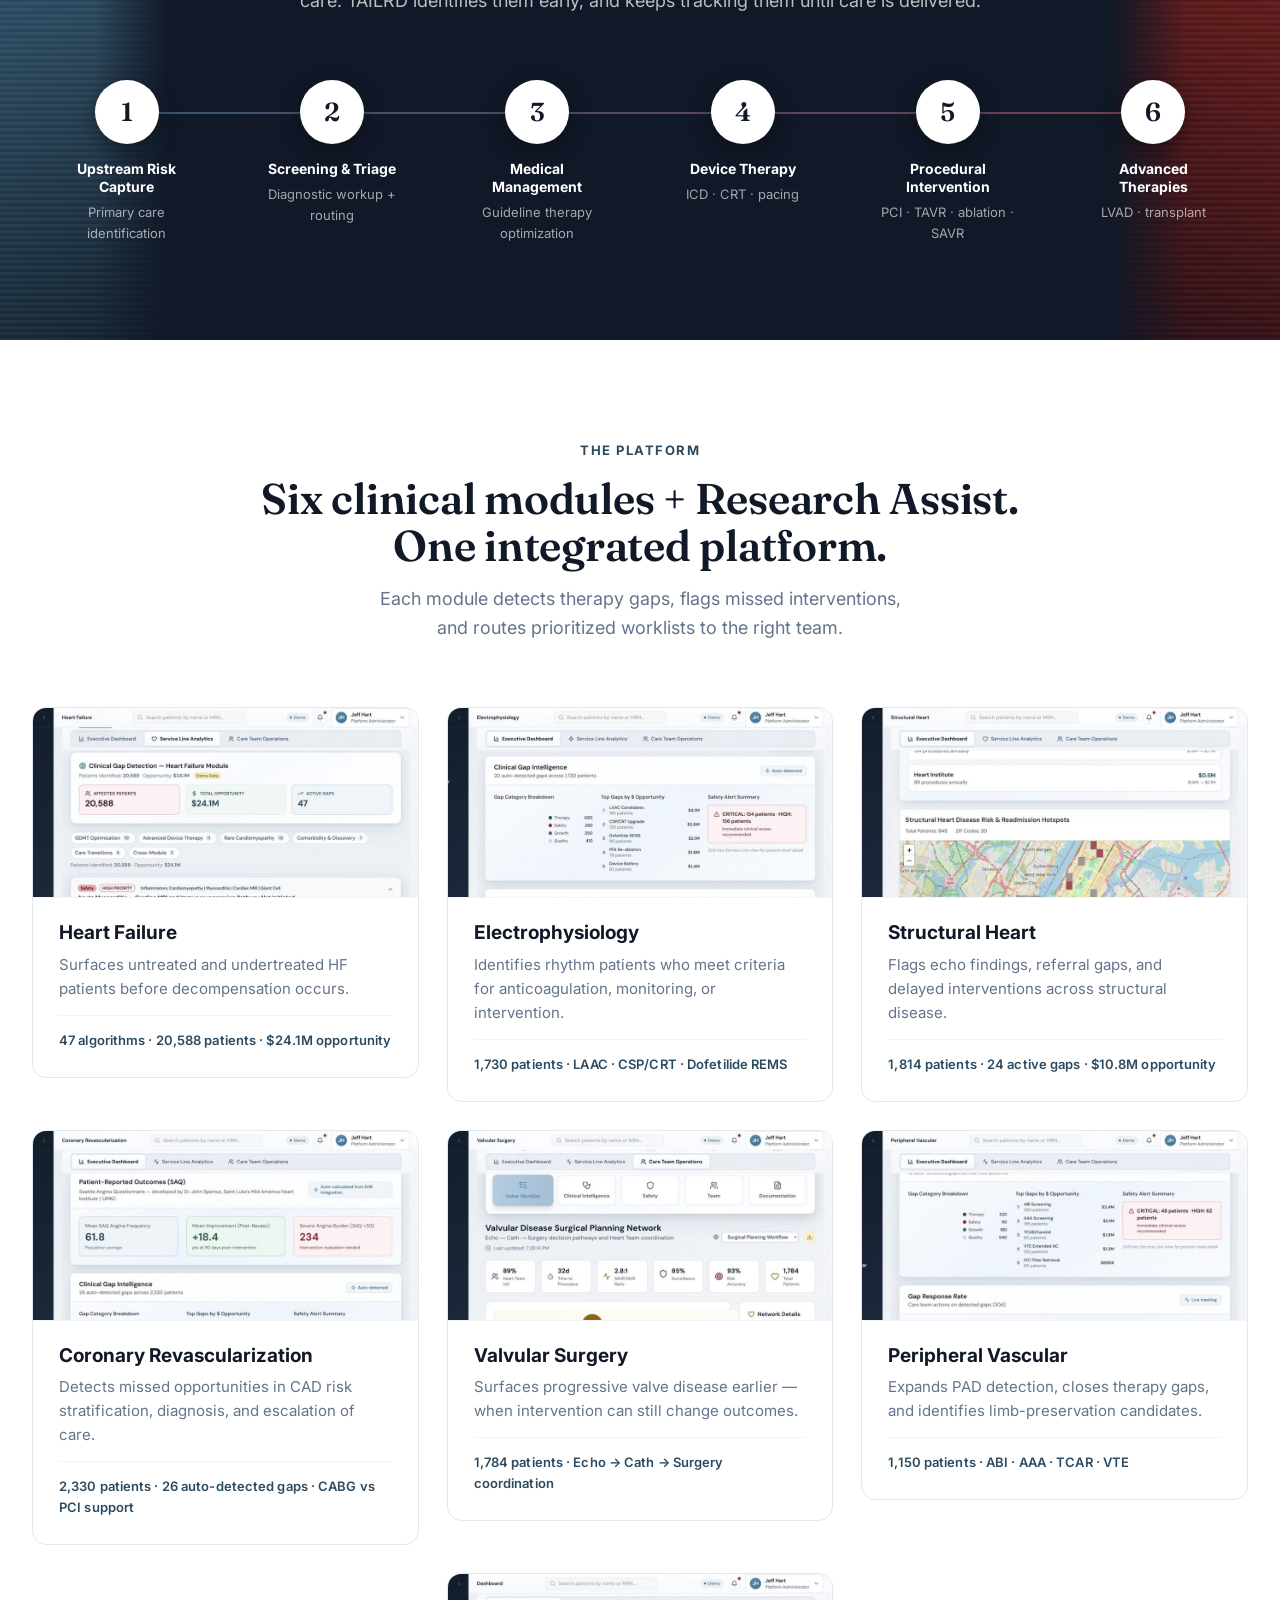
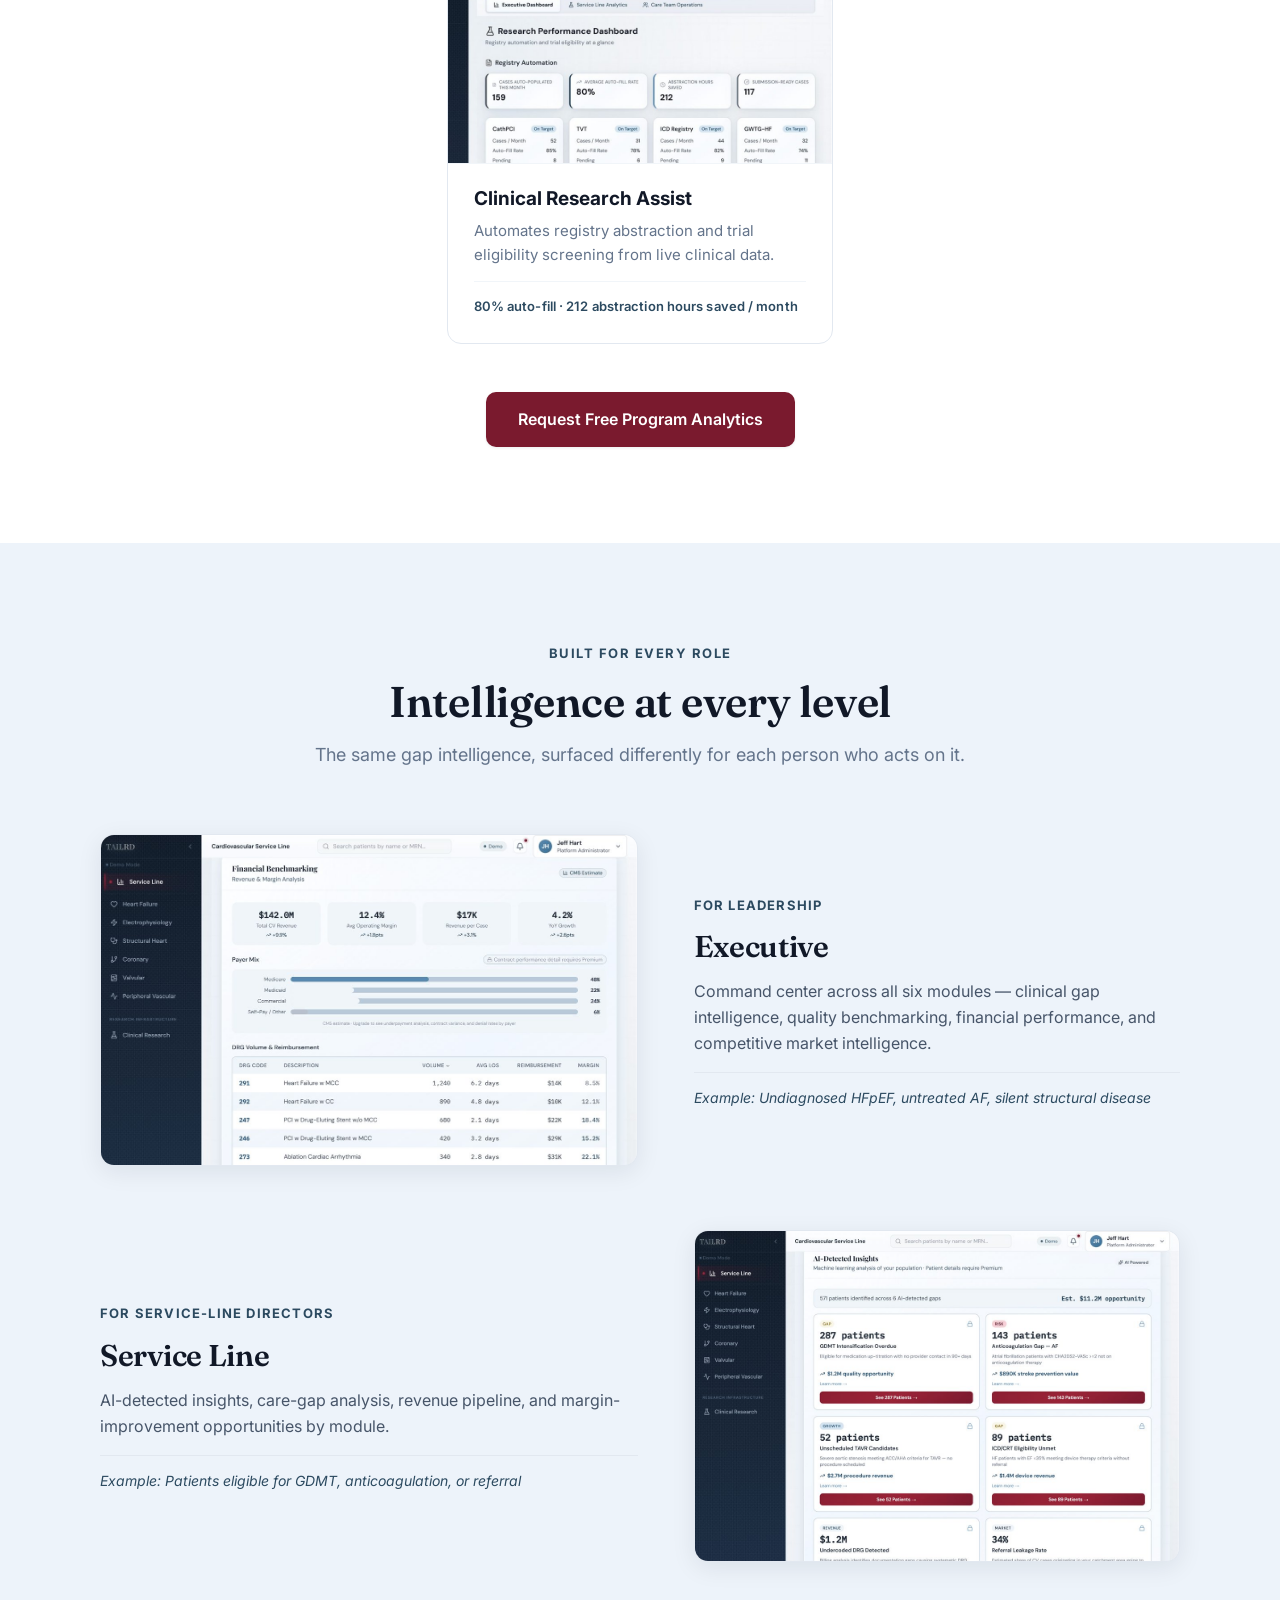
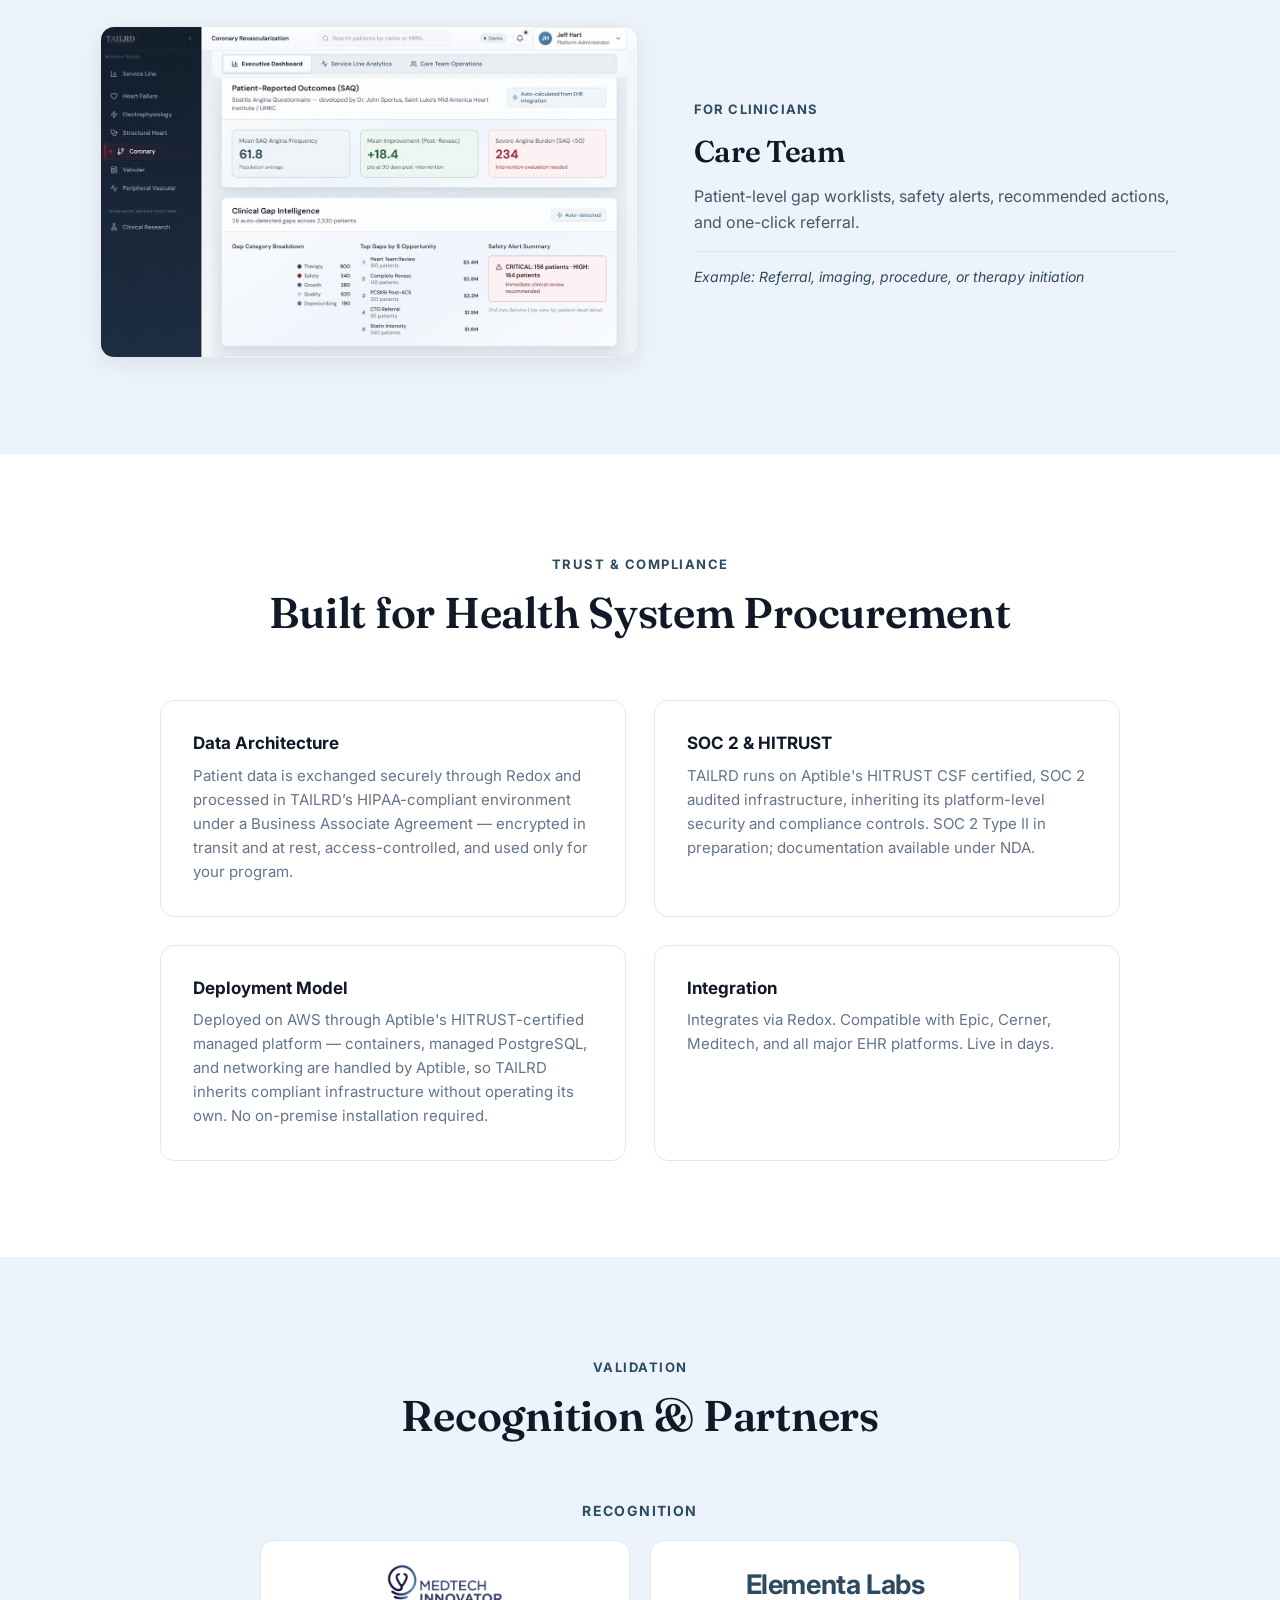
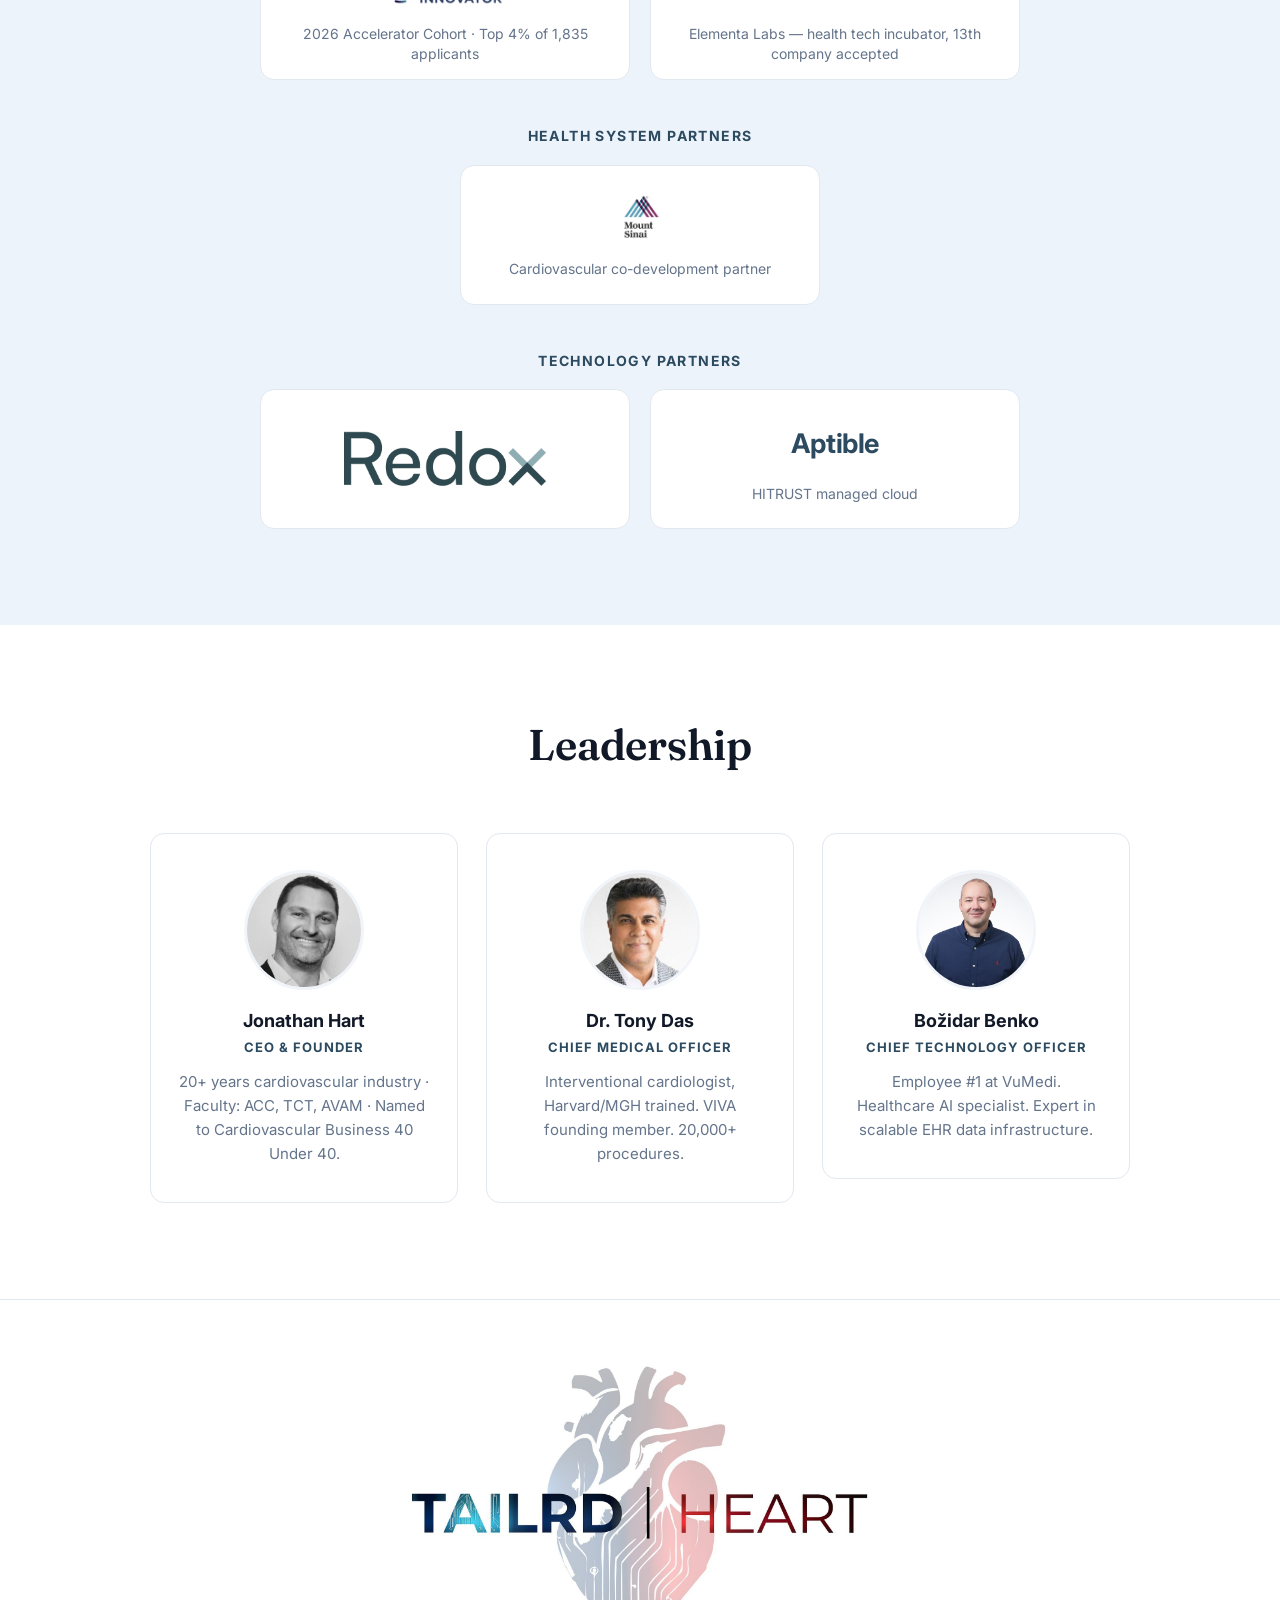
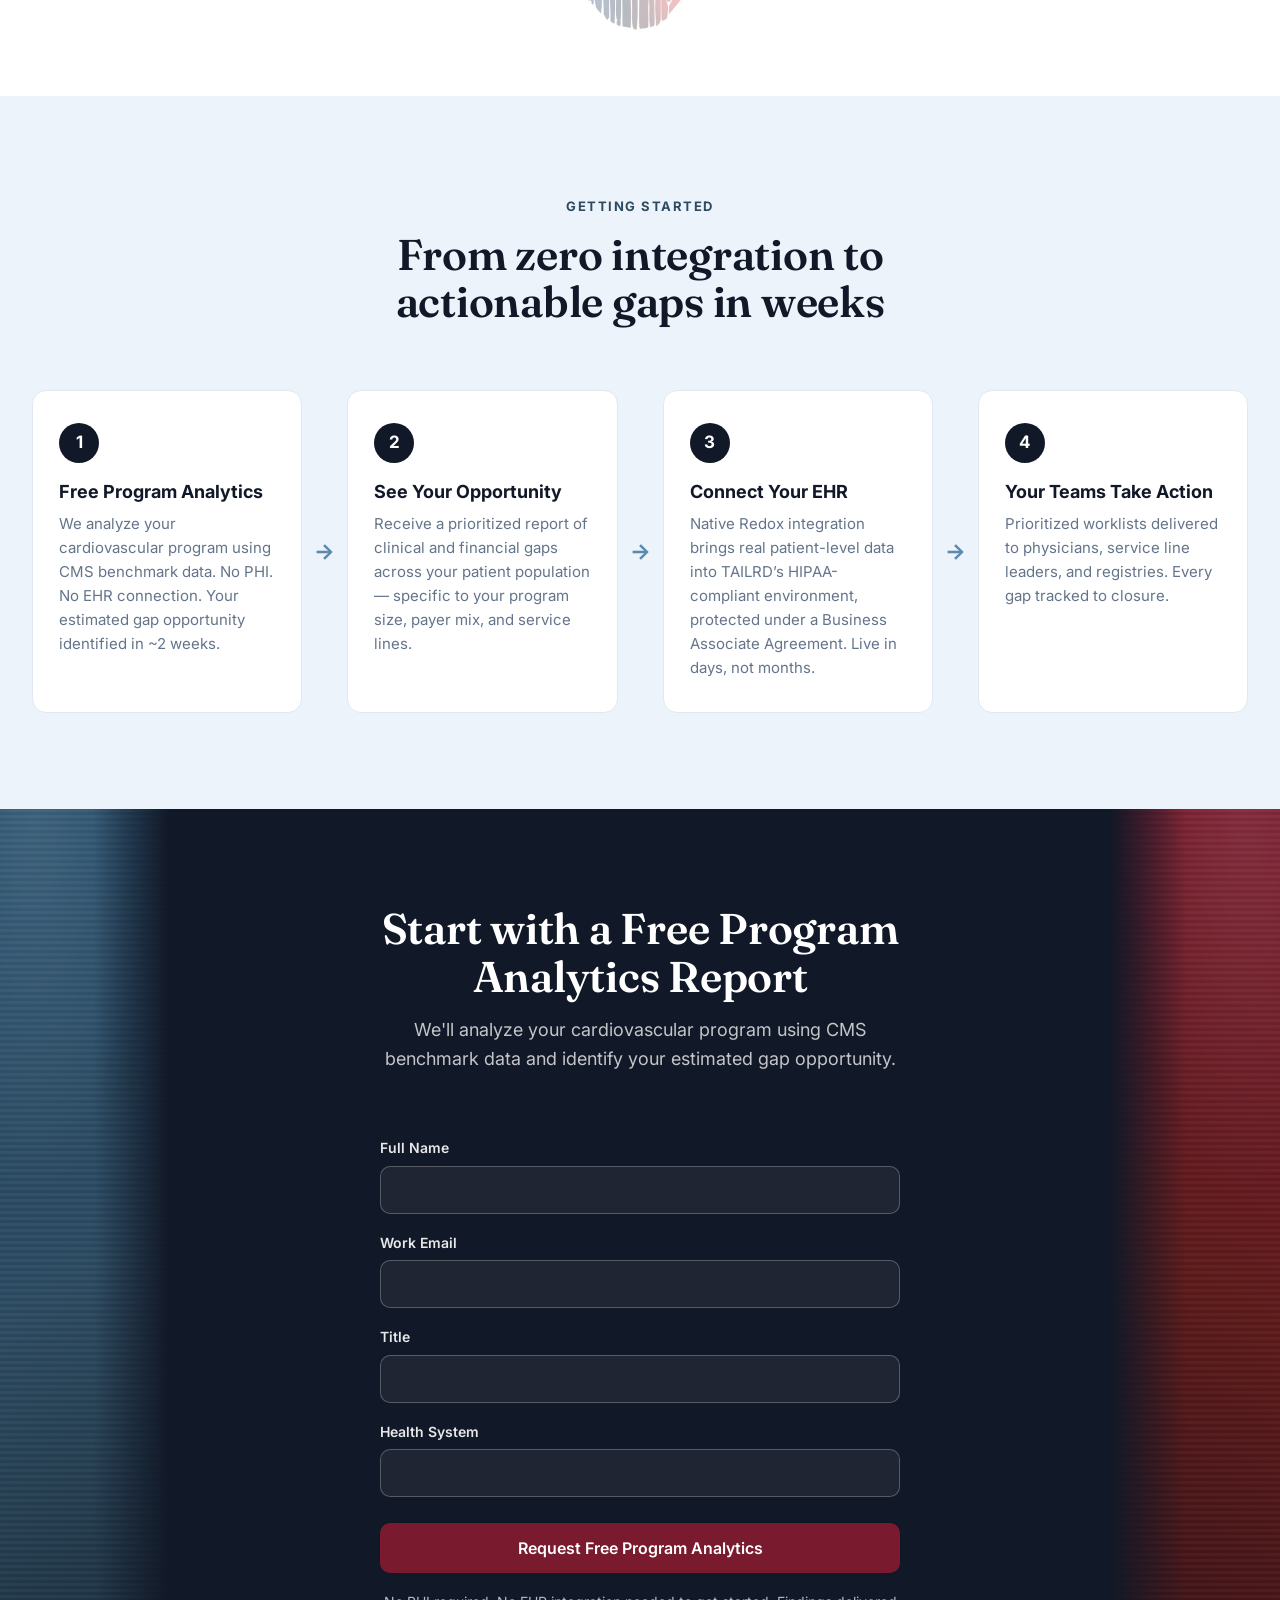
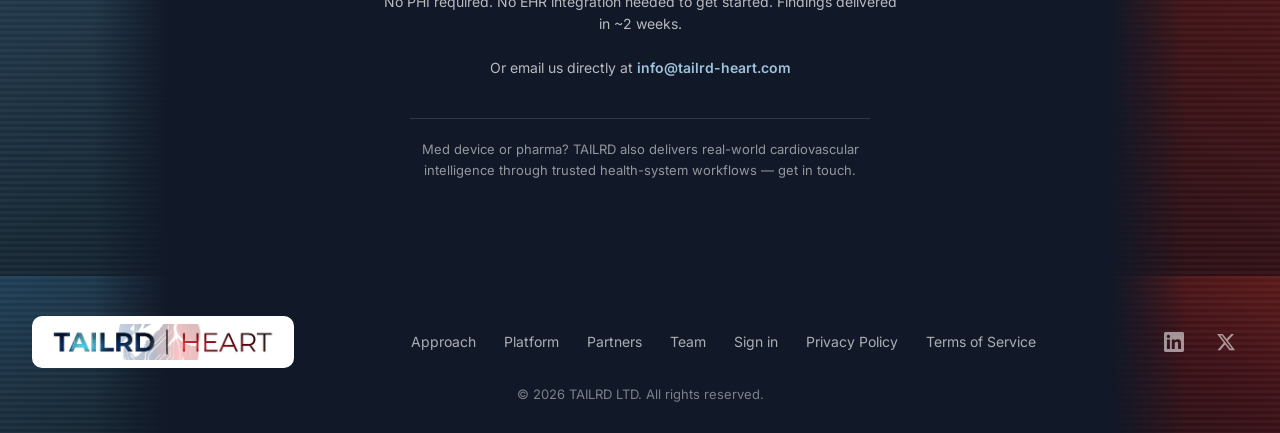
==== commit c9505381: "Merge pull request #3 from JHart724/fix/entity-name Footer copyright: use legal entity name TAILRD L" ====
--- a/index.html
+++ b/index.html
@@ -4,14 +4,12 @@
 <meta charset="utf-8">
 <meta name="viewport" content="width=device-width, initial-scale=1.0">
 <title>TAILRD | Cardiovascular AI Platform for Health Systems</title>
-<meta name="description" content="TAILRD identifies cardiovascular patients falling through the cracks — 700-plus gap detection algorithms across Heart Failure, EP, Structural Heart, Coronary, Valvular, and Peripheral Vascular. EHR-native via Redox.">
+<meta name="description" content="TAILRD identifies cardiovascular patients falling through the cracks — 780+ gap detection algorithms across Heart Failure, EP, Structural Heart, Coronary, Valvular, and Peripheral Vascular. EHR-native via Redox.">
 <meta property="og:title" content="TAILRD | Cardiovascular AI Platform">
-<meta property="og:description" content="Find the cardiac patients falling through the cracks. 700-plus algorithms. 6 clinical modules. EHR-native.">
+<meta property="og:description" content="Find the cardiac patients falling through the cracks. 780+ algorithms. 6 clinical modules. EHR-native.">
 <meta property="og:image" content="https://tailrd-heart.com/assets/logo.png">
-<meta property="og:image:alt" content="TAILRD | Heart logo">
 <meta property="og:url" content="https://tailrd-heart.com">
 <meta property="og:type" content="website">
-<meta property="og:site_name" content="TAILRD | Heart">
 <meta name="twitter:card" content="summary_large_image">
 <meta name="twitter:title" content="TAILRD | Cardiovascular AI Platform">
 <meta name="twitter:description" content="Find the cardiac patients falling through the cracks.">
@@ -21,21 +19,7 @@
 <link rel="preconnect" href="https://fonts.googleapis.com">
 <link rel="preconnect" href="https://fonts.gstatic.com" crossorigin>
 <link href="https://fonts.googleapis.com/css2?family=Fraunces:opsz,wght@9..144,400;9..144,500;9..144,600;9..144,700&family=Inter:wght@400;500;600;700&display=swap" rel="stylesheet">
-<link rel="stylesheet" href="style.css?v=26">
-<script type="application/ld+json">
-{
-  "@context": "https://schema.org",
-  "@type": "Organization",
-  "name": "TAILRD | Heart",
-  "legalName": "TAILRD LTD",
-  "url": "https://tailrd-heart.com",
-  "logo": "https://tailrd-heart.com/assets/logo.png",
-  "sameAs": [
-    "https://www.linkedin.com/company/tailrd-heart",
-    "https://x.com/TAILRD_Heart"
-  ]
-}
-</script>
+<link rel="stylesheet" href="style.css?v=25">
 <script async src="https://www.googletagmanager.com/gtag/js?id=G-D26WJ9THJ6"></script>
 <script>
   window.dataLayer = window.dataLayer || [];
@@ -84,7 +68,7 @@
     <div class="hero-copy">
       <h1>Find the cardiac patients <span class="highlight">falling through the cracks</span></h1>
       <p class="hero-definition">TAILRD is an AI platform that scans your EHR data to identify cardiovascular patients with unmet clinical needs — across six disease areas simultaneously.</p>
-      <p class="hero-subhead">Co-developed with Mount Sinai — ranked #5 in the U.S. for Cardiology, Heart &amp; Vascular Surgery by U.S. News &amp; World Report, 2026-27. 700-plus gap-detection algorithms, EHR-native via Redox.</p>
+      <p class="hero-subhead">Co-developed with Mount Sinai — ranked #5 in the U.S. for Cardiology, Heart &amp; Vascular Surgery by U.S. News &amp; World Report, 2026-27. 780+ gap-detection algorithms, EHR-native via Redox, deployed in production.</p>
       <div class="hero-actions">
         <a class="btn btn-crimson btn-lg" href="#contact">Request Free Program Analytics</a>
         <a class="hero-secondary-link" href="#how-it-works">See how it works ↓</a>
@@ -92,13 +76,13 @@
     </div>
     <div class="hero-visual">
       <div class="hero-panel">
-        <img src="assets/screenshots/hf-module.jpg" alt="Heart Failure module, demo environment with synthetic data">
+        <img src="assets/screenshots/hf-module.jpg" alt="TAILRD Heart Failure module showing live gap detection across a patient population">
         <div class="hero-stat-chip">
           <span class="hero-stat-chip-num">20,588</span>
-          <span class="hero-stat-chip-label">patients with detected care gaps · demo data</span>
-        </div>
-      </div>
-      <p class="hero-visual-caption">Heart Failure module, demo environment with synthetic data</p>
+          <span class="hero-stat-chip-label">patients with detected care gaps</span>
+        </div>
+      </div>
+      <p class="hero-visual-caption">Heart Failure module — live gap detection</p>
     </div>
   </div>
 </section>
@@ -109,7 +93,7 @@
     <div class="section-header">
       <span class="section-kicker">The opportunity</span>
       <h2>Therapy gaps are measurable — and fixable</h2>
-      <p>Cardiovascular patients remain dramatically undertreated despite proven guideline-directed therapies — and every gap carries both a clinical and a financial cost. Below: published undertreatment rates, paired with illustrative figures from the demo environment.</p>
+      <p>Cardiovascular patients remain dramatically undertreated despite proven guideline-directed therapies — and every gap carries both a clinical and a financial cost. Below: published undertreatment rates, paired with the estimated annual opportunity for a 400-bed program.</p>
     </div>
     <div class="impact-grid">
       <div class="impact-card reveal">
@@ -138,7 +122,7 @@
       </div>
       <div class="impact-card reveal">
         <div class="impact-module">Structural Heart</div>
-        <div class="impact-stat">&gt;40%</div>
+        <div class="impact-stat">40%</div>
         <div class="impact-stat-label">Severe aortic stenosis patients remain untreated<span class="impact-source">Benfari G, et al. Eur Heart J. 2024. doi:10.1093/eurheartj/ehad887</span></div>
         <div class="impact-divider"></div>
         <div class="impact-roi">$4.2M</div>
@@ -150,9 +134,6 @@
       </div>
       <div class="impact-card reveal">
         <div class="impact-module">Coronary</div>
-        <div class="impact-stat">&gt;40%</div>
-        <div class="impact-stat-label">Adults with ASCVD not on statin therapy<span class="impact-source">MEPS — Ngo-Metzger Q, et al. J Am Board Fam Med. 2019. doi:10.3122/jabfm.2019.06.180313</span></div>
-        <div class="impact-divider"></div>
         <div class="impact-roi">$3.4M</div>
         <div class="impact-roi-label">revascularization opportunity<span class="impact-source">Illustrative, demo environment</span></div>
         <ul>
@@ -162,9 +143,6 @@
       </div>
       <div class="impact-card reveal">
         <div class="impact-module">Valvular</div>
-        <div class="impact-stat">6.4%</div>
-        <div class="impact-stat-label">Adults 65 and over with undiagnosed moderate or severe valve disease<span class="impact-source">OxVALVE — d'Arcy JL, et al. Eur Heart J. 2016. doi:10.1093/eurheartj/ehw229</span></div>
-        <div class="impact-divider"></div>
         <div class="impact-roi">$1.8M</div>
         <div class="impact-roi-label">surgical planning opportunity<span class="impact-source">Illustrative, demo environment</span></div>
         <ul>
@@ -174,9 +152,6 @@
       </div>
       <div class="impact-card reveal">
         <div class="impact-module">Peripheral Vascular</div>
-        <div class="impact-stat">55%</div>
-        <div class="impact-stat-label">Patients found to have PAD alone who were newly diagnosed at screening<span class="impact-source">PARTNERS — Hirsch AT, et al. JAMA. 2001. doi:10.1001/jama.286.11.1317</span></div>
-        <div class="impact-divider"></div>
         <div class="impact-roi">$2.4M</div>
         <div class="impact-roi-label">intervention opportunity<span class="impact-source">Illustrative, demo environment</span></div>
         <ul>
@@ -185,7 +160,7 @@
         </ul>
       </div>
     </div>
-    <p class="impact-disclaimer">Undertreatment statistics are from the published studies cited on each card. Dollar figures and patient counts are illustrative outputs of the demo environment. Actual results vary by patient population and program maturity.</p>
+    <p class="impact-disclaimer">Clinical rates from CHAMP-HF, OxVALVE, PARTNERS, and MEPS registries and published society data (ACC, AHA, Eur Heart J). Financial estimates apply CMS reimbursement benchmarks to a 400-bed program. Actual results vary by patient population and program maturity.</p>
     <div class="section-cta">
       <a class="btn btn-crimson btn-lg" href="#contact">Request Free Program Analytics</a>
       <a class="section-cta-link" href="#how-it-works">See how it works ↓</a>
@@ -198,7 +173,7 @@
   <div class="container">
     <div class="section-header">
       <span class="section-kicker">The difference</span>
-      <h2>Why a health system chooses TAILRD</h2>
+      <h2>Why health systems choose TAILRD</h2>
       <p>Most cardiac AI tools solve a narrow problem. TAILRD was built to see the entire system.</p>
     </div>
     <div class="diff-grid">
@@ -281,7 +256,7 @@
         <div class="module-body">
           <h3>Heart Failure</h3>
           <p>Surfaces untreated and undertreated HF patients before decompensation occurs.</p>
-          <p class="module-metric">47 active gaps · 20,588 patients · $24.1M opportunity · demo data</p>
+          <p class="module-metric">47 algorithms · 20,588 patients · $24.1M opportunity</p>
         </div>
       </article>
       <article class="module-card reveal">
@@ -289,7 +264,7 @@
         <div class="module-body">
           <h3>Electrophysiology</h3>
           <p>Identifies rhythm patients who meet criteria for anticoagulation, monitoring, or intervention.</p>
-          <p class="module-metric">1,730 patients · LAAC · CSP/CRT · Dofetilide REMS · demo data</p>
+          <p class="module-metric">1,730 patients · LAAC · CSP/CRT · Dofetilide REMS</p>
         </div>
       </article>
       <article class="module-card reveal">
@@ -297,7 +272,7 @@
         <div class="module-body">
           <h3>Structural Heart</h3>
           <p>Flags echo findings, referral gaps, and delayed interventions across structural disease.</p>
-          <p class="module-metric">1,814 patients · 24 active gaps · $10.8M opportunity · demo data</p>
+          <p class="module-metric">1,814 patients · 24 active gaps · $10.8M opportunity</p>
         </div>
       </article>
       <article class="module-card reveal">
@@ -305,7 +280,7 @@
         <div class="module-body">
           <h3>Coronary Revascularization</h3>
           <p>Detects missed opportunities in CAD risk stratification, diagnosis, and escalation of care.</p>
-          <p class="module-metric">2,330 patients · 26 auto-detected gaps · CABG vs PCI support · demo data</p>
+          <p class="module-metric">2,330 patients · 26 auto-detected gaps · CABG vs PCI support</p>
         </div>
       </article>
       <article class="module-card reveal">
@@ -313,7 +288,7 @@
         <div class="module-body">
           <h3>Valvular Surgery</h3>
           <p>Surfaces progressive valve disease earlier — when intervention can still change outcomes.</p>
-          <p class="module-metric">1,784 patients · Echo → Cath → Surgery coordination · demo data</p>
+          <p class="module-metric">1,784 patients · Echo → Cath → Surgery coordination</p>
         </div>
       </article>
       <article class="module-card reveal">
@@ -321,7 +296,7 @@
         <div class="module-body">
           <h3>Peripheral Vascular</h3>
           <p>Expands PAD detection, closes therapy gaps, and identifies limb-preservation candidates.</p>
-          <p class="module-metric">1,150 patients · ABI · AAA · TCAR · VTE · demo data</p>
+          <p class="module-metric">1,150 patients · ABI · AAA · TCAR · VTE</p>
         </div>
       </article>
       <article class="module-card reveal">
@@ -329,7 +304,7 @@
         <div class="module-body">
           <h3>Clinical Research Assist</h3>
           <p>Automates registry abstraction and trial eligibility screening from live clinical data.</p>
-          <p class="module-metric">80% auto-fill · 212 abstraction hours saved / month · demo data</p>
+          <p class="module-metric">80% auto-fill · 212 abstraction hours saved / month</p>
         </div>
       </article>
     </div>
@@ -349,12 +324,12 @@
     </div>
     <div class="tier-rows">
       <div class="tier-row reveal">
-        <div class="tier-media"><img src="assets/screenshots/serviceline-command-center.jpg" alt="Service Line Command Center across six cardiovascular modules with quality benchmarking, demo data" loading="lazy"></div>
+        <div class="tier-media"><img src="assets/screenshots/serviceline-financial.jpg" alt="Executive financial and margin benchmarking dashboard" loading="lazy"></div>
         <div class="tier-content">
           <span class="tier-kicker">For leadership</span>
           <h3>Executive</h3>
           <p>Command center across all six modules — clinical gap intelligence, quality benchmarking, financial performance, and competitive market intelligence.</p>
-          <p class="tier-example">Example: Undiagnosed HFpEF, untreated AF, silent structural disease · screenshot shows demo data</p>
+          <p class="tier-example">Example: Undiagnosed HFpEF, untreated AF, silent structural disease</p>
         </div>
       </div>
       <div class="tier-row reveal">
@@ -367,7 +342,7 @@
         </div>
       </div>
       <div class="tier-row reveal">
-        <div class="tier-media"><img src="assets/screenshots/valvular-module.jpg" alt="Valvular Surgery care team view showing a surgical planning network, demo data" loading="lazy"></div>
+        <div class="tier-media"><img src="assets/screenshots/coronary-module.jpg" alt="Care team patient-level gap worklist view" loading="lazy"></div>
         <div class="tier-content">
           <span class="tier-kicker">For clinicians</span>
           <h3>Care Team</h3>
@@ -392,16 +367,16 @@
         <p>Patient data is exchanged securely through Redox and processed in TAILRD’s HIPAA-compliant environment under a Business Associate Agreement — encrypted in transit and at rest, access-controlled, and used only for your program.</p>
       </div>
       <div class="security-card reveal">
-        <h3>SOC 2</h3>
-        <p>Hosted in TAILRD's own AWS environment under an executed AWS Business Associate Agreement. SOC 2 Type II in preparation; documentation available under NDA.</p>
+        <h3>SOC 2 &amp; HITRUST</h3>
+        <p>TAILRD runs on Aptible's HITRUST CSF certified, SOC 2 audited infrastructure, inheriting its platform-level security and compliance controls. SOC 2 Type II in preparation; documentation available under NDA.</p>
       </div>
       <div class="security-card reveal">
         <h3>Deployment Model</h3>
-        <p>Hosted in TAILRD's own AWS environment, with data encrypted in transit and at rest. No on-premise installation required.</p>
+        <p>Deployed on AWS through Aptible's HITRUST-certified managed platform — containers, managed PostgreSQL, and networking are handled by Aptible, so TAILRD inherits compliant infrastructure without operating its own. No on-premise installation required.</p>
       </div>
       <div class="security-card reveal">
         <h3>Integration</h3>
-        <p>Integrates via Redox. Compatible with Epic, Oracle Health (Cerner), Meditech and other major EHR platforms.</p>
+        <p>Integrates via Redox. Compatible with Epic, Cerner, Meditech, and all major EHR platforms. Live in days.</p>
       </div>
     </div>
   </div>
@@ -438,9 +413,13 @@
     </div>
     <div class="partners-block">
       <h3 class="partners-subhead">Technology Partners</h3>
-      <div class="partners-grid partners-grid-solo">
+      <div class="partners-grid">
         <a class="partner-card reveal" href="https://redoxengine.com" target="_blank" rel="noopener" aria-label="Redox">
           <img class="partner-logo" src="assets/logos/redox.png" alt="Redox" loading="lazy">
+        </a>
+        <a class="partner-card reveal" href="https://www.aptible.com" target="_blank" rel="noopener" aria-label="Aptible">
+          <span class="partner-logo-text">Aptible</span>
+          <p>HITRUST managed cloud</p>
         </a>
       </div>
     </div>
@@ -506,7 +485,7 @@
       <div class="step-card reveal">
         <div class="step-num">3</div>
         <h3>Connect Your EHR</h3>
-        <p>Native Redox integration brings real patient-level data into TAILRD’s HIPAA-compliant environment, protected under a Business Associate Agreement.</p>
+        <p>Native Redox integration brings real patient-level data into TAILRD’s HIPAA-compliant environment, protected under a Business Associate Agreement. Live in days, not months.</p>
       </div>
       <div class="step-arrow" aria-hidden="true">→</div>
       <div class="step-card reveal">
@@ -527,7 +506,6 @@
     </div>
     <form class="contact-form" action="https://formspree.io/f/xlgpvvvd" method="POST">
       <input type="hidden" name="_subject" value="New TAILRD Lead">
-      <input type="text" name="_gotcha" style="display:none" tabindex="-1" autocomplete="off" aria-hidden="true">
       <div class="form-row">
         <label for="f-name">Full Name</label>
         <input id="f-name" name="name" type="text" required autocomplete="name">
@@ -545,7 +523,7 @@
         <input id="f-org" name="organization" type="text" required autocomplete="organization">
       </div>
       <button class="btn btn-crimson btn-lg form-submit" type="submit">Request Free Program Analytics</button>
-      <p class="form-note">Please do not submit patient information. No EHR integration needed to get started. Findings delivered in ~2 weeks.</p>
+      <p class="form-note">No PHI required. No EHR integration needed to get started. Findings delivered in ~2 weeks.</p>
       <p class="form-alt">Or email us directly at <a href="mailto:info@tailrd-heart.com">info@tailrd-heart.com</a></p>
       <p class="form-aside">Med device or pharma? TAILRD also delivers real-world cardiovascular intelligence through trusted health-system workflows — get in touch.</p>
     </form>
@@ -579,10 +557,10 @@
     </div>
   </div>
   <div class="container">
-    <p class="copyright">© 2026 TAILRD Heart, Inc. All rights reserved.</p>
+    <p class="copyright">© 2026 TAILRD LTD. All rights reserved.</p>
   </div>
 </footer>
 
-<script src="script.js?v=9"></script>
+<script src="script.js?v=8"></script>
 </body>
 </html>
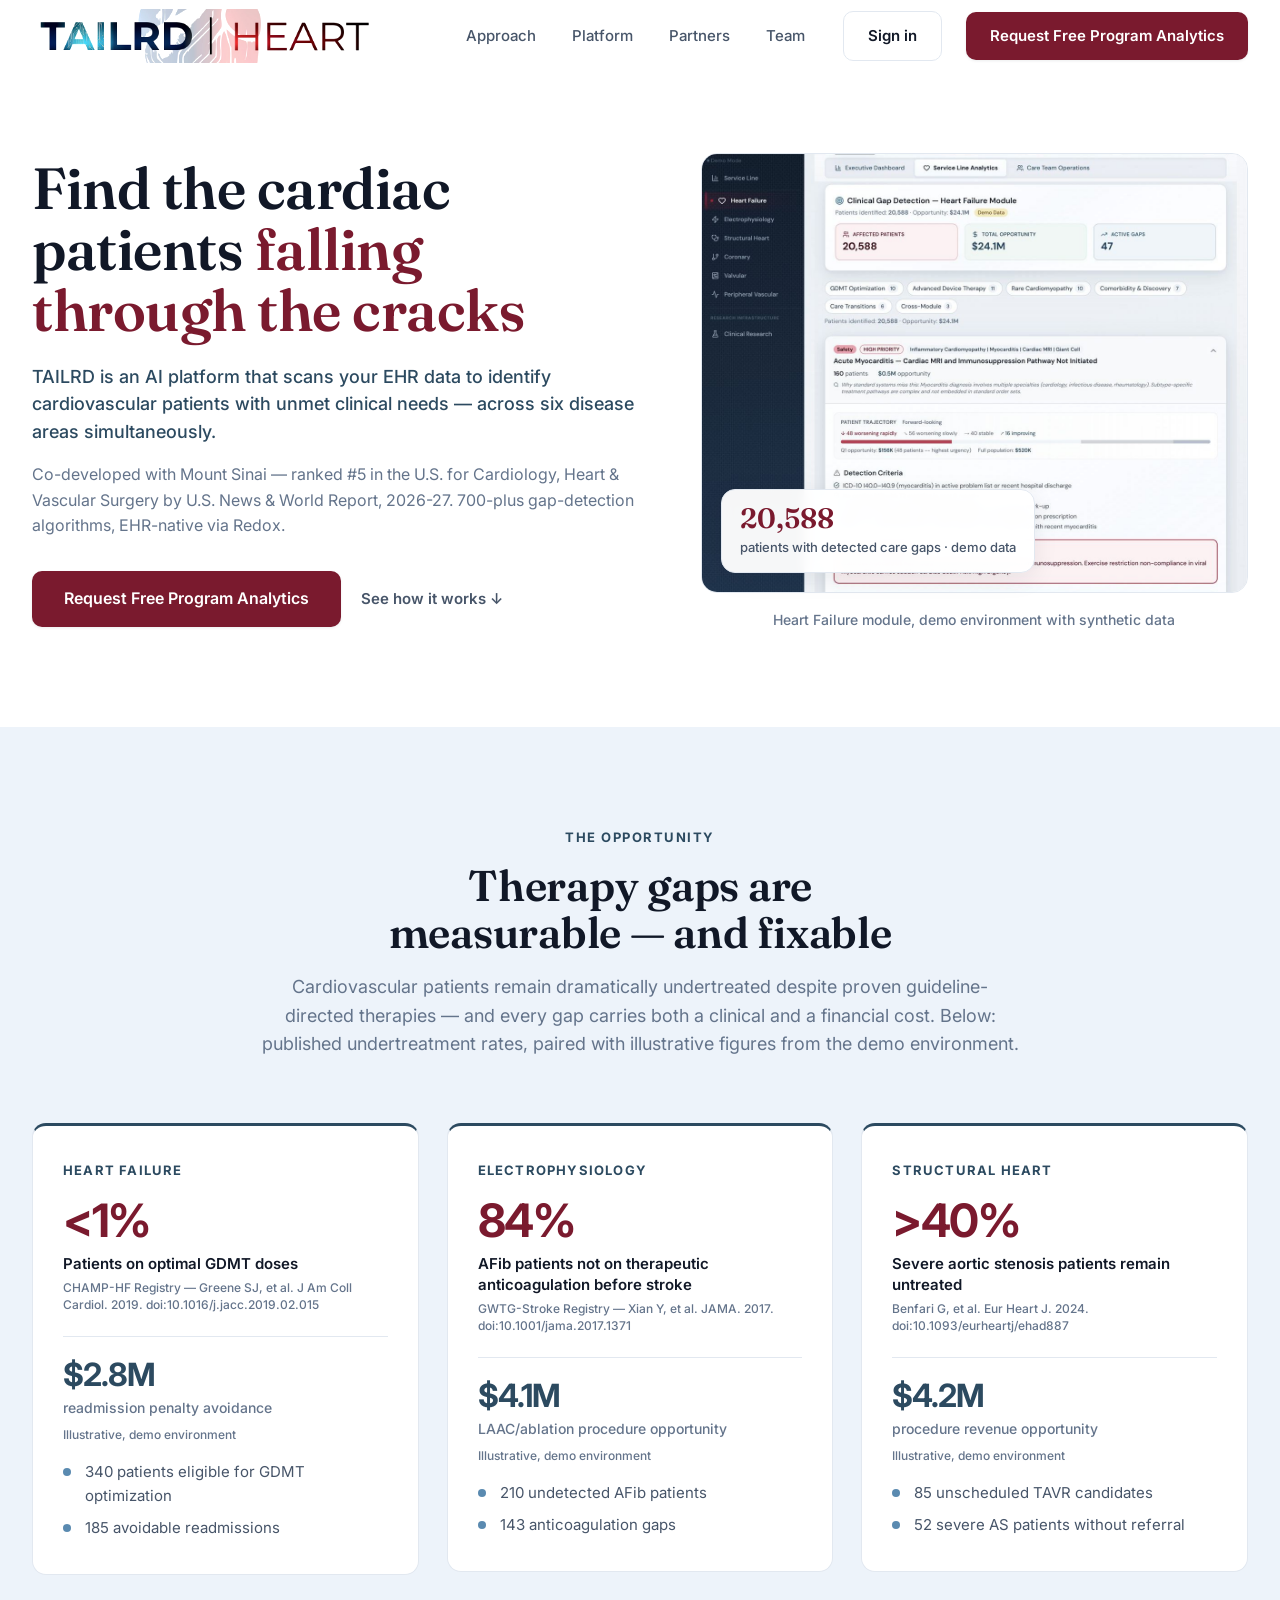
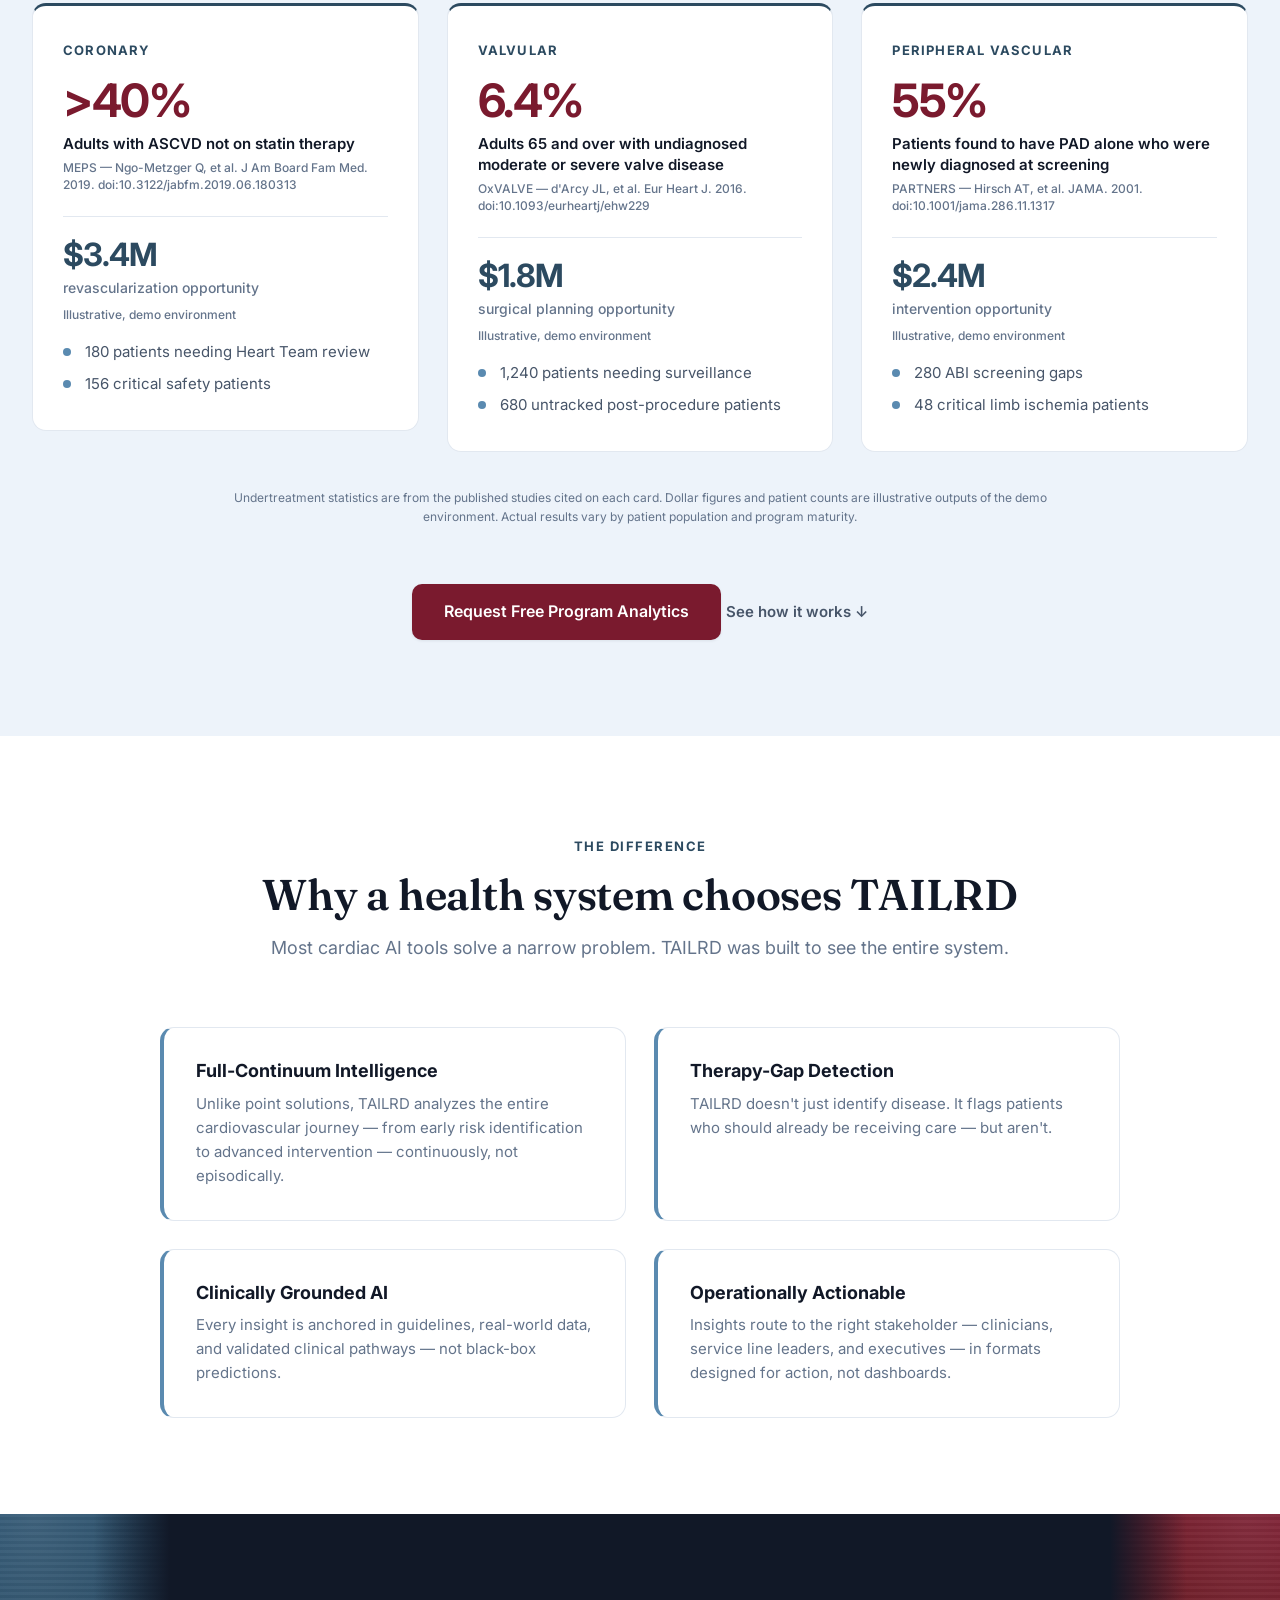
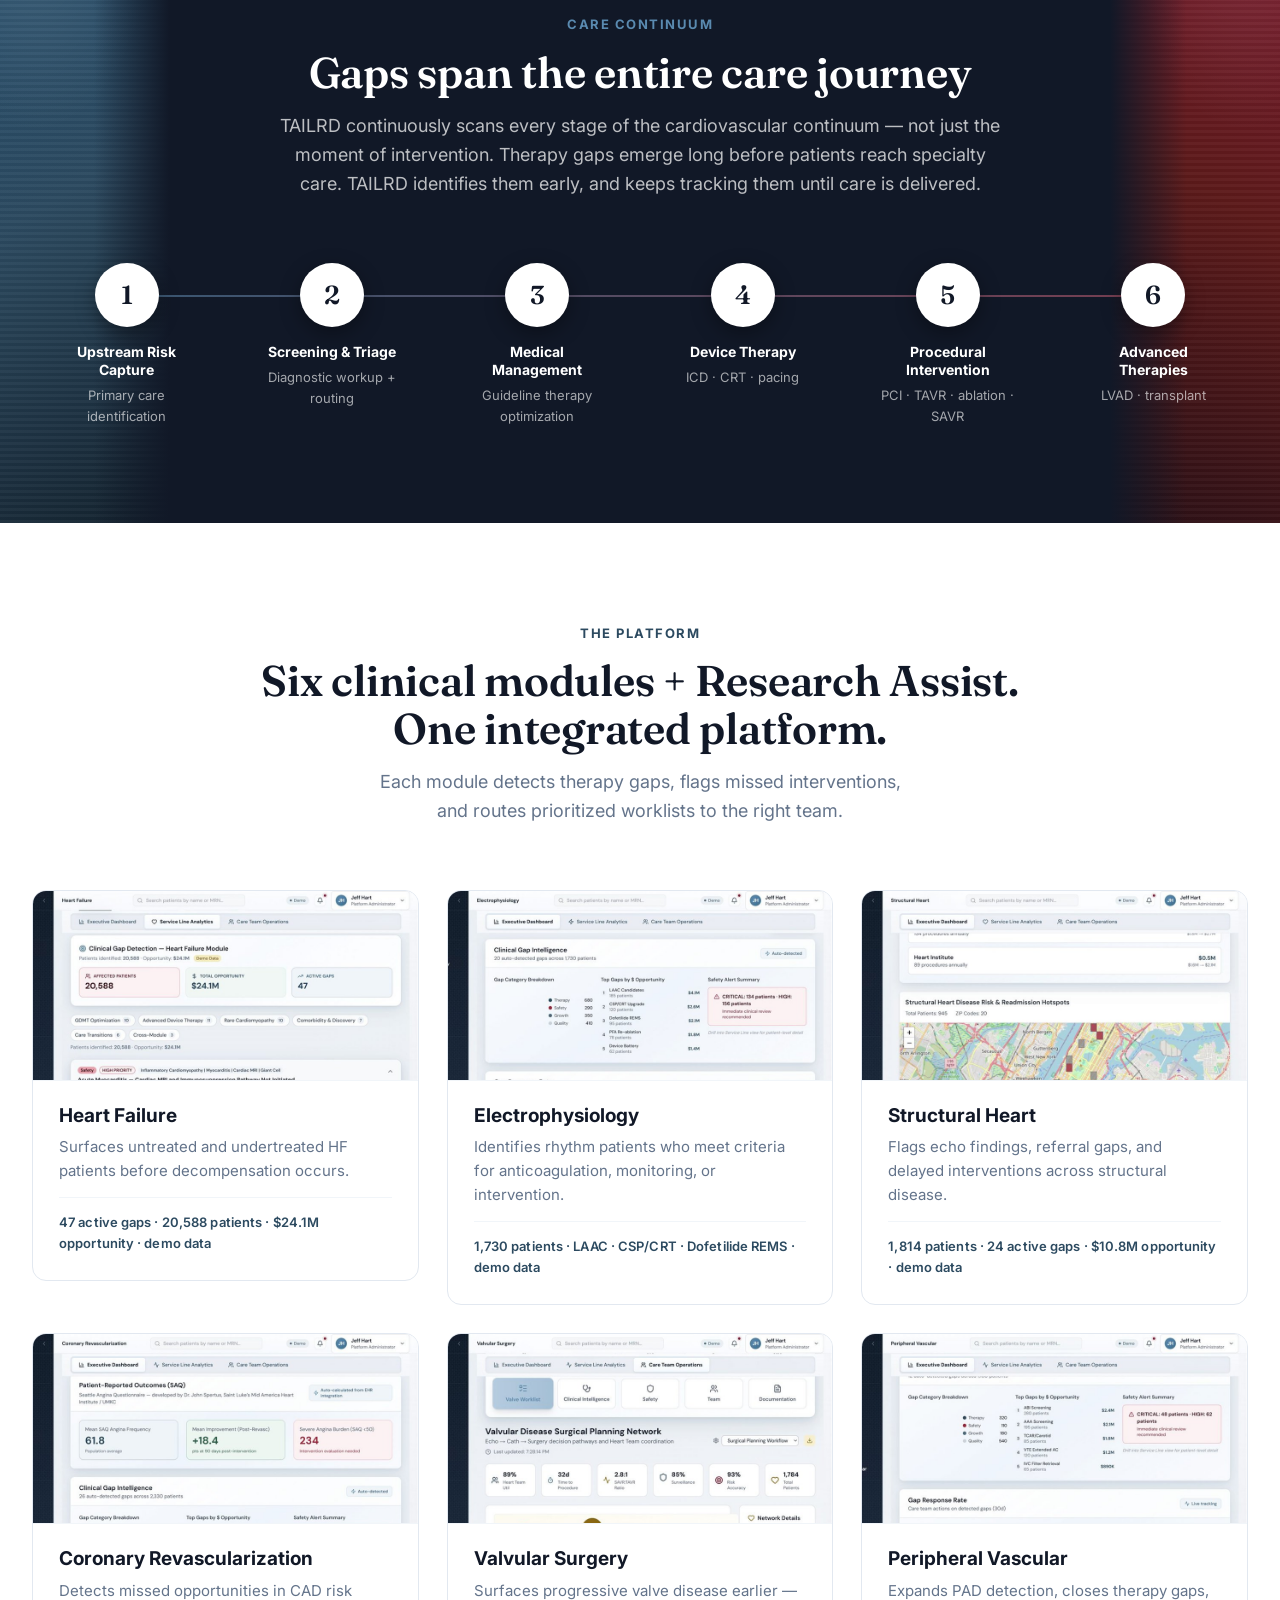
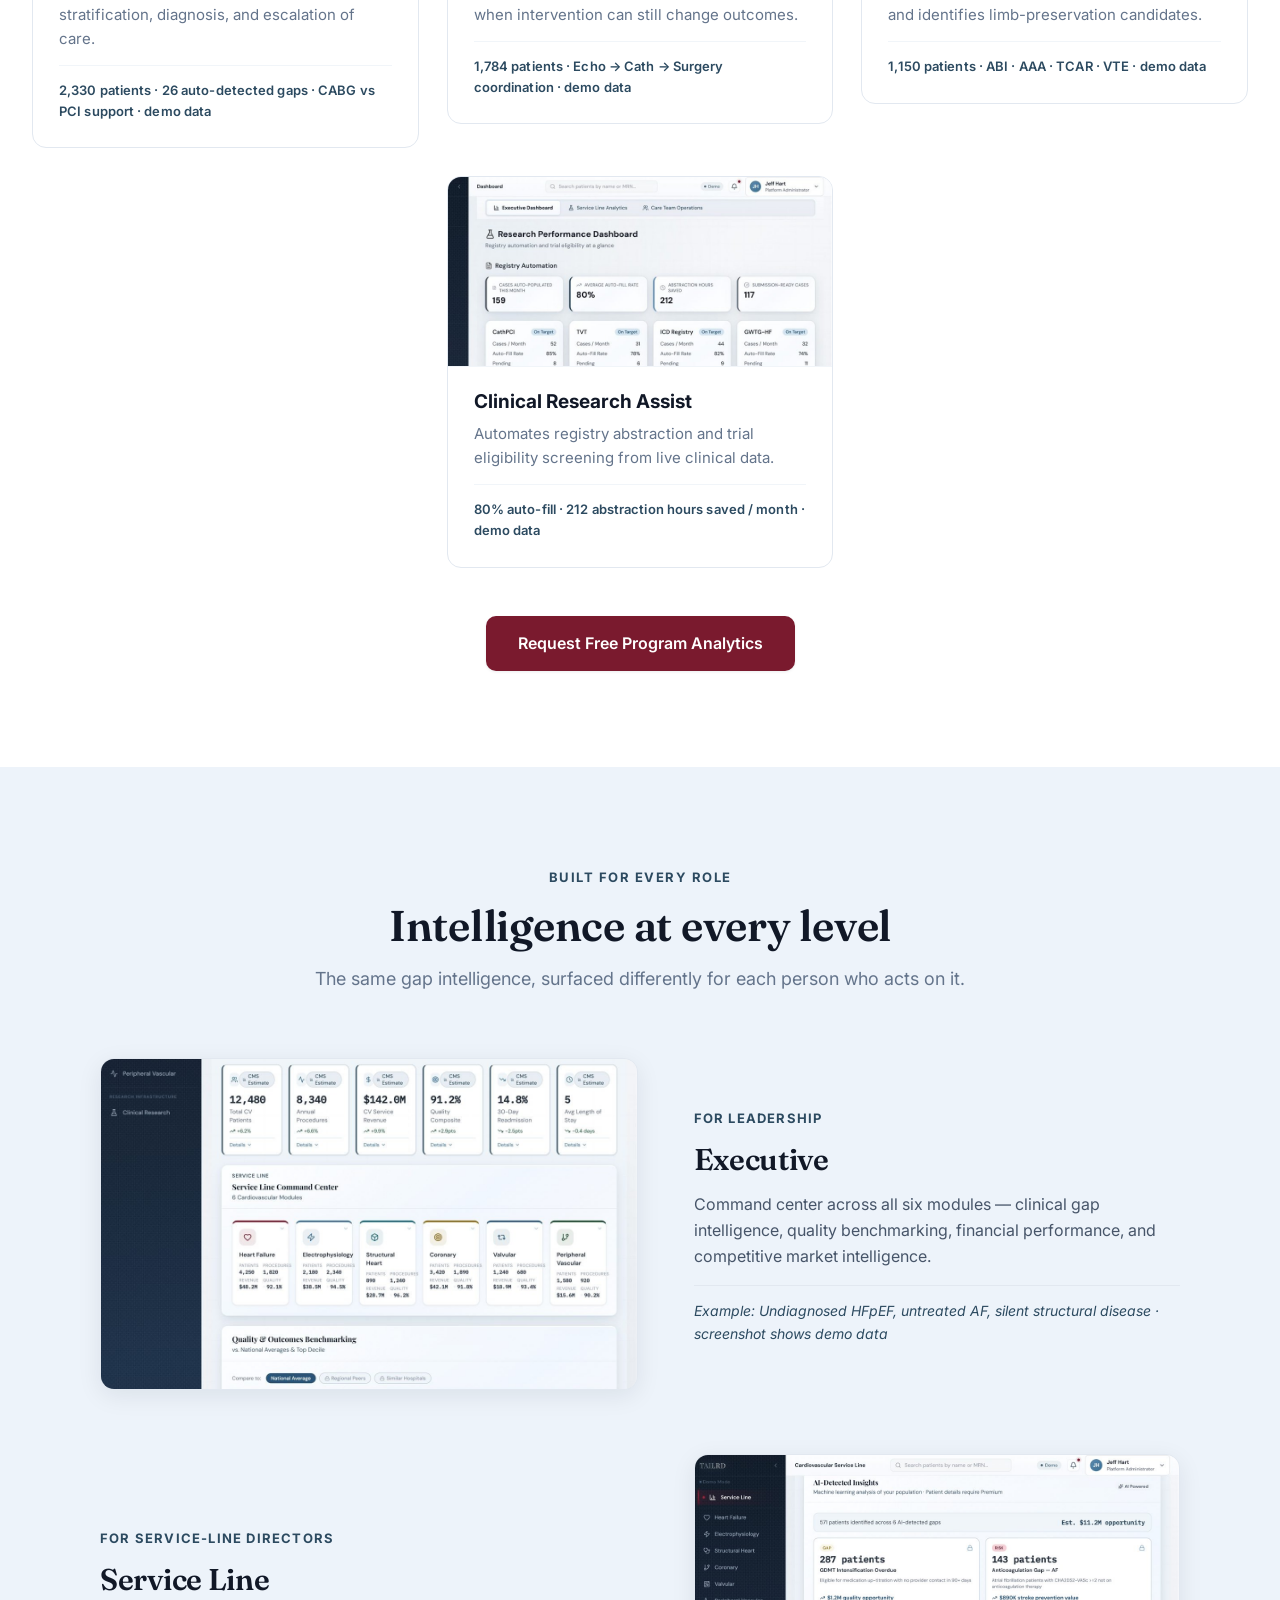
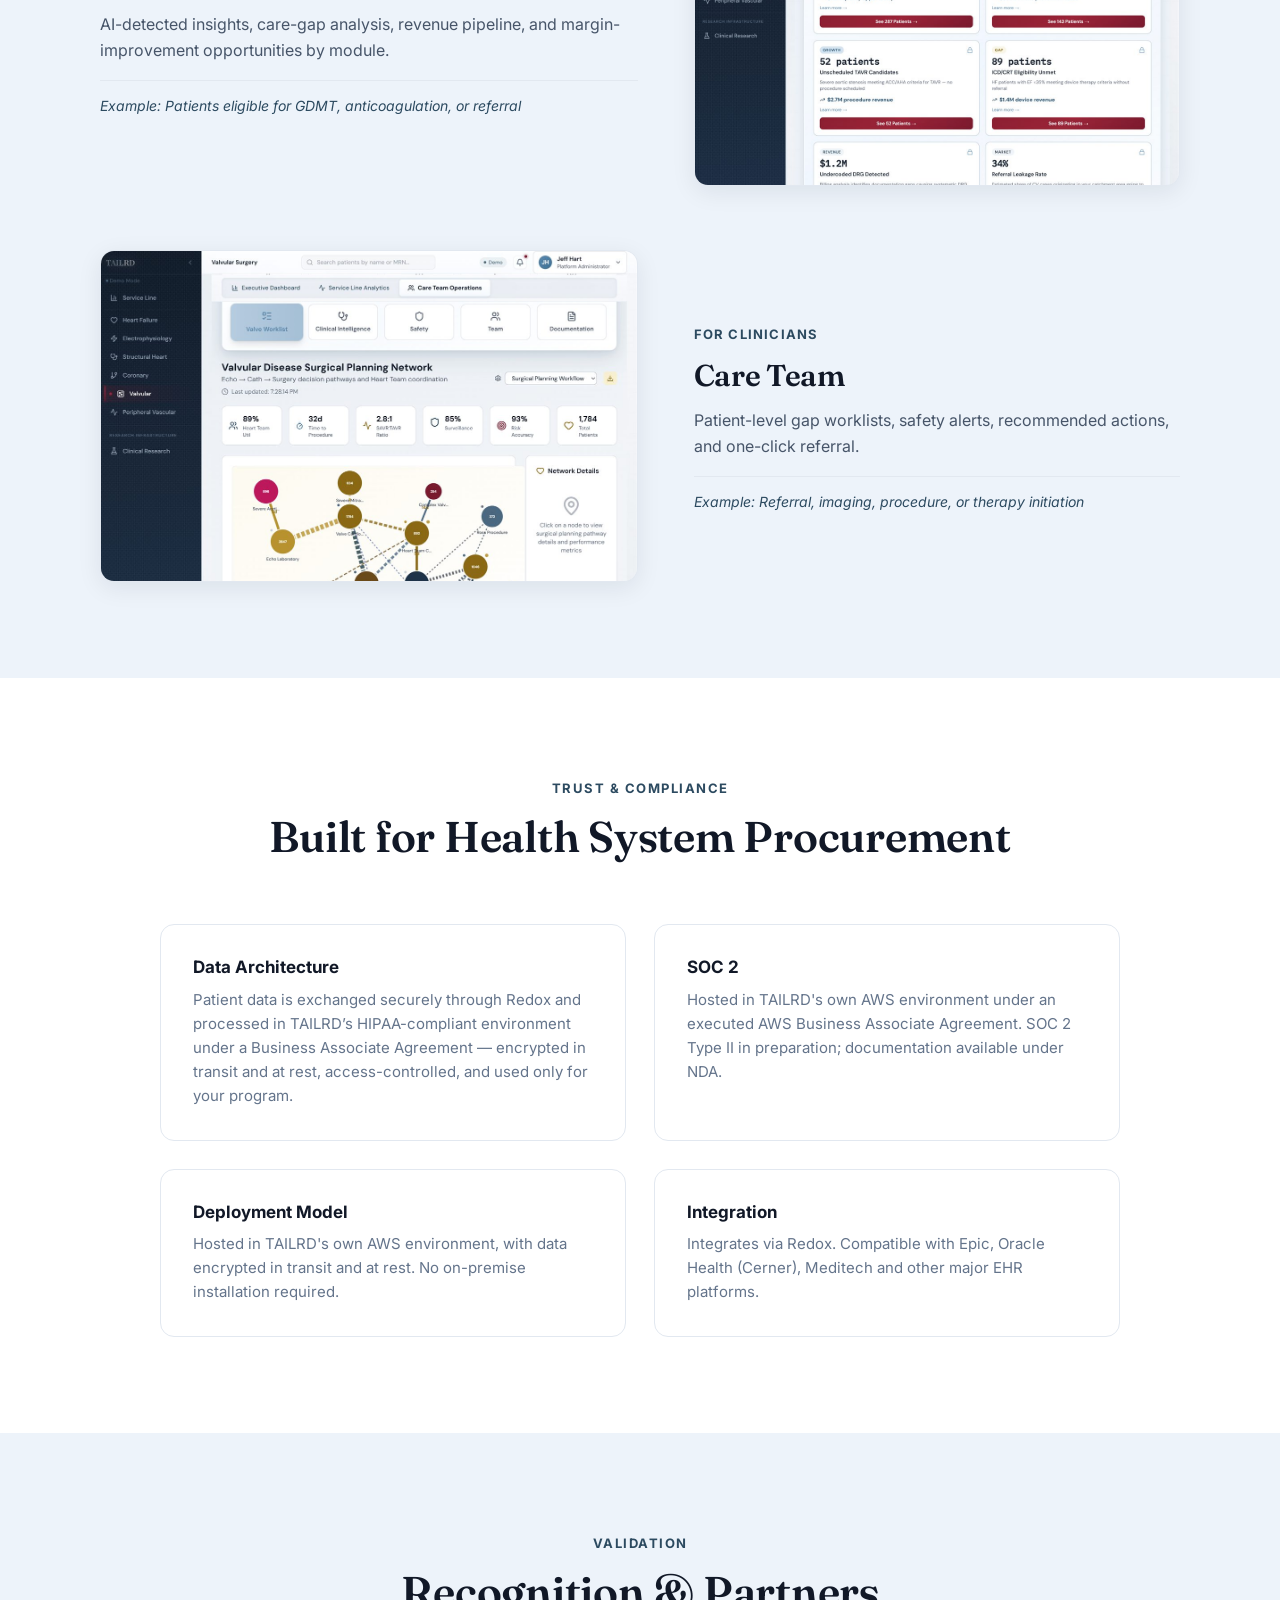
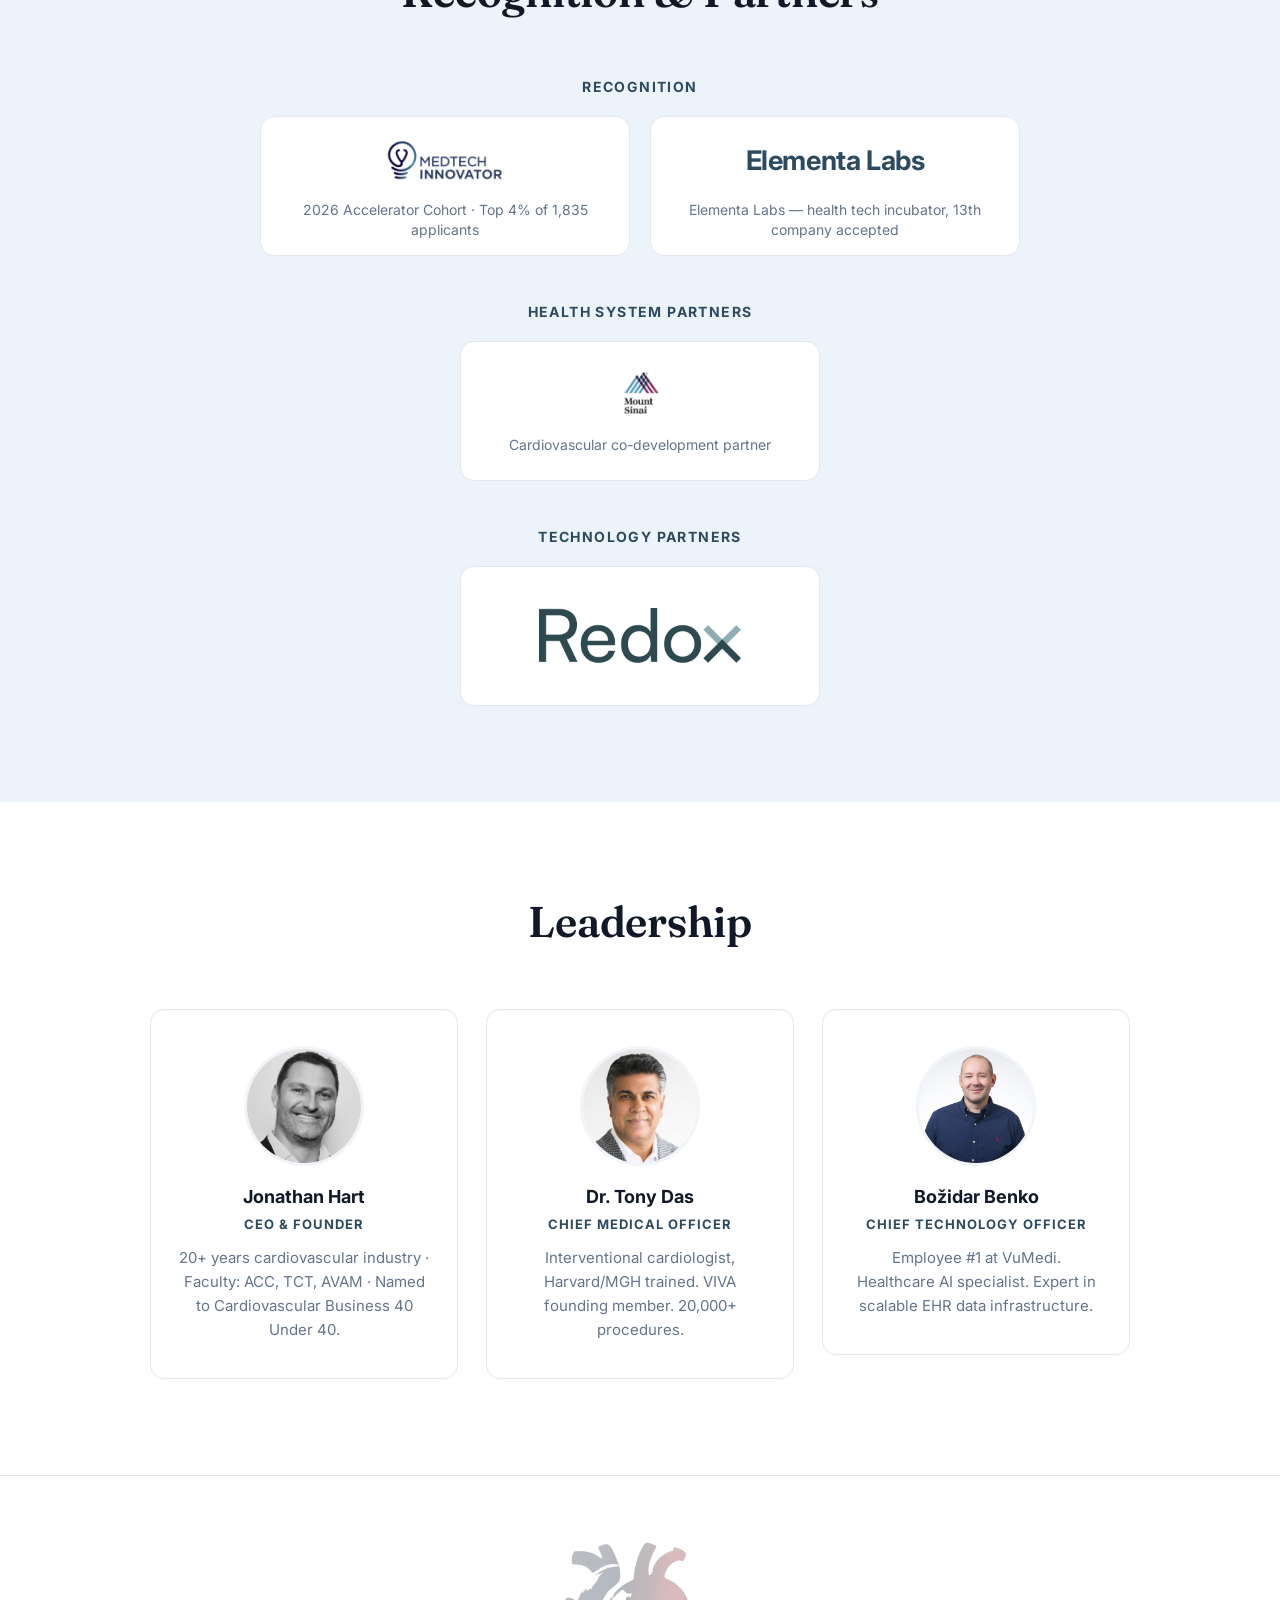
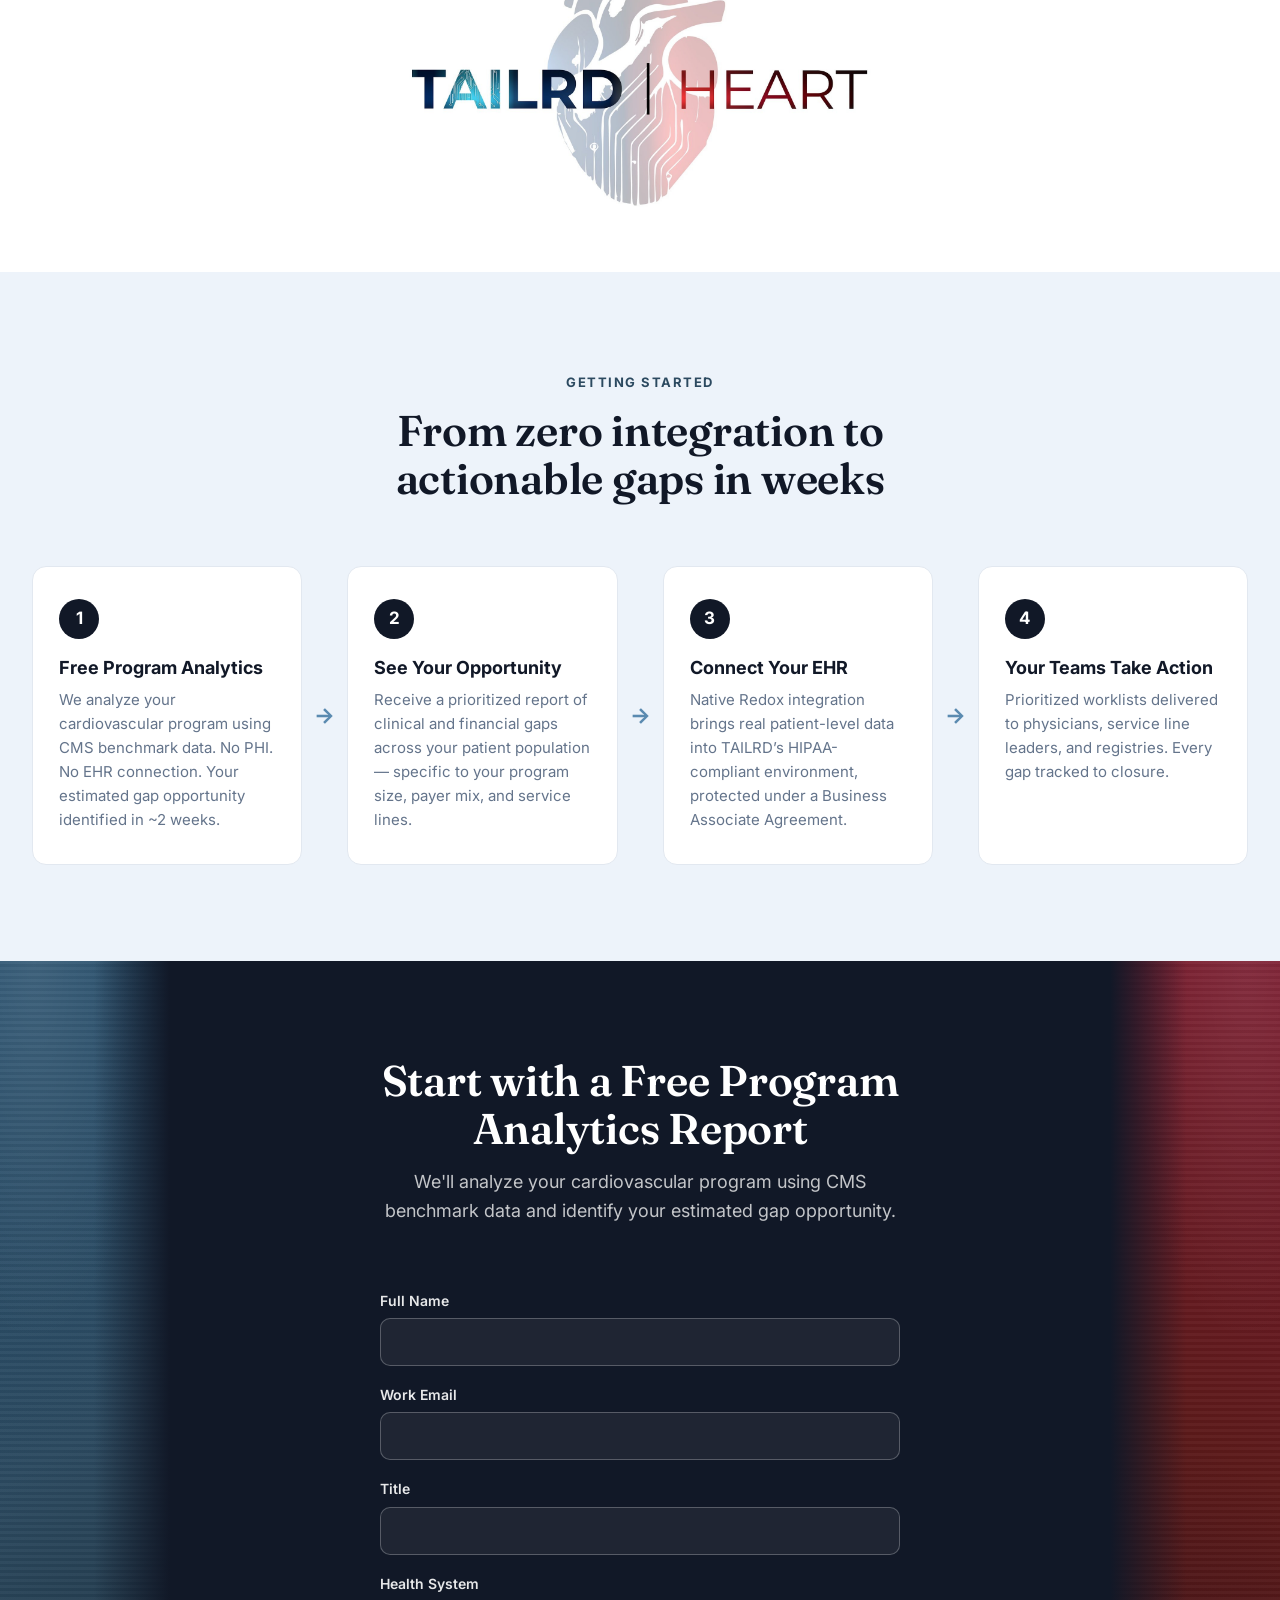
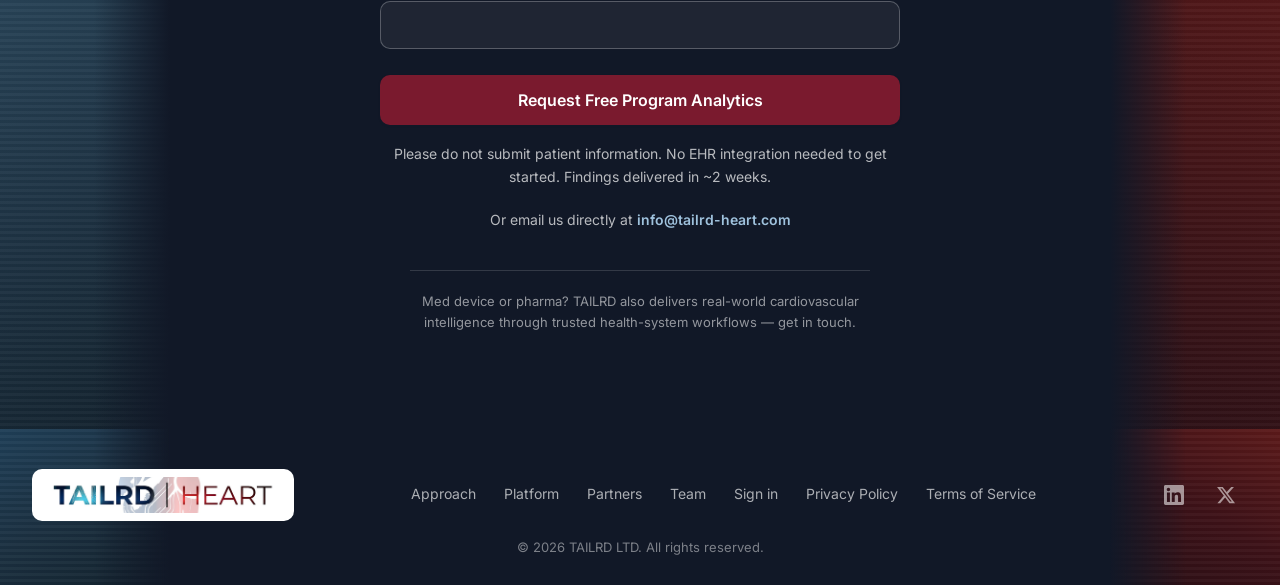
==== commit 2ee1e580: "Merge pull request #5 from JHart724/fix/claims-batch-a Claims batch A: demo labelling, corrected cla" ====
--- a/index.html
+++ b/index.html
@@ -4,12 +4,14 @@
 <meta charset="utf-8">
 <meta name="viewport" content="width=device-width, initial-scale=1.0">
 <title>TAILRD | Cardiovascular AI Platform for Health Systems</title>
-<meta name="description" content="TAILRD identifies cardiovascular patients falling through the cracks — 780+ gap detection algorithms across Heart Failure, EP, Structural Heart, Coronary, Valvular, and Peripheral Vascular. EHR-native via Redox.">
+<meta name="description" content="TAILRD identifies cardiovascular patients falling through the cracks — 700-plus gap detection algorithms across Heart Failure, EP, Structural Heart, Coronary, Valvular, and Peripheral Vascular. EHR-native via Redox.">
 <meta property="og:title" content="TAILRD | Cardiovascular AI Platform">
-<meta property="og:description" content="Find the cardiac patients falling through the cracks. 780+ algorithms. 6 clinical modules. EHR-native.">
+<meta property="og:description" content="Find the cardiac patients falling through the cracks. 700-plus algorithms. 6 clinical modules. EHR-native.">
 <meta property="og:image" content="https://tailrd-heart.com/assets/logo.png">
+<meta property="og:image:alt" content="TAILRD | Heart logo">
 <meta property="og:url" content="https://tailrd-heart.com">
 <meta property="og:type" content="website">
+<meta property="og:site_name" content="TAILRD | Heart">
 <meta name="twitter:card" content="summary_large_image">
 <meta name="twitter:title" content="TAILRD | Cardiovascular AI Platform">
 <meta name="twitter:description" content="Find the cardiac patients falling through the cracks.">
@@ -19,7 +21,21 @@
 <link rel="preconnect" href="https://fonts.googleapis.com">
 <link rel="preconnect" href="https://fonts.gstatic.com" crossorigin>
 <link href="https://fonts.googleapis.com/css2?family=Fraunces:opsz,wght@9..144,400;9..144,500;9..144,600;9..144,700&family=Inter:wght@400;500;600;700&display=swap" rel="stylesheet">
-<link rel="stylesheet" href="style.css?v=25">
+<link rel="stylesheet" href="style.css?v=26">
+<script type="application/ld+json">
+{
+  "@context": "https://schema.org",
+  "@type": "Organization",
+  "name": "TAILRD | Heart",
+  "legalName": "TAILRD LTD",
+  "url": "https://tailrd-heart.com",
+  "logo": "https://tailrd-heart.com/assets/logo.png",
+  "sameAs": [
+    "https://www.linkedin.com/company/tailrd-heart",
+    "https://x.com/TAILRD_Heart"
+  ]
+}
+</script>
 <script async src="https://www.googletagmanager.com/gtag/js?id=G-D26WJ9THJ6"></script>
 <script>
   window.dataLayer = window.dataLayer || [];
@@ -68,7 +84,7 @@
     <div class="hero-copy">
       <h1>Find the cardiac patients <span class="highlight">falling through the cracks</span></h1>
       <p class="hero-definition">TAILRD is an AI platform that scans your EHR data to identify cardiovascular patients with unmet clinical needs — across six disease areas simultaneously.</p>
-      <p class="hero-subhead">Co-developed with Mount Sinai — ranked #5 in the U.S. for Cardiology, Heart &amp; Vascular Surgery by U.S. News &amp; World Report, 2026-27. 780+ gap-detection algorithms, EHR-native via Redox, deployed in production.</p>
+      <p class="hero-subhead">Co-developed with Mount Sinai — ranked #5 in the U.S. for Cardiology, Heart &amp; Vascular Surgery by U.S. News &amp; World Report, 2026-27. 700-plus gap-detection algorithms, EHR-native via Redox.</p>
       <div class="hero-actions">
         <a class="btn btn-crimson btn-lg" href="#contact">Request Free Program Analytics</a>
         <a class="hero-secondary-link" href="#how-it-works">See how it works ↓</a>
@@ -76,13 +92,13 @@
     </div>
     <div class="hero-visual">
       <div class="hero-panel">
-        <img src="assets/screenshots/hf-module.jpg" alt="TAILRD Heart Failure module showing live gap detection across a patient population">
+        <img src="assets/screenshots/hf-module.jpg" alt="Heart Failure module, demo environment with synthetic data">
         <div class="hero-stat-chip">
           <span class="hero-stat-chip-num">20,588</span>
-          <span class="hero-stat-chip-label">patients with detected care gaps</span>
-        </div>
-      </div>
-      <p class="hero-visual-caption">Heart Failure module — live gap detection</p>
+          <span class="hero-stat-chip-label">patients with detected care gaps · demo data</span>
+        </div>
+      </div>
+      <p class="hero-visual-caption">Heart Failure module, demo environment with synthetic data</p>
     </div>
   </div>
 </section>
@@ -93,7 +109,7 @@
     <div class="section-header">
       <span class="section-kicker">The opportunity</span>
       <h2>Therapy gaps are measurable — and fixable</h2>
-      <p>Cardiovascular patients remain dramatically undertreated despite proven guideline-directed therapies — and every gap carries both a clinical and a financial cost. Below: published undertreatment rates, paired with the estimated annual opportunity for a 400-bed program.</p>
+      <p>Cardiovascular patients remain dramatically undertreated despite proven guideline-directed therapies — and every gap carries both a clinical and a financial cost. Below: published undertreatment rates, paired with illustrative figures from the demo environment.</p>
     </div>
     <div class="impact-grid">
       <div class="impact-card reveal">
@@ -122,7 +138,7 @@
       </div>
       <div class="impact-card reveal">
         <div class="impact-module">Structural Heart</div>
-        <div class="impact-stat">40%</div>
+        <div class="impact-stat">&gt;40%</div>
         <div class="impact-stat-label">Severe aortic stenosis patients remain untreated<span class="impact-source">Benfari G, et al. Eur Heart J. 2024. doi:10.1093/eurheartj/ehad887</span></div>
         <div class="impact-divider"></div>
         <div class="impact-roi">$4.2M</div>
@@ -134,6 +150,9 @@
       </div>
       <div class="impact-card reveal">
         <div class="impact-module">Coronary</div>
+        <div class="impact-stat">&gt;40%</div>
+        <div class="impact-stat-label">Adults with ASCVD not on statin therapy<span class="impact-source">MEPS — Ngo-Metzger Q, et al. J Am Board Fam Med. 2019. doi:10.3122/jabfm.2019.06.180313</span></div>
+        <div class="impact-divider"></div>
         <div class="impact-roi">$3.4M</div>
         <div class="impact-roi-label">revascularization opportunity<span class="impact-source">Illustrative, demo environment</span></div>
         <ul>
@@ -143,6 +162,9 @@
       </div>
       <div class="impact-card reveal">
         <div class="impact-module">Valvular</div>
+        <div class="impact-stat">6.4%</div>
+        <div class="impact-stat-label">Adults 65 and over with undiagnosed moderate or severe valve disease<span class="impact-source">OxVALVE — d'Arcy JL, et al. Eur Heart J. 2016. doi:10.1093/eurheartj/ehw229</span></div>
+        <div class="impact-divider"></div>
         <div class="impact-roi">$1.8M</div>
         <div class="impact-roi-label">surgical planning opportunity<span class="impact-source">Illustrative, demo environment</span></div>
         <ul>
@@ -152,6 +174,9 @@
       </div>
       <div class="impact-card reveal">
         <div class="impact-module">Peripheral Vascular</div>
+        <div class="impact-stat">55%</div>
+        <div class="impact-stat-label">Patients found to have PAD alone who were newly diagnosed at screening<span class="impact-source">PARTNERS — Hirsch AT, et al. JAMA. 2001. doi:10.1001/jama.286.11.1317</span></div>
+        <div class="impact-divider"></div>
         <div class="impact-roi">$2.4M</div>
         <div class="impact-roi-label">intervention opportunity<span class="impact-source">Illustrative, demo environment</span></div>
         <ul>
@@ -160,7 +185,7 @@
         </ul>
       </div>
     </div>
-    <p class="impact-disclaimer">Clinical rates from CHAMP-HF, OxVALVE, PARTNERS, and MEPS registries and published society data (ACC, AHA, Eur Heart J). Financial estimates apply CMS reimbursement benchmarks to a 400-bed program. Actual results vary by patient population and program maturity.</p>
+    <p class="impact-disclaimer">Undertreatment statistics are from the published studies cited on each card. Dollar figures and patient counts are illustrative outputs of the demo environment. Actual results vary by patient population and program maturity.</p>
     <div class="section-cta">
       <a class="btn btn-crimson btn-lg" href="#contact">Request Free Program Analytics</a>
       <a class="section-cta-link" href="#how-it-works">See how it works ↓</a>
@@ -173,7 +198,7 @@
   <div class="container">
     <div class="section-header">
       <span class="section-kicker">The difference</span>
-      <h2>Why health systems choose TAILRD</h2>
+      <h2>Why a health system chooses TAILRD</h2>
       <p>Most cardiac AI tools solve a narrow problem. TAILRD was built to see the entire system.</p>
     </div>
     <div class="diff-grid">
@@ -256,7 +281,7 @@
         <div class="module-body">
           <h3>Heart Failure</h3>
           <p>Surfaces untreated and undertreated HF patients before decompensation occurs.</p>
-          <p class="module-metric">47 algorithms · 20,588 patients · $24.1M opportunity</p>
+          <p class="module-metric">47 active gaps · 20,588 patients · $24.1M opportunity · demo data</p>
         </div>
       </article>
       <article class="module-card reveal">
@@ -264,7 +289,7 @@
         <div class="module-body">
           <h3>Electrophysiology</h3>
           <p>Identifies rhythm patients who meet criteria for anticoagulation, monitoring, or intervention.</p>
-          <p class="module-metric">1,730 patients · LAAC · CSP/CRT · Dofetilide REMS</p>
+          <p class="module-metric">1,730 patients · LAAC · CSP/CRT · Dofetilide REMS · demo data</p>
         </div>
       </article>
       <article class="module-card reveal">
@@ -272,7 +297,7 @@
         <div class="module-body">
           <h3>Structural Heart</h3>
           <p>Flags echo findings, referral gaps, and delayed interventions across structural disease.</p>
-          <p class="module-metric">1,814 patients · 24 active gaps · $10.8M opportunity</p>
+          <p class="module-metric">1,814 patients · 24 active gaps · $10.8M opportunity · demo data</p>
         </div>
       </article>
       <article class="module-card reveal">
@@ -280,7 +305,7 @@
         <div class="module-body">
           <h3>Coronary Revascularization</h3>
           <p>Detects missed opportunities in CAD risk stratification, diagnosis, and escalation of care.</p>
-          <p class="module-metric">2,330 patients · 26 auto-detected gaps · CABG vs PCI support</p>
+          <p class="module-metric">2,330 patients · 26 auto-detected gaps · CABG vs PCI support · demo data</p>
         </div>
       </article>
       <article class="module-card reveal">
@@ -288,7 +313,7 @@
         <div class="module-body">
           <h3>Valvular Surgery</h3>
           <p>Surfaces progressive valve disease earlier — when intervention can still change outcomes.</p>
-          <p class="module-metric">1,784 patients · Echo → Cath → Surgery coordination</p>
+          <p class="module-metric">1,784 patients · Echo → Cath → Surgery coordination · demo data</p>
         </div>
       </article>
       <article class="module-card reveal">
@@ -296,7 +321,7 @@
         <div class="module-body">
           <h3>Peripheral Vascular</h3>
           <p>Expands PAD detection, closes therapy gaps, and identifies limb-preservation candidates.</p>
-          <p class="module-metric">1,150 patients · ABI · AAA · TCAR · VTE</p>
+          <p class="module-metric">1,150 patients · ABI · AAA · TCAR · VTE · demo data</p>
         </div>
       </article>
       <article class="module-card reveal">
@@ -304,7 +329,7 @@
         <div class="module-body">
           <h3>Clinical Research Assist</h3>
           <p>Automates registry abstraction and trial eligibility screening from live clinical data.</p>
-          <p class="module-metric">80% auto-fill · 212 abstraction hours saved / month</p>
+          <p class="module-metric">80% auto-fill · 212 abstraction hours saved / month · demo data</p>
         </div>
       </article>
     </div>
@@ -324,12 +349,12 @@
     </div>
     <div class="tier-rows">
       <div class="tier-row reveal">
-        <div class="tier-media"><img src="assets/screenshots/serviceline-financial.jpg" alt="Executive financial and margin benchmarking dashboard" loading="lazy"></div>
+        <div class="tier-media"><img src="assets/screenshots/serviceline-command-center.jpg" alt="Service Line Command Center across six cardiovascular modules with quality benchmarking, demo data" loading="lazy"></div>
         <div class="tier-content">
           <span class="tier-kicker">For leadership</span>
           <h3>Executive</h3>
           <p>Command center across all six modules — clinical gap intelligence, quality benchmarking, financial performance, and competitive market intelligence.</p>
-          <p class="tier-example">Example: Undiagnosed HFpEF, untreated AF, silent structural disease</p>
+          <p class="tier-example">Example: Undiagnosed HFpEF, untreated AF, silent structural disease · screenshot shows demo data</p>
         </div>
       </div>
       <div class="tier-row reveal">
@@ -342,7 +367,7 @@
         </div>
       </div>
       <div class="tier-row reveal">
-        <div class="tier-media"><img src="assets/screenshots/coronary-module.jpg" alt="Care team patient-level gap worklist view" loading="lazy"></div>
+        <div class="tier-media"><img src="assets/screenshots/valvular-module.jpg" alt="Valvular Surgery care team view showing a surgical planning network, demo data" loading="lazy"></div>
         <div class="tier-content">
           <span class="tier-kicker">For clinicians</span>
           <h3>Care Team</h3>
@@ -367,16 +392,16 @@
         <p>Patient data is exchanged securely through Redox and processed in TAILRD’s HIPAA-compliant environment under a Business Associate Agreement — encrypted in transit and at rest, access-controlled, and used only for your program.</p>
       </div>
       <div class="security-card reveal">
-        <h3>SOC 2 &amp; HITRUST</h3>
-        <p>TAILRD runs on Aptible's HITRUST CSF certified, SOC 2 audited infrastructure, inheriting its platform-level security and compliance controls. SOC 2 Type II in preparation; documentation available under NDA.</p>
+        <h3>SOC 2</h3>
+        <p>Hosted in TAILRD's own AWS environment under an executed AWS Business Associate Agreement. SOC 2 Type II in preparation; documentation available under NDA.</p>
       </div>
       <div class="security-card reveal">
         <h3>Deployment Model</h3>
-        <p>Deployed on AWS through Aptible's HITRUST-certified managed platform — containers, managed PostgreSQL, and networking are handled by Aptible, so TAILRD inherits compliant infrastructure without operating its own. No on-premise installation required.</p>
+        <p>Hosted in TAILRD's own AWS environment, with data encrypted in transit and at rest. No on-premise installation required.</p>
       </div>
       <div class="security-card reveal">
         <h3>Integration</h3>
-        <p>Integrates via Redox. Compatible with Epic, Cerner, Meditech, and all major EHR platforms. Live in days.</p>
+        <p>Integrates via Redox. Compatible with Epic, Oracle Health (Cerner), Meditech and other major EHR platforms.</p>
       </div>
     </div>
   </div>
@@ -413,13 +438,9 @@
     </div>
     <div class="partners-block">
       <h3 class="partners-subhead">Technology Partners</h3>
-      <div class="partners-grid">
+      <div class="partners-grid partners-grid-solo">
         <a class="partner-card reveal" href="https://redoxengine.com" target="_blank" rel="noopener" aria-label="Redox">
           <img class="partner-logo" src="assets/logos/redox.png" alt="Redox" loading="lazy">
-        </a>
-        <a class="partner-card reveal" href="https://www.aptible.com" target="_blank" rel="noopener" aria-label="Aptible">
-          <span class="partner-logo-text">Aptible</span>
-          <p>HITRUST managed cloud</p>
         </a>
       </div>
     </div>
@@ -485,7 +506,7 @@
       <div class="step-card reveal">
         <div class="step-num">3</div>
         <h3>Connect Your EHR</h3>
-        <p>Native Redox integration brings real patient-level data into TAILRD’s HIPAA-compliant environment, protected under a Business Associate Agreement. Live in days, not months.</p>
+        <p>Native Redox integration brings real patient-level data into TAILRD’s HIPAA-compliant environment, protected under a Business Associate Agreement.</p>
       </div>
       <div class="step-arrow" aria-hidden="true">→</div>
       <div class="step-card reveal">
@@ -506,6 +527,7 @@
     </div>
     <form class="contact-form" action="https://formspree.io/f/xlgpvvvd" method="POST">
       <input type="hidden" name="_subject" value="New TAILRD Lead">
+      <input type="text" name="_gotcha" style="display:none" tabindex="-1" autocomplete="off" aria-hidden="true">
       <div class="form-row">
         <label for="f-name">Full Name</label>
         <input id="f-name" name="name" type="text" required autocomplete="name">
@@ -523,7 +545,7 @@
         <input id="f-org" name="organization" type="text" required autocomplete="organization">
       </div>
       <button class="btn btn-crimson btn-lg form-submit" type="submit">Request Free Program Analytics</button>
-      <p class="form-note">No PHI required. No EHR integration needed to get started. Findings delivered in ~2 weeks.</p>
+      <p class="form-note">Please do not submit patient information. No EHR integration needed to get started. Findings delivered in ~2 weeks.</p>
       <p class="form-alt">Or email us directly at <a href="mailto:info@tailrd-heart.com">info@tailrd-heart.com</a></p>
       <p class="form-aside">Med device or pharma? TAILRD also delivers real-world cardiovascular intelligence through trusted health-system workflows — get in touch.</p>
     </form>
@@ -561,6 +583,6 @@
   </div>
 </footer>
 
-<script src="script.js?v=8"></script>
+<script src="script.js?v=9"></script>
 </body>
 </html>
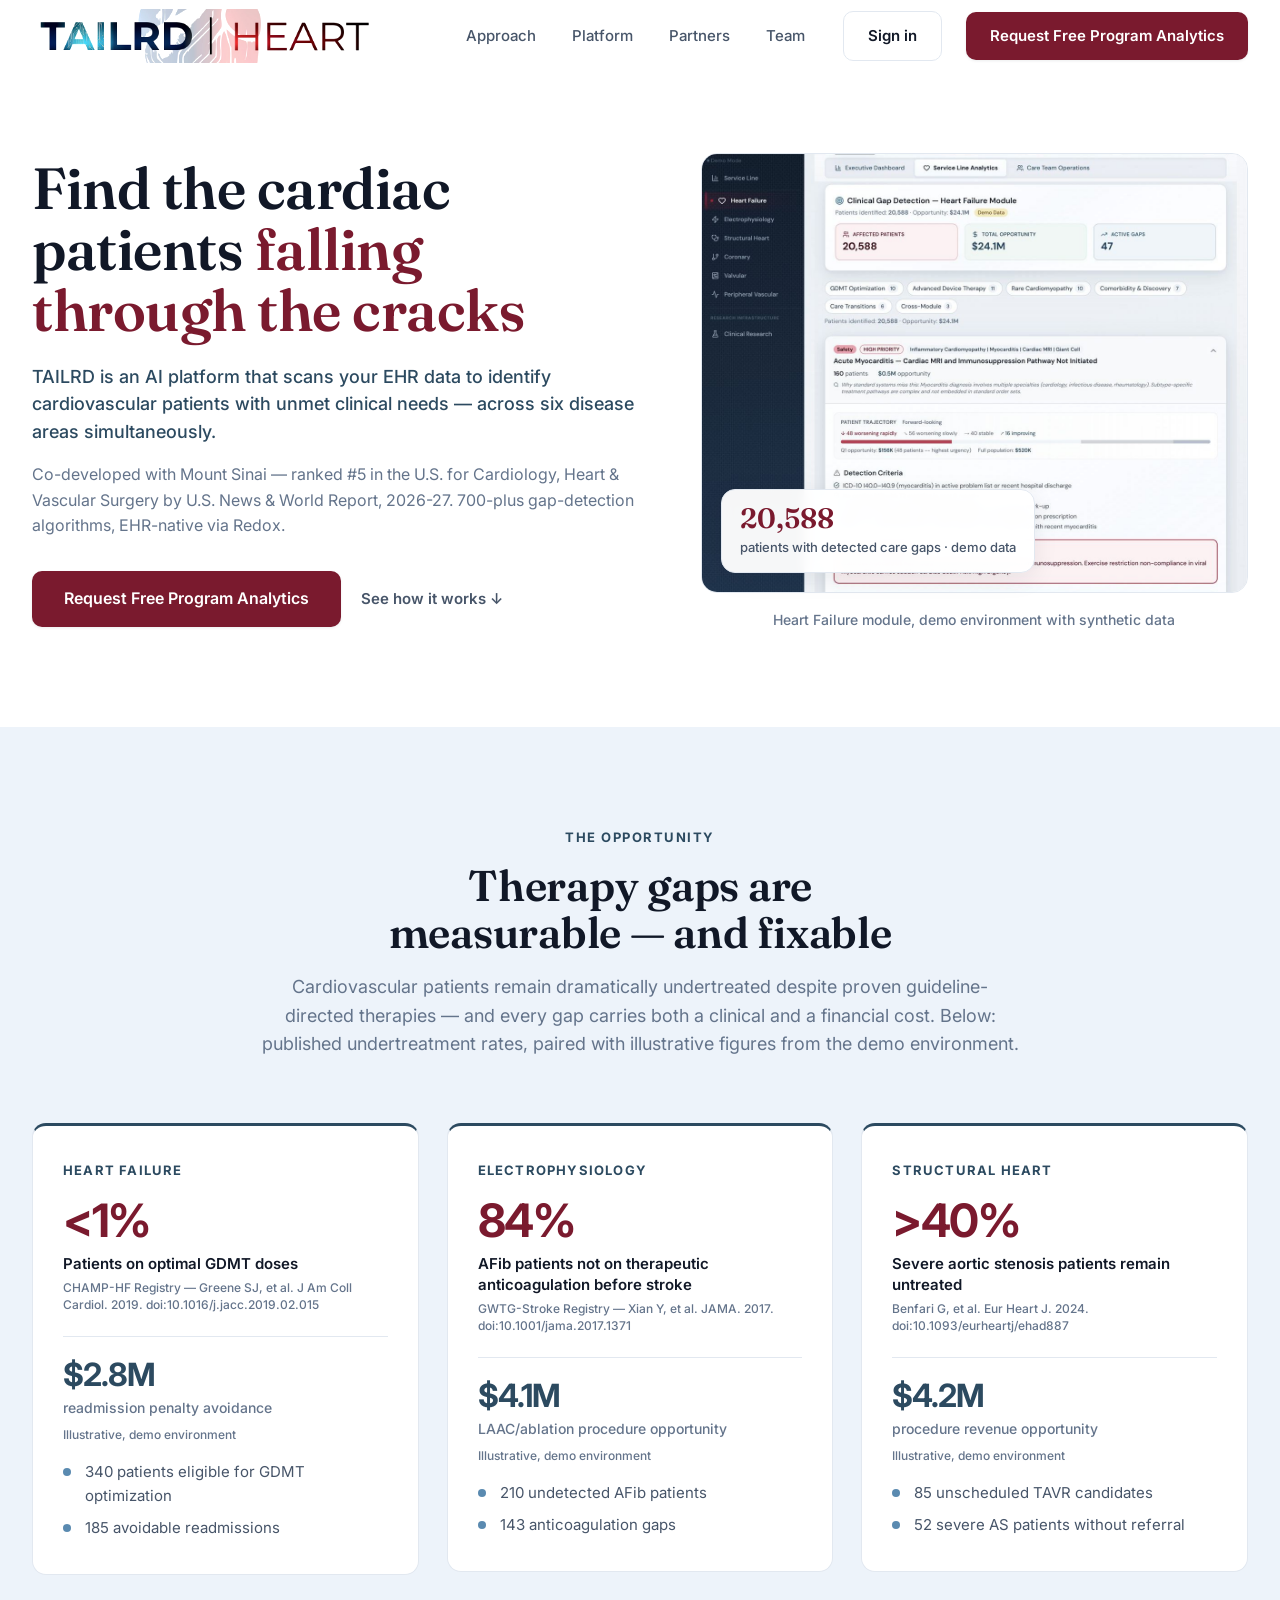
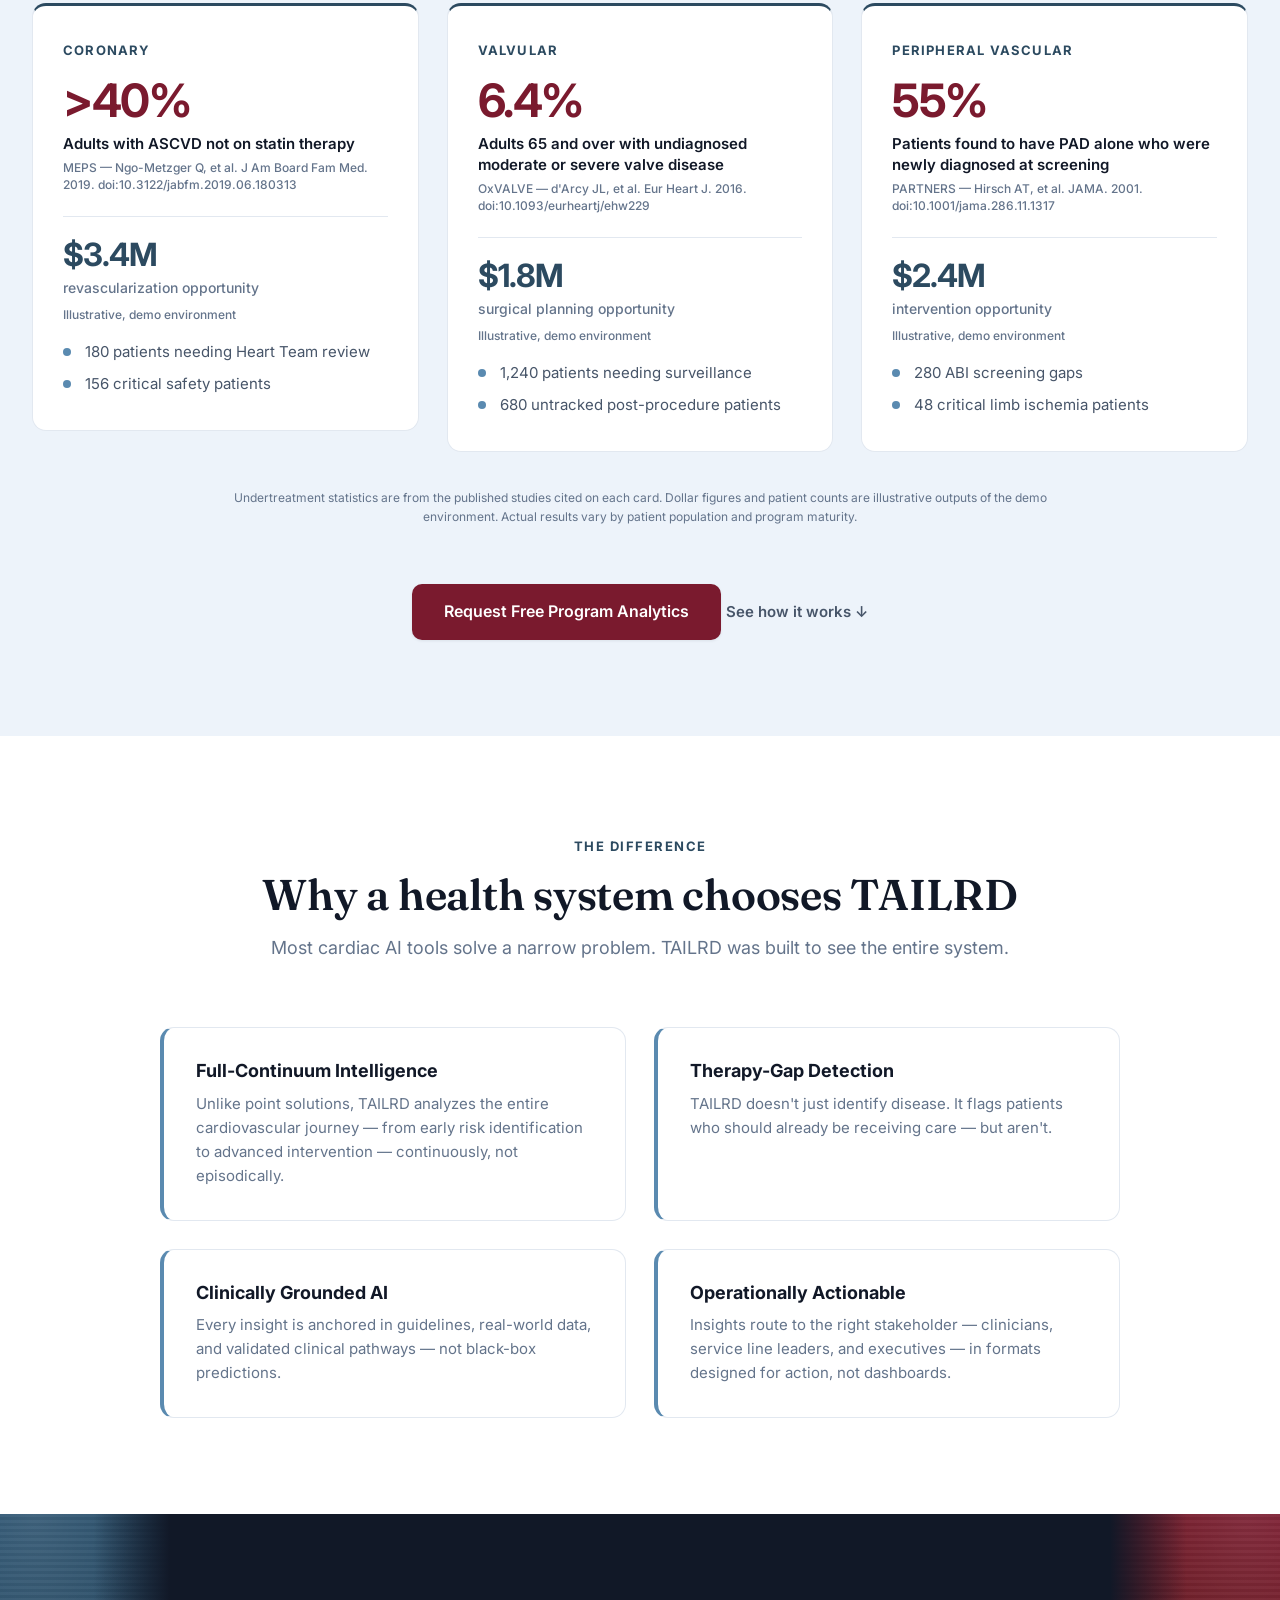
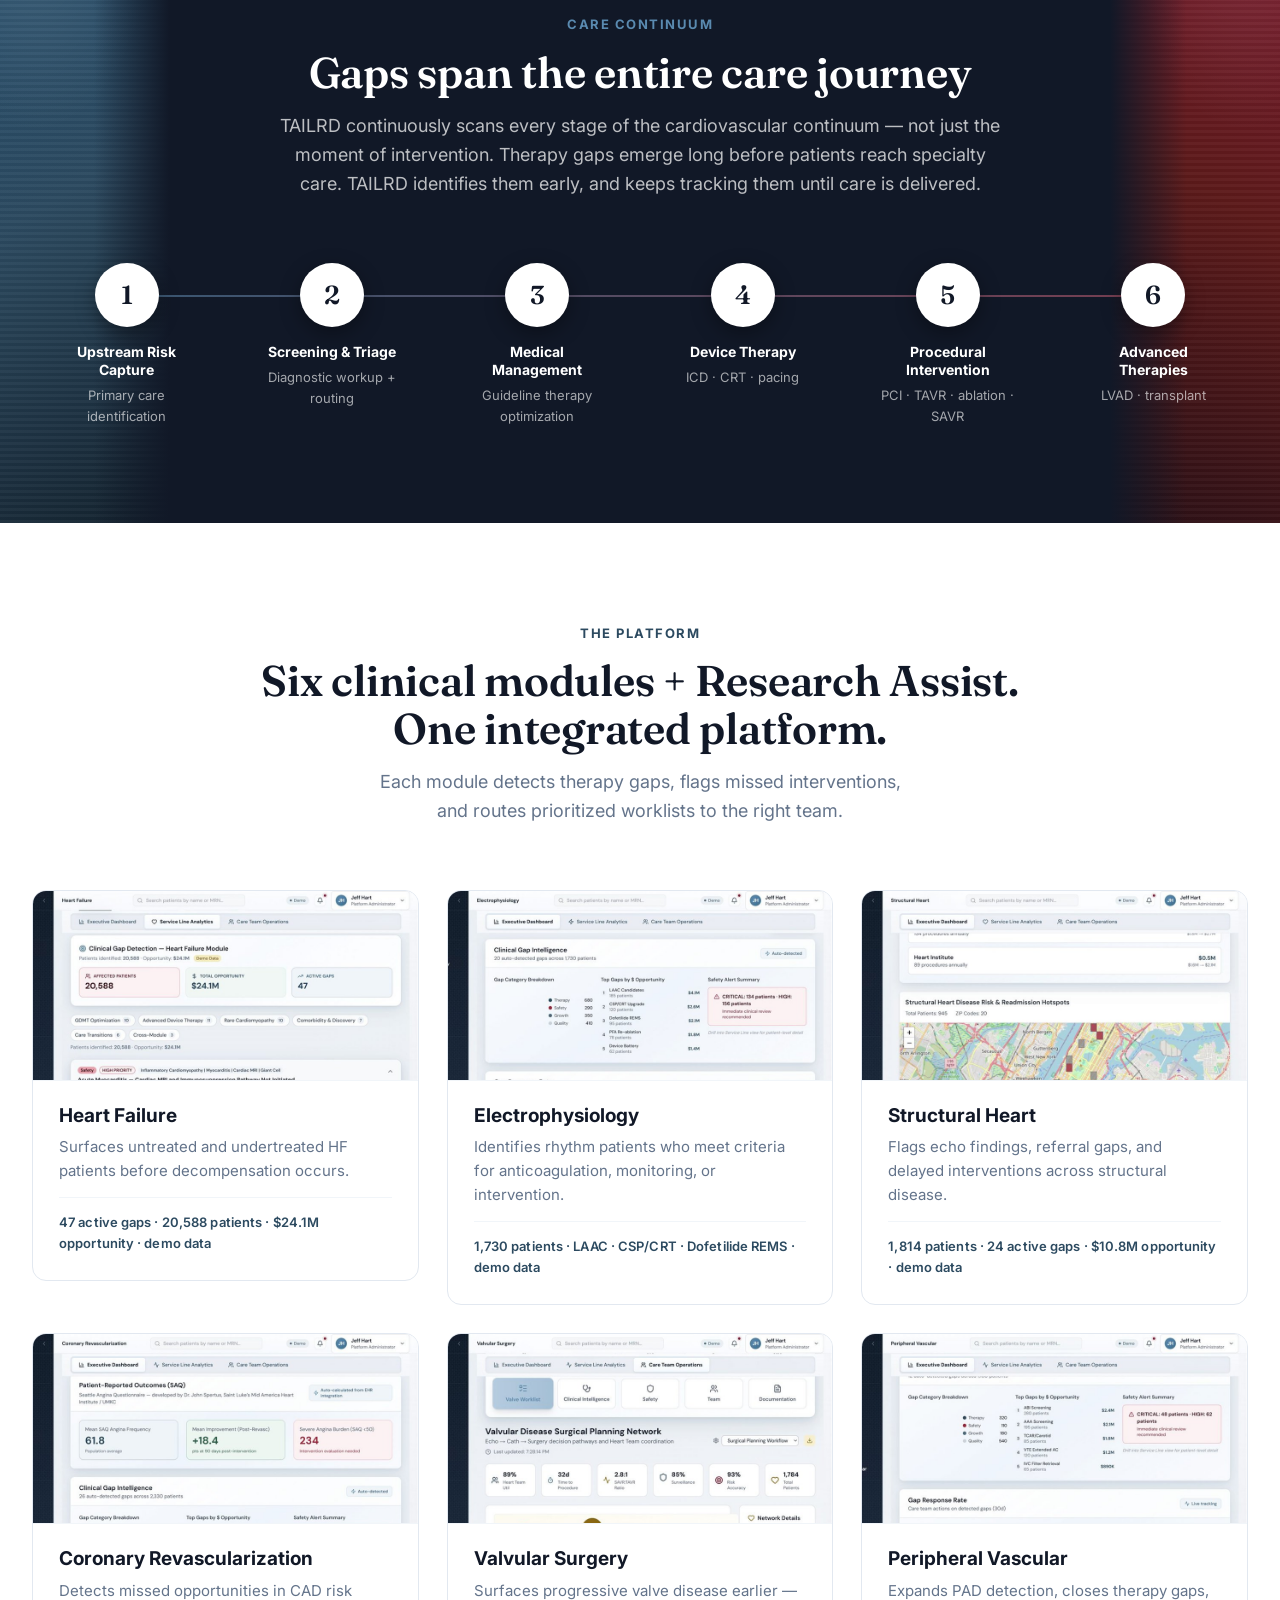
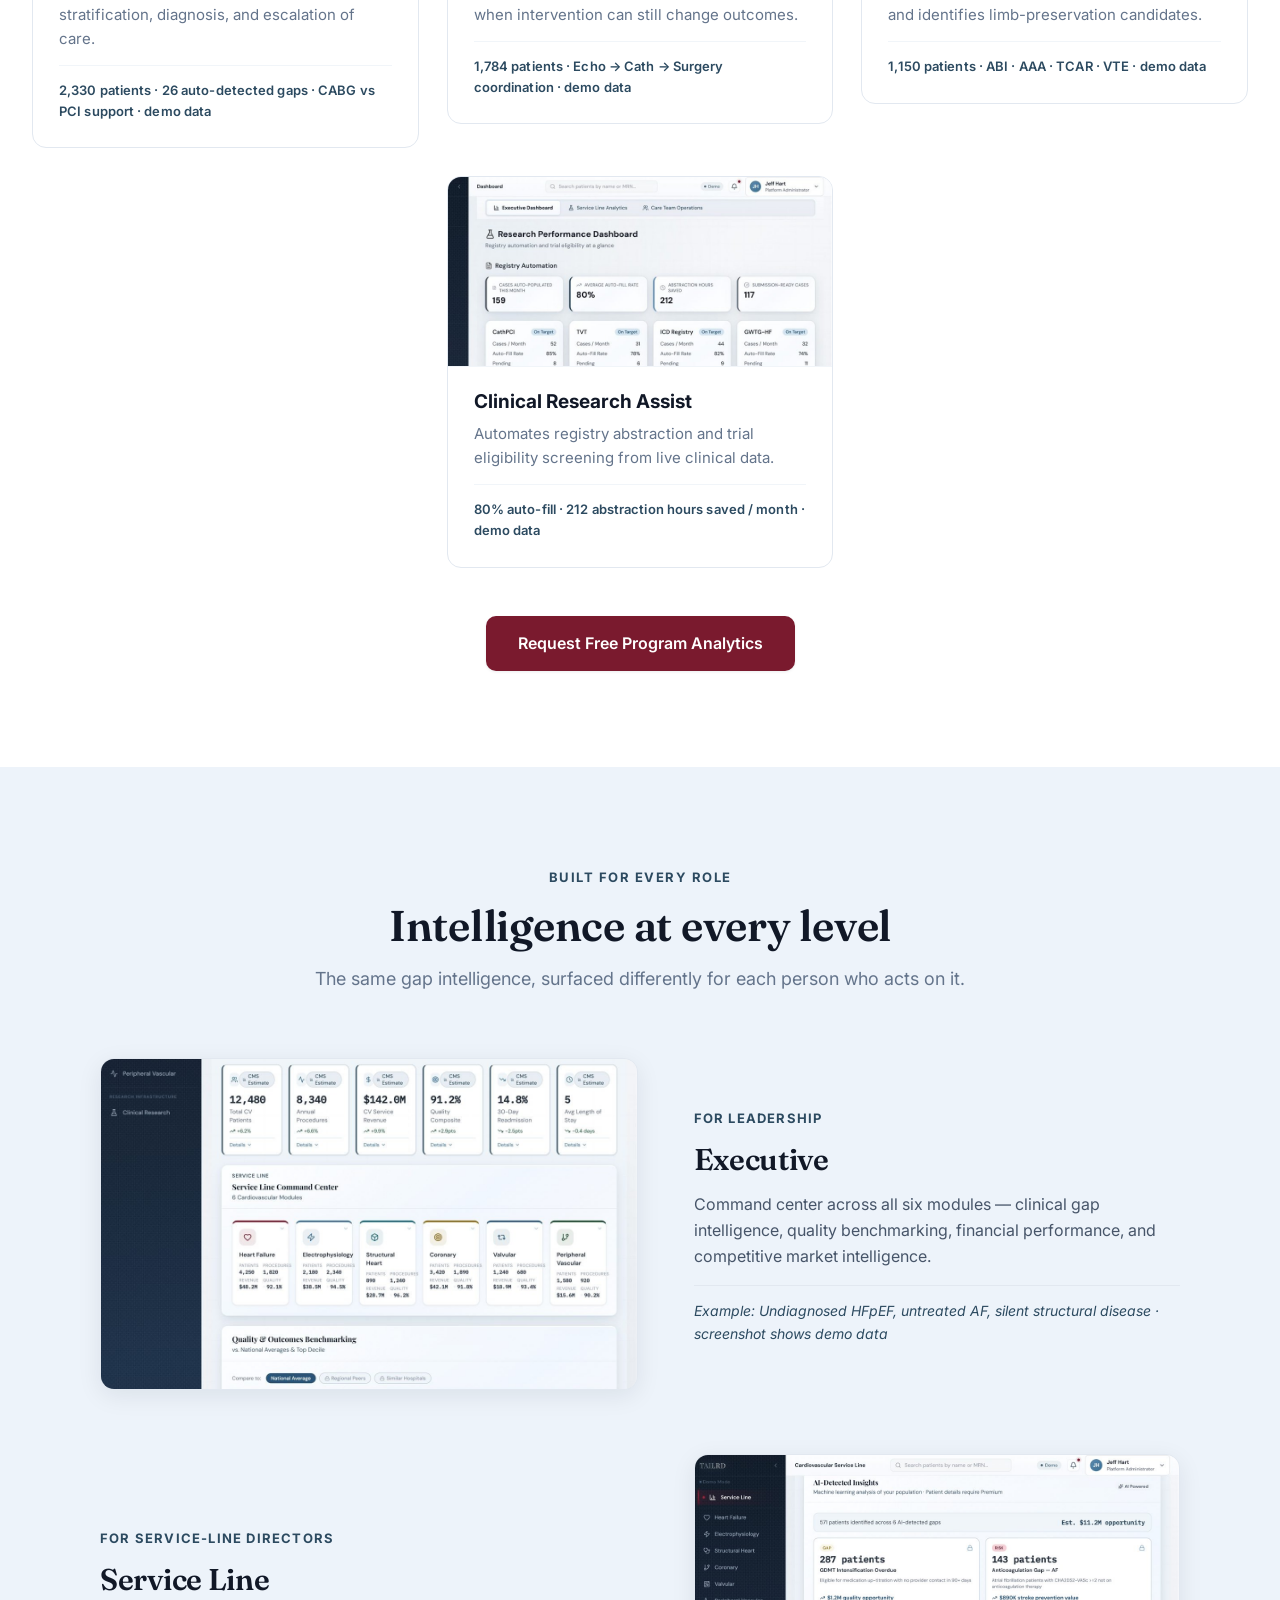
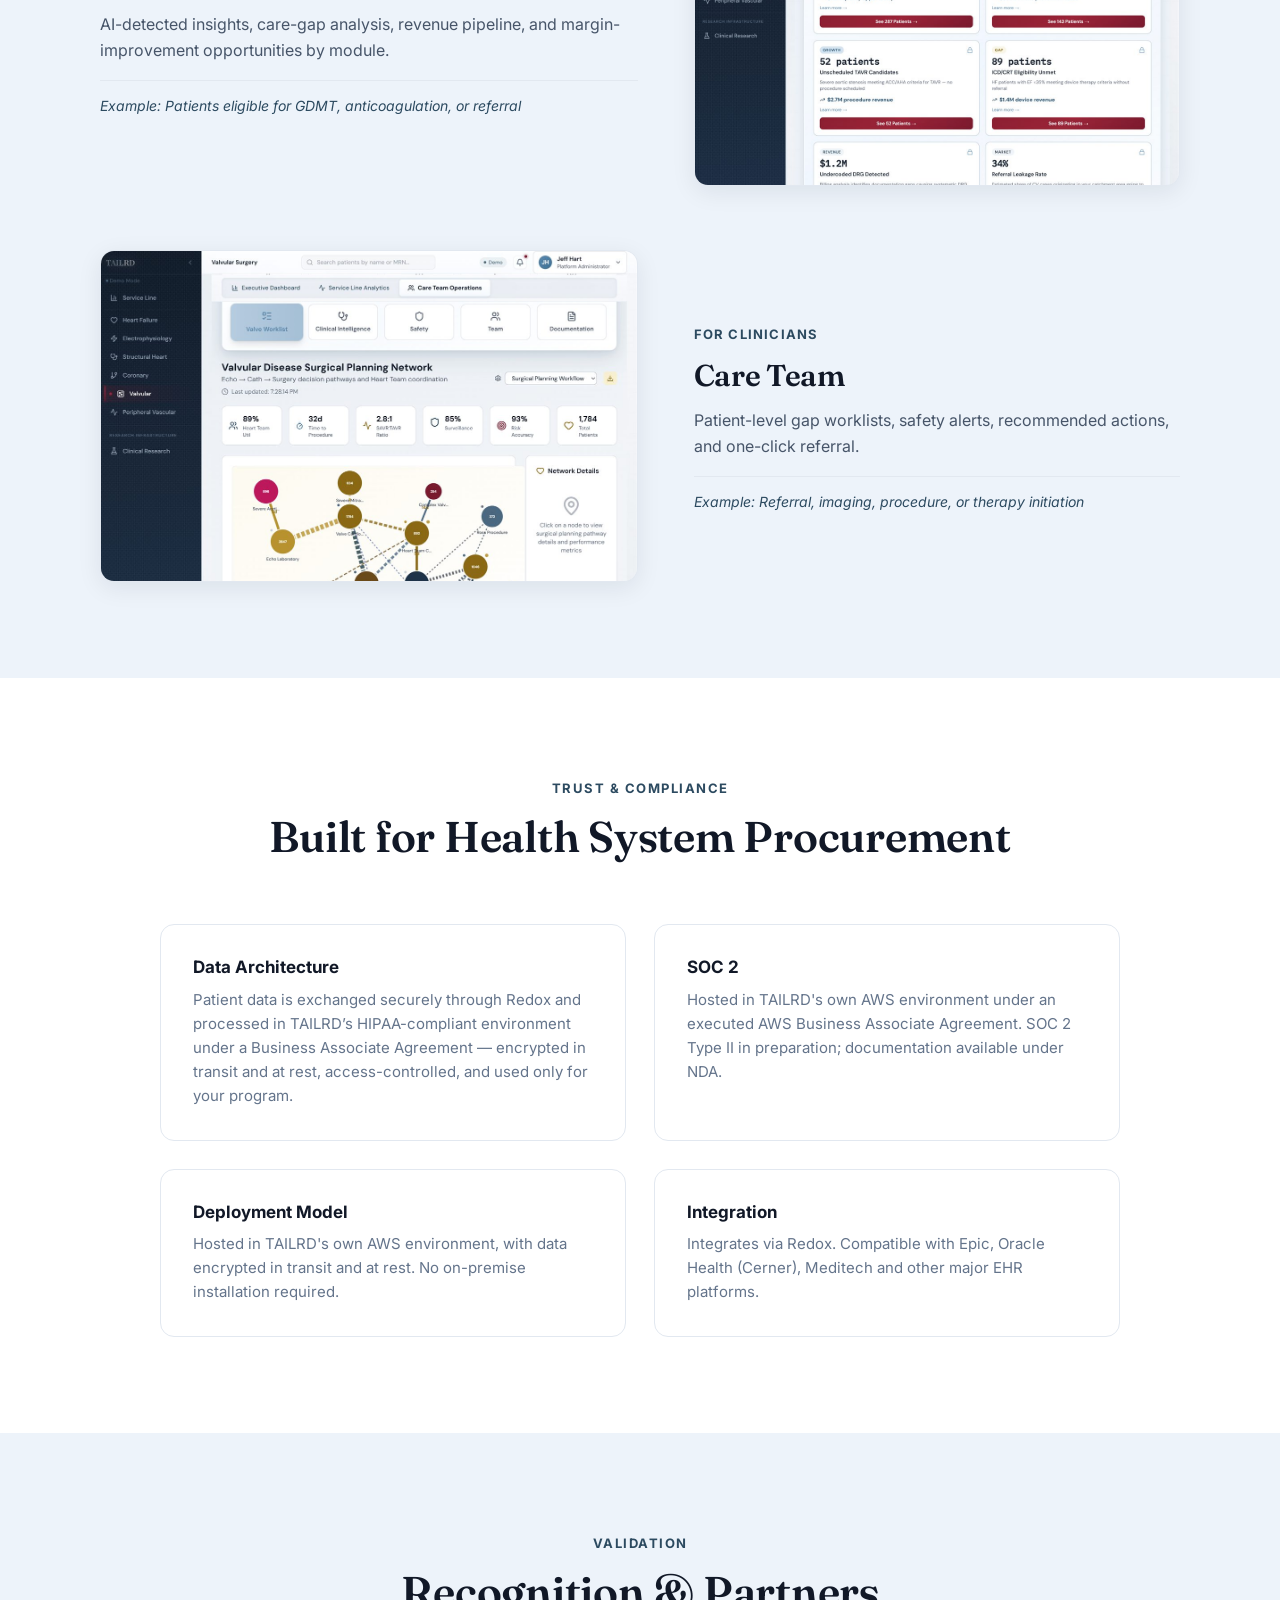
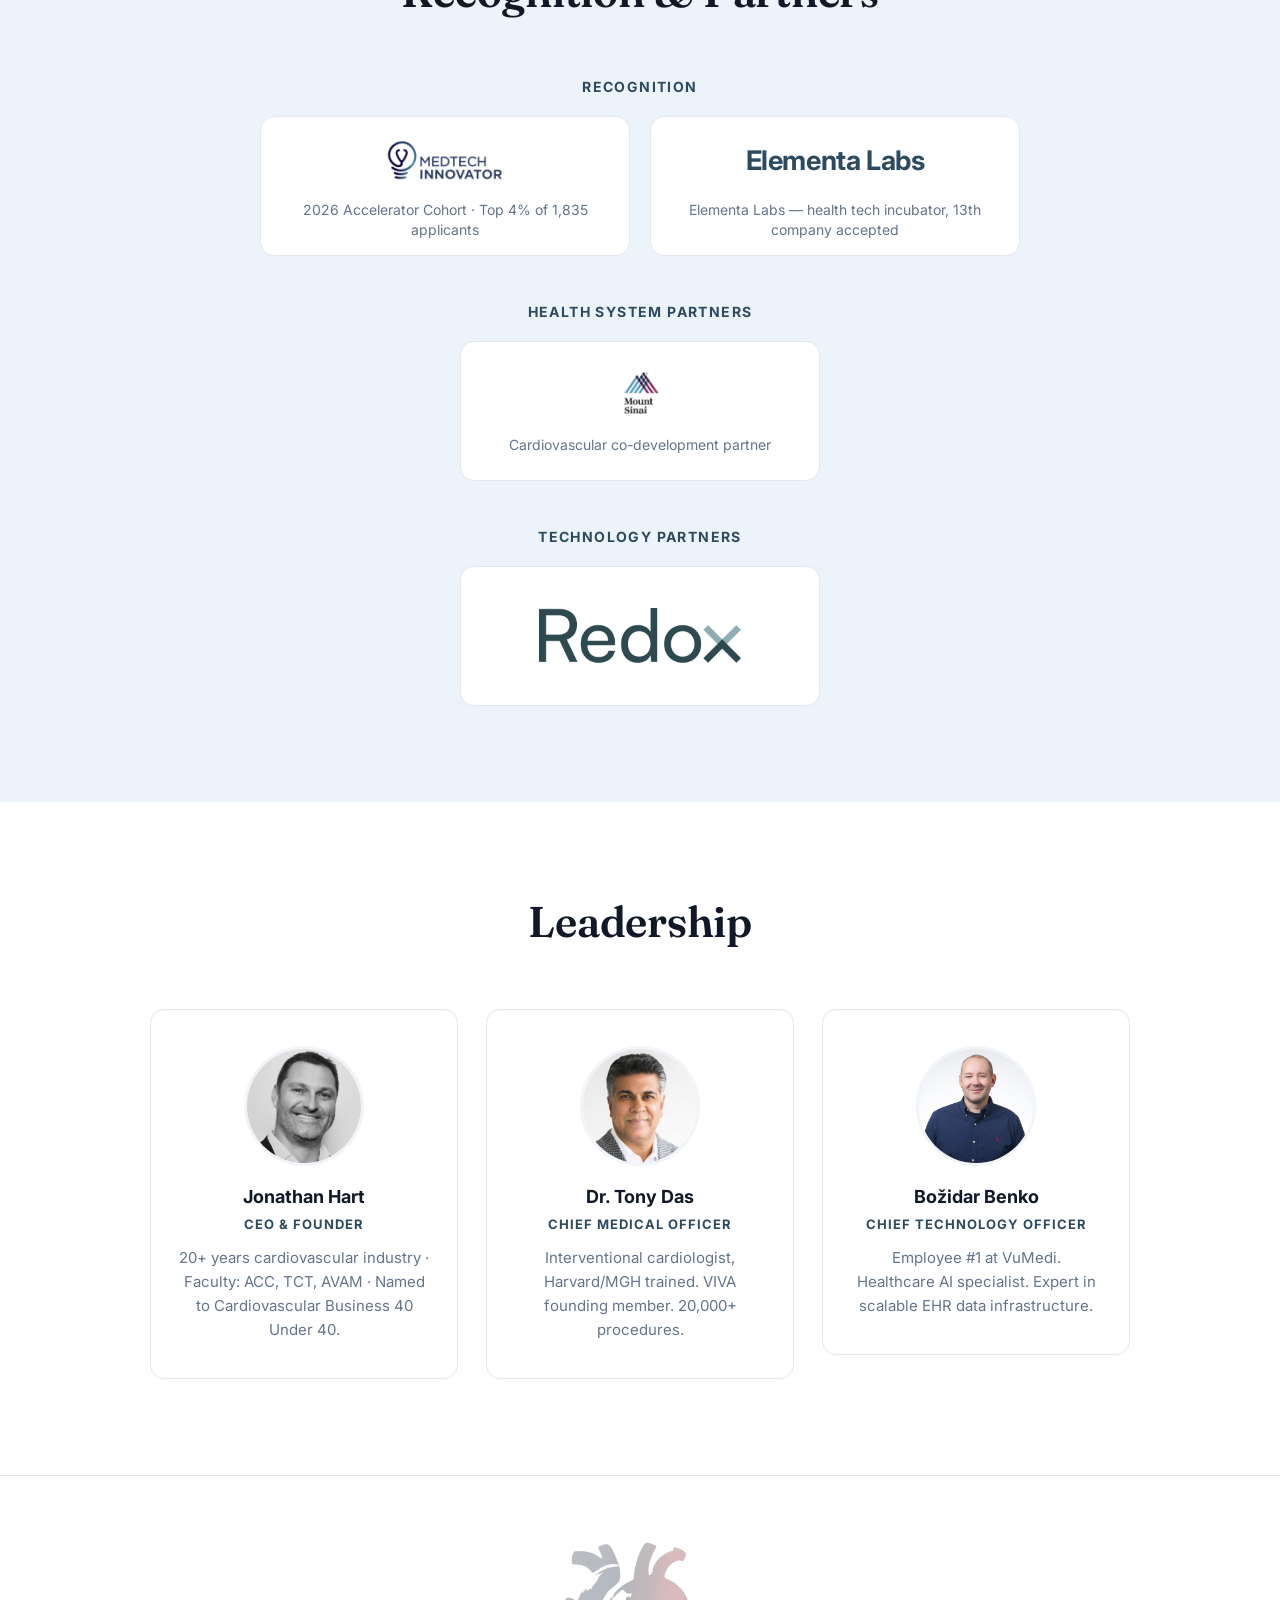
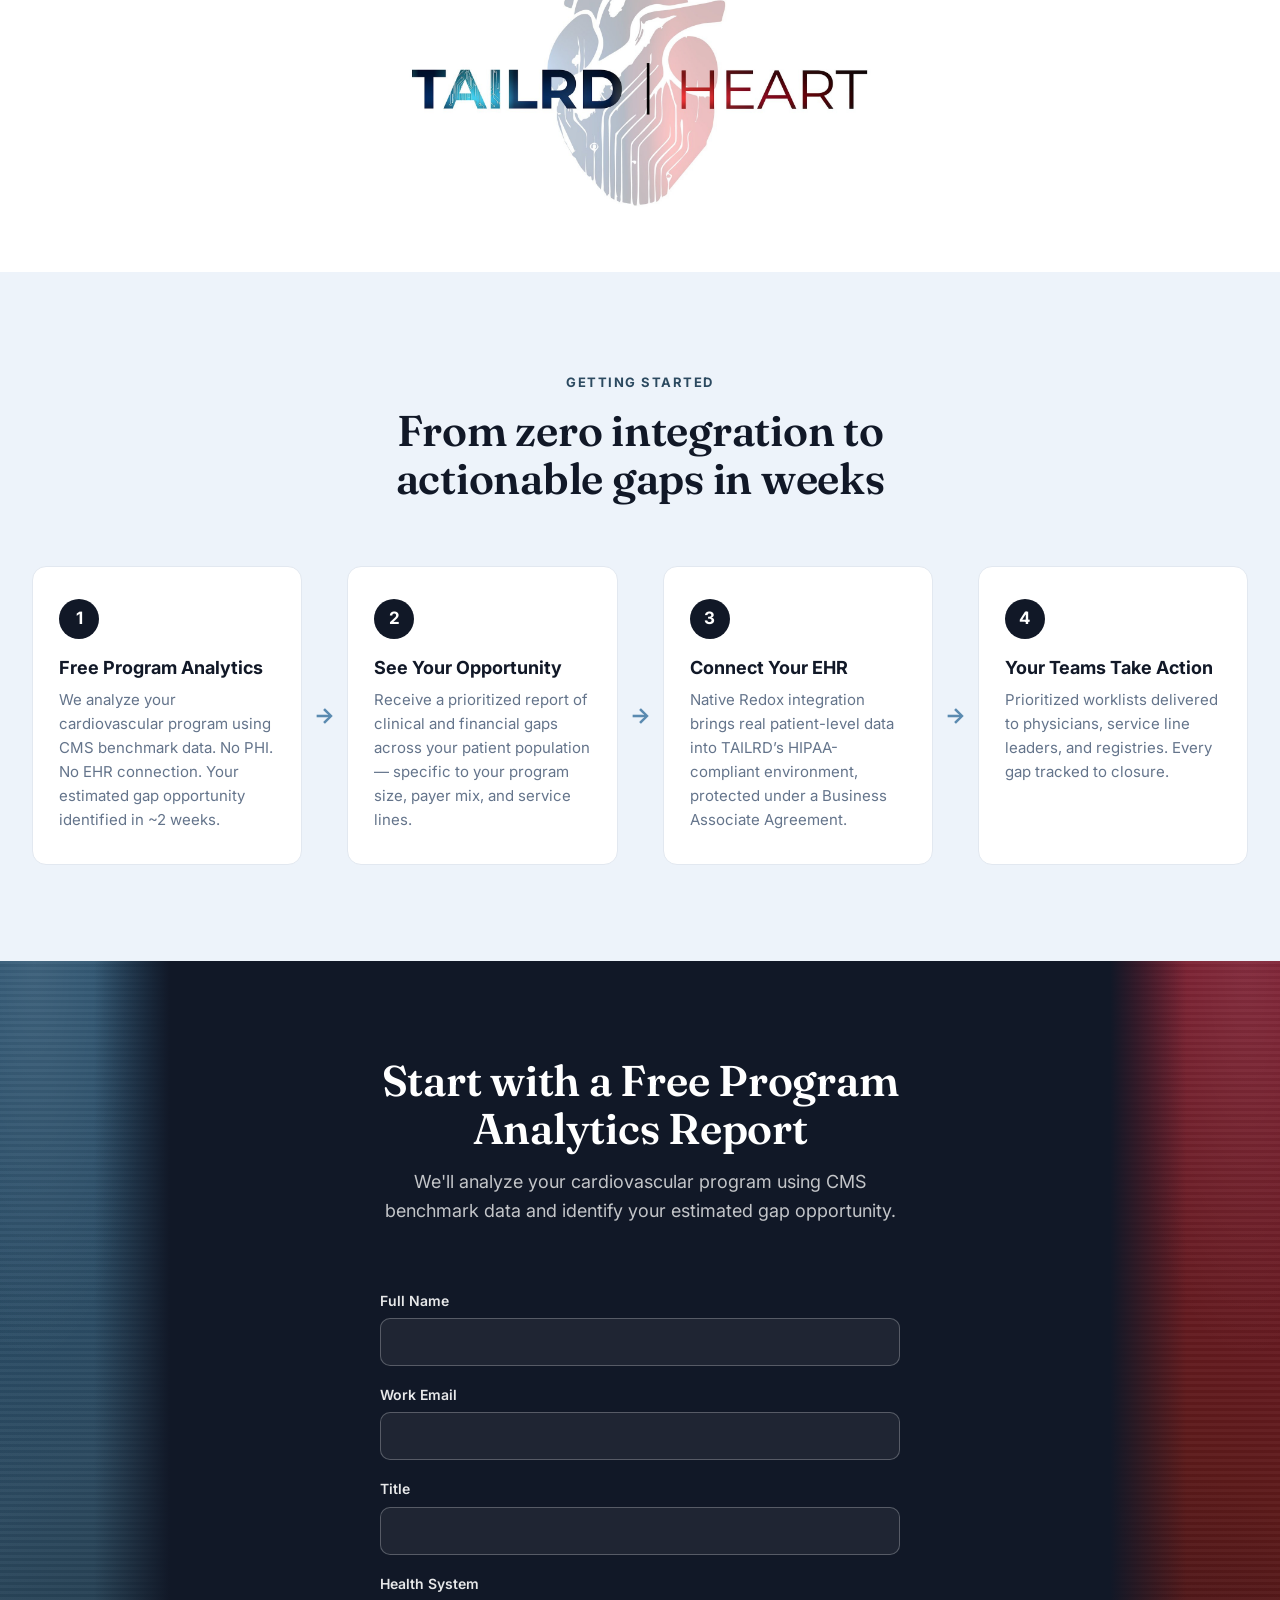
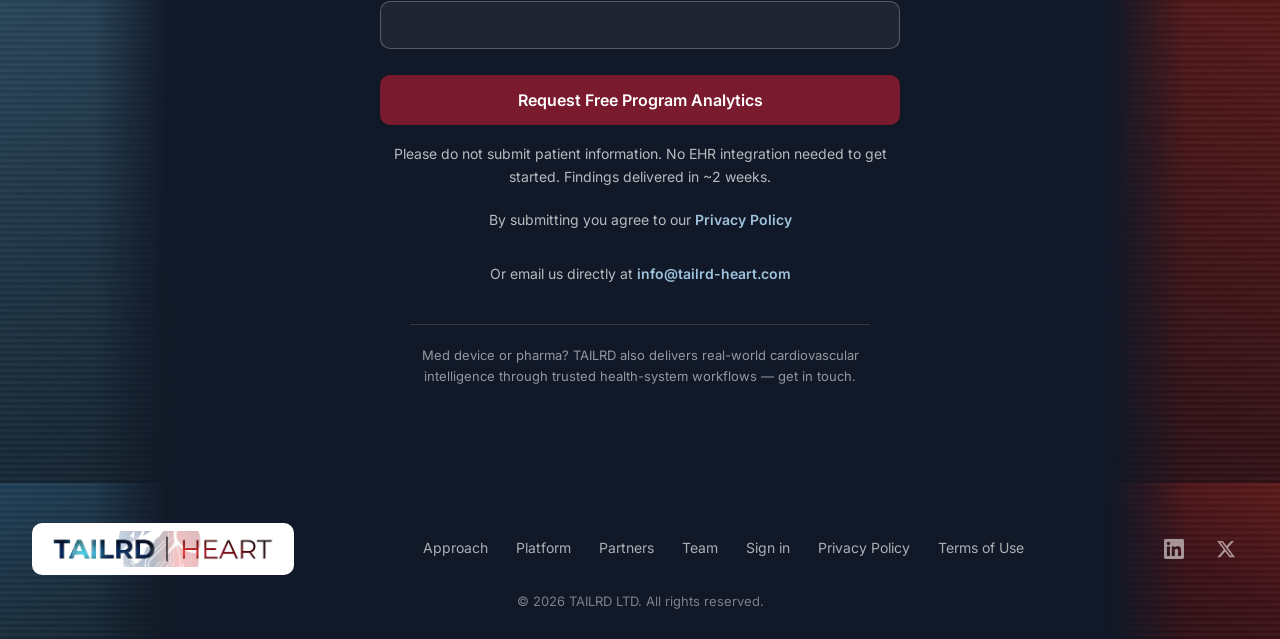
==== commit 1fe32255: "Add Privacy Policy and Terms of Use pages; link them from footer and contact form Co-Authored-By: Cl" ====
--- a/index.html
+++ b/index.html
@@ -21,7 +21,7 @@
 <link rel="preconnect" href="https://fonts.googleapis.com">
 <link rel="preconnect" href="https://fonts.gstatic.com" crossorigin>
 <link href="https://fonts.googleapis.com/css2?family=Fraunces:opsz,wght@9..144,400;9..144,500;9..144,600;9..144,700&family=Inter:wght@400;500;600;700&display=swap" rel="stylesheet">
-<link rel="stylesheet" href="style.css?v=26">
+<link rel="stylesheet" href="style.css?v=27">
 <script type="application/ld+json">
 {
   "@context": "https://schema.org",
@@ -546,6 +546,7 @@
       </div>
       <button class="btn btn-crimson btn-lg form-submit" type="submit">Request Free Program Analytics</button>
       <p class="form-note">Please do not submit patient information. No EHR integration needed to get started. Findings delivered in ~2 weeks.</p>
+      <p class="form-alt">By submitting you agree to our <a href="/privacy">Privacy Policy</a></p>
       <p class="form-alt">Or email us directly at <a href="mailto:info@tailrd-heart.com">info@tailrd-heart.com</a></p>
       <p class="form-aside">Med device or pharma? TAILRD also delivers real-world cardiovascular intelligence through trusted health-system workflows — get in touch.</p>
     </form>
@@ -566,8 +567,8 @@
       <a href="#partners">Partners</a>
       <a href="#team">Team</a>
       <a href="https://app.tailrd-heart.com/">Sign in</a>
-      <a href="#" class="placeholder-link">Privacy Policy</a>
-      <a href="#" class="placeholder-link">Terms of Service</a>
+      <a href="/privacy">Privacy Policy</a>
+      <a href="/terms">Terms of Use</a>
     </nav>
     <div class="footer-social">
       <a aria-label="LinkedIn" href="https://www.linkedin.com/company/tailrd-heart" target="_blank" rel="noopener">
@@ -583,6 +584,6 @@
   </div>
 </footer>
 
-<script src="script.js?v=9"></script>
+<script src="script.js?v=10"></script>
 </body>
 </html>
--- a/style.css
+++ b/style.css
@@ -1046,6 +1046,42 @@
     font-size: 13px;
     color: rgba(255, 255, 255, 0.55);
     text-align: center;
+}
+
+/* ---------- Legal pages (privacy, terms) ---------- */
+.legal { padding: 72px 0 96px; }
+
+.legal-article {
+    max-width: 760px;
+    margin: 0 auto;
+}
+
+.legal-article h1 {
+    font-family: var(--font-display);
+    font-size: clamp(33px, 3.8vw, 43px);
+    font-weight: 600;
+    letter-spacing: -0.25px;
+    line-height: 1.1;
+    margin-bottom: 12px;
+}
+
+.legal-article h2 {
+    font-family: var(--font-display);
+    font-size: 24px;
+    font-weight: 600;
+    margin: 40px 0 12px;
+}
+
+.legal-article p { margin-bottom: 16px; }
+
+.legal-effective {
+    font-size: 15px;
+    color: var(--gray-600);
+}
+
+.legal-article a {
+    color: var(--chrome-600);
+    font-weight: 600;
 }
 
 /* ---------- Footer ---------- */
